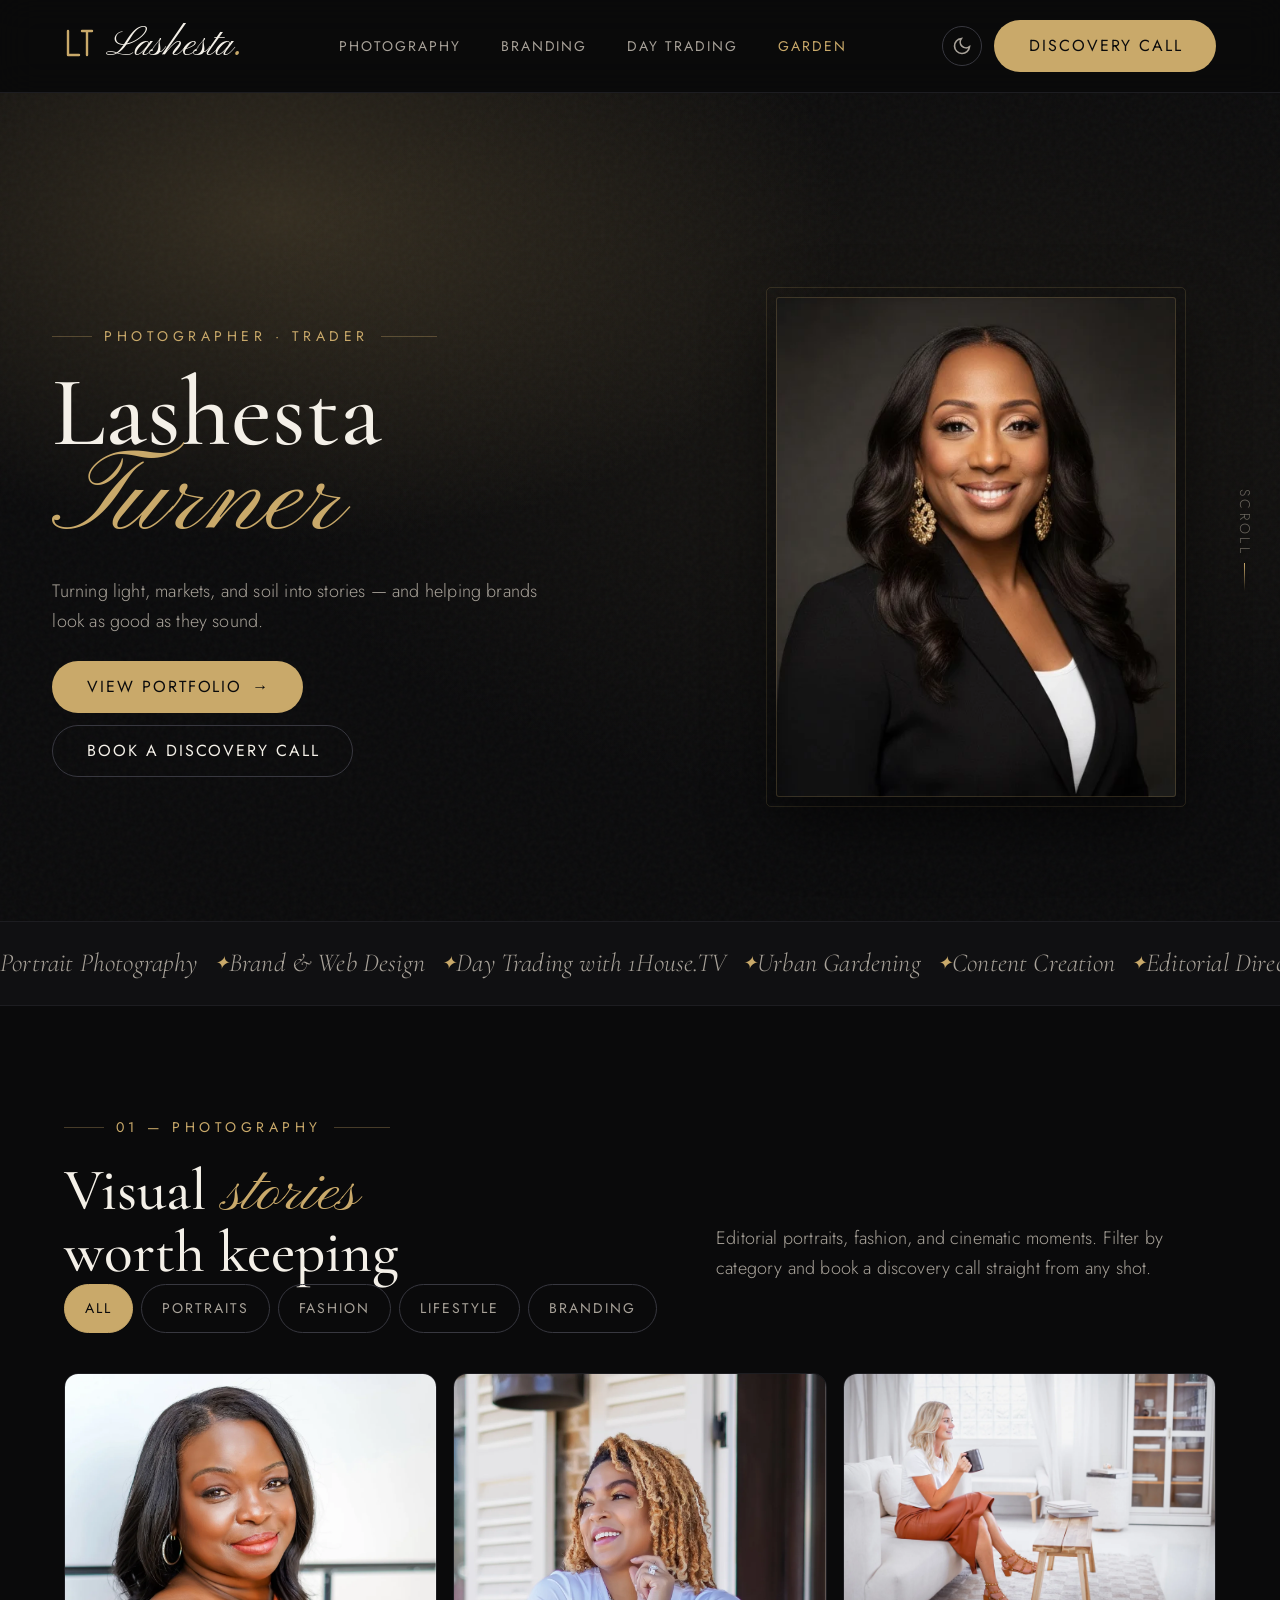
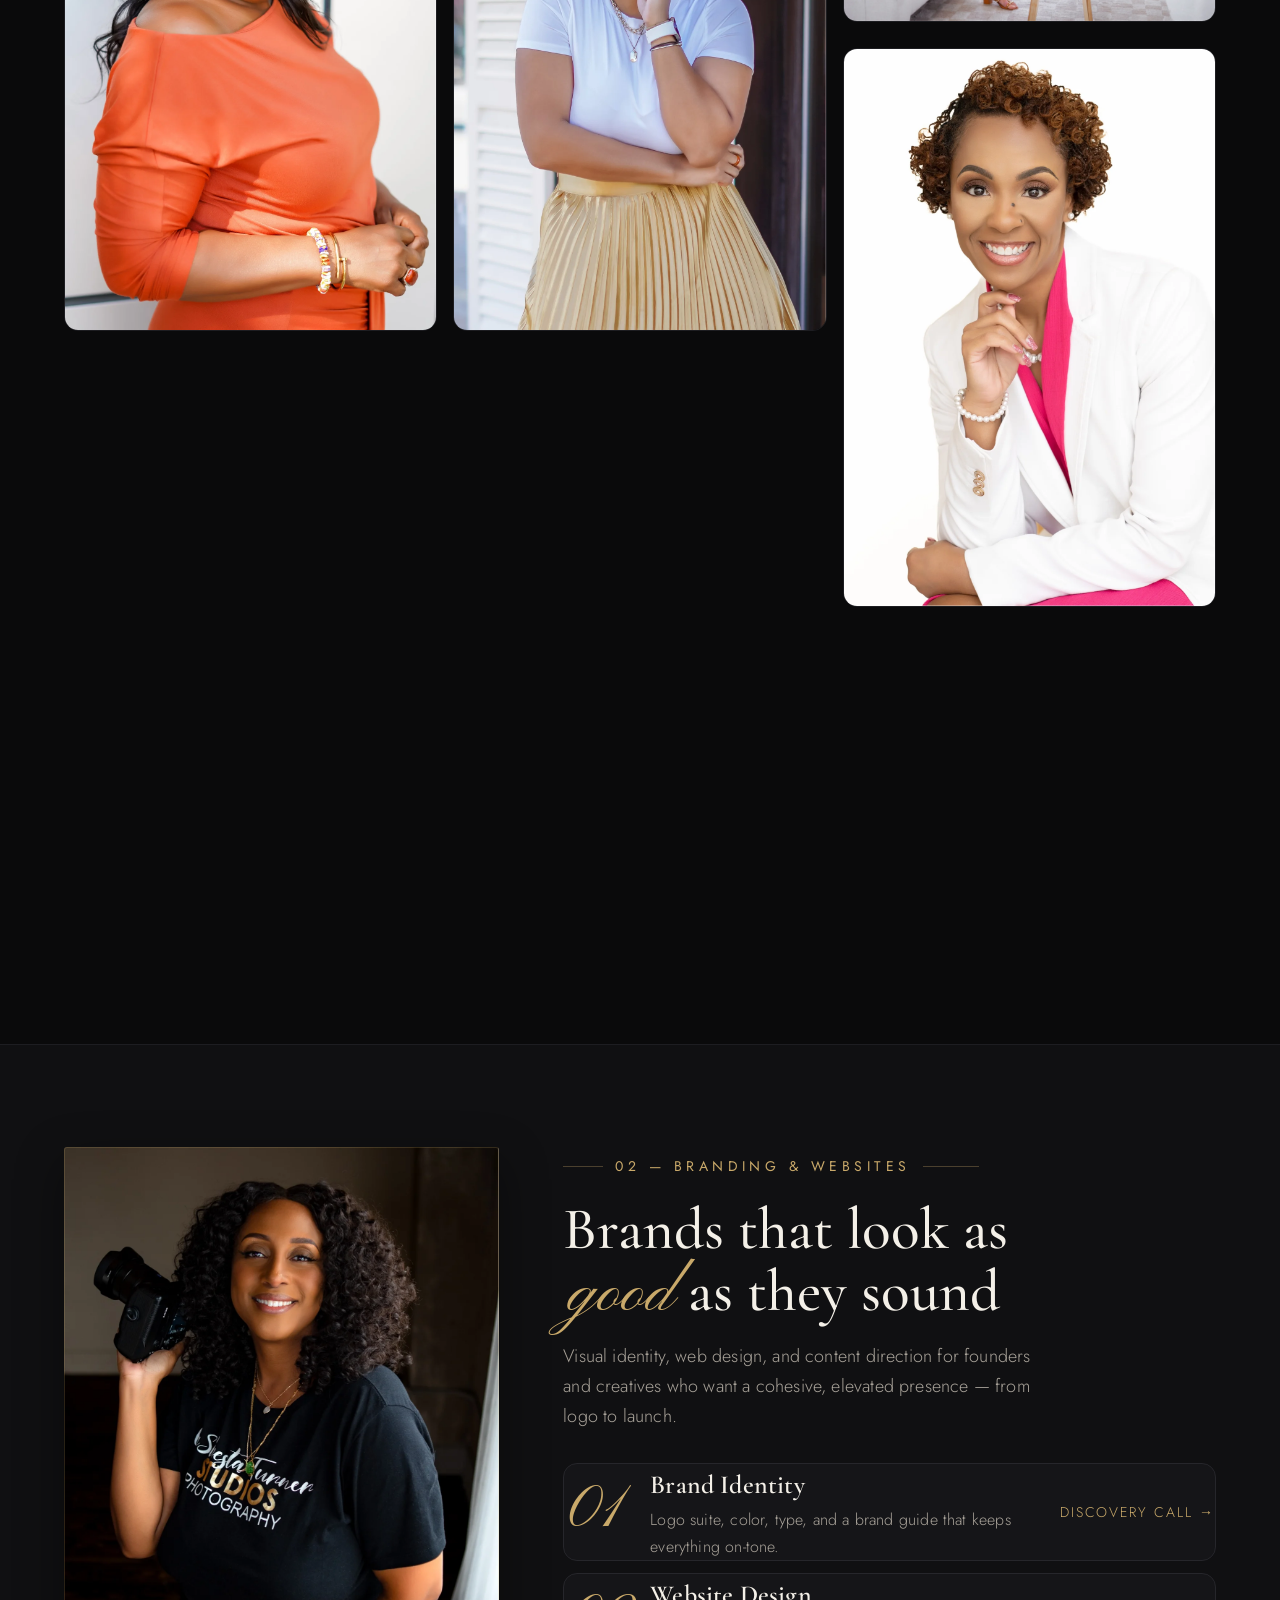
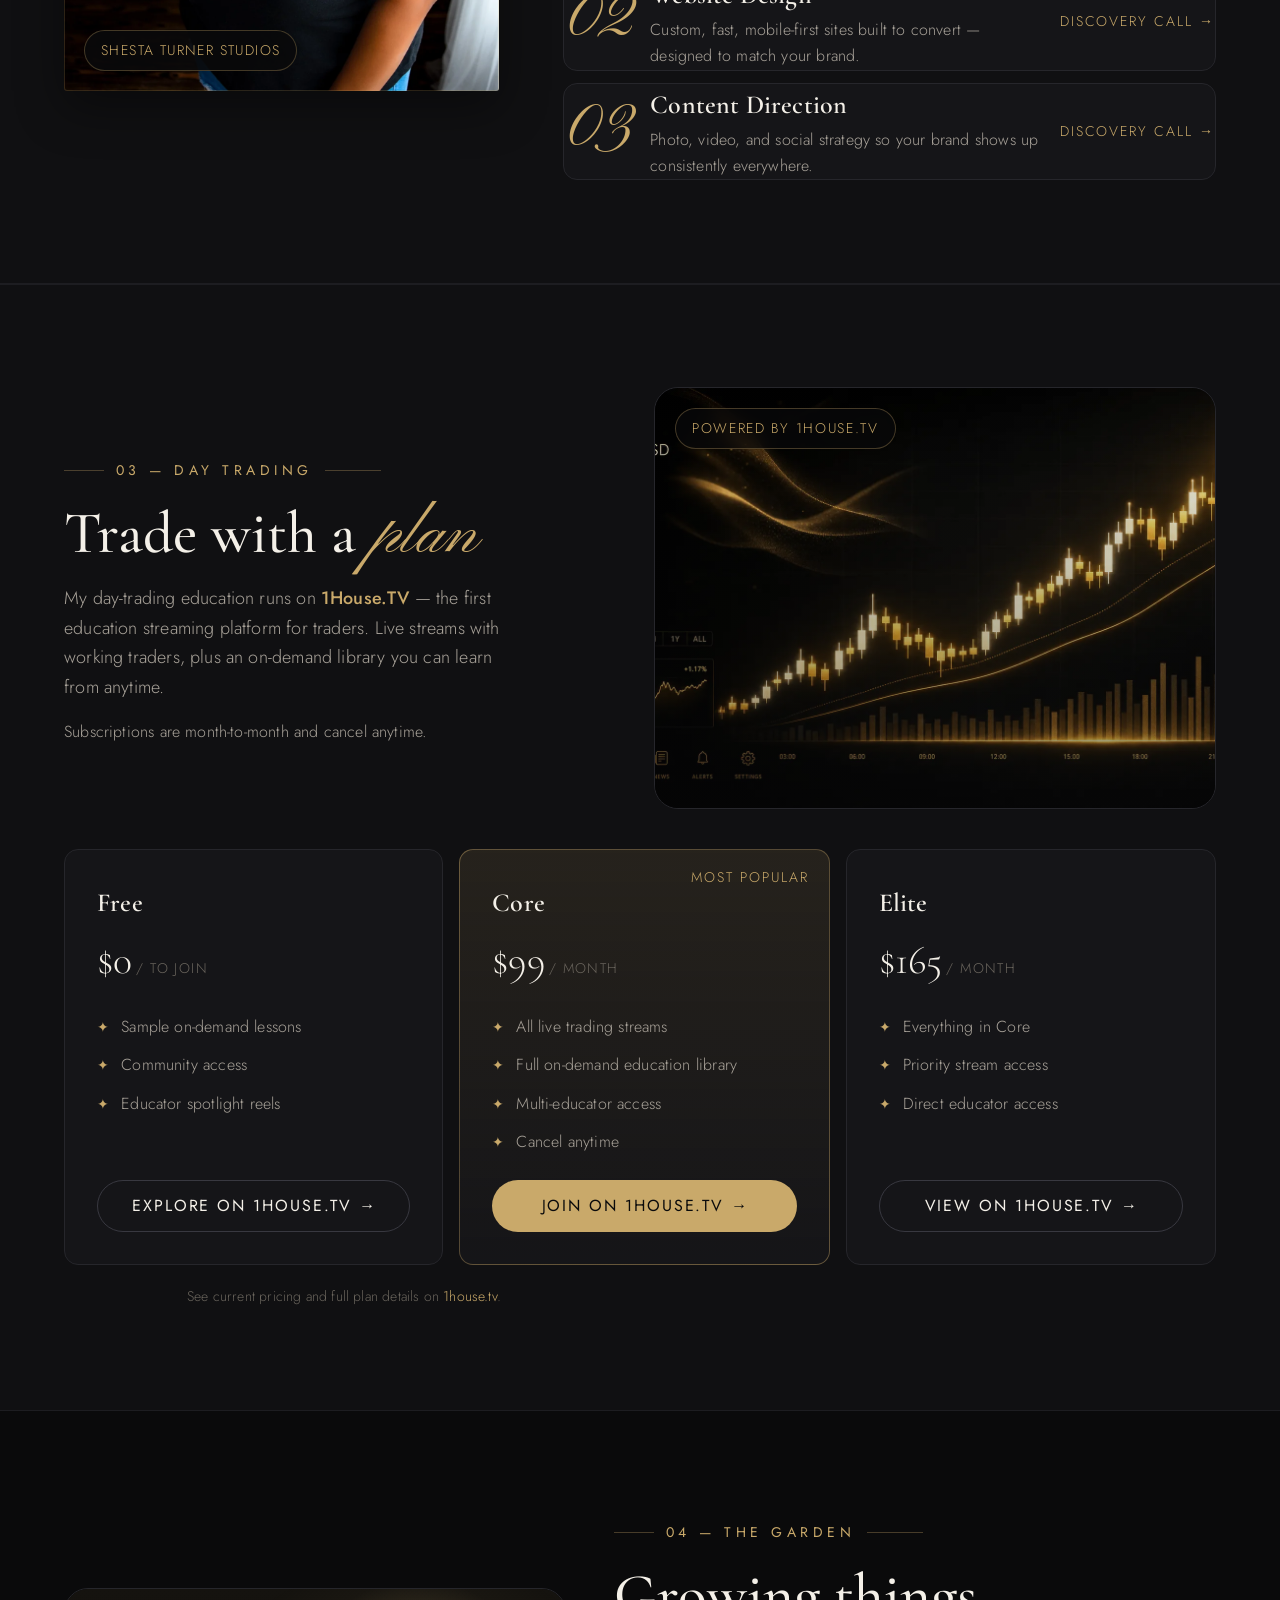
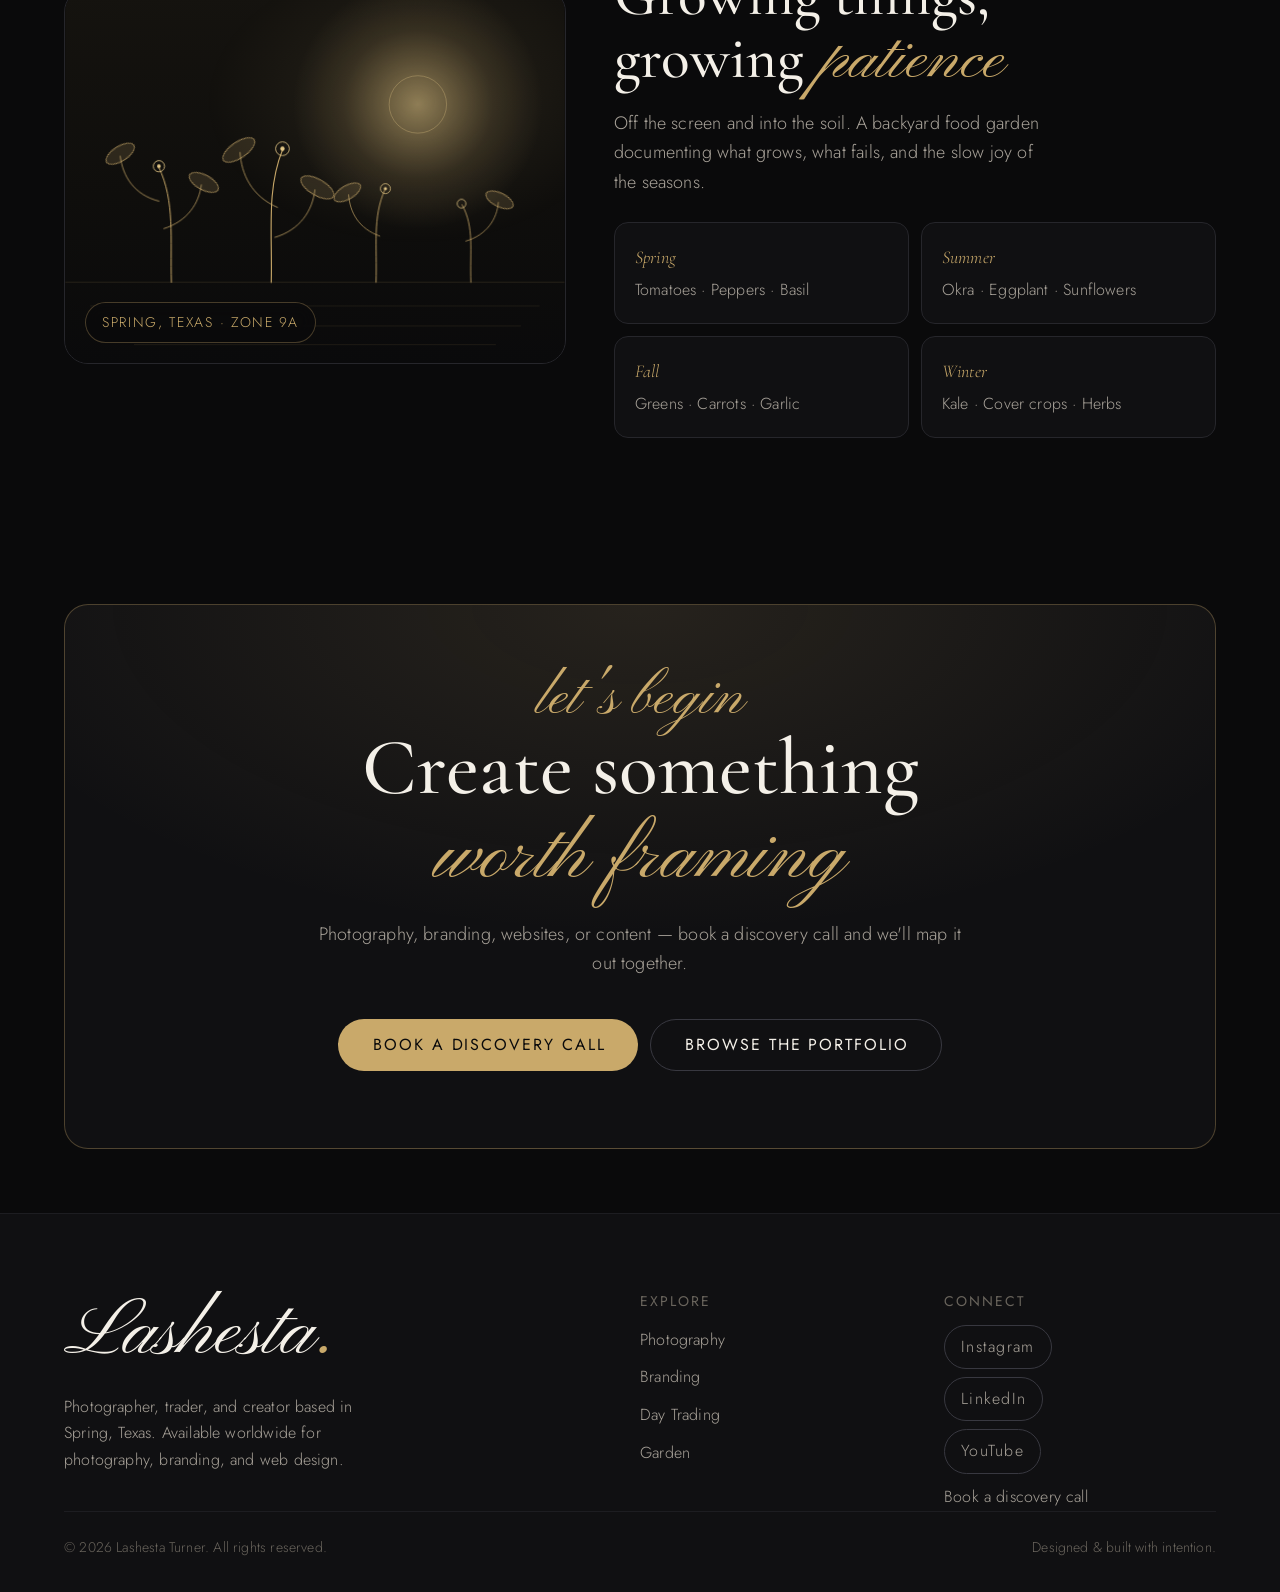
==== index.html @ ed40bcc2 "Add files via upload" ====
<!DOCTYPE html>
<html lang="en" data-theme="dark">
<head>
  <meta charset="UTF-8" />
  <meta name="viewport" content="width=device-width, initial-scale=1.0" />
  <title>Lashesta Turner — Photographer · Trader</title>
  <meta name="description" content="Lashesta Turner's personal brand — photography, branding & web design, day trading with 1House.TV, gardening, and content creation. Book a discovery call from any creative service." />

  <!-- Fonts: Pinyon Script (cursive) · Cormorant Garamond (serif) · Jost (sans) -->
  <link rel="preconnect" href="https://fonts.googleapis.com" />
  <link rel="preconnect" href="https://fonts.gstatic.com" crossorigin />
  <link href="https://fonts.googleapis.com/css2?family=Pinyon+Script&family=Cormorant+Garamond:ital,wght@0,400;0,500;0,600;0,700;1,400;1,500&family=Jost:wght@300;400;500&display=swap" rel="stylesheet" />

  <meta property="og:title" content="Lashesta Turner — Photographer · Trader" />
  <meta property="og:description" content="Photography, branding & web design, day trading with 1House.TV, gardening, and content creation." />
  <meta property="og:type" content="website" />
  <meta property="og:image" content="assets/img/hero.webp" />

  <link rel="icon" href="data:image/svg+xml,%3Csvg xmlns='http://www.w3.org/2000/svg' viewBox='0 0 32 32'%3E%3Crect width='32' height='32' rx='7' fill='%230a0a0b'/%3E%3Ctext x='16' y='24' font-family='Georgia,serif' font-size='20' fill='%23c9a96a' text-anchor='middle'%3ELT%3C/text%3E%3C/svg%3E" />
  <link rel="stylesheet" href="css/style.css" />
</head>
<body>

  <!-- ============ HEADER ============ -->
  <header class="header" id="header">
    <div class="container">
      <nav class="nav" aria-label="Primary">
        <a href="#top" class="brand" aria-label="Lashesta Turner home">
          <svg class="brand__mark" viewBox="0 0 30 38" fill="none" aria-hidden="true">
            <path d="M4 4 V28 H15" stroke="currentColor" stroke-width="2.4" stroke-linecap="round" stroke-linejoin="round"/>
            <path d="M18 4 H28 M23 4 V28" stroke="currentColor" stroke-width="2.4" stroke-linecap="round" stroke-linejoin="round"/>
          </svg>
          <span class="brand__name">Lashesta<span class="dot">.</span></span>
        </a>

        <ul class="nav__links" role="list">
          <li><a class="nav__link" href="#photography">Photography</a></li>
          <li><a class="nav__link" href="#branding">Branding</a></li>
          <li><a class="nav__link" href="#trading">Day Trading</a></li>
          <li><a class="nav__link" href="#garden">Garden</a></li>
        </ul>

        <div class="nav__actions">
          <button class="theme-toggle" data-theme-toggle aria-label="Switch to light mode">
            <svg width="18" height="18" viewBox="0 0 24 24" fill="none" stroke="currentColor" stroke-width="2"><path d="M21 12.79A9 9 0 1 1 11.21 3 7 7 0 0 0 21 12.79z"/></svg>
          </button>
          <button class="btn btn--primary nav__cta" data-book-trigger>Discovery Call</button>
        </div>

        <button class="nav__burger" data-menu-open aria-label="Open menu">
          <svg width="20" height="20" viewBox="0 0 24 24" fill="none" stroke="currentColor" stroke-width="2"><path d="M3 6h18M3 12h18M3 18h18"/></svg>
        </button>
      </nav>
    </div>
  </header>

  <!-- Mobile menu -->
  <div class="mobile-menu" data-mobile-menu>
    <button class="mobile-menu__close" data-menu-close aria-label="Close menu">
      <svg width="20" height="20" viewBox="0 0 24 24" fill="none" stroke="currentColor" stroke-width="2"><path d="M18 6 6 18M6 6l12 12"/></svg>
    </button>
    <nav class="mobile-menu__links" aria-label="Mobile">
      <a href="#photography" data-menu-close>Photography</a>
      <a href="#branding" data-menu-close>Branding</a>
      <a href="#trading" data-menu-close>Day Trading</a>
      <a href="#garden" data-menu-close>Garden</a>
      <a href="#" data-book-trigger data-menu-close style="color:var(--color-gold)">Book a Discovery Call</a>
    </nav>
  </div>

  <main id="top">

    <!-- ============ HERO ============ -->
    <section class="hero">
      <div class="hero__bg"></div>
      <div class="hero__grain"></div>
      <div class="container hero__inner">
        <div class="hero__text">
          <p class="eyebrow">Photographer · Trader</p>
          <h1 class="hero__title">Lashesta <span class="script">Turner</span></h1>
          <div class="hero__meta">
            <p>Turning light, markets, and soil into stories — and helping brands look as good as they sound.</p>
            <div class="hero__actions">
              <a href="#photography" class="btn btn--primary">View Portfolio <span class="arrow">→</span></a>
              <button class="btn btn--ghost" data-book-trigger>Book a Discovery Call</button>
            </div>
          </div>
        </div>
        <div class="hero__portrait">
          <img src="assets/img/hero.webp" alt="Lashesta Turner — professional portrait" />
        </div>
      </div>
      <div class="hero__scroll" aria-hidden="true">Scroll</div>
    </section>

    <!-- Marquee -->
    <div class="marquee" aria-hidden="true">
      <div class="marquee__track">
        <span class="marquee__item">Portrait Photography <span class="star">✦</span></span>
        <span class="marquee__item">Brand & Web Design <span class="star">✦</span></span>
        <span class="marquee__item">Day Trading with 1House.TV <span class="star">✦</span></span>
        <span class="marquee__item">Urban Gardening <span class="star">✦</span></span>
        <span class="marquee__item">Content Creation <span class="star">✦</span></span>
        <span class="marquee__item">Editorial Direction <span class="star">✦</span></span>
        <span class="marquee__item">Portrait Photography <span class="star">✦</span></span>
        <span class="marquee__item">Brand & Web Design <span class="star">✦</span></span>
        <span class="marquee__item">Day Trading with 1House.TV <span class="star">✦</span></span>
        <span class="marquee__item">Urban Gardening <span class="star">✦</span></span>
        <span class="marquee__item">Content Creation <span class="star">✦</span></span>
        <span class="marquee__item">Editorial Direction <span class="star">✦</span></span>
      </div>
    </div>

    <!-- ============ PHOTOGRAPHY PORTFOLIO ============ -->
    <section class="section gallery" id="photography">
      <div class="container">
        <div class="section-head section-head--row reveal">
          <div>
            <p class="eyebrow">01 — Photography</p>
            <h2 class="section-title">Visual <span class="script">stories</span> worth keeping</h2>
          </div>
          <p class="section-lede">Editorial portraits, fashion, and cinematic moments. Filter by category and book a discovery call straight from any shot.</p>
        </div>

        <div class="filters reveal" role="tablist" aria-label="Filter gallery">
          <button class="filter-btn is-active" data-filter="all">All</button>
          <button class="filter-btn" data-filter="portrait">Portraits</button>
          <button class="filter-btn" data-filter="fashion">Fashion</button>
          <button class="filter-btn" data-filter="lifestyle">Lifestyle</button>
          <button class="filter-btn" data-filter="branding">Branding</button>
        </div>

        <div class="gallery__grid">
          <article class="shot shot--lg reveal" data-category="portrait" tabindex="0">
            <img src="assets/img/gallery-1.webp" alt="Elegant portrait of a woman in a burnt orange dress" loading="lazy" />
            <div class="shot__overlay">
              <span class="shot__cat">Portrait</span>
              <h3 class="shot__title">Confidence</h3>
              <button class="shot__book" data-book-trigger data-service="Photography">Book a discovery call →</button>
            </div>
          </article>

          <article class="shot shot--md reveal" data-category="portrait" tabindex="0">
            <img src="assets/img/gallery-2.webp" alt="Professional studio portrait of a woman in a white blazer" loading="lazy" />
            <div class="shot__overlay">
              <span class="shot__cat">Portrait</span>
              <h3 class="shot__title">Executive</h3>
              <button class="shot__book" data-book-trigger data-service="Photography">Book a discovery call →</button>
            </div>
          </article>

          <article class="shot shot--tall reveal" data-category="fashion" tabindex="0">
            <img src="assets/img/gallery-3.webp" alt="Fashion portrait of a woman in a gold pleated skirt" loading="lazy" />
            <div class="shot__overlay">
              <span class="shot__cat">Fashion</span>
              <h3 class="shot__title">Golden Hour</h3>
              <button class="shot__book" data-book-trigger data-service="Photography">Book a discovery call →</button>
            </div>
          </article>

          <article class="shot shot--wide reveal" data-category="lifestyle" tabindex="0">
            <img src="assets/img/gallery-4.webp" alt="Lifestyle portrait of a woman in a modern kitchen" loading="lazy" />
            <div class="shot__overlay">
              <span class="shot__cat">Lifestyle</span>
              <h3 class="shot__title">Modern Living</h3>
              <button class="shot__book" data-book-trigger data-service="Photography">Book a discovery call →</button>
            </div>
          </article>

          <article class="shot shot--tall reveal" data-category="lifestyle" tabindex="0">
            <img src="assets/img/gallery-5.webp" alt="Cozy lifestyle portrait of a woman on a white sofa" loading="lazy" />
            <div class="shot__overlay">
              <span class="shot__cat">Lifestyle</span>
              <h3 class="shot__title">Quiet Moments</h3>
              <button class="shot__book" data-book-trigger data-service="Photography">Book a discovery call →</button>
            </div>
          </article>

          <article class="shot shot--sm reveal" data-category="branding" tabindex="0">
            <img src="assets/img/gallery-6.webp" alt="Branding portrait of a woman on a kitchen counter" loading="lazy" />
            <div class="shot__overlay">
              <span class="shot__cat">Branding</span>
              <h3 class="shot__title">Brand Story</h3>
              <button class="shot__book" data-book-trigger data-service="Photography">Book a discovery call →</button>
            </div>
          </article>
        </div>
      </div>
    </section>

    <!-- ============ BRANDING & WEBSITES ============ -->
    <section class="section branding" id="branding">
      <div class="container">
        <div class="branding__layout">
          <div class="branding__visual reveal">
            <img src="assets/img/branding-portrait.webp" alt="Lashesta Turner behind the camera with her DSLR" loading="lazy" />
            <span class="branding__chip">Shesta Turner Studios</span>
          </div>
          <div class="branding__content">
            <div class="section-head reveal" style="max-width:60ch">
              <p class="eyebrow">02 — Branding & Websites</p>
              <h2 class="section-title">Brands that look as <span class="script">good</span> as they sound</h2>
              <p class="section-lede">Visual identity, web design, and content direction for founders and creatives who want a cohesive, elevated presence — from logo to launch.</p>
            </div>

            <div class="brand-list">
              <div class="brand-service reveal">
                <span class="brand-service__num">01</span>
                <div>
                  <div class="brand-service__title">Brand Identity</div>
                  <div class="brand-service__desc">Logo suite, color, type, and a brand guide that keeps everything on-tone.</div>
                </div>
                <a class="brand-service__cta" href="#" data-book-trigger data-service="Branding">Discovery call →</a>
              </div>
              <div class="brand-service reveal">
                <span class="brand-service__num">02</span>
                <div>
                  <div class="brand-service__title">Website Design</div>
                  <div class="brand-service__desc">Custom, fast, mobile-first sites built to convert — designed to match your brand.</div>
                </div>
                <a class="brand-service__cta" href="#" data-book-trigger data-service="Website Design">Discovery call →</a>
              </div>
              <div class="brand-service reveal">
                <span class="brand-service__num">03</span>
                <div>
                  <div class="brand-service__title">Content Direction</div>
                  <div class="brand-service__desc">Photo, video, and social strategy so your brand shows up consistently everywhere.</div>
                </div>
                <a class="brand-service__cta" href="#" data-book-trigger data-service="Content Creation">Discovery call →</a>
              </div>
            </div>
          </div>
        </div>
      </div>
    </section>

    <!-- ============ DAY TRADING — 1House.TV ============ -->
    <section class="section trading" id="trading">
      <div class="container">
        <div class="trading__layout">
          <div class="reveal">
            <p class="eyebrow">03 — Day Trading</p>
            <h2 class="section-title">Trade with a <span class="script">plan</span></h2>
            <p class="section-lede">My day-trading education runs on <strong style="color:var(--color-gold);font-weight:500">1House.TV</strong> — the first education streaming platform for traders. Live streams with working traders, plus an on-demand library you can learn from anytime.</p>
            <p style="color:var(--color-text-muted);font-size:var(--text-sm);margin-top:var(--space-4)">Subscriptions are month-to-month and cancel anytime.</p>
          </div>

          <div class="reveal">
            <div class="trading__visual">
              <span class="trading__badge">Powered by 1House.TV</span>
              <img src="assets/img/trading.webp" alt="Elegant candlestick trading chart in gold tones" loading="lazy" />
            </div>
          </div>
        </div>

        <div class="pkg-grid">
          <div class="pkg reveal">
            <span class="pkg__name">Free</span>
            <div class="pkg__price">$0<span class="per">/ to join</span></div>
            <ul class="pkg__features">
              <li>Sample on-demand lessons</li>
              <li>Community access</li>
              <li>Educator spotlight reels</li>
            </ul>
            <a class="btn btn--ghost pkg__btn" href="https://subscribe.1house.tv/lashestaturner" target="_blank" rel="noopener">Explore on 1House.TV →</a>
          </div>

          <div class="pkg pkg--featured reveal">
            <span class="pkg__tag">Most popular</span>
            <span class="pkg__name">Core</span>
            <div class="pkg__price">$99<span class="per">/ month</span></div>
            <ul class="pkg__features">
              <li>All live trading streams</li>
              <li>Full on-demand education library</li>
              <li>Multi-educator access</li>
              <li>Cancel anytime</li>
            </ul>
            <a class="btn btn--primary pkg__btn" href="https://subscribe.1house.tv/lashestaturner" target="_blank" rel="noopener">Join on 1House.TV →</a>
          </div>

          <div class="pkg reveal">
            <span class="pkg__name">Elite</span>
            <div class="pkg__price">$165<span class="per">/ month</span></div>
            <ul class="pkg__features">
              <li>Everything in Core</li>
              <li>Priority stream access</li>
              <li>Direct educator access</li>
            </ul>
            <a class="btn btn--ghost pkg__btn" href="https://subscribe.1house.tv/lashestaturner" target="_blank" rel="noopener">View on 1House.TV →</a>
          </div>
        </div>
        <p class="trading__note">See current pricing and full plan details on <a href="https://subscribe.1house.tv/lashestaturner" target="_blank" rel="noopener" style="color:var(--color-gold)">1house.tv</a>.</p>
      </div>
    </section>

    <!-- ============ GARDENING ============ -->
    <section class="section garden" id="garden">
      <div class="container">
        <div class="garden__layout">
          <div class="garden__media garden__media--art reveal">
            <svg class="garden__art" viewBox="0 0 800 600" role="img" aria-label="Botanical line illustration of growing stems and leaves">
              <defs>
                <linearGradient id="gardenSky" x1="0" y1="0" x2="0" y2="1">
                  <stop offset="0%" stop-color="#15130f"/>
                  <stop offset="55%" stop-color="#0f0e0c"/>
                  <stop offset="100%" stop-color="#0a0a0b"/>
                </linearGradient>
                <radialGradient id="gardenSun" cx="0.5" cy="0.5" r="0.5">
                  <stop offset="0%" stop-color="rgba(228,200,135,0.55)"/>
                  <stop offset="60%" stop-color="rgba(201,169,106,0.14)"/>
                  <stop offset="100%" stop-color="rgba(201,169,106,0)"/>
                </radialGradient>
              </defs>

              <rect width="800" height="600" fill="url(#gardenSky)"/>
              <circle cx="565" cy="185" r="200" fill="url(#gardenSun)"/>
              <circle cx="565" cy="185" r="46" fill="none" stroke="rgba(228,200,135,0.5)" stroke-width="1"/>

              <!-- horizon -->
              <path d="M0 470 H800" stroke="rgba(201,169,106,0.22)" stroke-width="1"/>

              <!-- stems -->
              <g fill="none" stroke="#c9a96a" stroke-linecap="round" stroke-linejoin="round" class="garden__art-grow">
                <path d="M170 470 C168 400 176 340 150 286" stroke-width="1.6"/>
                <path d="M150 340 C110 330 92 300 88 268" stroke-width="1.2"/>
                <path d="M158 384 C196 372 214 344 218 314" stroke-width="1.2"/>

                <path d="M330 470 C332 392 322 322 348 258" stroke-width="1.8"/>
                <path d="M340 350 C298 332 282 296 280 262" stroke-width="1.2"/>
                <path d="M336 398 C376 386 396 356 400 322" stroke-width="1.2"/>

                <path d="M498 470 C500 412 492 366 512 322" stroke-width="1.4"/>
                <path d="M504 396 C470 384 456 358 454 330" stroke-width="1.1"/>

                <path d="M650 470 C648 420 656 382 636 346" stroke-width="1.3"/>
                <path d="M642 404 C676 394 692 368 694 342" stroke-width="1.1"/>
              </g>

              <!-- leaves -->
              <g fill="rgba(201,169,106,0.16)" stroke="#c9a96a" stroke-width="1.1" class="garden__art-grow">
                <ellipse cx="88"  cy="264" rx="26" ry="12" transform="rotate(-32 88 264)"/>
                <ellipse cx="222" cy="310" rx="26" ry="12" transform="rotate(28 222 310)"/>
                <ellipse cx="278" cy="258" rx="30" ry="13" transform="rotate(-34 278 258)"/>
                <ellipse cx="404" cy="318" rx="30" ry="13" transform="rotate(30 404 318)"/>
                <ellipse cx="452" cy="326" rx="24" ry="11" transform="rotate(-30 452 326)"/>
                <ellipse cx="696" cy="338" rx="24" ry="11" transform="rotate(26 696 338)"/>
              </g>

              <!-- blooms -->
              <g class="garden__art-bloom">
                <circle cx="150" cy="284" r="9"  fill="none" stroke="#e4c887" stroke-width="1.3"/>
                <circle cx="150" cy="284" r="3"  fill="#e4c887" opacity="0.75"/>
                <circle cx="348" cy="256" r="11" fill="none" stroke="#e4c887" stroke-width="1.3"/>
                <circle cx="348" cy="256" r="3.5" fill="#e4c887" opacity="0.8"/>
                <circle cx="513" cy="320" r="8"  fill="none" stroke="#e4c887" stroke-width="1.2"/>
                <circle cx="513" cy="320" r="2.5" fill="#e4c887" opacity="0.7"/>
                <circle cx="635" cy="344" r="7"  fill="none" stroke="#e4c887" stroke-width="1.2"/>
              </g>

              <!-- soil rows -->
              <g stroke="rgba(201,169,106,0.16)" stroke-width="1" fill="none">
                <path d="M40 508 H760"/>
                <path d="M70 540 H730"/>
                <path d="M110 570 H690"/>
              </g>
            </svg>
            <span class="garden__chip">Spring, Texas · Zone 9a</span>
          </div>
          <div class="reveal">
            <p class="eyebrow">04 — The Garden</p>
            <h2 class="section-title">Growing things, growing <span class="script">patience</span></h2>
            <p class="section-lede">Off the screen and into the soil. A backyard food garden documenting what grows, what fails, and the slow joy of the seasons.</p>

            <div class="season-grid">
              <div class="season reveal"><div class="season__name">Spring</div><div class="season__crop">Tomatoes · Peppers · Basil</div></div>
              <div class="season reveal"><div class="season__name">Summer</div><div class="season__crop">Okra · Eggplant · Sunflowers</div></div>
              <div class="season reveal"><div class="season__name">Fall</div><div class="season__crop">Greens · Carrots · Garlic</div></div>
              <div class="season reveal"><div class="season__name">Winter</div><div class="season__crop">Kale · Cover crops · Herbs</div></div>
            </div>
          </div>
        </div>
      </div>
    </section>

    <!-- ============ CONTENT CREATOR (Blog + Social) ============ -->
    <!-- ============ BOOKING CTA ============ -->
    <section class="section section--tight">
      <div class="container">
        <div class="book-cta reveal">
          <span class="book-cta__script">let's begin</span>
          <h2 class="book-cta__title">Create something <span class="script">worth framing</span></h2>
          <p>Photography, branding, websites, or content — book a discovery call and we'll map it out together.</p>
          <div class="book-cta__actions">
            <button class="btn btn--primary" data-book-trigger>Book a Discovery Call</button>
            <a href="#photography" class="btn btn--ghost">Browse the portfolio</a>
          </div>
        </div>
      </div>
    </section>
  </main>

  <!-- ============ FOOTER ============ -->
  <footer class="footer">
    <div class="container">
      <div class="footer__top">
        <div>
          <div class="footer__brand">Lashesta<span class="dot">.</span></div>
          <p class="footer__tag">Photographer, trader, and creator based in Spring, Texas. Available worldwide for photography, branding, and web design.</p>
        </div>
        <div class="footer__col">
          <h4>Explore</h4>
          <ul role="list">
            <li><a href="#photography">Photography</a></li>
            <li><a href="#branding">Branding</a></li>
            <li><a href="#trading">Day Trading</a></li>
            <li><a href="#garden">Garden</a></li>
          </ul>
        </div>
        <div class="footer__col">
          <h4>Connect</h4>
          <ul role="list">
            <li><a href="#" class="social-handle">Instagram</a></li>
            <li><a href="#" class="social-handle">LinkedIn</a></li>
            <li><a href="#" class="social-handle">YouTube</a></li>
            <li><a href="#" data-book-trigger>Book a discovery call</a></li>
          </ul>
        </div>
      </div>
      <div class="footer__bottom">
        <span>© <span data-year></span> Lashesta Turner. All rights reserved.</span>
        <span>Designed & built with intention.</span>
      </div>
    </div>
  </footer>

  <!-- ============ BOOKING MODAL ============ -->
  <div class="booking-overlay" data-booking-overlay aria-hidden="true">
    <div class="booking" role="dialog" aria-modal="true" aria-labelledby="booking-title">
      <div class="booking__head">
        <div>
          <span class="script" style="font-size:var(--text-xl)">discovery call</span>
          <h3 id="booking-title">Book a discovery call</h3>
          <p data-booking-subtitle>Tell me what you're dreaming up and I'll reach out within 24 hours.</p>
        </div>
        <button class="booking__close" data-book-close aria-label="Close form">
          <svg width="18" height="18" viewBox="0 0 24 24" fill="none" stroke="currentColor" stroke-width="2"><path d="M18 6 6 18M6 6l12 12"/></svg>
        </button>
      </div>

      <form class="booking__body" data-booking-form>
        <input type="hidden" name="service" data-service-field value="Photography" />

        <div class="field">
          <span class="field__label">What can I help with?</span>
          <div class="session-types" data-session-types>
            <button type="button" class="session-type is-selected" data-service-name="Photography" data-service-price="Discovery call — free">
              <span class="session-type__name">Photography</span>
              <span class="session-type__price">Discovery call — free</span>
            </button>
            <button type="button" class="session-type" data-service-name="Content Creation" data-service-price="Discovery call — free">
              <span class="session-type__name">Content Creation</span>
              <span class="session-type__price">Discovery call — free</span>
            </button>
            <button type="button" class="session-type" data-service-name="Website Design" data-service-price="Discovery call — free">
              <span class="session-type__name">Website Design</span>
              <span class="session-type__price">Discovery call — free</span>
            </button>
            <button type="button" class="session-type" data-service-name="Branding" data-service-price="Discovery call — free">
              <span class="session-type__name">Branding</span>
              <span class="session-type__price">Discovery call — free</span>
            </button>
          </div>
        </div>

        <div class="field__row">
          <div class="field">
            <label class="field__label" for="bk-name">Name</label>
            <input class="field__input" id="bk-name" name="name" type="text" placeholder="Your name" required />
          </div>
          <div class="field">
            <label class="field__label" for="bk-email">Email</label>
            <input class="field__input" id="bk-email" name="email" type="email" placeholder="you@email.com" required />
          </div>
        </div>

        <div class="field__row">
          <div class="field">
            <label class="field__label" for="bk-phone">Phone (optional)</label>
            <input class="field__input" id="bk-phone" name="phone" type="tel" placeholder="(555) 000-0000" />
          </div>
          <div class="field">
            <label class="field__label" for="bk-date">Preferred date</label>
            <input class="field__input" id="bk-date" name="date" type="date" required />
          </div>
        </div>

        <div class="field">
          <label class="field__label" for="bk-time">Preferred time</label>
          <select class="field__select" id="bk-time" name="time" required>
            <option value="" disabled selected>Select a window</option>
            <option>Morning (9–12)</option>
            <option>Afternoon (12–4)</option>
            <option>Evening (4–7)</option>
            <option>Flexible</option>
          </select>
        </div>

        <div class="field">
          <label class="field__label" for="bk-notes">Project details</label>
          <textarea class="field__textarea" id="bk-notes" name="notes" placeholder="Tell me about the vibe, timeline, and what you're hoping to create..."></textarea>
        </div>

        <button type="submit" class="btn btn--primary btn--block">Request discovery call →</button>
        <p style="font-size:var(--text-xs);color:var(--color-text-faint);text-align:center;margin-top:var(--space-3)">No payment required — this just books your discovery call.</p>
      </form>

      <div class="booking__success" data-booking-success hidden>
        <svg viewBox="0 0 24 24" fill="none" stroke="currentColor" stroke-width="1.6"><path d="M22 11.08V12a10 10 0 1 1-5.93-9.14"/><path d="M22 4 12 14.01l-3-3"/></svg>
        <span class="script">thank you</span>
        <h3>Discovery call requested</h3>
        <p data-success-summary></p>
        <button class="btn btn--ghost" style="margin-top:var(--space-6)" data-book-close>Done</button>
      </div>
    </div>
  </div>

  <script src="js/main.js"></script>
<script data-pplx-inline-edit>
(function () {
  if (window === window.top) return;

  const allowedParentOrigins = ["https://www.perplexity.ai","https://perplexity.ai","https://testing.perplexity.ai","https://staging.perplexity.ai","https://*.preview.i.perplexity.ai","http://perplexity.localhost","http://localhost:1420","http://127.0.0.1:1420","http://localhost:3000","http://127.0.0.1:3000","http://localhost:5173","http://127.0.0.1:5173"];
  const MAX_FONT_BYTES = 500 * 1024;
  const MAX_TOTAL_FONT_BYTES = 2 * 1024 * 1024;
  let scrollForwarding = false;
  let scrollRaf = 0;
  let trustedTopOrigin = null;

  // Allow entries like "https://*.preview.i.perplexity.ai" — the wildcard
  // matches a single DNS label (no dots), so "https://*.foo" cannot stretch
  // across multiple labels.
  function matchesAllowedOrigin(origin) {
    if (!origin) return false;
    for (const entry of allowedParentOrigins) {
      if (!entry.includes("*")) {
        if (entry === origin) return true;
        continue;
      }
      const pattern = new RegExp(
        "^" +
          entry.replace(/[.+?^${}()|[\]\\]/g, "\\$&").replace(/\*/g, "[^.]+") +
          "$",
      );
      if (pattern.test(origin)) return true;
    }
    return false;
  }

  // Trust decision: when the sender is same-origin-visible (event.origin is a
  // real origin like https://www.perplexity.ai) we trust event.origin directly.
  // When event.origin is "null" (opaque broker srcdoc), we fall back to the
  // broker's stamped `parentOrigin` to identify the top window. The fallback
  // is claim-only — we rely on the browser's native `targetOrigin` enforcement
  // on the response path (see postToTrustedTop) to ensure replies can't be
  // delivered to anyone but the actual top window of that claimed origin.
  function getTrustedParentOrigin(event) {
    const forwardedParentOrigin =
      typeof event.data.parentOrigin === "string" ? event.data.parentOrigin : null;
    const parentOrigin = event.origin === "null" ? forwardedParentOrigin : event.origin;
    return matchesAllowedOrigin(parentOrigin) ? parentOrigin : null;
  }

  // All responses go to window.top with targetOrigin = the allowlisted origin.
  // An attacker that iframes us inside their own null-origin broker can claim
  // any parentOrigin they like, but the browser will drop the reply whenever
  // the real top's origin doesn't match — so the screenshot never leaves.
  function postToTrustedTop(message) {
    if (!trustedTopOrigin) return;
    try {
      window.top.postMessage(message, trustedTopOrigin);
    } catch (_error) {}
  }

  function inlineAll(original, clone) {
    if (original.nodeType !== 1 || clone.nodeType !== 1) return;

    try {
      const computedStyle = getComputedStyle(original);
      // cssText on a computed style is the serialized declaration in modern
      // Chromium/Safari — a single read beats enumerating ~400 longhand
      // properties. Firefox returns "" here, so we fall back on empty.
      const serialized = computedStyle.cssText;
      if (serialized) {
        clone.style.cssText = serialized;
      } else {
        const parts = new Array(computedStyle.length);
        for (let index = 0; index < computedStyle.length; index += 1) {
          const property = computedStyle[index];
          parts[index] = `${property}:${computedStyle.getPropertyValue(property)};`;
        }
        clone.style.cssText = parts.join("");
      }
    } catch (_error) {}

    const originalChildren = original.children;
    const clonedChildren = clone.children;
    for (
      let index = 0;
      index < originalChildren.length && index < clonedChildren.length;
      index += 1
    ) {
      inlineAll(originalChildren[index], clonedChildren[index]);
    }
  }

  function extractFontUrl(srcValue) {
    const matches = [
      ...srcValue.matchAll(
        /url\(["']?([^"')]+)["']?\)(?:\s*format\(["']?([^"')]+)["']?\))?/gi,
      ),
    ];
    if (matches.length === 0) return null;
    const woff2 = matches.find((m) => m[2] && m[2].toLowerCase().includes("woff2"));
    if (woff2) return woff2[1];
    const woff = matches.find((m) => m[2] && m[2].toLowerCase().includes("woff"));
    if (woff) return woff[1];
    return matches[0][1];
  }

  // Cache resolved font URL -> data URI across captures. Fonts on a page
  // essentially never change, and a batch run emits multiple captures back to
  // back — without this we'd refetch + re-base64 every time.
  const fontDataUriCache = new Map();
  const SRC_DECLARATION_RE = /src\s*:\s*[^;}]+/i;

  async function fetchAsDataUri(url) {
    if (fontDataUriCache.has(url)) return fontDataUriCache.get(url);
    let dataUri = null;
    try {
      const response = await fetch(url, { mode: "cors", credentials: "omit" });
      if (response.ok) {
        const blob = await response.blob();
        if (blob.size <= MAX_FONT_BYTES) {
          dataUri = await new Promise((resolve) => {
            const reader = new FileReader();
            reader.onloadend = () =>
              resolve(typeof reader.result === "string" ? reader.result : null);
            reader.onerror = () => resolve(null);
            reader.readAsDataURL(blob);
          });
        }
      }
    } catch (_error) {
      dataUri = null;
    }
    fontDataUriCache.set(url, dataUri);
    return dataUri;
  }

  function collectFontFaceRuleTexts() {
    const rules = [];
    for (const sheet of document.styleSheets) {
      let cssRules;
      try {
        cssRules = sheet.cssRules;
      } catch (_error) {
        continue;
      }
      if (!cssRules) continue;
      for (const rule of cssRules) {
        const cssText = rule.cssText || "";
        if (cssText.startsWith("@font-face")) rules.push(cssText);
      }
    }
    return rules;
  }

  async function buildInlinedFontCss() {
    const ruleTexts = collectFontFaceRuleTexts();
    if (ruleTexts.length === 0) return null;

    const resolved = ruleTexts.map((cssText) => {
      if (!SRC_DECLARATION_RE.test(cssText)) return null;
      const srcMatch = cssText.match(/src\s*:\s*([^;}]+)[;}]/i);
      if (!srcMatch) return null;
      const url = extractFontUrl(srcMatch[1]);
      if (!url) return null;
      try {
        return { cssText, url: new URL(url, document.baseURI).href };
      } catch (_error) {
        return null;
      }
    });

    const dataUris = await Promise.all(
      resolved.map((entry) => (entry ? fetchAsDataUri(entry.url) : Promise.resolve(null))),
    );

    const inlined = [];
    let totalBytes = 0;
    for (let index = 0; index < resolved.length; index += 1) {
      const entry = resolved[index];
      const dataUri = dataUris[index];
      if (!entry || !dataUri) continue;
      const approxBytes = dataUri.length * 0.75;
      if (totalBytes + approxBytes > MAX_TOTAL_FONT_BYTES) break;
      totalBytes += approxBytes;
      inlined.push(entry.cssText.replace(SRC_DECLARATION_RE, `src: url("${dataUri}")`));
    }
    return inlined.length > 0 ? inlined.join("\n") : null;
  }

  function stripExternal(clone) {
    const images = clone.querySelectorAll("img");
    for (let index = 0; index < images.length; index += 1) {
      const src = images[index].getAttribute("src");
      if (src && !src.startsWith("data:")) images[index].removeAttribute("src");
    }

    const elements = clone.querySelectorAll("*");
    for (let index = 0; index < elements.length; index += 1) {
      const style = elements[index].style.cssText;
      if (style && style.includes("url(")) {
        elements[index].style.cssText = style.replace(
          /url\(["']?(?!data:)[^)"']*["']?\)/gi,
          "none",
        );
      }
    }
  }

  function emitScroll() {
    scrollRaf = 0;
    if (!scrollForwarding) return;
    postToTrustedTop({
      type: "INLINE_EDIT_SCROLL",
      scrollX: window.scrollX,
      scrollY: window.scrollY,
    });
  }

  window.addEventListener(
    "scroll",
    function () {
      if (!scrollForwarding || scrollRaf) return;
      scrollRaf = requestAnimationFrame(emitScroll);
    },
    { passive: true, capture: true },
  );

  async function handleCaptureRequest(event) {
    const requestId = event.data.requestId;
    const scrollX = window.scrollX;
    const scrollY = window.scrollY;
    const width = window.innerWidth;
    const height = window.innerHeight;

    function postResult(dataUrl) {
      postToTrustedTop({
        type: "INLINE_EDIT_SCREENSHOT_RESULT",
        requestId,
        dataUrl,
        scrollX,
        scrollY,
      });
    }

    try {
      // Wait for any pending web fonts to resolve so both inline metrics and
      // the @font-face inlining below see the same loaded faces.
      if (document.fonts && document.fonts.ready) {
        try {
          await document.fonts.ready;
        } catch (_error) {}
      }

      const clone = document.documentElement.cloneNode(true);
      inlineAll(document.documentElement, clone);

      const removedNodes = clone.querySelectorAll("script,link[rel=\"stylesheet\"],style");
      for (let index = 0; index < removedNodes.length; index += 1) {
        removedNodes[index].remove();
      }

      stripExternal(clone);

      // Re-embed web fonts as data-URI @font-face rules so the SVG rasterizer
      // can resolve them — external font URLs aren't fetched during
      // foreignObject rendering, which would otherwise force a fallback face
      // and change text metrics.
      const inlinedFontCss = await buildInlinedFontCss();
      if (inlinedFontCss) {
        const styleEl = document.createElement("style");
        styleEl.textContent = inlinedFontCss;
        const head = clone.querySelector("head");
        if (head) head.appendChild(styleEl);
        else clone.insertBefore(styleEl, clone.firstChild);
      }

      const html = new XMLSerializer().serializeToString(clone);
      const svg =
        `<svg xmlns="http://www.w3.org/2000/svg" width="${width}" height="${height}">` +
        '<foreignObject width="100%" height="100%">' +
        `<div xmlns="http://www.w3.org/1999/xhtml" style="width:${width}px;height:${height}px;overflow:hidden">` +
        `<div style="position:relative;left:-${scrollX}px;top:-${scrollY}px">` +
        html +
        "</div></div></foreignObject></svg>";
      const svgUrl = `data:image/svg+xml;charset=utf-8,${encodeURIComponent(svg)}`;
      const image = new Image();
      image.onload = function () {
        const canvas = document.createElement("canvas");
        canvas.width = width;
        canvas.height = height;
        canvas.getContext("2d").drawImage(image, 0, 0);
        postResult(canvas.toDataURL("image/png"));
      };
      image.onerror = function () {
        postResult(null);
      };
      image.src = svgUrl;
    } catch (_error) {
      postResult(null);
    }
  }

  window.addEventListener("message", function (event) {
    if (!event.data) return;
    // Only accept messages from the direct parent frame. Blocks sibling /
    // unrelated-window postMessage senders that could otherwise reach us.
    if (event.source !== window.parent) return;

    const trustedParentOrigin = getTrustedParentOrigin(event);
    if (!trustedParentOrigin) return;
    trustedTopOrigin = trustedParentOrigin;

    if (event.data.type === "INLINE_EDIT_SCROLL_START") {
      scrollForwarding = true;
      emitScroll();
      return;
    }

    if (event.data.type === "INLINE_EDIT_SCROLL_STOP") {
      scrollForwarding = false;
      if (scrollRaf) cancelAnimationFrame(scrollRaf);
      scrollRaf = 0;
      return;
    }

    if (event.data.type !== "INLINE_EDIT_CAPTURE_REQUEST") return;

    handleCaptureRequest(event);
  });
})();


</script></body>
</html>
---- css/style.css ----
/* =========================================================
   LASHESTA TURNER — Black · Champagne Gold · Soft White
   Feminine editorial: Pinyon Script (cursive) · Cormorant (serif) · Jost (sans)
   ========================================================= */

:root {
  /* Type scale */
  --text-xs: clamp(0.75rem, 0.7rem + 0.25vw, 0.875rem);
  --text-sm: clamp(0.875rem, 0.8rem + 0.35vw, 1rem);
  --text-base: clamp(1rem, 0.95rem + 0.25vw, 1.125rem);
  --text-lg: clamp(1.25rem, 1rem + 0.9vw, 1.625rem);
  --text-xl: clamp(1.6rem, 1.2rem + 1.6vw, 2.5rem);
  --text-2xl: clamp(2.2rem, 1.3rem + 3vw, 4rem);
  --text-3xl: clamp(2.8rem, 1rem + 5vw, 6rem);
  --text-hero: clamp(3rem, 0.6rem + 7vw, 7.5rem);

  /* 4px spacing */
  --space-1: 0.25rem;
  --space-2: 0.5rem;
  --space-3: 0.75rem;
  --space-4: 1rem;
  --space-5: 1.25rem;
  --space-6: 1.5rem;
  --space-8: 2rem;
  --space-10: 2.5rem;
  --space-12: 3rem;
  --space-16: 4rem;
  --space-20: 5rem;
  --space-24: 6rem;
  --space-32: 8rem;

  /* Fonts */
  --font-script: 'Pinyon Script', 'Brush Script MT', cursive;
  --font-display: 'Cormorant Garamond', Georgia, serif;
  --font-body: 'Jost', 'Helvetica Neue', sans-serif;

  /* Radius */
  --radius-sm: 0.25rem;
  --radius-md: 0.5rem;
  --radius-lg: 0.875rem;
  --radius-xl: 1.5rem;
  --radius-full: 9999px;

  --transition-interactive: 240ms cubic-bezier(0.16, 1, 0.3, 1);
  --content-default: 1200px;
  --content-narrow: 760px;
}

/* ---- DARK (default) ---- */
:root,
[data-theme='dark'] {
  --color-bg: #0a0a0b;
  --color-surface: #101012;
  --color-surface-2: #151518;
  --color-surface-offset: #1b1b1f;
  --color-surface-offset-2: #222227;
  --color-divider: #1d1d21;
  --color-border: #26262b;
  --color-border-strong: #383840;

  --color-text: #f4f0e8;
  --color-text-muted: #a8a299;
  --color-text-faint: #6a655d;
  --color-text-inverse: #0a0a0b;

  --color-gold: #c9a96a;
  --color-gold-bright: #e4c887;
  --color-gold-hover: #d6b878;
  --color-gold-soft: rgba(201, 169, 106, 0.12);
  --color-gold-line: rgba(201, 169, 106, 0.32);
  --color-gold-glow: rgba(201, 169, 106, 0.22);

  --shadow-sm: 0 1px 2px rgba(0, 0, 0, 0.5);
  --shadow-md: 0 10px 30px rgba(0, 0, 0, 0.45);
  --shadow-lg: 0 30px 70px rgba(0, 0, 0, 0.6);
}

/* ---- LIGHT (toggle) ---- */
[data-theme='light'] {
  --color-bg: #f6f2ea;
  --color-surface: #fffdf8;
  --color-surface-2: #f2ede2;
  --color-surface-offset: #ece6da;
  --color-surface-offset-2: #e3dccb;
  --color-divider: #e6e0d3;
  --color-border: #ddd5c4;
  --color-border-strong: #c4baa3;

  --color-text: #1b1813;
  --color-text-muted: #5d564c;
  --color-text-faint: #8a8275;
  --color-text-inverse: #fffdf8;

  --color-gold: #9a7b3e;
  --color-gold-bright: #ab8a47;
  --color-gold-hover: #856a30;
  --color-gold-soft: rgba(154, 123, 62, 0.1);
  --color-gold-line: rgba(154, 123, 62, 0.35);
  --color-gold-glow: rgba(154, 123, 62, 0.18);

  --shadow-sm: 0 1px 2px rgba(27, 24, 19, 0.08);
  --shadow-md: 0 10px 30px rgba(27, 24, 19, 0.1);
  --shadow-lg: 0 30px 70px rgba(27, 24, 19, 0.14);
}

/* =========================================================
   Base
   ========================================================= */
*,
*::before,
*::after { box-sizing: border-box; margin: 0; padding: 0; }

html {
  -webkit-text-size-adjust: none;
  text-size-adjust: none;
  -webkit-font-smoothing: antialiased;
  -moz-osx-font-smoothing: grayscale;
  text-rendering: optimizeLegibility;
  scroll-behavior: smooth;
  scroll-padding-top: var(--space-20);
  hanging-punctuation: first last;
}

body {
  min-height: 100dvh;
  line-height: 1.65;
  font-family: var(--font-body);
  font-size: var(--text-base);
  font-weight: 300;
  color: var(--color-text);
  background-color: var(--color-bg);
  overflow-x: hidden;
  letter-spacing: 0.01em;
}

img, picture, video, canvas, svg { display: block; max-width: 100%; height: auto; }
ul[role='list'], ol[role='list'] { list-style: none; }
input, button, textarea, select { font: inherit; color: inherit; }

h1, h2, h3, h4 {
  text-wrap: balance;
  line-height: 1.05;
  font-family: var(--font-display);
  font-weight: 500;
  letter-spacing: 0;
}
p, li, figcaption { text-wrap: pretty; max-width: 70ch; }

::selection { background: var(--color-gold); color: var(--color-text-inverse); }
:focus-visible { outline: 2px solid var(--color-gold); outline-offset: 3px; border-radius: var(--radius-sm); }
button { cursor: pointer; background: none; border: none; }
a { color: inherit; text-decoration: none; transition: color var(--transition-interactive); }

@media (prefers-reduced-motion: reduce) {
  *, *::before, *::after { animation-duration: 0.01ms !important; transition-duration: 0.01ms !important; scroll-behavior: auto !important; }
}

.sr-only { position: absolute; width: 1px; height: 1px; padding: 0; margin: -1px; overflow: hidden; clip: rect(0,0,0,0); white-space: nowrap; border: 0; }

/* Cursive accent utility */
.script { font-family: var(--font-script); font-weight: 400; letter-spacing: 0; color: var(--color-gold); }

/* =========================================================
   Layout helpers
   ========================================================= */
.container { width: 100%; max-width: var(--content-default); margin-inline: auto; padding-inline: var(--space-6); }
.section { padding-block: clamp(var(--space-16), 8vw, var(--space-32)); position: relative; }
.section--tight { padding-block: clamp(var(--space-12), 5vw, var(--space-24)); }

.eyebrow {
  display: inline-flex; align-items: center; gap: var(--space-3);
  font-family: var(--font-body); font-size: var(--text-xs); font-weight: 400;
  letter-spacing: 0.32em; text-transform: uppercase; color: var(--color-gold);
  margin-bottom: var(--space-5);
}
.eyebrow::before { content: ''; width: 2.5rem; height: 1px; background: var(--color-gold-line); }

.section-title {
  font-size: var(--text-2xl);
  max-width: 20ch;
  font-weight: 500;
}
.section-title .script { display: inline; font-size: 1.12em; line-height: 0.8; margin-left: 0.06em; }

.section-lede { color: var(--color-text-muted); font-size: var(--text-base); max-width: 50ch; margin-top: var(--space-5); font-weight: 300; }
.section-head { margin-bottom: var(--space-14); }
.section-head--row { display: flex; align-items: flex-end; justify-content: space-between; gap: var(--space-8); flex-wrap: wrap; }
.section-head--row .section-lede { margin-top: 0; }

/* =========================================================
   Buttons
   ========================================================= */
.btn {
  display: inline-flex; align-items: center; justify-content: center; gap: var(--space-2);
  font-family: var(--font-body); font-size: var(--text-sm); font-weight: 400;
  letter-spacing: 0.12em; text-transform: uppercase;
  line-height: 1; min-height: 3.25rem;
  padding: var(--space-4) var(--space-8); border-radius: var(--radius-full);
  border: 1px solid transparent;
  position: relative; overflow: hidden; isolation: isolate;
  text-indent: 0.12em; /* optically re-centre against trailing letter-spacing */
  transition: background var(--transition-interactive), color var(--transition-interactive), border-color var(--transition-interactive), transform var(--transition-interactive), box-shadow var(--transition-interactive);
  white-space: nowrap; flex-shrink: 0;
}
.btn > * { position: relative; z-index: 1; }
/* cinematic shine sweep */
.btn::after {
  content: ''; position: absolute; top: 0; bottom: 0; left: -60%; width: 40%;
  background: linear-gradient(100deg, transparent, rgba(255,255,255,0.28), transparent);
  transform: skewX(-18deg); opacity: 0; pointer-events: none; z-index: 0;
}
.btn:hover::after { animation: btn-sheen 900ms cubic-bezier(0.16,1,0.3,1) forwards; }
@keyframes btn-sheen {
  0%   { left: -60%; opacity: 0; }
  18%  { opacity: 1; }
  100% { left: 130%; opacity: 0; }
}
.btn:active { transform: translateY(1px); }

.btn--primary { background: var(--color-gold); color: var(--color-text-inverse); }
.btn--primary:hover { background: var(--color-gold-hover); transform: translateY(-2px); box-shadow: 0 12px 32px -8px rgba(201,169,106,0.55); }

.btn--ghost { background: transparent; color: var(--color-text); border-color: var(--color-border-strong); }
.btn--ghost:hover { border-color: var(--color-gold); color: var(--color-gold); transform: translateY(-2px); box-shadow: 0 12px 28px -10px rgba(201,169,106,0.35); }

.btn--block { width: 100%; }
.btn .arrow { transition: transform var(--transition-interactive); }
.btn:hover .arrow { transform: translateX(4px); }

/* =========================================================
   Header / Nav
   ========================================================= */
.header {
  position: sticky; top: 0; z-index: 100;
  background: color-mix(in oklab, var(--color-bg) 80%, transparent);
  backdrop-filter: blur(18px) saturate(140%);
  -webkit-backdrop-filter: blur(18px) saturate(140%);
  border-bottom: 1px solid var(--color-divider);
  transition: transform 0.4s cubic-bezier(0.16,1,0.3,1), box-shadow 0.4s;
}
.header--hidden { transform: translateY(-100%); }
.header--scrolled { box-shadow: var(--shadow-sm); }

.nav { display: flex; align-items: center; justify-content: space-between; gap: var(--space-6); padding-block: var(--space-5); }

.brand { display: flex; align-items: center; gap: var(--space-3); }
.brand__mark { width: 30px; height: 38px; flex-shrink: 0; color: var(--color-gold); }
.brand__name { font-family: var(--font-script); font-size: var(--text-xl); line-height: 1; color: var(--color-text); }
.brand__name .dot { color: var(--color-gold); }

.nav__links { display: flex; align-items: center; gap: var(--space-2); }
.nav__link {
  font-size: var(--text-xs); font-weight: 400; letter-spacing: 0.14em; text-transform: uppercase;
  color: var(--color-text-muted); padding: var(--space-2) var(--space-4);
  transition: color var(--transition-interactive);
}
.nav__link:hover { color: var(--color-text); }
.nav__link.is-active { color: var(--color-gold); }

.nav__actions { display: flex; align-items: center; gap: var(--space-3); flex-shrink: 0; }

.theme-toggle {
  display: grid; place-items: center; width: 40px; height: 40px;
  border-radius: var(--radius-full); border: 1px solid var(--color-border-strong); color: var(--color-text-muted);
  transition: color var(--transition-interactive), border-color var(--transition-interactive);
}
.theme-toggle:hover { color: var(--color-gold); border-color: var(--color-gold); }

.nav__cta { display: inline-flex; }
.nav__burger { display: none; width: 44px; height: 44px; place-items: center; border: 1px solid var(--color-border-strong); border-radius: var(--radius-full); color: var(--color-text); }

.mobile-menu {
  position: fixed; inset: 0; z-index: 200; background: var(--color-bg);
  display: flex; flex-direction: column; padding: var(--space-12) var(--space-6);
  transform: translateY(-100%); transition: transform 0.45s cubic-bezier(0.16,1,0.3,1);
}
.mobile-menu.is-open { transform: translateY(0); }
.mobile-menu__close { align-self: flex-end; width: 44px; height: 44px; place-items: center; border: 1px solid var(--color-border-strong); border-radius: var(--radius-full); }
.mobile-menu__links { display: flex; flex-direction: column; gap: var(--space-1); margin-top: var(--space-8); }
.mobile-menu__links a {
  font-family: var(--font-display); font-size: var(--text-2xl); font-weight: 500;
  padding: var(--space-3) 0; border-bottom: 1px solid var(--color-divider); color: var(--color-text);
}
.mobile-menu__links a:hover { color: var(--color-gold); }

@media (max-width: 920px) {
  .nav__links, .nav__cta { display: none; }
  .nav__burger { display: grid; }
}

/* =========================================================
   HERO — split layout with real headshot
   ========================================================= */
.hero { position: relative; min-height: 92dvh; display: flex; align-items: center; overflow: hidden; isolation: isolate; padding-top: var(--space-20); }
.hero__bg { position: absolute; inset: 0; z-index: -2; background: radial-gradient(ellipse at 72% 38%, rgba(201,169,106,0.07) 0%, transparent 55%), var(--color-bg); }
.hero__grain {
  position: absolute; inset: 0; z-index: -1; opacity: 0.04; pointer-events: none;
  background-image: url("data:image/svg+xml,%3Csvg viewBox='0 0 200 200' xmlns='http://www.w3.org/2000/svg'%3E%3Cfilter id='n'%3E%3CfeTurbulence type='fractalNoise' baseFrequency='0.9' numOctaves='3'/%3E%3C/filter%3E%3Crect width='100%25' height='100%25' filter='url(%23n)'/%3E%3C/svg%3E");
}
.hero__inner { display: grid; grid-template-columns: 1.15fr 0.85fr; gap: clamp(var(--space-10), 6vw, var(--space-20)); align-items: center; width: 100%; padding-block: var(--space-20); }
.hero__text { max-width: 34rem; }
.hero__title { font-size: var(--text-hero); line-height: 0.9; max-width: 13ch; }
.hero__title .script { font-size: 1.18em; line-height: 0.75; display: block; }
.hero__meta { display: flex; flex-wrap: wrap; gap: var(--space-6) var(--space-10); margin-top: var(--space-8); align-items: center; }
.hero__meta p { color: var(--color-text-muted); font-size: var(--text-base); max-width: 50ch; font-weight: 300; }
.hero__actions { display: flex; gap: var(--space-3); flex-wrap: wrap; }
.hero__portrait { position: relative; justify-self: center; }
.hero__portrait img { width: 100%; max-width: 400px; aspect-ratio: 4/5; object-fit: cover; object-position: center 20%; border-radius: 3px; box-shadow: 0 24px 64px rgba(0,0,0,0.55); }
.hero__portrait::before { content: ''; position: absolute; top: -10px; left: -10px; right: -10px; bottom: -10px; border: 1px solid rgba(201,169,106,0.18); border-radius: 5px; pointer-events: none; }
.hero__portrait::after { content: ''; position: absolute; inset: 0; border-radius: 3px; box-shadow: inset 0 0 0 1px rgba(201,169,106,0.22); pointer-events: none; }
.hero__scroll {
  position: absolute; bottom: var(--space-6); right: var(--space-6);
  display: flex; flex-direction: column; align-items: center; gap: var(--space-2);
  font-size: var(--text-xs); letter-spacing: 0.24em; text-transform: uppercase; color: var(--color-text-faint);
  writing-mode: vertical-rl;
}
.hero__scroll::after { content: ''; width: 1px; height: 48px; background: linear-gradient(var(--color-gold), transparent); }
@media (max-width: 860px) {
  .hero__inner { grid-template-columns: 1fr; gap: var(--space-10); }
  .hero__portrait { order: -1; max-width: 260px; }
  .hero__portrait img { max-width: 260px; }
  .hero__scroll { display: none; }
}

/* Marquee */
.marquee { border-block: 1px solid var(--color-divider); background: var(--color-surface); overflow: hidden; padding-block: var(--space-5); }
.marquee__track { display: flex; gap: var(--space-14); white-space: nowrap; width: max-content; animation: marquee 32s linear infinite; }
.marquee:hover .marquee__track { animation-play-state: paused; }
.marquee__item { display: inline-flex; align-items: center; gap: var(--space-4); font-family: var(--font-display); font-style: italic; font-size: var(--text-lg); color: var(--color-text-muted); }
.marquee__item .star { color: var(--color-gold); font-size: 0.7em; }
@keyframes marquee { to { transform: translateX(-50%); } }

/* =========================================================
   PHOTOGRAPHY GALLERY
   ========================================================= */
.gallery { background: var(--color-bg); }

.filters { display: flex; flex-wrap: wrap; gap: var(--space-2); margin-bottom: var(--space-10); }
.filter-btn {
  font-size: var(--text-xs); font-weight: 400; letter-spacing: 0.14em; text-transform: uppercase;
  padding: var(--space-3) var(--space-5); border-radius: var(--radius-full);
  border: 1px solid var(--color-border-strong); color: var(--color-text-muted);
  transition: all var(--transition-interactive);
}
.filter-btn:hover { color: var(--color-text); border-color: var(--color-text-faint); }
.filter-btn.is-active { background: var(--color-gold); color: var(--color-text-inverse); border-color: var(--color-gold); }

.gallery__grid { columns: 3 320px; column-gap: var(--space-4); }
.shot { position: relative; overflow: hidden; border-radius: var(--radius-lg); background: var(--color-surface); cursor: pointer; border: 1px solid var(--color-divider); display: inline-block; width: 100%; break-inside: avoid; margin-bottom: var(--space-4); }
.shot img { width: 100%; height: auto; display: block; transition: transform 0.7s cubic-bezier(0.16,1,0.3,1); }
.shot:hover img { transform: scale(1.04); }

.shot__overlay {
  position: absolute; inset: 0; display: flex; flex-direction: column; justify-content: flex-end;
  padding: var(--space-6); background: linear-gradient(180deg, transparent 38%, rgba(10,10,11,0.9) 100%);
  opacity: 0; transition: opacity var(--transition-interactive);
}
.shot:hover .shot__overlay, .shot:focus-within .shot__overlay { opacity: 1; }
.shot__cat { font-size: var(--text-xs); letter-spacing: 0.18em; text-transform: uppercase; color: var(--color-gold); }
.shot__title { font-family: var(--font-display); font-size: var(--text-lg); color: #fff; margin-top: var(--space-1); font-weight: 500; }
.shot__book { margin-top: var(--space-4); align-self: flex-start; font-size: var(--text-xs); letter-spacing: 0.14em; text-transform: uppercase; color: var(--color-gold); display: inline-flex; align-items: center; gap: var(--space-2); border-bottom: 1px solid var(--color-gold-line); padding-bottom: 2px; }

@media (max-width: 820px) {
  .gallery__grid { columns: 2 260px; }
}
@media (max-width: 520px) {
  .gallery__grid { columns: 1; }
}

/* =========================================================
   DAY TRADING — 1House.TV packages
   ========================================================= */
.trading { background: var(--color-surface); border-block: 1px solid var(--color-divider); }
.trading__layout { display: grid; grid-template-columns: 1.05fr 1fr; gap: var(--space-14); align-items: center; }
@media (max-width: 880px) { .trading__layout { grid-template-columns: 1fr; gap: var(--space-10); } }

.trading__visual { position: relative; border-radius: var(--radius-xl); overflow: hidden; border: 1px solid var(--color-border); aspect-ratio: 4 / 3; }
.trading__visual img { width: 100%; height: 100%; object-fit: cover; }
.trading__visual::after { content: ''; position: absolute; inset: 0; background: linear-gradient(180deg, rgba(10,10,11,0.05), rgba(10,10,11,0.45)); }
.trading__badge {
  position: absolute; top: var(--space-5); left: var(--space-5); z-index: 2;
  display: inline-flex; align-items: center; gap: var(--space-2);
  background: rgba(10,10,11,0.65); backdrop-filter: blur(8px); border: 1px solid var(--color-gold-line);
  border-radius: var(--radius-full); padding: var(--space-2) var(--space-4);
  font-size: var(--text-xs); letter-spacing: 0.12em; text-transform: uppercase; color: var(--color-gold);
}

.pkg-grid { display: grid; grid-template-columns: repeat(3, 1fr); gap: var(--space-4); margin-top: var(--space-10); }
@media (max-width: 880px) { .pkg-grid { grid-template-columns: 1fr; } }
.pkg {
  position: relative; display: flex; flex-direction: column; padding: var(--space-8);
  border: 1px solid var(--color-border); border-radius: var(--radius-lg); background: var(--color-surface-2);
  transition: border-color var(--transition-interactive), transform var(--transition-interactive);
}
.pkg:hover { border-color: var(--color-gold); transform: translateY(-4px); }
.pkg--featured { border-color: var(--color-gold-line); background: linear-gradient(180deg, var(--color-gold-soft), var(--color-surface-2)); }
.pkg__tag { position: absolute; top: var(--space-4); right: var(--space-5); font-size: var(--text-xs); letter-spacing: 0.14em; text-transform: uppercase; color: var(--color-gold); }
.pkg__name { font-family: var(--font-display); font-size: var(--text-lg); font-weight: 600; }
.pkg__price { font-family: var(--font-display); font-size: var(--text-xl); color: var(--color-text); margin-top: var(--space-1); }
.pkg__price .per { font-family: var(--font-body); font-size: var(--text-xs); letter-spacing: 0.1em; text-transform: uppercase; color: var(--color-text-faint); margin-left: var(--space-1); }
.pkg__features { list-style: none; margin: var(--space-5) 0 var(--space-6); display: flex; flex-direction: column; gap: var(--space-3); }
.pkg__features li { font-size: var(--text-sm); color: var(--color-text-muted); display: flex; gap: var(--space-3); align-items: flex-start; }
.pkg__features li::before { content: '✦'; color: var(--color-gold); font-size: 0.85em; margin-top: 0.15em; flex-shrink: 0; }
.pkg__btn { margin-top: auto; }

.trading__note { font-size: var(--text-xs); color: var(--color-text-faint); margin-top: var(--space-5); text-align: center; }

/* =========================================================
   GARDENING
   ========================================================= */
.garden { background: var(--color-bg); }
.garden__layout { display: grid; grid-template-columns: 5fr 6fr; gap: var(--space-12); align-items: center; }
@media (max-width: 880px) { .garden__layout { grid-template-columns: 1fr; gap: var(--space-10); } }
.garden__media { position: relative; border-radius: var(--radius-xl); overflow: hidden; aspect-ratio: 4 / 3; border: 1px solid var(--color-border); }
.garden__media img { width: 100%; height: 100%; object-fit: cover; }
.garden__chip {
  position: absolute; bottom: var(--space-5); left: var(--space-5);
  background: rgba(10,10,11,0.65); backdrop-filter: blur(8px); border: 1px solid var(--color-gold-line);
  border-radius: var(--radius-full); padding: var(--space-2) var(--space-4);
  font-size: var(--text-xs); letter-spacing: 0.12em; text-transform: uppercase; color: var(--color-gold);
}
.season-grid { display: grid; grid-template-columns: repeat(2, 1fr); gap: var(--space-3); margin-top: var(--space-6); }
.season { padding: var(--space-5); border: 1px solid var(--color-border); border-radius: var(--radius-lg); background: var(--color-surface); }
.season__name { font-family: var(--font-display); font-style: italic; font-size: var(--text-base); color: var(--color-gold); }
.season__crop { font-size: var(--text-sm); color: var(--color-text-muted); margin-top: var(--space-1); }

/* =========================================================
   BRANDING / WEBSITES
   ========================================================= */
.branding { background: var(--color-surface); border-block: 1px solid var(--color-divider); }
.branding__layout { display: grid; grid-template-columns: 0.8fr 1.2fr; gap: clamp(var(--space-10), 5vw, var(--space-16)); align-items: start; }
.branding__visual { position: relative; }
.branding__visual img { width: 100%; aspect-ratio: 4/5; object-fit: cover; object-position: center 30%; border-radius: 3px; box-shadow: 0 16px 48px rgba(0,0,0,0.4); }
.branding__visual::after { content: ''; position: absolute; inset: 0; border-radius: 3px; box-shadow: inset 0 0 0 1px rgba(201,169,106,0.2); pointer-events: none; }
.branding__chip { position: absolute; bottom: var(--space-5); left: var(--space-5); background: rgba(10,10,11,0.85); border: 1px solid rgba(201,169,106,0.3); padding: var(--space-2) var(--space-4); border-radius: var(--radius-full); font-size: var(--text-xs); letter-spacing: 0.1em; text-transform: uppercase; color: var(--color-gold); }
@media (max-width: 860px) { .branding__layout { grid-template-columns: 1fr; } .branding__visual { max-width: 340px; } }
.brand-list { display: flex; flex-direction: column; gap: var(--space-3); margin-top: var(--space-8); }
.brand-service {
  display: flex; align-items: center; gap: var(--space-5); padding: var(--space-6) var(--space-7);
  border: 1px solid var(--color-border); border-radius: var(--radius-lg); background: var(--color-surface-2);
  transition: border-color var(--transition-interactive), transform var(--transition-interactive);
}
.brand-service:hover { border-color: var(--color-gold); transform: translateX(6px); }
.brand-service__num { font-family: var(--font-script); font-size: var(--text-2xl); color: var(--color-gold); line-height: 1; min-width: 2ch; }
.brand-service__title { font-family: var(--font-display); font-size: var(--text-lg); font-weight: 600; }
.brand-service__desc { font-size: var(--text-sm); color: var(--color-text-muted); }
.brand-service__cta { margin-left: auto; font-size: var(--text-xs); letter-spacing: 0.14em; text-transform: uppercase; color: var(--color-gold); white-space: nowrap; }

@media (max-width: 640px) {
  .brand-service { flex-wrap: wrap; }
  .brand-service__cta { margin-left: 0; margin-top: var(--space-2); }
}

/* =========================================================
   CONTENT CREATOR (Blog + Social combined)
   ========================================================= */
.creator { background: var(--color-bg); }
.creator__grid { display: grid; grid-template-columns: 2fr 1fr; gap: var(--space-12); align-items: start; }
@media (max-width: 920px) { .creator__grid { grid-template-columns: 1fr; gap: var(--space-10); } }

.blog__grid { display: grid; grid-template-columns: repeat(2, 1fr); gap: var(--space-5); }
@media (max-width: 640px) { .blog__grid { grid-template-columns: 1fr; } }

.post-card { display: flex; flex-direction: column; border: 1px solid var(--color-border); border-radius: var(--radius-lg); overflow: hidden; background: var(--color-surface); transition: border-color var(--transition-interactive), transform var(--transition-interactive); }
.post-card:hover { border-color: var(--color-gold); transform: translateY(-4px); }
.post-card__media { aspect-ratio: 16 / 10; overflow: hidden; }
.post-card__media img { width: 100%; height: 100%; object-fit: cover; object-position: center 15%; transition: transform 0.7s cubic-bezier(0.16,1,0.3,1); }
.post-card:hover .post-card__media img { transform: scale(1.04); }
.post-card__body { padding: var(--space-6); display: flex; flex-direction: column; gap: var(--space-2); flex: 1; }
.post-card__meta { display: flex; gap: var(--space-3); font-size: var(--text-xs); letter-spacing: 0.1em; text-transform: uppercase; color: var(--color-text-faint); }
.post-card__meta .cat { color: var(--color-gold); }
.post-card__title { font-family: var(--font-display); font-size: var(--text-lg); font-weight: 600; line-height: 1.2; }
.post-card__excerpt { font-size: var(--text-sm); color: var(--color-text-muted); flex: 1; }
.post-card__read { margin-top: var(--space-2); font-size: var(--text-xs); letter-spacing: 0.14em; text-transform: uppercase; color: var(--color-gold); display: inline-flex; align-items: center; gap: var(--space-2); }

/* Social rail */
.social-rail { position: sticky; top: 7rem; display: flex; flex-direction: column; gap: var(--space-4); }
.social-card { border: 1px solid var(--color-border); border-radius: var(--radius-lg); overflow: hidden; background: var(--color-surface); transition: border-color var(--transition-interactive); }
.social-card:hover { border-color: var(--color-gold); }
.social-card__media { aspect-ratio: 4 / 3; overflow: hidden; }
.social-card__media img { width: 100%; height: 100%; object-fit: cover; }
.social-card__body { padding: var(--space-4) var(--space-5); }
.social-card__head { display: flex; align-items: center; gap: var(--space-3); margin-bottom: var(--space-2); }
.social-card__avatar { width: 34px; height: 34px; border-radius: 50%; background: var(--color-gold-soft); border: 1px solid var(--color-gold-line); display: grid; place-items: center; color: var(--color-gold); font-family: var(--font-script); font-size: var(--text-base); }
.social-card__handle { font-size: var(--text-sm); font-weight: 500; }
.social-card__platform { font-size: var(--text-xs); color: var(--color-text-faint); }
.social-card__caption { font-size: var(--text-sm); color: var(--color-text-muted); }
.social-card__stats { display: flex; gap: var(--space-4); font-size: var(--text-xs); color: var(--color-text-faint); margin-top: var(--space-2); }

.social__handles { display: flex; flex-wrap: wrap; gap: var(--space-2); margin-top: var(--space-6); }
.social-handle { display: inline-flex; align-items: center; gap: var(--space-2); padding: var(--space-2) var(--space-4); border: 1px solid var(--color-border-strong); border-radius: var(--radius-full); font-size: var(--text-xs); letter-spacing: 0.08em; transition: all var(--transition-interactive); }
.social-handle:hover { border-color: var(--color-gold); color: var(--color-gold); }

/* =========================================================
   BOOKING CTA BANNER
   ========================================================= */
.book-cta {
  position: relative; overflow: hidden; text-align: center;
  background:
    radial-gradient(110% 110% at 50% 0%, var(--color-gold-soft), transparent 55%),
    var(--color-surface);
  border: 1px solid var(--color-gold-line); border-radius: var(--radius-xl);
  padding: clamp(var(--space-12), 6vw, var(--space-24));
}
.book-cta__script { font-family: var(--font-script); font-size: var(--text-2xl); color: var(--color-gold); display: block; line-height: 0.6; margin-bottom: var(--space-2); }
.book-cta__title { font-size: var(--text-3xl); max-width: 18ch; margin-inline: auto; }
.book-cta p { color: var(--color-text-muted); margin-inline: auto; margin-top: var(--space-5); }
.book-cta__actions { display: flex; gap: var(--space-3); justify-content: center; margin-top: var(--space-10); flex-wrap: wrap; }

/* =========================================================
   BOOKING MODAL
   ========================================================= */
.booking-overlay {
  position: fixed; inset: 0; z-index: 300; background: rgba(6,6,7,0.72); backdrop-filter: blur(10px);
  display: flex; align-items: center; justify-content: center; padding: var(--space-4);
  opacity: 0; visibility: hidden; transition: opacity var(--transition-interactive), visibility var(--transition-interactive);
}
.booking-overlay.is-open { opacity: 1; visibility: visible; }
.booking {
  width: 100%; max-width: 560px; max-height: 92dvh; overflow-y: auto;
  background: var(--color-surface); border: 1px solid var(--color-border-strong); border-radius: var(--radius-xl);
  box-shadow: var(--shadow-lg); transform: translateY(18px) scale(0.98); transition: transform var(--transition-interactive);
}
.booking-overlay.is-open .booking { transform: translateY(0) scale(1); }
.booking__head { display: flex; align-items: flex-start; justify-content: space-between; gap: var(--space-4); padding: var(--space-8) var(--space-8) var(--space-5); border-bottom: 1px solid var(--color-divider); }
.booking__head h3 { font-size: var(--text-xl); }
.booking__head .script { color: var(--color-gold); }
.booking__head p { font-size: var(--text-sm); color: var(--color-text-muted); margin-top: var(--space-1); }
.booking__close { width: 40px; height: 40px; flex-shrink: 0; display: grid; place-items: center; border: 1px solid var(--color-border-strong); border-radius: var(--radius-full); color: var(--color-text-muted); }
.booking__close:hover { color: var(--color-gold); border-color: var(--color-gold); }
.booking__body { padding: var(--space-8); }

.field { margin-bottom: var(--space-4); }
.field__label { display: block; font-size: var(--text-xs); letter-spacing: 0.14em; text-transform: uppercase; color: var(--color-text-muted); margin-bottom: var(--space-2); }
.field__input, .field__select, .field__textarea {
  width: 100%; padding: var(--space-3) var(--space-4); background: var(--color-surface-2);
  border: 1px solid var(--color-border-strong); border-radius: var(--radius-md); color: var(--color-text);
  font-size: var(--text-sm); font-family: var(--font-body); transition: border-color var(--transition-interactive);
}
.field__input:focus, .field__select:focus, .field__textarea:focus { outline: none; border-color: var(--color-gold); box-shadow: 0 0 0 3px var(--color-gold-soft); }
.field__textarea { min-height: 84px; resize: vertical; }
.field__row { display: grid; grid-template-columns: 1fr 1fr; gap: var(--space-4); }
@media (max-width: 480px) { .field__row { grid-template-columns: 1fr; } }

.session-types { display: grid; grid-template-columns: repeat(2, 1fr); gap: var(--space-2); }
.session-type { text-align: left; padding: var(--space-4) var(--space-5); border: 1px solid var(--color-border-strong); border-radius: var(--radius-md); background: var(--color-surface-2); transition: all var(--transition-interactive); }
.session-type:hover { border-color: var(--color-text-faint); }
.session-type.is-selected { border-color: var(--color-gold); background: var(--color-gold-soft); }
.session-type__name { font-family: var(--font-display); font-weight: 600; font-size: var(--text-base); }
.session-type__price { font-size: var(--text-xs); color: var(--color-gold); margin-top: var(--space-1); letter-spacing: 0.05em; }

.booking__success { text-align: center; padding: var(--space-14) var(--space-8); }
.booking__success svg { width: 60px; height: 60px; color: var(--color-gold); margin-inline: auto; }
.booking__success h3 { font-size: var(--text-xl); margin-top: var(--space-5); }
.booking__success .script { color: var(--color-gold); display: block; font-size: var(--text-2xl); line-height: 0.6; margin-bottom: var(--space-3); }
.booking__success p { color: var(--color-text-muted); margin-top: var(--space-3); }

/* =========================================================
   FOOTER
   ========================================================= */
.footer { border-top: 1px solid var(--color-divider); background: var(--color-surface); padding-block: var(--space-20) var(--space-8); }
.footer__top { display: grid; grid-template-columns: 2fr 1fr 1fr; gap: var(--space-8); margin-bottom: var(--space-14); }
@media (max-width: 700px) { .footer__top { grid-template-columns: 1fr; } }
.footer__brand { font-family: var(--font-script); font-size: var(--text-3xl); line-height: 1; }
.footer__brand .dot { color: var(--color-gold); }
.footer__tag { color: var(--color-text-muted); font-size: var(--text-sm); margin-top: var(--space-5); max-width: 36ch; font-weight: 300; }
.footer__col h4 { font-family: var(--font-body); font-size: var(--text-xs); letter-spacing: 0.14em; text-transform: uppercase; color: var(--color-text-faint); margin-bottom: var(--space-4); font-weight: 400; }
.footer__col ul { display: flex; flex-direction: column; gap: var(--space-2); }
.footer__col a { font-size: var(--text-sm); color: var(--color-text-muted); }
.footer__col a:hover { color: var(--color-gold); }
.footer__bottom { display: flex; justify-content: space-between; gap: var(--space-4); padding-top: var(--space-6); border-top: 1px solid var(--color-divider); font-size: var(--text-xs); color: var(--color-text-faint); flex-wrap: wrap; }

/* =========================================================
   Reveal-on-scroll
   ========================================================= */
.reveal { opacity: 0; transform: translateY(28px); transition: opacity 0.8s cubic-bezier(0.16,1,0.3,1), transform 0.8s cubic-bezier(0.16,1,0.3,1); }
.reveal.is-visible { opacity: 1; transform: none; }

.gallery__grid .reveal:nth-child(1) { transition-delay: 0ms; }
.gallery__grid .reveal:nth-child(2) { transition-delay: 80ms; }
.gallery__grid .reveal:nth-child(3) { transition-delay: 160ms; }
.gallery__grid .reveal:nth-child(4) { transition-delay: 240ms; }
.gallery__grid .reveal:nth-child(5) { transition-delay: 320ms; }
.gallery__grid .reveal:nth-child(6) { transition-delay: 400ms; }

.pkg-grid .reveal:nth-child(1) { transition-delay: 0ms; }
.pkg-grid .reveal:nth-child(2) { transition-delay: 100ms; }
.pkg-grid .reveal:nth-child(3) { transition-delay: 200ms; }

.brand-list .reveal:nth-child(1) { transition-delay: 0ms; }
.brand-list .reveal:nth-child(2) { transition-delay: 100ms; }
.brand-list .reveal:nth-child(3) { transition-delay: 200ms; }

.season-grid .season:nth-child(1) { transition-delay: 0ms; }
.season-grid .season:nth-child(2) { transition-delay: 80ms; }
.season-grid .season:nth-child(3) { transition-delay: 160ms; }
.season-grid .season:nth-child(4) { transition-delay: 240ms; }

/* =========================================================
   CINEMATIC LAYER — motion, depth, and editorial polish
   Colours & type all inherit from the tokens above.
   ========================================================= */

/* ---- Garden art panel ---- */
.garden__media--art { aspect-ratio: 4 / 3; background: var(--color-bg); }
.garden__art { width: 100%; height: 100%; display: block; }
.garden__art-grow path,
.garden__art-grow ellipse {
  opacity: 0;
  animation: garden-grow 1400ms cubic-bezier(0.16,1,0.3,1) forwards;
}
.garden__art-grow path { stroke-dasharray: 320; stroke-dashoffset: 320; }
.garden__art-grow path:nth-child(1) { animation-delay: 60ms; }
.garden__art-grow path:nth-child(2) { animation-delay: 180ms; }
.garden__art-grow path:nth-child(3) { animation-delay: 260ms; }
.garden__art-grow path:nth-child(4) { animation-delay: 140ms; }
.garden__art-grow path:nth-child(5) { animation-delay: 300ms; }
.garden__art-grow path:nth-child(6) { animation-delay: 360ms; }
.garden__art-grow path:nth-child(7) { animation-delay: 220ms; }
.garden__art-grow path:nth-child(8) { animation-delay: 400ms; }
.garden__art-grow path:nth-child(9) { animation-delay: 320ms; }
.garden__art-grow path:nth-child(10){ animation-delay: 460ms; }
.garden__art-grow ellipse { animation: garden-leaf 900ms cubic-bezier(0.16,1,0.3,1) forwards; animation-delay: 620ms; }
@keyframes garden-grow { to { opacity: 1; stroke-dashoffset: 0; } }
@keyframes garden-leaf { from { opacity: 0; } to { opacity: 1; } }
.garden__art-bloom circle { opacity: 0; animation: garden-leaf 900ms ease forwards; animation-delay: 820ms; }
/* slow breathing glow on the sun disc */
.garden__media--art::after {
  content: ''; position: absolute; inset: 0; pointer-events: none;
  background: radial-gradient(60% 55% at 70% 30%, rgba(228,200,135,0.10), transparent 70%);
  animation: garden-breathe 9s ease-in-out infinite;
}
@keyframes garden-breathe { 0%,100% { opacity: 0.55; } 50% { opacity: 1; } }

/* ---- Cinematic scroll reveal (upgrades the base .reveal) ---- */
.reveal { transition: opacity 900ms cubic-bezier(0.16,1,0.3,1), transform 900ms cubic-bezier(0.16,1,0.3,1), filter 900ms ease; }
.reveal:not(.is-visible) { filter: blur(6px); }
.reveal.is-visible { filter: blur(0); }

/* ---- Header: blur + shrink once scrolled ---- */
.header { transition: background 400ms ease, backdrop-filter 400ms ease, border-color 400ms ease, padding 400ms ease; }
.header.is-scrolled {
  background: rgba(10,10,11,0.72);
  backdrop-filter: blur(18px) saturate(140%);
  border-bottom: 1px solid var(--color-gold-line);
  box-shadow: 0 12px 40px -20px rgba(0,0,0,0.9);
}
[data-theme='light'] .header.is-scrolled { background: rgba(246,242,234,0.78); }

/* thin gold scroll-progress bar */
.scroll-progress {
  position: fixed; top: 0; left: 0; height: 2px; width: 0;
  background: linear-gradient(90deg, var(--color-gold), var(--color-gold-bright));
  z-index: 999; pointer-events: none;
  box-shadow: 0 0 14px var(--color-gold-glow);
}

/* ---- Hero: staged entrance + slow drift ---- */
.hero__text > *,
.hero__portrait { opacity: 0; animation: hero-rise 1200ms cubic-bezier(0.16,1,0.3,1) forwards; }
.hero__text .eyebrow    { animation-delay: 120ms; }
.hero__text .hero__title{ animation-delay: 260ms; }
.hero__text .hero__meta { animation-delay: 420ms; }
.hero__portrait         { animation-delay: 340ms; }
@keyframes hero-rise { from { opacity: 0; transform: translateY(26px); } to { opacity: 1; transform: translateY(0); } }

/* very slow ken-burns on the hero portrait */
.hero__portrait img { animation: kenburns 22s ease-in-out infinite alternate; will-change: transform; }
@keyframes kenburns { from { transform: scale(1); } to { transform: scale(1.07); } }

/* drifting gold wash behind the hero */
.hero__bg::after {
  content: ''; position: absolute; inset: -20%;
  background: radial-gradient(45% 40% at 30% 25%, var(--color-gold-glow), transparent 70%);
  animation: hero-drift 18s ease-in-out infinite alternate;
  pointer-events: none;
}
@keyframes hero-drift {
  from { transform: translate3d(-3%, -2%, 0) scale(1); }
  to   { transform: translate3d(4%, 3%, 0) scale(1.12); }
}

/* animated 'Scroll' cue */
.hero__scroll { position: relative; }
.hero__scroll::after {
  content: ''; position: absolute; left: 50%; bottom: -34px; width: 1px; height: 28px;
  background: linear-gradient(180deg, var(--color-gold), transparent);
  animation: scroll-cue 2.2s ease-in-out infinite;
}
@keyframes scroll-cue { 0%,100% { opacity: 0.2; transform: scaleY(0.5); } 50% { opacity: 1; transform: scaleY(1); } }

/* ---- Section headings: gold rule that draws in ---- */
.eyebrow { display: inline-flex; align-items: center; gap: var(--space-3); }
.eyebrow::after {
  content: ''; height: 1px; width: 0; background: var(--color-gold-line);
  transition: width 900ms cubic-bezier(0.16,1,0.3,1) 200ms;
}
.reveal.is-visible .eyebrow::after,
.is-visible .eyebrow::after { width: 56px; }

/* ---- Gallery: cinematic hover + click affordance ---- */
.shot { transition: border-color 400ms ease, box-shadow 500ms ease, transform 500ms cubic-bezier(0.16,1,0.3,1); }
.shot:hover {
  border-color: var(--color-gold-line);
  box-shadow: 0 28px 70px -30px rgba(0,0,0,0.9), 0 0 0 1px var(--color-gold-soft);
  transform: translateY(-4px);
}
.shot__overlay { transition: opacity 420ms ease; }
.shot__cat, .shot__title, .shot__book {
  transform: translateY(12px); opacity: 0;
  transition: transform 520ms cubic-bezier(0.16,1,0.3,1), opacity 420ms ease;
}
.shot:hover .shot__cat,    .shot:focus-within .shot__cat    { transform: none; opacity: 1; transition-delay: 60ms; }
.shot:hover .shot__title,  .shot:focus-within .shot__title  { transform: none; opacity: 1; transition-delay: 120ms; }
.shot:hover .shot__book,   .shot:focus-within .shot__book   { transform: none; opacity: 1; transition-delay: 180ms; }

/* 'expand' glyph so people know a photo opens full-size */
.shot__expand {
  position: absolute; top: var(--space-4); right: var(--space-4);
  width: 38px; height: 38px; display: grid; place-items: center;
  border-radius: var(--radius-full); border: 1px solid var(--color-gold-line);
  background: rgba(10,10,11,0.6); backdrop-filter: blur(8px); color: var(--color-gold);
  opacity: 0; transform: scale(0.85); pointer-events: none;
  transition: opacity 380ms ease, transform 380ms cubic-bezier(0.16,1,0.3,1);
  z-index: 2;
}
.shot:hover .shot__expand, .shot:focus-within .shot__expand { opacity: 1; transform: scale(1); }

/* ---- Lightbox ---- */
.lightbox {
  position: fixed; inset: 0; z-index: 1000; display: none;
  align-items: center; justify-content: center; padding: var(--space-8);
  background: rgba(6,6,7,0.94); backdrop-filter: blur(10px);
  opacity: 0; transition: opacity 320ms ease;
}
.lightbox.is-open { display: flex; }
.lightbox.is-visible { opacity: 1; }
.lightbox__figure { max-width: min(1100px, 92vw); max-height: 86vh; display: flex; flex-direction: column; align-items: center; gap: var(--space-4); }
.lightbox__img {
  max-width: 100%; max-height: 76vh; width: auto; height: auto; display: block;
  border-radius: var(--radius-md); box-shadow: 0 40px 120px -30px rgba(0,0,0,0.95);
  transform: scale(0.94); opacity: 0;
  transition: transform 520ms cubic-bezier(0.16,1,0.3,1), opacity 420ms ease;
}
.lightbox.is-visible .lightbox__img { transform: scale(1); opacity: 1; }
.lightbox__caption {
  font-family: var(--font-display); font-size: var(--text-lg); color: var(--color-text);
  text-align: center;
}
.lightbox__caption span {
  display: block; font-family: var(--font-body); font-size: var(--text-xs);
  letter-spacing: 0.18em; text-transform: uppercase; color: var(--color-gold); margin-bottom: var(--space-1);
}
.lightbox__close, .lightbox__nav {
  position: absolute; display: grid; place-items: center;
  width: 48px; height: 48px; border-radius: var(--radius-full);
  border: 1px solid var(--color-border-strong); background: rgba(10,10,11,0.7);
  color: var(--color-text); transition: all var(--transition-interactive);
}
.lightbox__close:hover, .lightbox__nav:hover { border-color: var(--color-gold); color: var(--color-gold); }
.lightbox__close { top: var(--space-6); right: var(--space-6); }
.lightbox__nav--prev { left: var(--space-6); top: 50%; transform: translateY(-50%); }
.lightbox__nav--next { right: var(--space-6); top: 50%; transform: translateY(-50%); }
@media (max-width: 640px) {
  .lightbox__nav--prev { left: var(--space-3); }
  .lightbox__nav--next { right: var(--space-3); }
}

/* ---- Pricing cards: lift the featured tier ---- */
.pkg { transition: transform 500ms cubic-bezier(0.16,1,0.3,1), border-color 400ms ease, box-shadow 500ms ease; }
.pkg:hover { transform: translateY(-6px); border-color: var(--color-gold-line); box-shadow: 0 30px 70px -34px rgba(0,0,0,0.9); }
.pkg--featured { position: relative; }
.pkg--featured::before {
  content: ''; position: absolute; inset: -1px; border-radius: inherit; pointer-events: none;
  background: linear-gradient(150deg, var(--color-gold-line), transparent 45%, var(--color-gold-line));
  opacity: 0.5; mask: linear-gradient(#000 0 0) content-box, linear-gradient(#000 0 0);
  mask-composite: exclude; -webkit-mask-composite: xor; padding: 1px;
}
.pkg__price { transition: color 400ms ease; }
.pkg:hover .pkg__price { color: var(--color-gold-bright); }

/* ---- Marquee: pause on hover so it feels considered ---- */
.marquee:hover .marquee__track { animation-play-state: paused; }

/* ---- Booking modal: smoother cinematic entrance ---- */
.booking { transition: transform 520ms cubic-bezier(0.16,1,0.3,1), opacity 360ms ease; }
.booking-overlay:not(.is-open) .booking { transform: translateY(18px) scale(0.97); opacity: 0; }

/* ---- Nav links: gold underline draw ---- */
.nav__link { position: relative; }
.nav__link::after {
  content: ''; position: absolute; left: 0; bottom: -6px; height: 1px; width: 0;
  background: var(--color-gold); transition: width 380ms cubic-bezier(0.16,1,0.3,1);
}
.nav__link:hover::after { width: 100%; }

/* ---- Respect reduced-motion preferences ---- */
@media (prefers-reduced-motion: reduce) {
  *, *::before, *::after { animation-duration: 0.01ms !important; animation-iteration-count: 1 !important; transition-duration: 0.01ms !important; }
  .reveal:not(.is-visible) { filter: none; opacity: 1; transform: none; }
  .hero__text > *, .hero__portrait { opacity: 1; }
}

/* hero eyebrow sits outside a .reveal wrapper — draw its rule on load */
.hero .eyebrow::after { width: 56px; transition-delay: 500ms; }
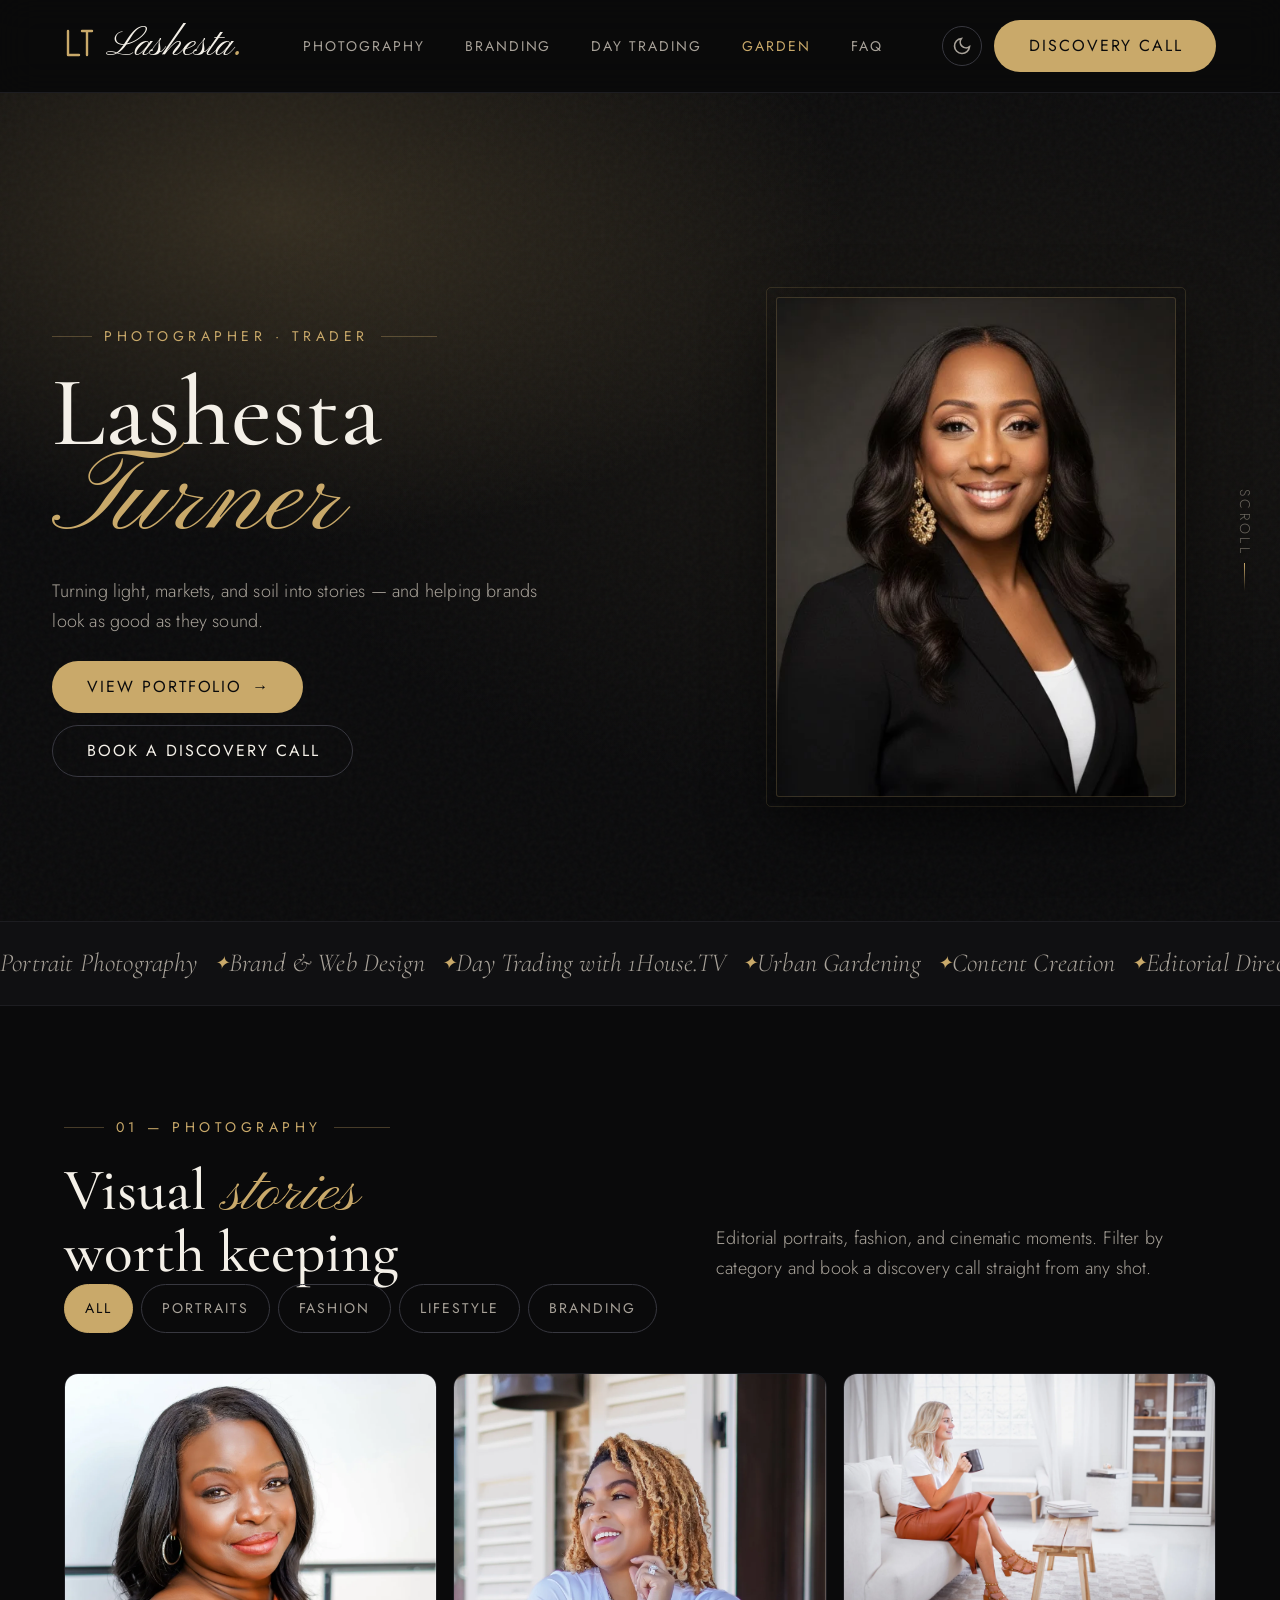
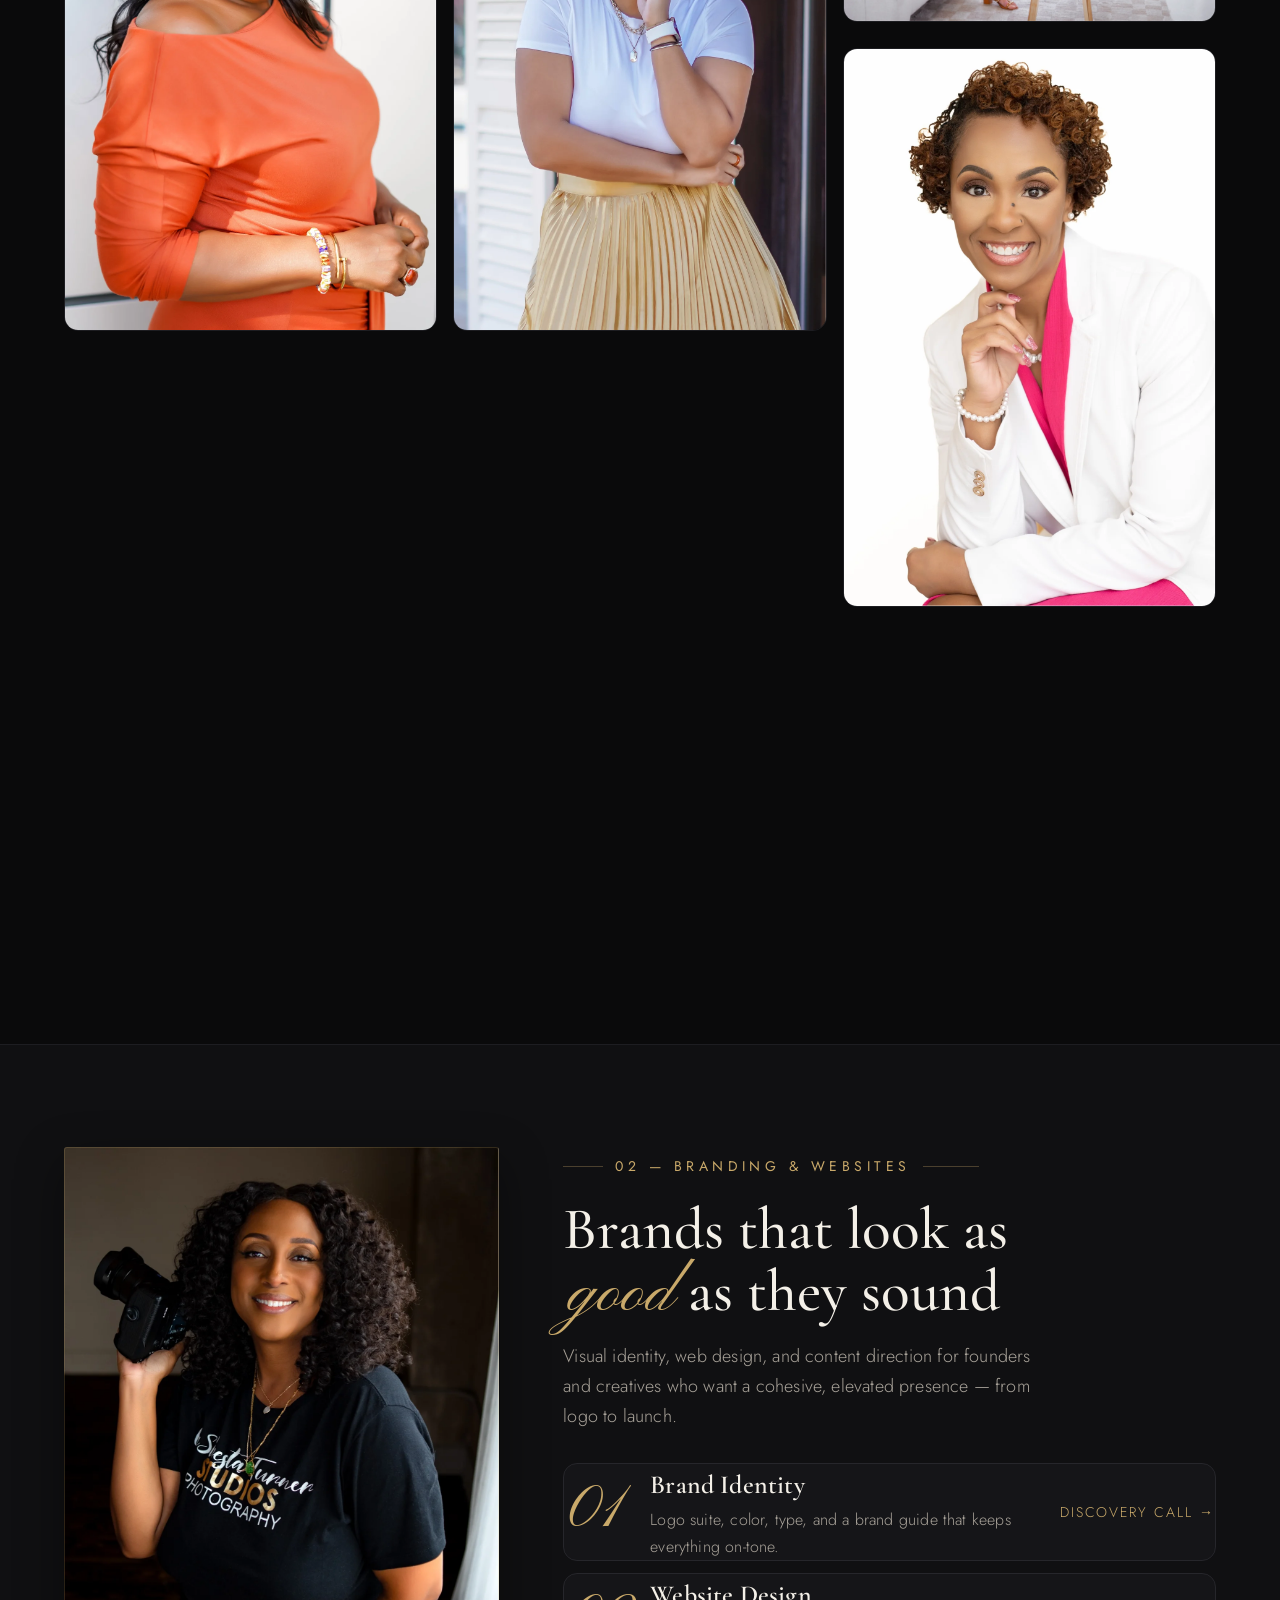
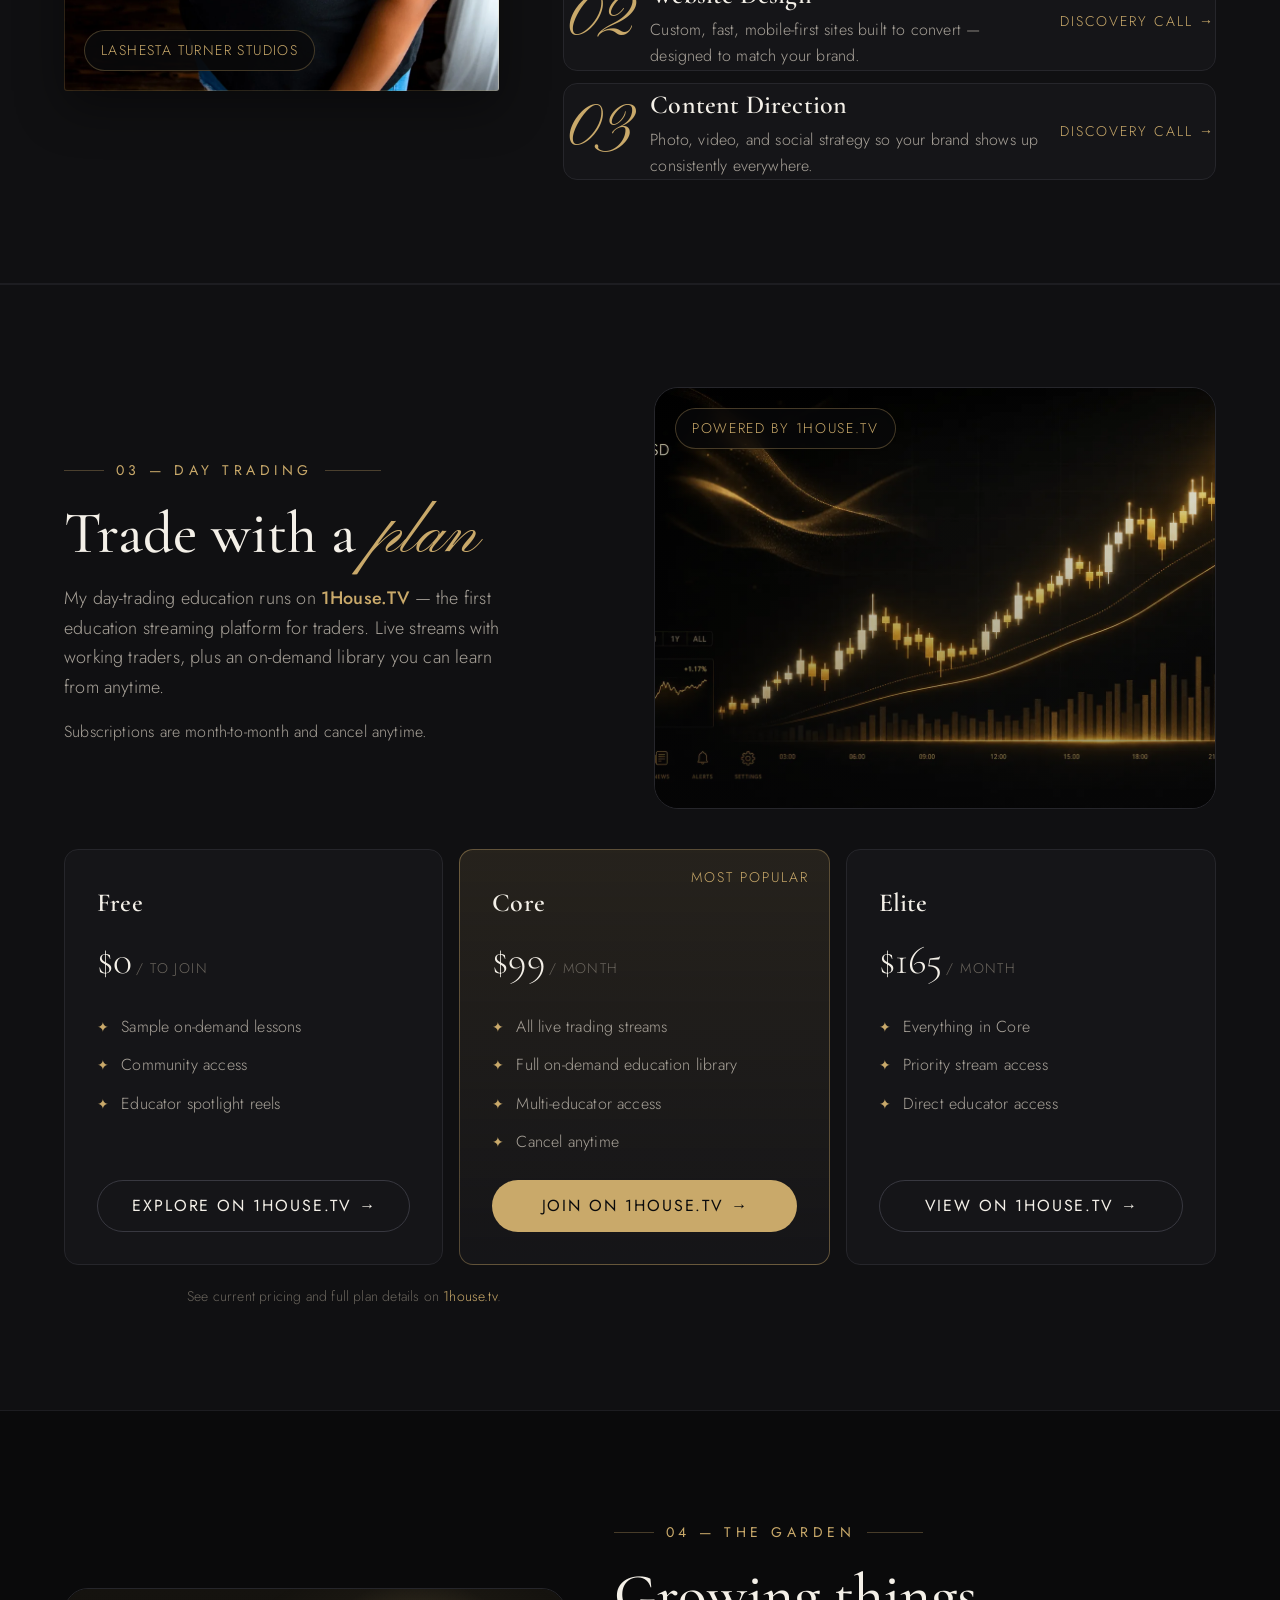
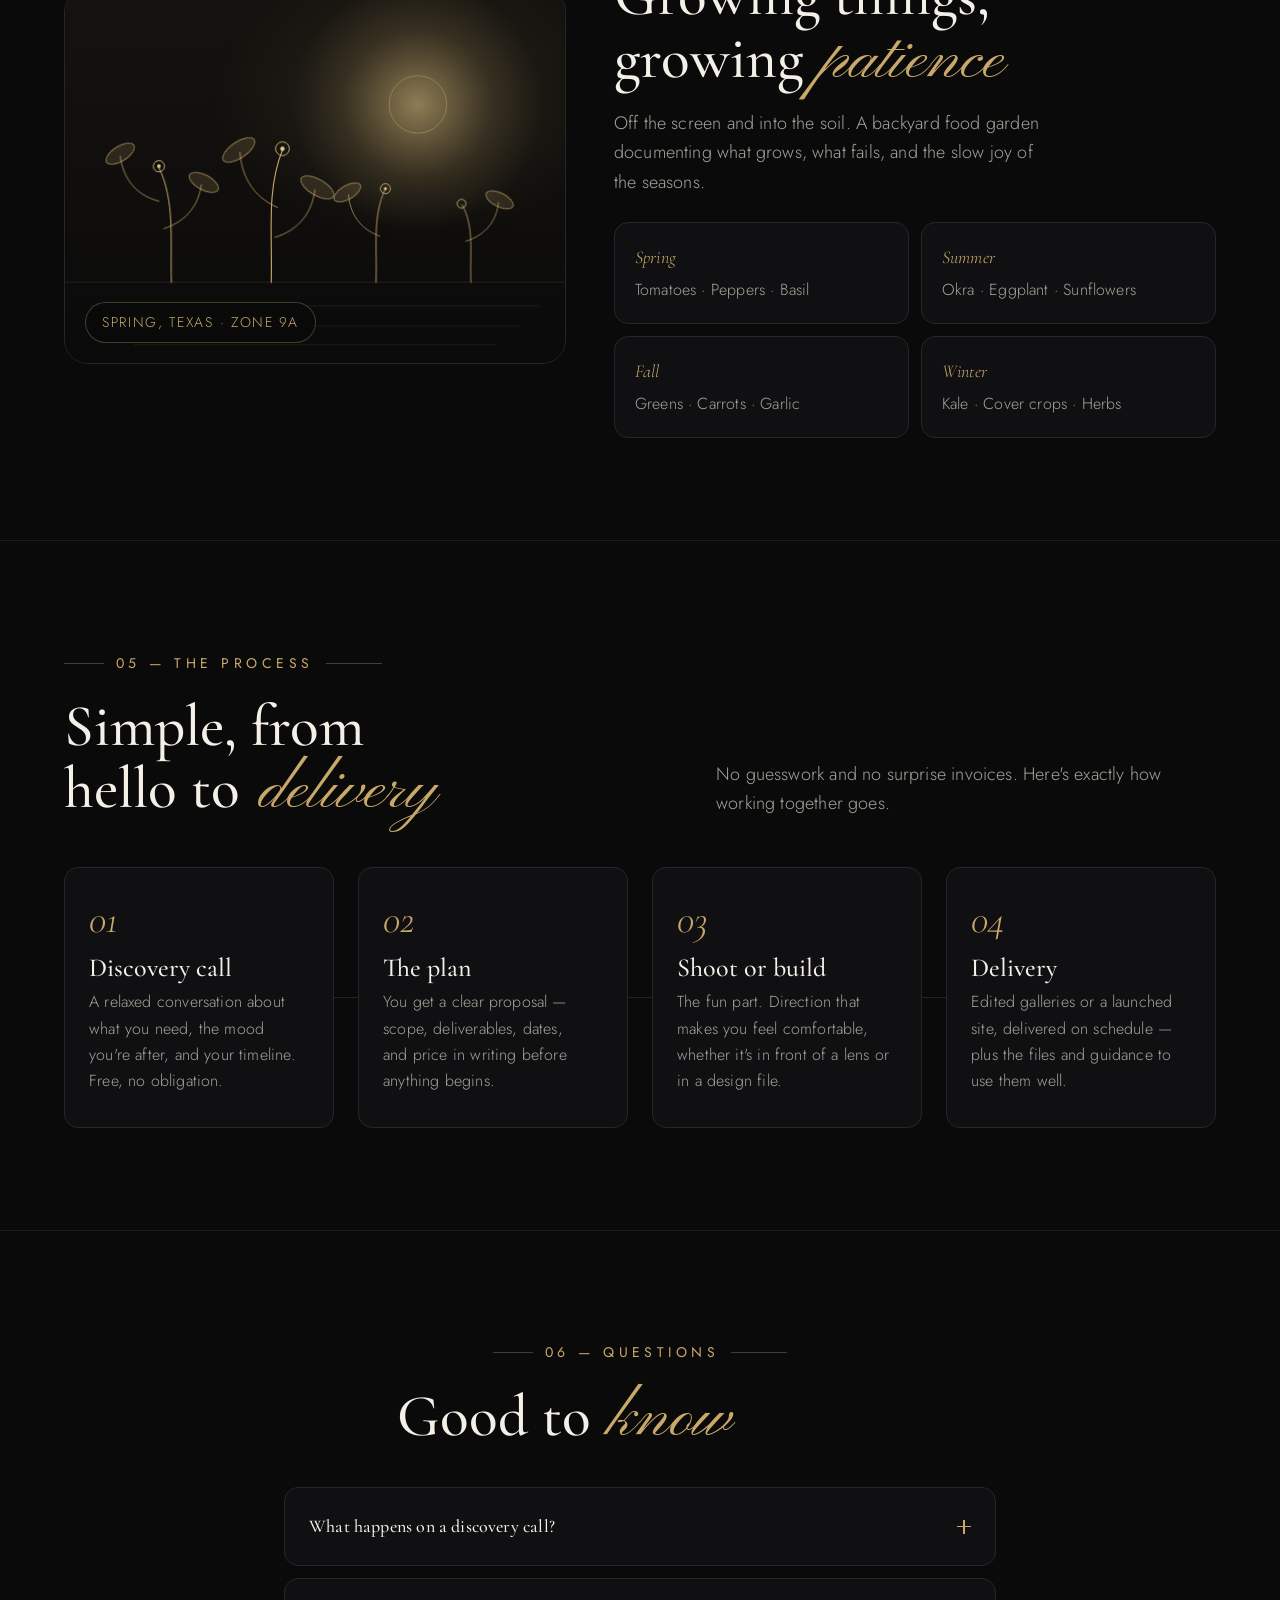
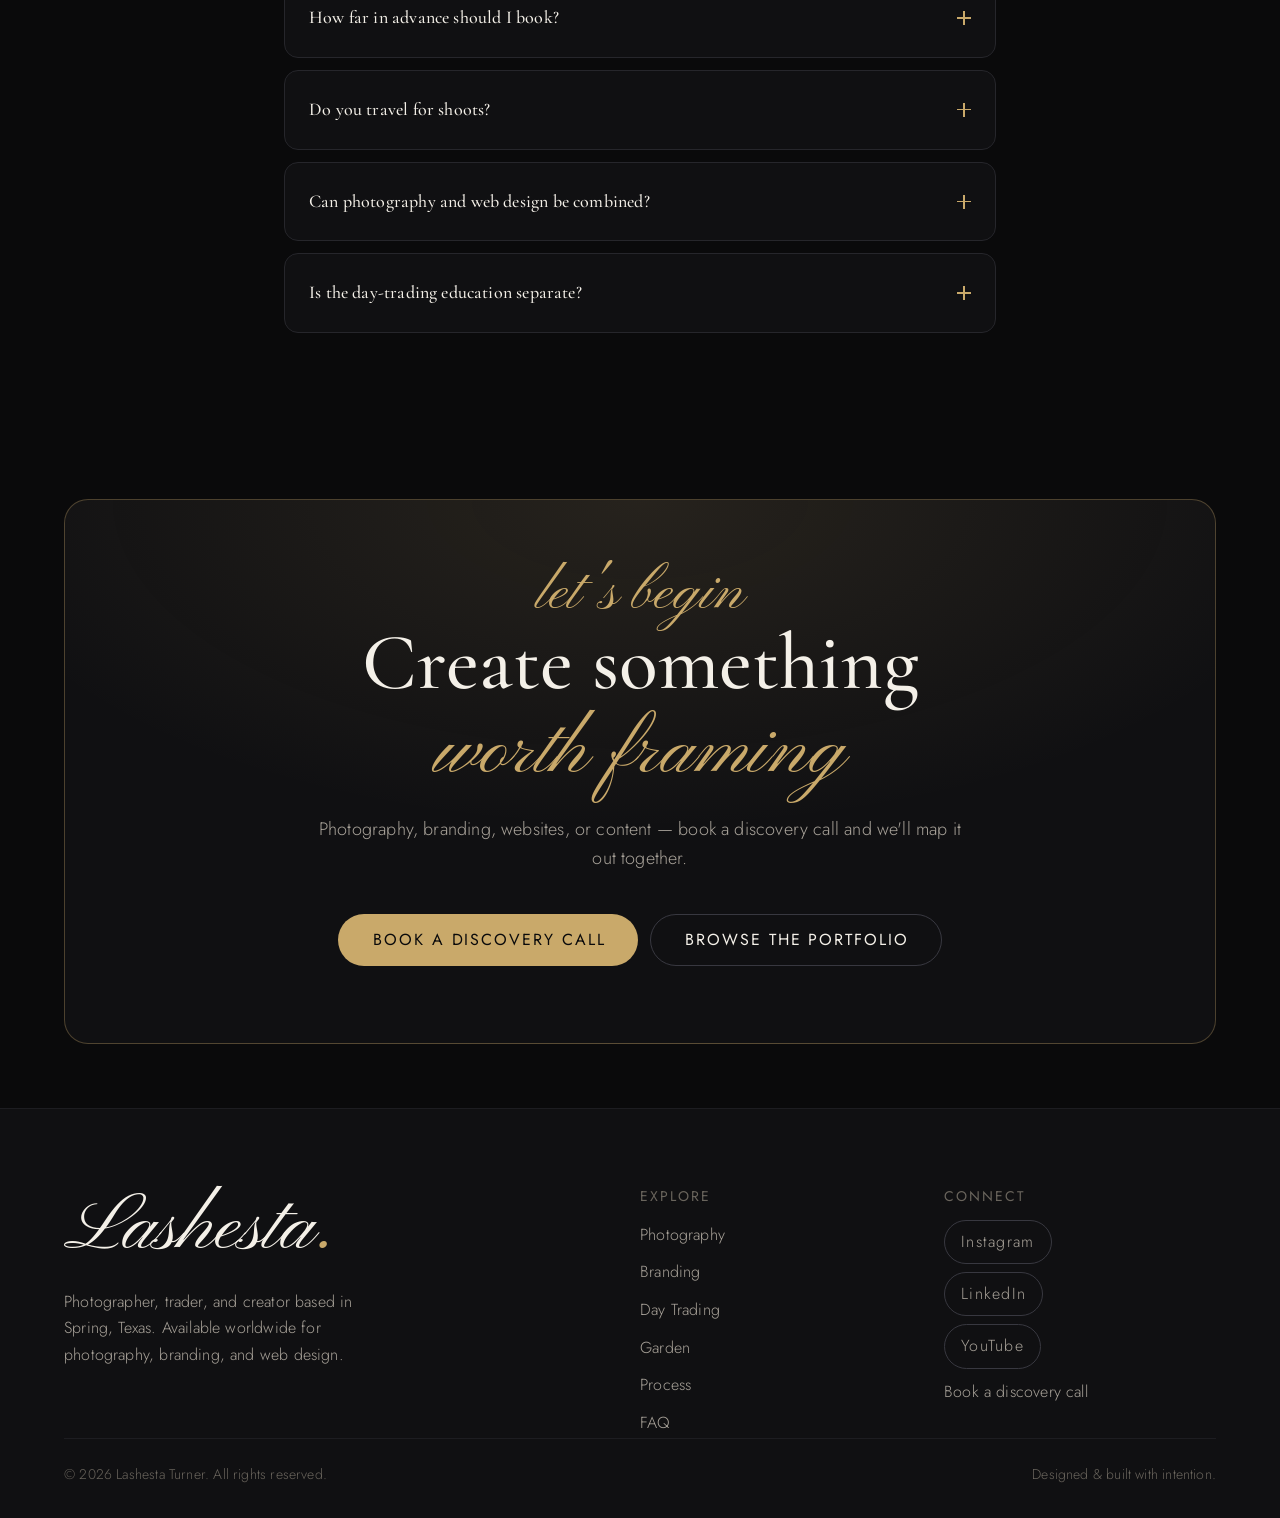
==== commit 53749358: "Add files via upload" ====
--- a/index.html
+++ b/index.html
@@ -38,6 +38,7 @@
           <li><a class="nav__link" href="#branding">Branding</a></li>
           <li><a class="nav__link" href="#trading">Day Trading</a></li>
           <li><a class="nav__link" href="#garden">Garden</a></li>
+          <li><a class="nav__link" href="#faq">FAQ</a></li>
         </ul>
 
         <div class="nav__actions">
@@ -64,6 +65,7 @@
       <a href="#branding" data-menu-close>Branding</a>
       <a href="#trading" data-menu-close>Day Trading</a>
       <a href="#garden" data-menu-close>Garden</a>
+      <a href="#faq" data-menu-close>FAQ</a>
       <a href="#" data-book-trigger data-menu-close style="color:var(--color-gold)">Book a Discovery Call</a>
     </nav>
   </div>
@@ -194,7 +196,7 @@
         <div class="branding__layout">
           <div class="branding__visual reveal">
             <img src="assets/img/branding-portrait.webp" alt="Lashesta Turner behind the camera with her DSLR" loading="lazy" />
-            <span class="branding__chip">Shesta Turner Studios</span>
+            <span class="branding__chip">Lashesta Turner Studios</span>
           </div>
           <div class="branding__content">
             <div class="section-head reveal" style="max-width:60ch">
@@ -383,6 +385,75 @@
     </section>
 
     <!-- ============ CONTENT CREATOR (Blog + Social) ============ -->
+    <!-- ============ PROCESS ============ -->
+    <section class="section process" id="process">
+      <div class="container">
+        <div class="section-head section-head--row reveal">
+          <div>
+            <p class="eyebrow">05 — The Process</p>
+            <h2 class="section-title">Simple, from hello to <span class="script">delivery</span></h2>
+          </div>
+          <p class="section-lede">No guesswork and no surprise invoices. Here's exactly how working together goes.</p>
+        </div>
+
+        <ol class="process__grid" role="list">
+          <li class="process__step reveal">
+            <span class="process__num">01</span>
+            <h3 class="process__title">Discovery call</h3>
+            <p class="process__desc">A relaxed conversation about what you need, the mood you're after, and your timeline. Free, no obligation.</p>
+          </li>
+          <li class="process__step reveal">
+            <span class="process__num">02</span>
+            <h3 class="process__title">The plan</h3>
+            <p class="process__desc">You get a clear proposal — scope, deliverables, dates, and price in writing before anything begins.</p>
+          </li>
+          <li class="process__step reveal">
+            <span class="process__num">03</span>
+            <h3 class="process__title">Shoot or build</h3>
+            <p class="process__desc">The fun part. Direction that makes you feel comfortable, whether it's in front of a lens or in a design file.</p>
+          </li>
+          <li class="process__step reveal">
+            <span class="process__num">04</span>
+            <h3 class="process__title">Delivery</h3>
+            <p class="process__desc">Edited galleries or a launched site, delivered on schedule — plus the files and guidance to use them well.</p>
+          </li>
+        </ol>
+      </div>
+    </section>
+
+    <!-- ============ FAQ ============ -->
+    <section class="section faq" id="faq">
+      <div class="container container--narrow">
+        <div class="section-head reveal" style="text-align:center">
+          <p class="eyebrow" style="justify-content:center">06 — Questions</p>
+          <h2 class="section-title">Good to <span class="script">know</span></h2>
+        </div>
+
+        <div class="faq__list">
+          <details class="faq__item reveal">
+            <summary class="faq__q">What happens on a discovery call?<span class="faq__icon" aria-hidden="true"></span></summary>
+            <div class="faq__a"><p>We talk through what you're creating, what it's for, and what success looks like. You'll leave with a clear sense of scope and cost — whether or not you book.</p></div>
+          </details>
+          <details class="faq__item reveal">
+            <summary class="faq__q">How far in advance should I book?<span class="faq__icon" aria-hidden="true"></span></summary>
+            <div class="faq__a"><p>Two to four weeks is comfortable for most sessions. Larger brand or web projects benefit from more lead time, and rush availability can sometimes be arranged.</p></div>
+          </details>
+          <details class="faq__item reveal">
+            <summary class="faq__q">Do you travel for shoots?<span class="faq__icon" aria-hidden="true"></span></summary>
+            <div class="faq__a"><p>Yes. Sessions are based in the Spring and greater Houston area, with travel available worldwide for brand and editorial work.</p></div>
+          </details>
+          <details class="faq__item reveal">
+            <summary class="faq__q">Can photography and web design be combined?<span class="faq__icon" aria-hidden="true"></span></summary>
+            <div class="faq__a"><p>That's often the best value. Shooting imagery specifically for a site means the visuals and the design are built for each other instead of being forced together later.</p></div>
+          </details>
+          <details class="faq__item reveal">
+            <summary class="faq__q">Is the day-trading education separate?<span class="faq__icon" aria-hidden="true"></span></summary>
+            <div class="faq__a"><p>Yes. Trading education is hosted on 1House.TV as its own membership and is unrelated to creative bookings. It's education only — not financial advice, and not a promise of results.</p></div>
+          </details>
+        </div>
+      </div>
+    </section>
+
     <!-- ============ BOOKING CTA ============ -->
     <section class="section section--tight">
       <div class="container">
@@ -414,6 +485,8 @@
             <li><a href="#branding">Branding</a></li>
             <li><a href="#trading">Day Trading</a></li>
             <li><a href="#garden">Garden</a></li>
+            <li><a href="#process">Process</a></li>
+            <li><a href="#faq">FAQ</a></li>
           </ul>
         </div>
         <div class="footer__col">
--- a/css/style.css
+++ b/css/style.css
@@ -803,3 +803,74 @@
 
 /* hero eyebrow sits outside a .reveal wrapper — draw its rule on load */
 .hero .eyebrow::after { width: 56px; transition-delay: 500ms; }
+
+/* =========================================================
+   PROCESS + FAQ
+   ========================================================= */
+.container--narrow { max-width: var(--content-narrow); }
+
+/* ---- Process ---- */
+.process { border-block: 1px solid var(--color-divider); }
+.process__grid {
+  display: grid; grid-template-columns: repeat(4, 1fr); gap: var(--space-6);
+  margin-top: var(--space-12); list-style: none; padding: 0; counter-reset: none;
+}
+@media (max-width: 900px) { .process__grid { grid-template-columns: repeat(2, 1fr); } }
+@media (max-width: 520px) { .process__grid { grid-template-columns: 1fr; } }
+.process__step {
+  position: relative; padding: var(--space-8) var(--space-6) var(--space-8);
+  border: 1px solid var(--color-border); border-radius: var(--radius-lg);
+  background: var(--color-surface);
+  transition: transform 500ms cubic-bezier(0.16,1,0.3,1), border-color 400ms ease, box-shadow 500ms ease;
+}
+.process__step:hover {
+  transform: translateY(-6px); border-color: var(--color-gold-line);
+  box-shadow: 0 28px 60px -34px rgba(0,0,0,0.9);
+}
+/* connecting hairline between steps */
+.process__step::after {
+  content: ''; position: absolute; top: 50%; right: calc(var(--space-6) * -1 - 1px);
+  width: var(--space-6); height: 1px; background: var(--color-gold-line); opacity: 0.5;
+}
+.process__step:last-child::after { display: none; }
+@media (max-width: 900px) { .process__step::after { display: none; } }
+.process__num {
+  display: inline-block; font-family: var(--font-display); font-style: italic;
+  font-size: var(--text-xl); color: var(--color-gold); line-height: 1;
+}
+.process__title {
+  font-family: var(--font-display); font-size: var(--text-lg); font-weight: 500;
+  color: var(--color-text); margin-top: var(--space-3);
+}
+.process__desc { font-size: var(--text-sm); color: var(--color-text-muted); margin-top: var(--space-2); line-height: 1.65; }
+
+/* ---- FAQ accordion ---- */
+.faq__list { margin-top: var(--space-10); display: flex; flex-direction: column; gap: var(--space-3); }
+.faq__item {
+  border: 1px solid var(--color-border); border-radius: var(--radius-lg);
+  background: var(--color-surface); overflow: hidden;
+  transition: border-color 400ms ease, background 400ms ease;
+}
+.faq__item[open] { border-color: var(--color-gold-line); background: var(--color-surface-2); }
+.faq__q {
+  display: flex; align-items: center; justify-content: space-between; gap: var(--space-4);
+  padding: var(--space-6); cursor: pointer; list-style: none;
+  font-family: var(--font-display); font-size: var(--text-base); font-weight: 500;
+  color: var(--color-text); transition: color var(--transition-interactive);
+}
+.faq__q::-webkit-details-marker { display: none; }
+.faq__q:hover { color: var(--color-gold); }
+.faq__icon { position: relative; width: 14px; height: 14px; flex-shrink: 0; }
+.faq__icon::before, .faq__icon::after {
+  content: ''; position: absolute; background: var(--color-gold);
+  transition: transform 320ms cubic-bezier(0.16,1,0.3,1), opacity 320ms ease;
+}
+.faq__icon::before { top: 6px; left: 0; width: 14px; height: 1.5px; }
+.faq__icon::after  { left: 6px; top: 0; width: 1.5px; height: 14px; }
+.faq__item[open] .faq__icon::after { transform: rotate(90deg); opacity: 0; }
+.faq__a {
+  padding: 0 var(--space-6) var(--space-6);
+  font-size: var(--text-sm); color: var(--color-text-muted); line-height: 1.75;
+  animation: faq-open 420ms cubic-bezier(0.16,1,0.3,1);
+}
+@keyframes faq-open { from { opacity: 0; transform: translateY(-8px); } to { opacity: 1; transform: none; } }
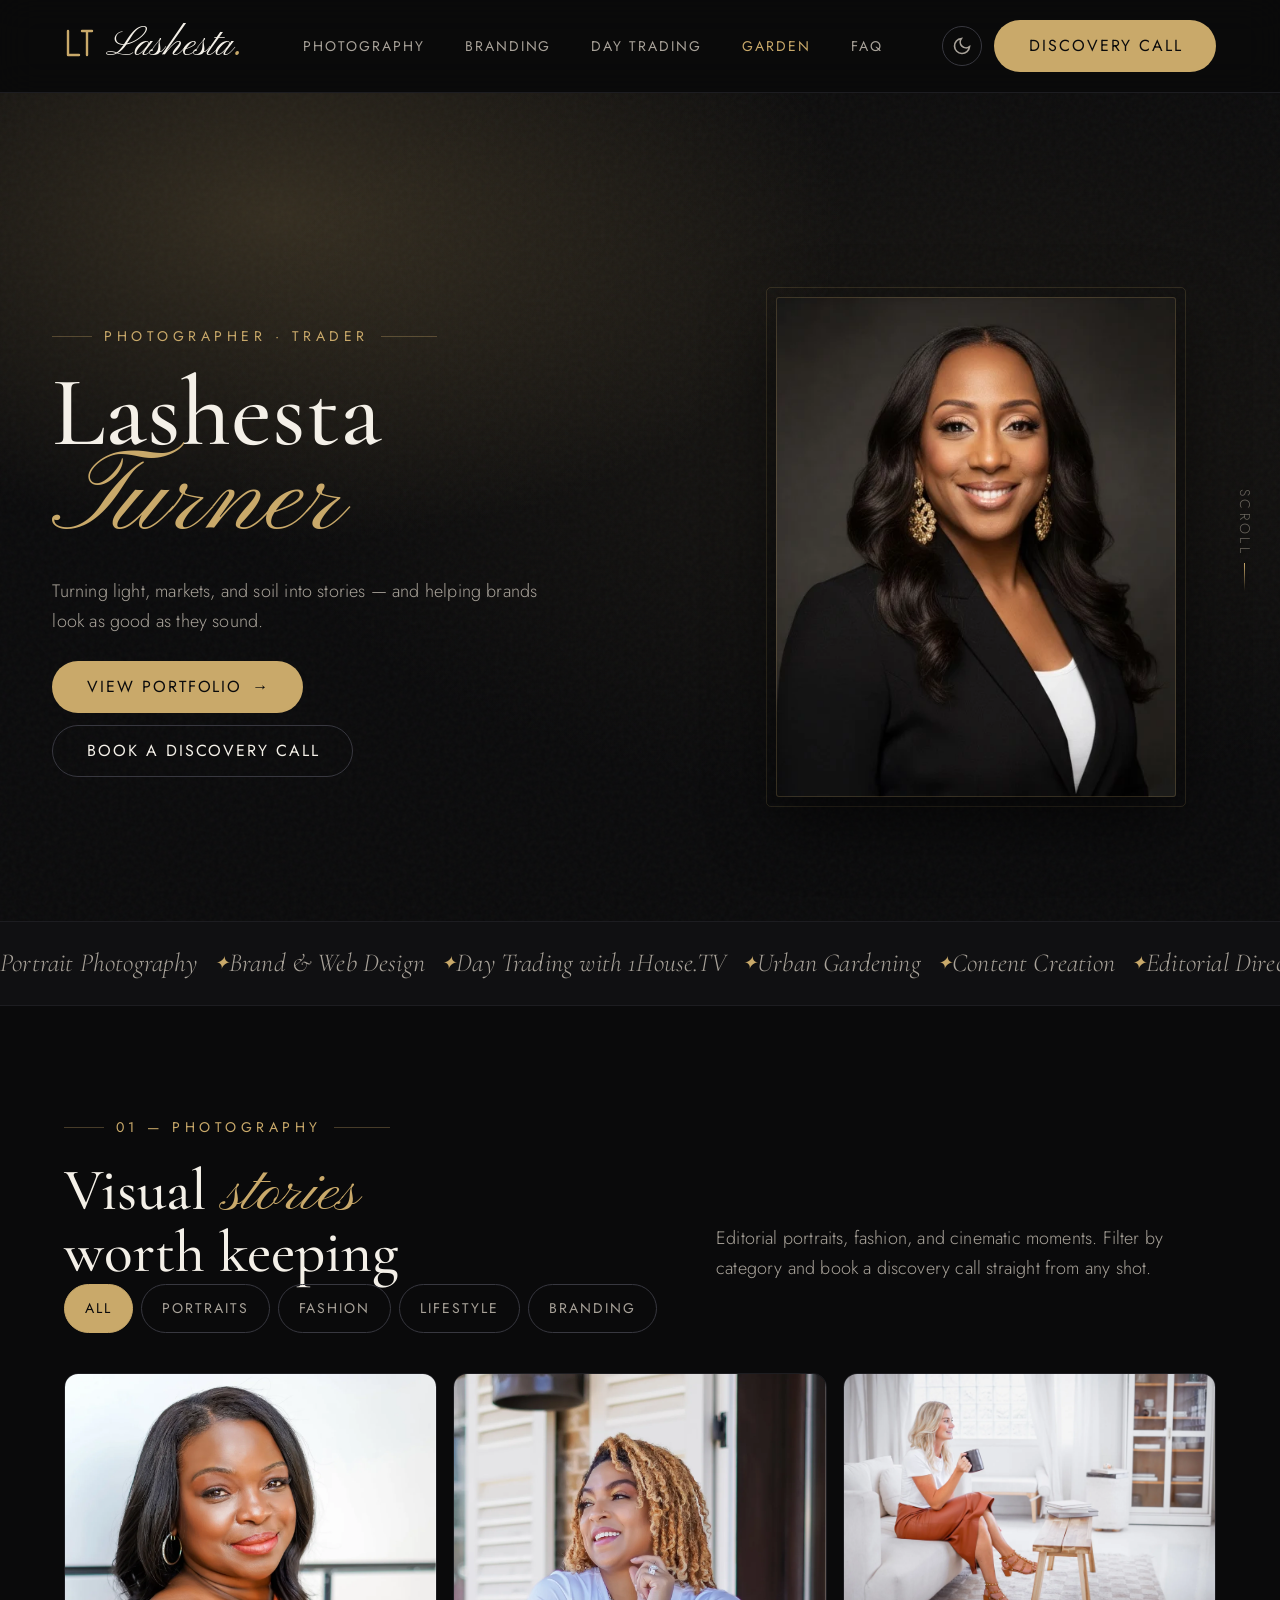
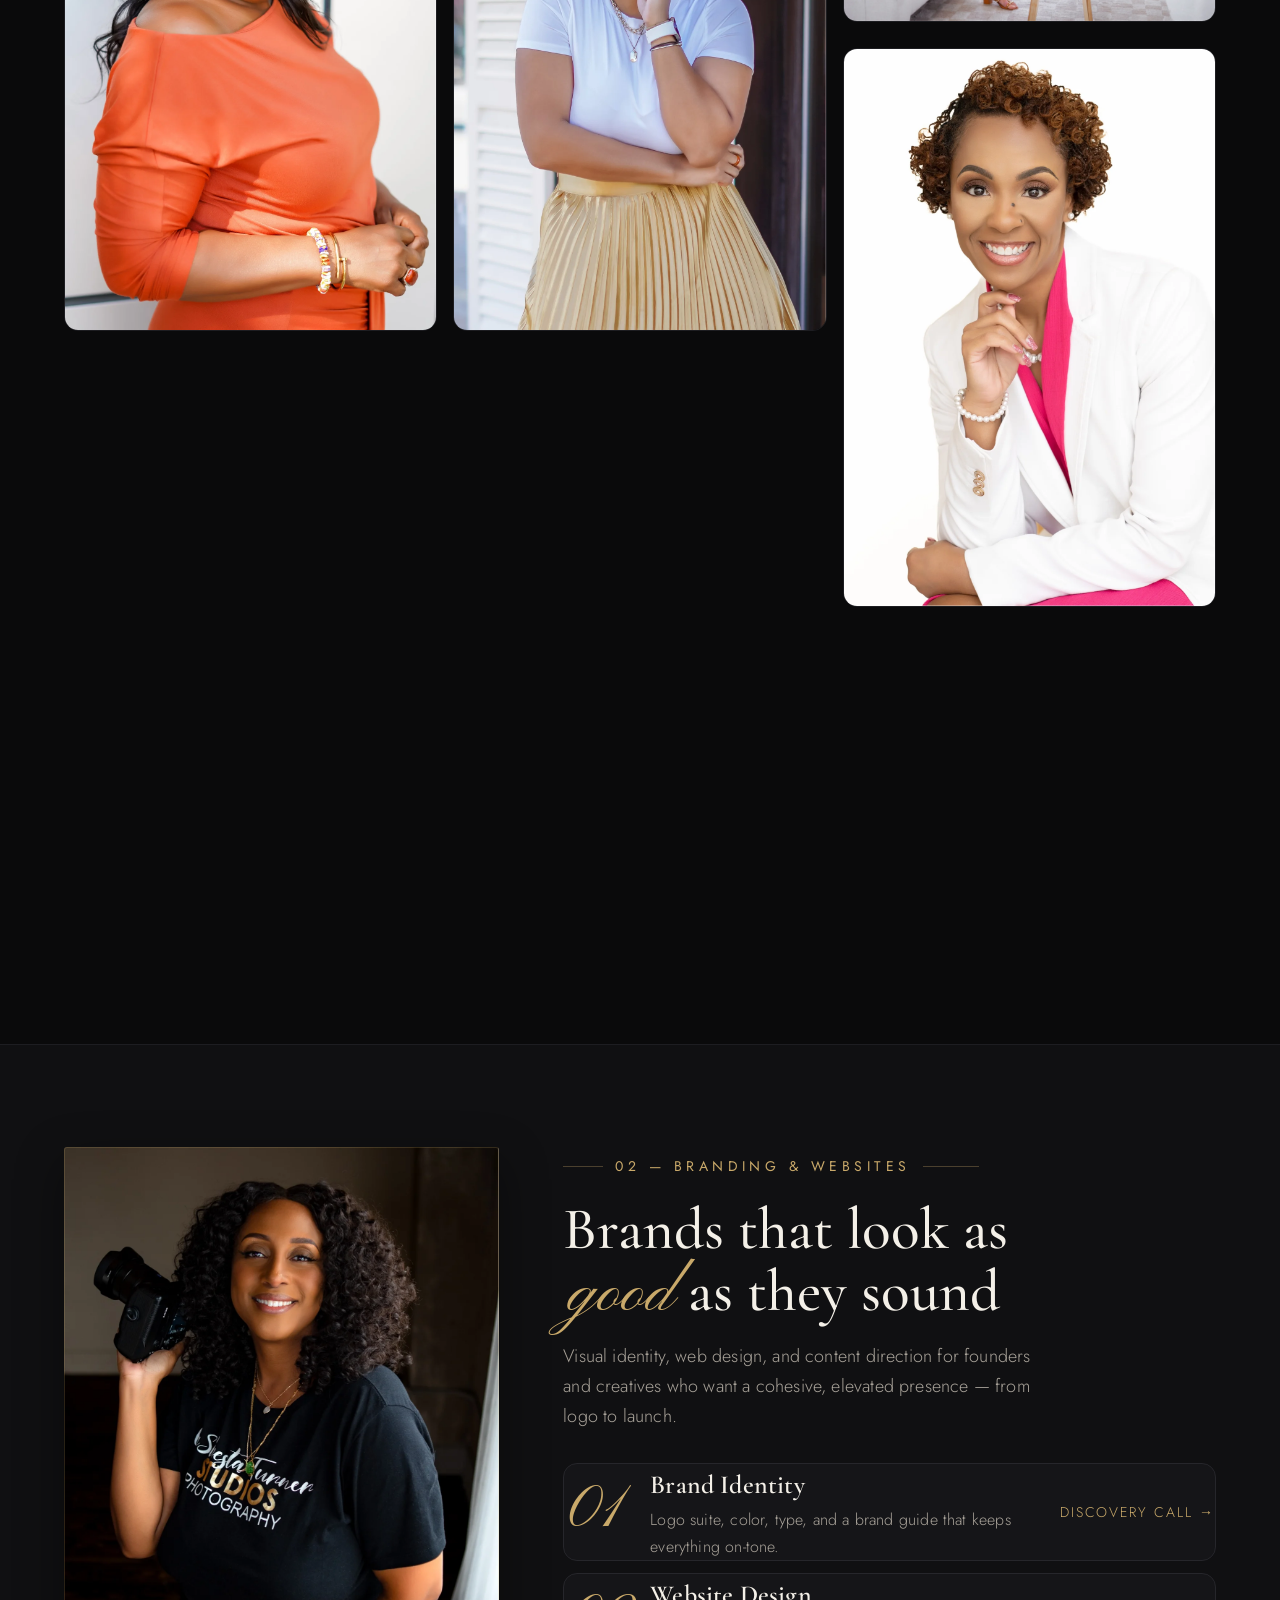
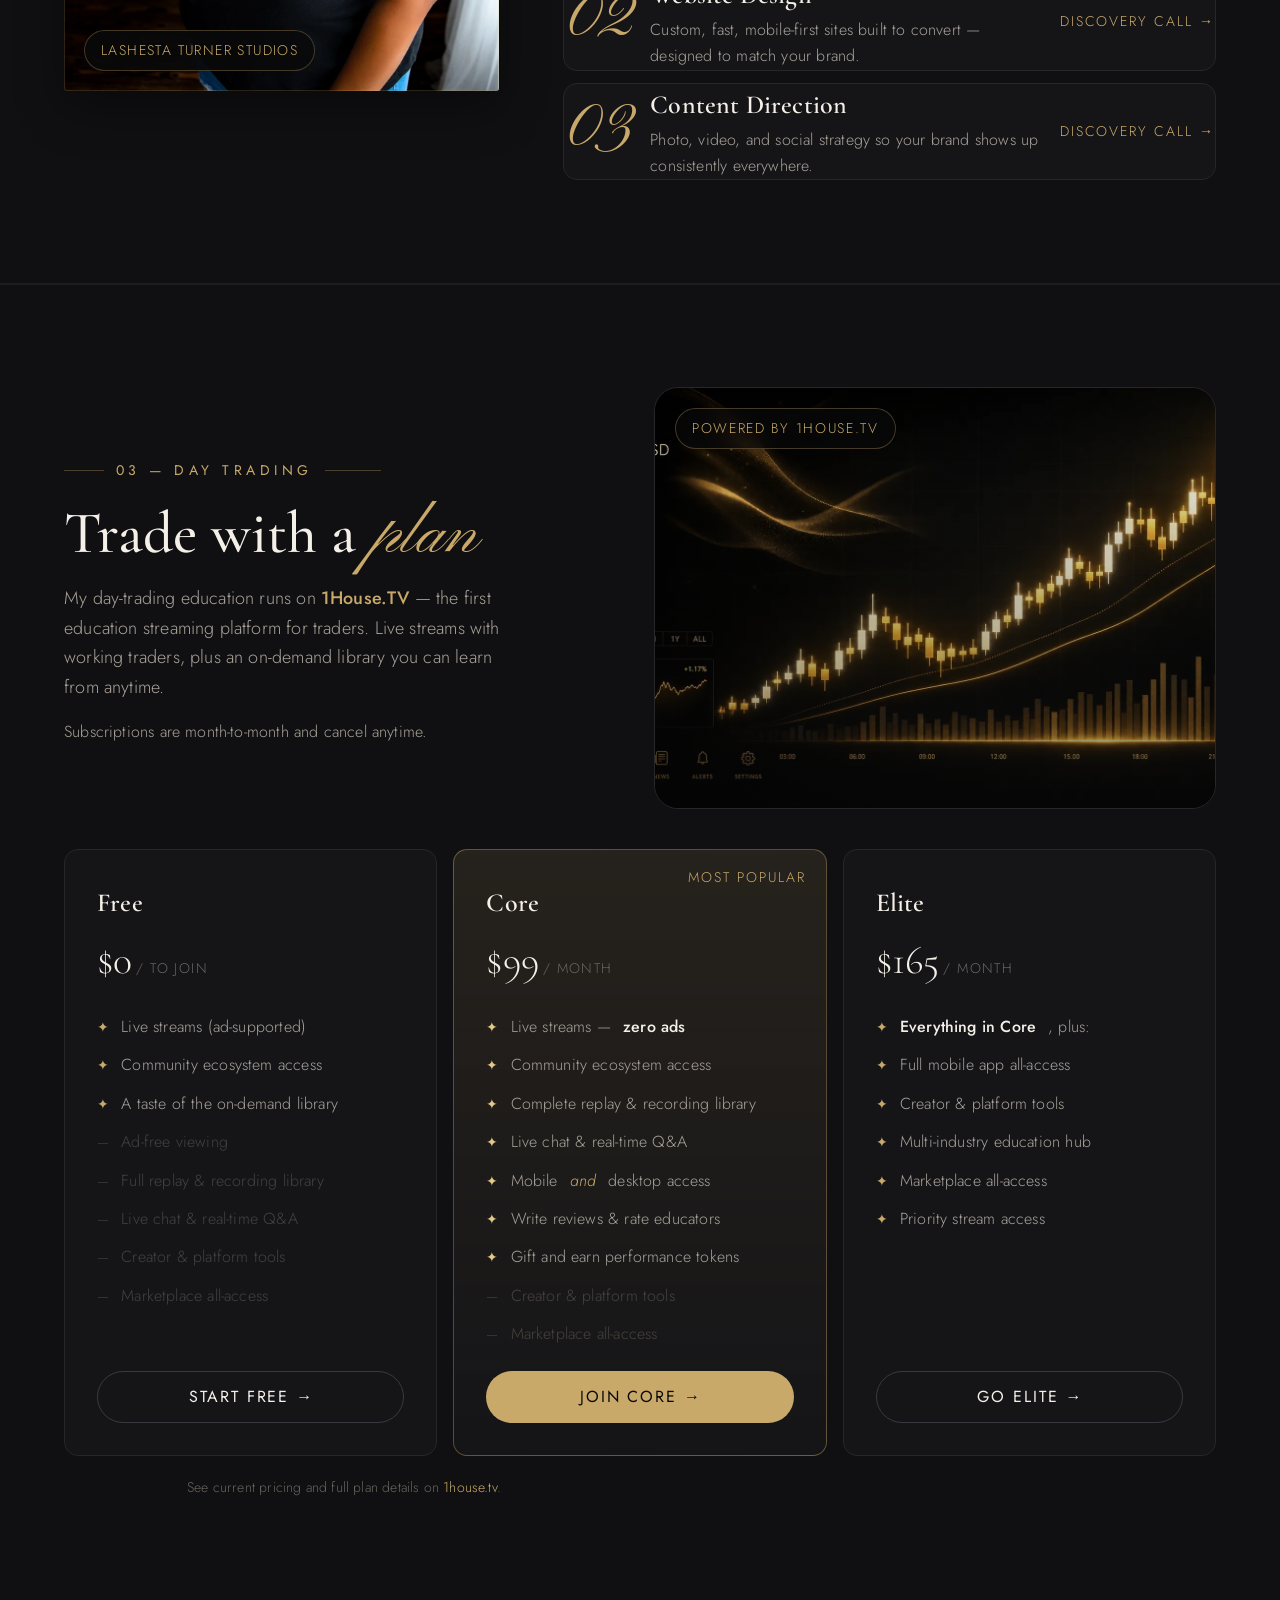
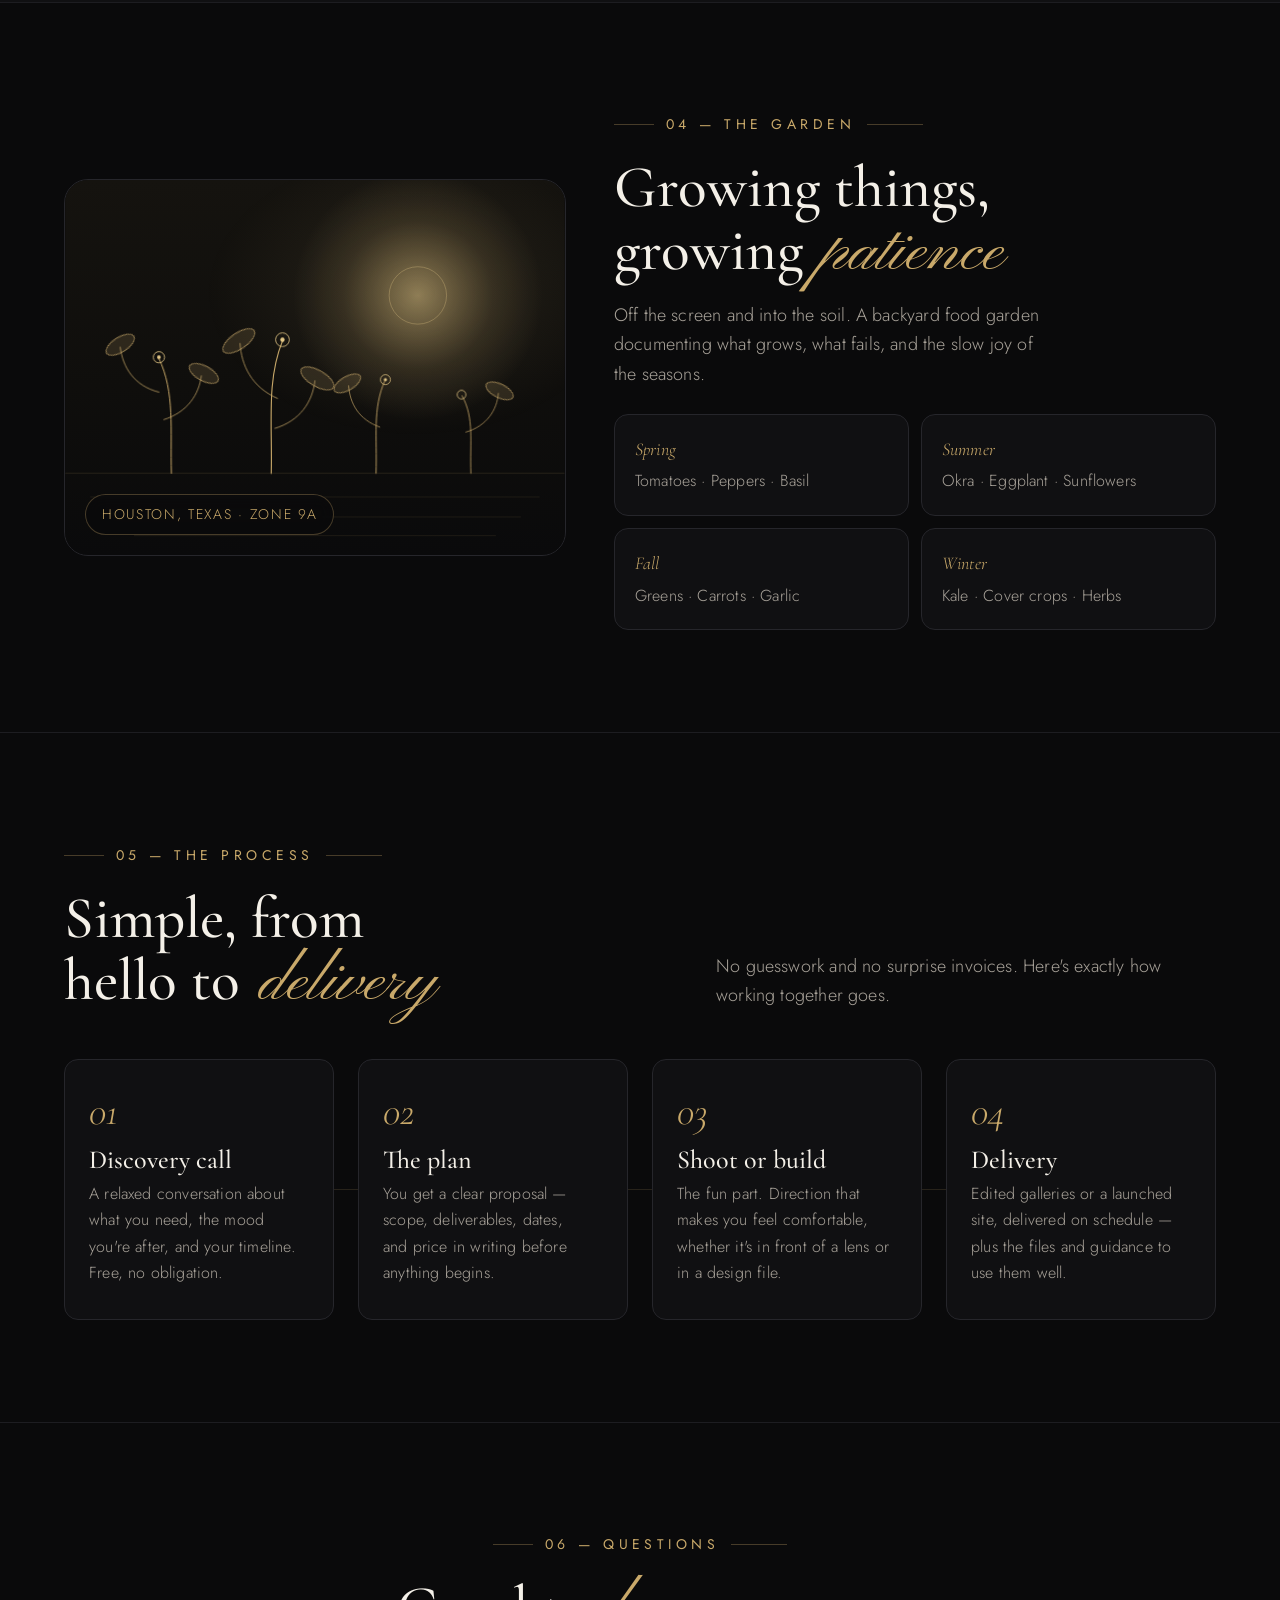
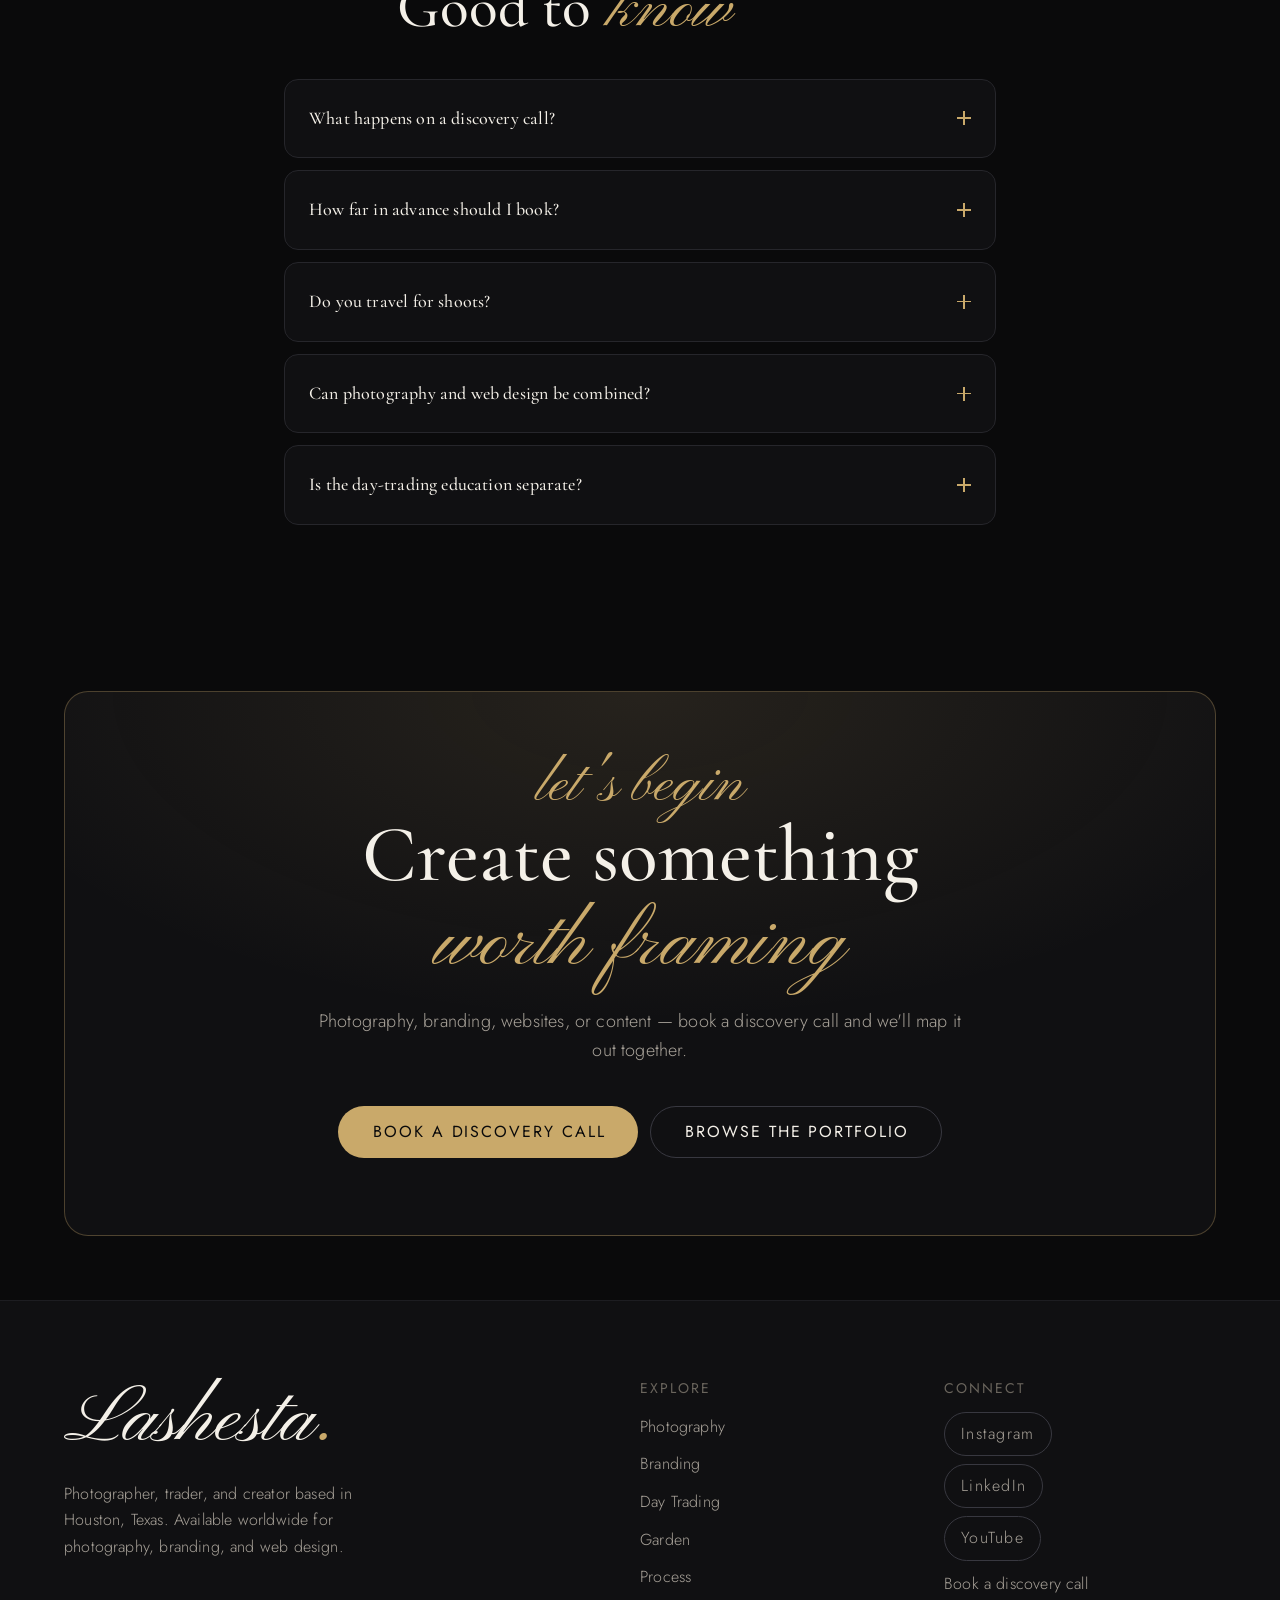
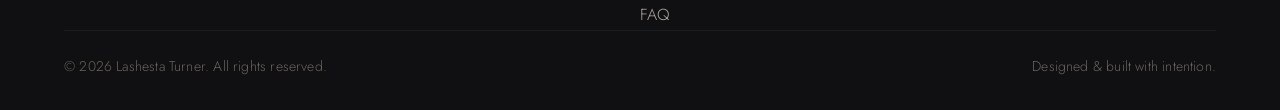
==== commit da84fead: "Add files via upload" ====
--- a/index.html
+++ b/index.html
@@ -260,11 +260,16 @@
             <span class="pkg__name">Free</span>
             <div class="pkg__price">$0<span class="per">/ to join</span></div>
             <ul class="pkg__features">
-              <li>Sample on-demand lessons</li>
-              <li>Community access</li>
-              <li>Educator spotlight reels</li>
+              <li>Live streams (ad-supported)</li>
+              <li>Community ecosystem access</li>
+              <li>A taste of the on-demand library</li>
+              <li class="is-off">Ad-free viewing</li>
+              <li class="is-off">Full replay &amp; recording library</li>
+              <li class="is-off">Live chat &amp; real-time Q&amp;A</li>
+              <li class="is-off">Creator &amp; platform tools</li>
+              <li class="is-off">Marketplace all-access</li>
             </ul>
-            <a class="btn btn--ghost pkg__btn" href="https://subscribe.1house.tv/lashestaturner" target="_blank" rel="noopener">Explore on 1House.TV →</a>
+            <a class="btn btn--ghost pkg__btn" href="https://subscribe.1house.tv/lashestaturner" target="_blank" rel="noopener">Start free →</a>
           </div>
 
           <div class="pkg pkg--featured reveal">
@@ -272,23 +277,31 @@
             <span class="pkg__name">Core</span>
             <div class="pkg__price">$99<span class="per">/ month</span></div>
             <ul class="pkg__features">
-              <li>All live trading streams</li>
-              <li>Full on-demand education library</li>
-              <li>Multi-educator access</li>
-              <li>Cancel anytime</li>
+              <li>Live streams — <strong>zero ads</strong></li>
+              <li>Community ecosystem access</li>
+              <li>Complete replay &amp; recording library</li>
+              <li>Live chat &amp; real-time Q&amp;A</li>
+              <li>Mobile <em>and</em> desktop access</li>
+              <li>Write reviews &amp; rate educators</li>
+              <li>Gift and earn performance tokens</li>
+              <li class="is-off">Creator &amp; platform tools</li>
+              <li class="is-off">Marketplace all-access</li>
             </ul>
-            <a class="btn btn--primary pkg__btn" href="https://subscribe.1house.tv/lashestaturner" target="_blank" rel="noopener">Join on 1House.TV →</a>
+            <a class="btn btn--primary pkg__btn" href="https://subscribe.1house.tv/lashestaturner" target="_blank" rel="noopener">Join Core →</a>
           </div>
 
           <div class="pkg reveal">
             <span class="pkg__name">Elite</span>
             <div class="pkg__price">$165<span class="per">/ month</span></div>
             <ul class="pkg__features">
-              <li>Everything in Core</li>
+              <li><strong>Everything in Core</strong>, plus:</li>
+              <li>Full mobile app all-access</li>
+              <li>Creator &amp; platform tools</li>
+              <li>Multi-industry education hub</li>
+              <li>Marketplace all-access</li>
               <li>Priority stream access</li>
-              <li>Direct educator access</li>
             </ul>
-            <a class="btn btn--ghost pkg__btn" href="https://subscribe.1house.tv/lashestaturner" target="_blank" rel="noopener">View on 1House.TV →</a>
+            <a class="btn btn--ghost pkg__btn" href="https://subscribe.1house.tv/lashestaturner" target="_blank" rel="noopener">Go Elite →</a>
           </div>
         </div>
         <p class="trading__note">See current pricing and full plan details on <a href="https://subscribe.1house.tv/lashestaturner" target="_blank" rel="noopener" style="color:var(--color-gold)">1house.tv</a>.</p>
@@ -366,7 +379,7 @@
                 <path d="M110 570 H690"/>
               </g>
             </svg>
-            <span class="garden__chip">Spring, Texas · Zone 9a</span>
+            <span class="garden__chip">Houston, Texas · Zone 9a</span>
           </div>
           <div class="reveal">
             <p class="eyebrow">04 — The Garden</p>
@@ -440,7 +453,7 @@
           </details>
           <details class="faq__item reveal">
             <summary class="faq__q">Do you travel for shoots?<span class="faq__icon" aria-hidden="true"></span></summary>
-            <div class="faq__a"><p>Yes. Sessions are based in the Spring and greater Houston area, with travel available worldwide for brand and editorial work.</p></div>
+            <div class="faq__a"><p>Yes. Sessions are based in Houston, with travel available worldwide for brand and editorial work.</p></div>
           </details>
           <details class="faq__item reveal">
             <summary class="faq__q">Can photography and web design be combined?<span class="faq__icon" aria-hidden="true"></span></summary>
@@ -476,7 +489,7 @@
       <div class="footer__top">
         <div>
           <div class="footer__brand">Lashesta<span class="dot">.</span></div>
-          <p class="footer__tag">Photographer, trader, and creator based in Spring, Texas. Available worldwide for photography, branding, and web design.</p>
+          <p class="footer__tag">Photographer, trader, and creator based in Houston, Texas. Available worldwide for photography, branding, and web design.</p>
         </div>
         <div class="footer__col">
           <h4>Explore</h4>
--- a/css/style.css
+++ b/css/style.css
@@ -874,3 +874,16 @@
   animation: faq-open 420ms cubic-bezier(0.16,1,0.3,1);
 }
 @keyframes faq-open { from { opacity: 0; transform: translateY(-8px); } to { opacity: 1; transform: none; } }
+
+/* ---- Pricing: "not included" rows so the upgrade is obvious ---- */
+.pkg__features li.is-off { color: var(--color-text-faint); opacity: 0.55; }
+.pkg__features li.is-off::before { content: '—'; color: var(--color-text-faint); }
+.pkg__features li strong { color: var(--color-text); font-weight: 500; }
+.pkg__features li em { font-style: italic; color: var(--color-gold); }
+.pkg--featured .pkg__features li:not(.is-off)::before { color: var(--color-gold-bright); }
+
+/* form error state */
+.form-error {
+  margin-top: var(--space-3); text-align: center;
+  font-size: var(--text-xs); color: #e58b7b;
+}
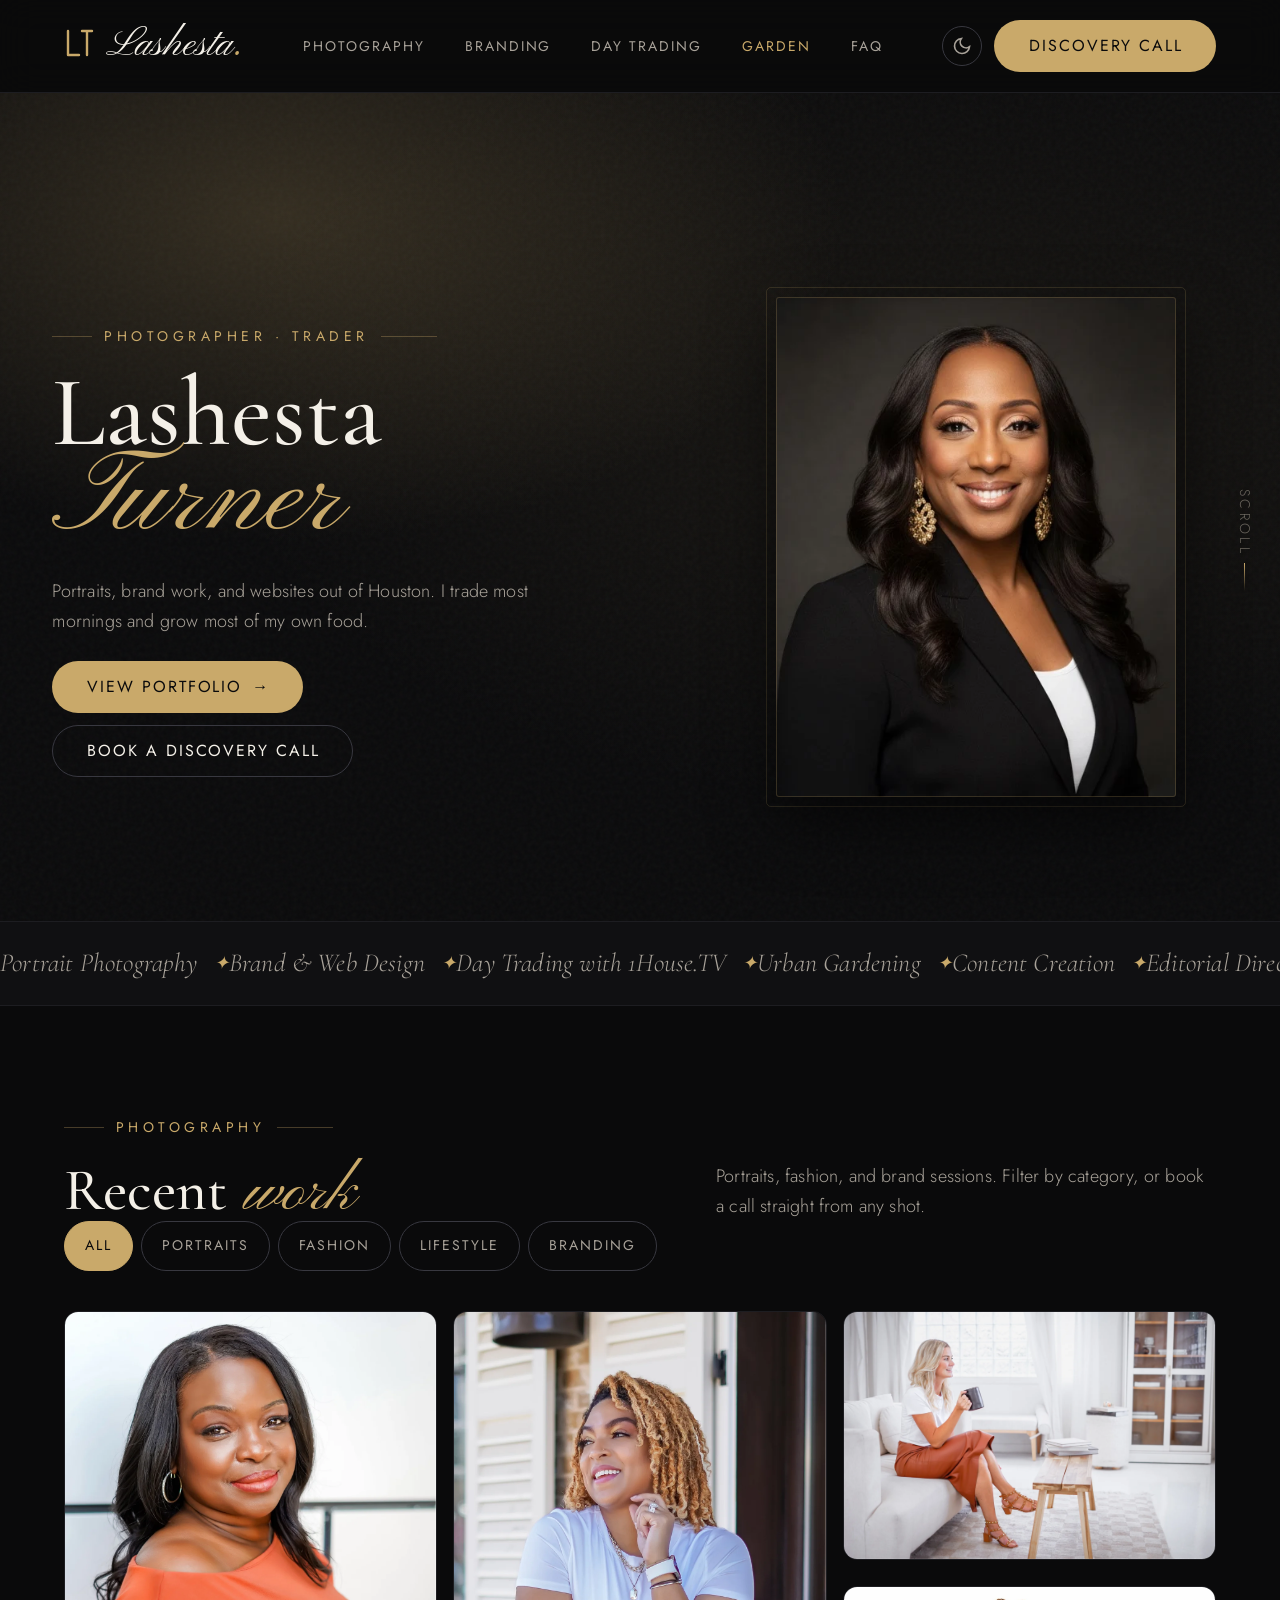
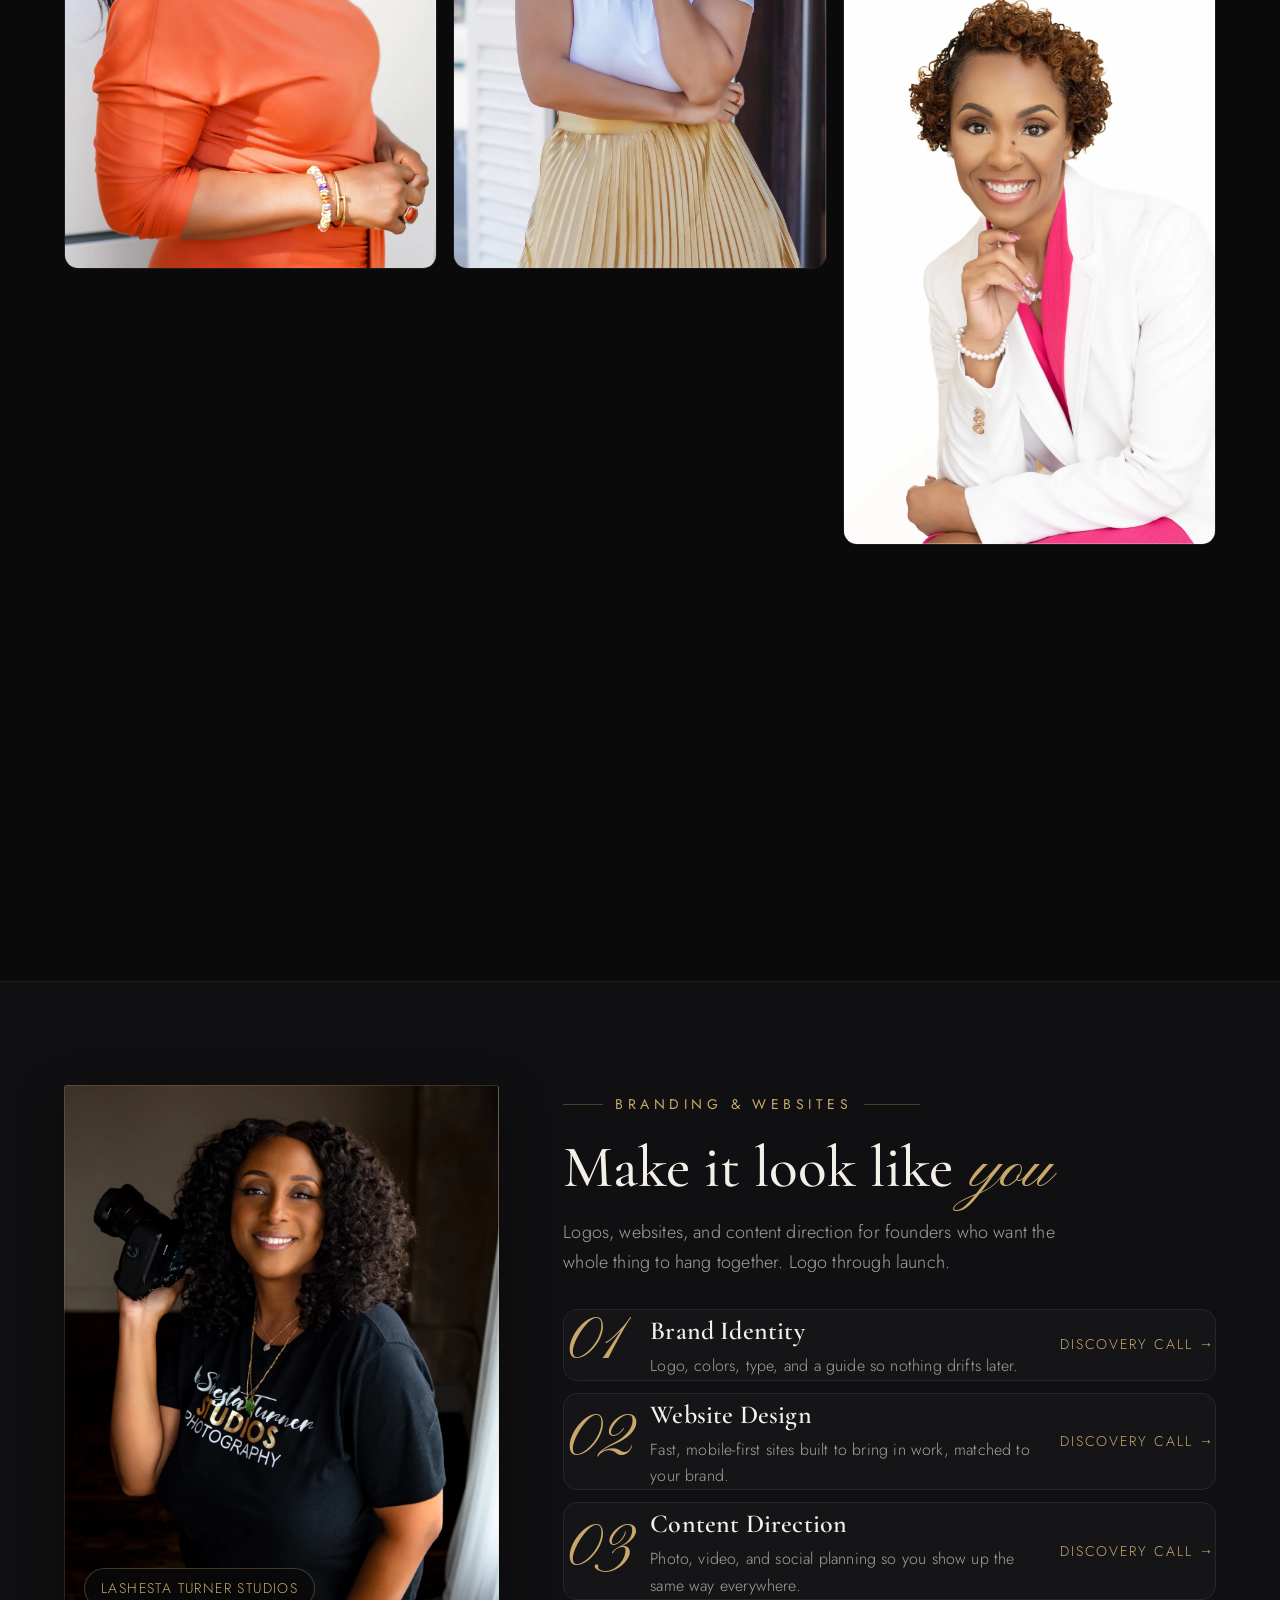
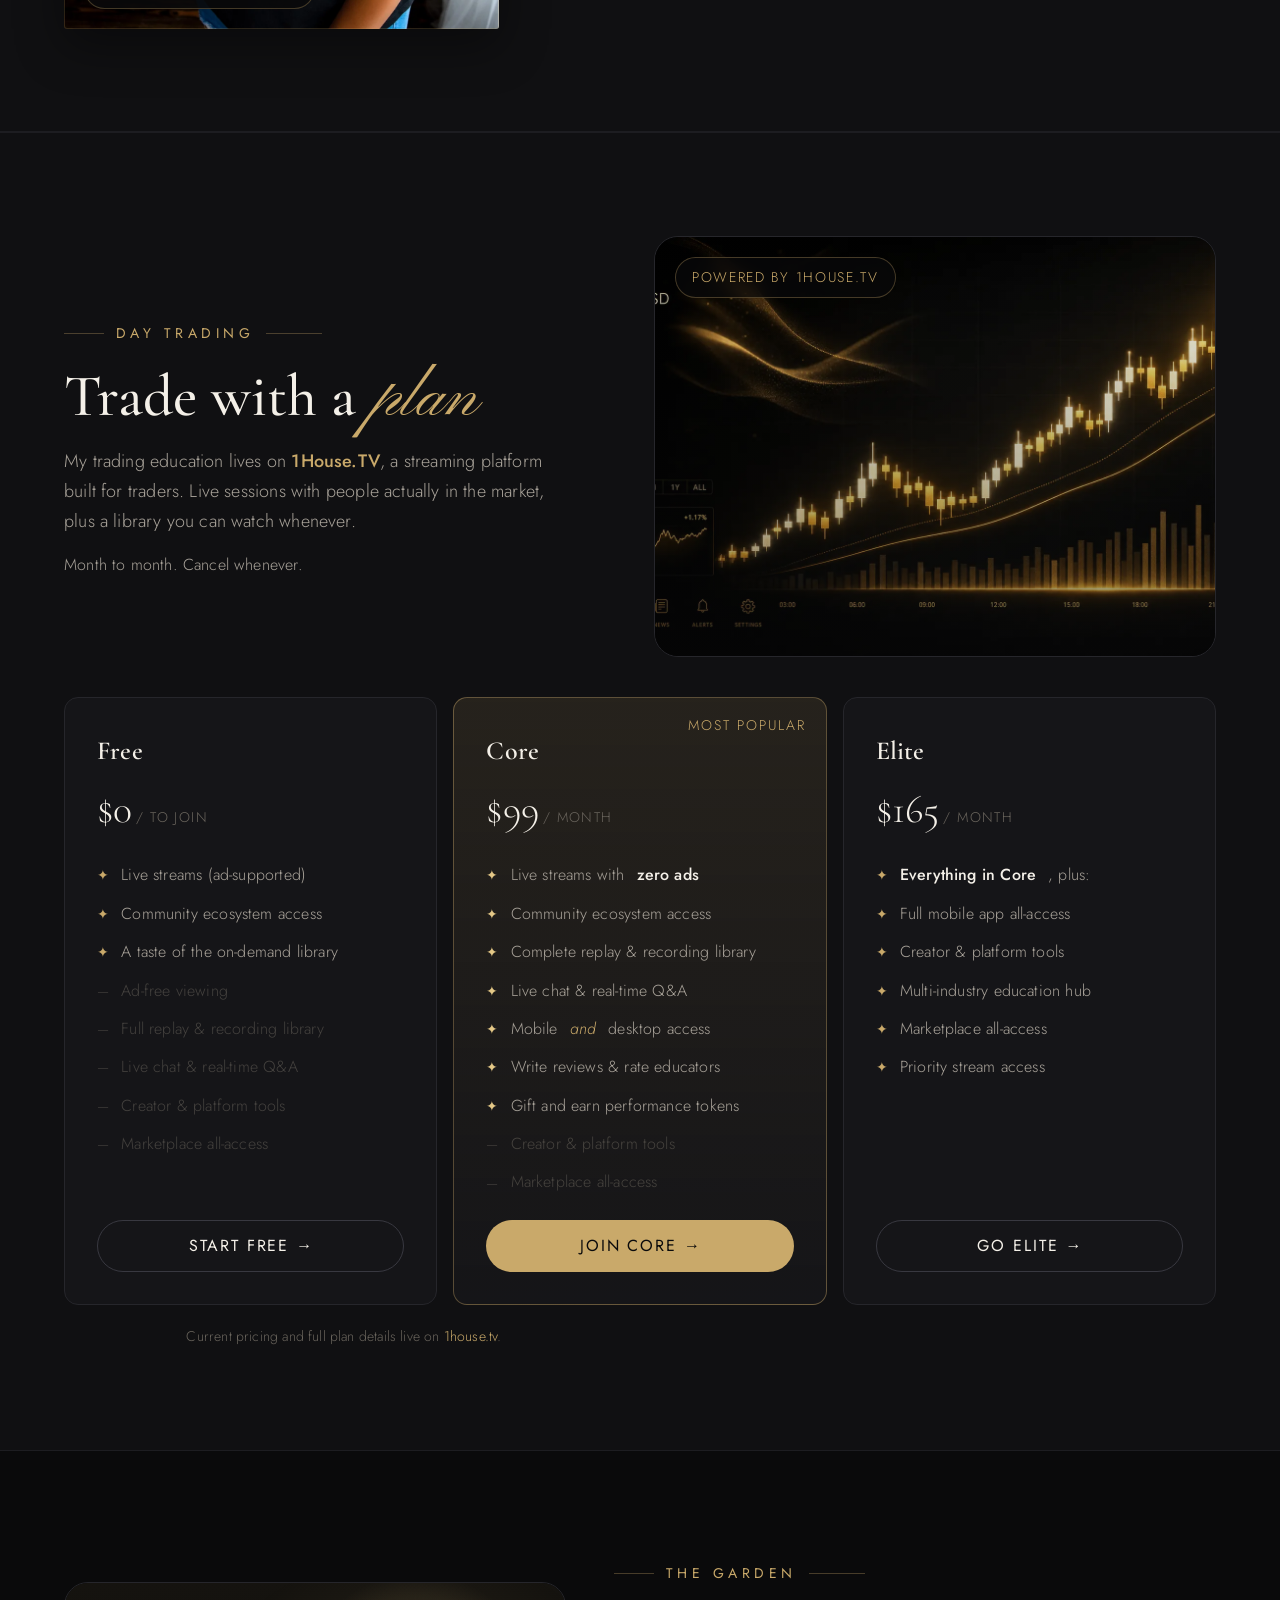
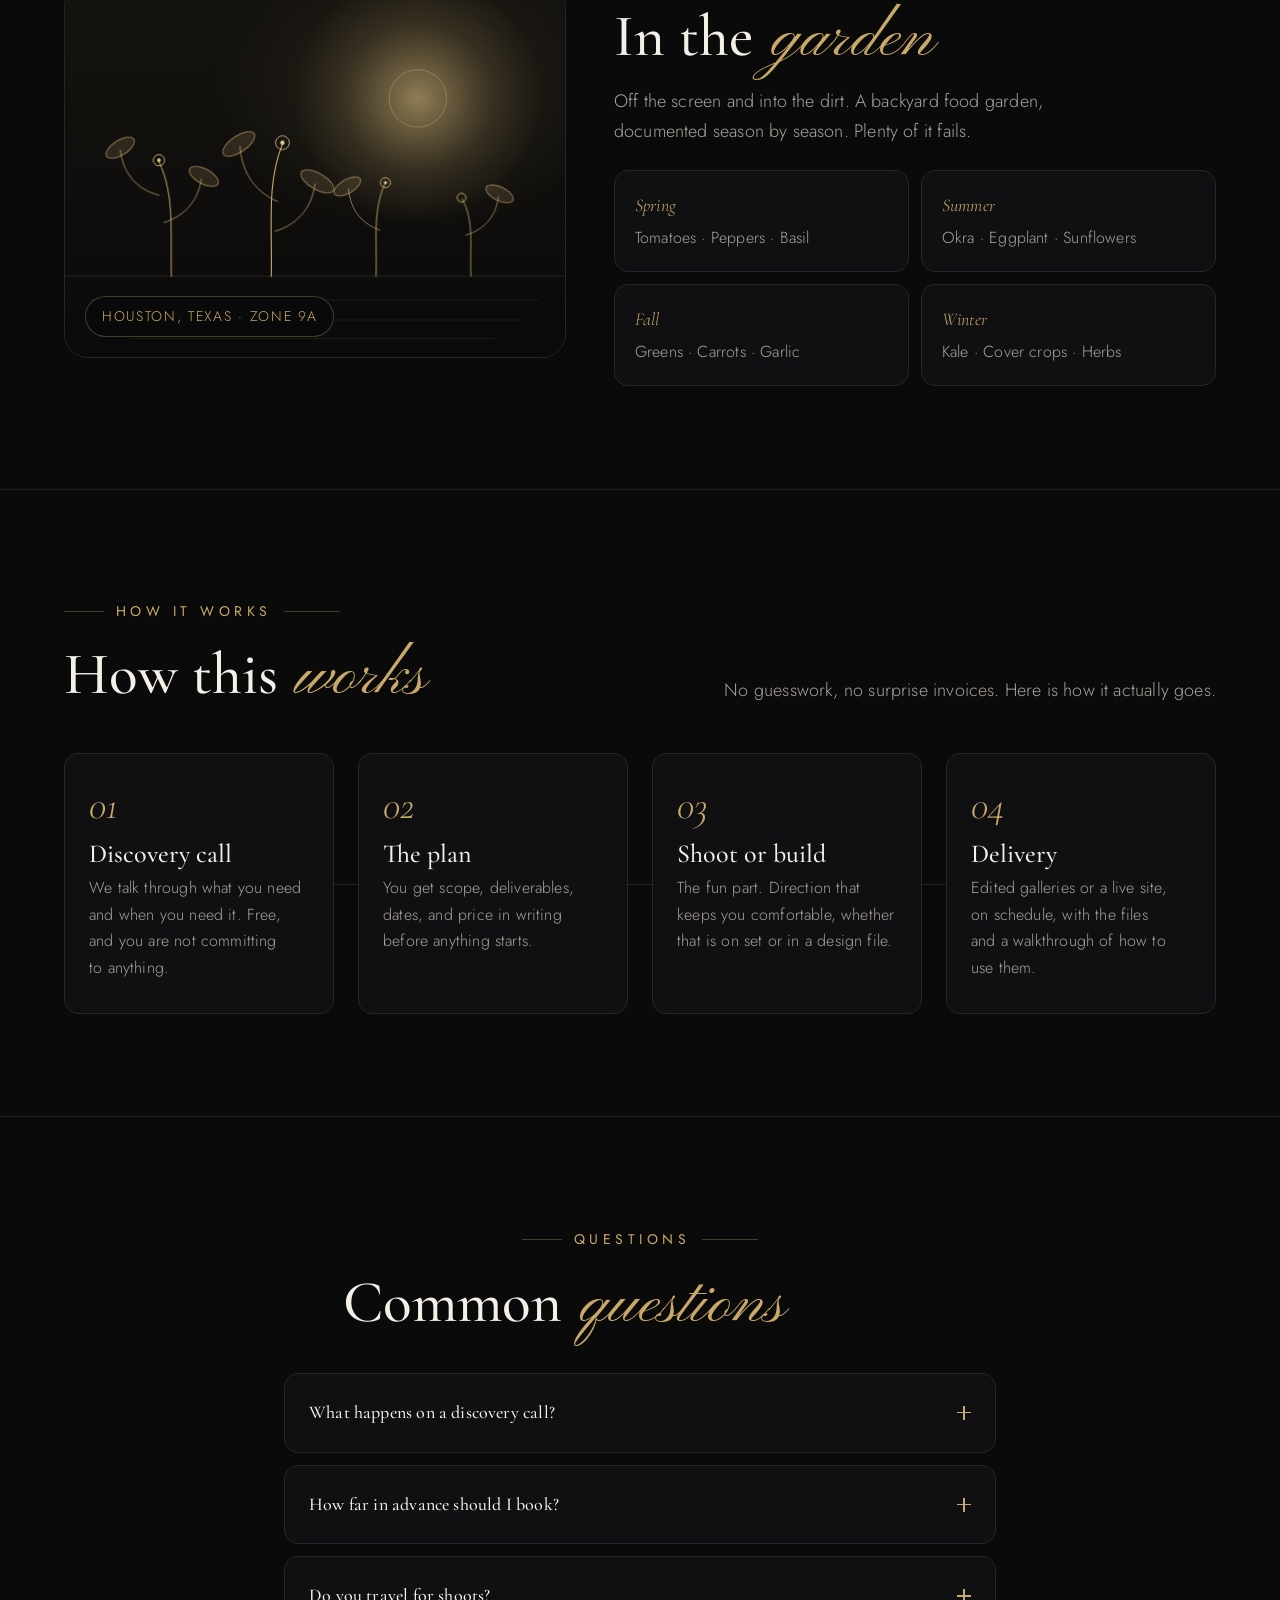
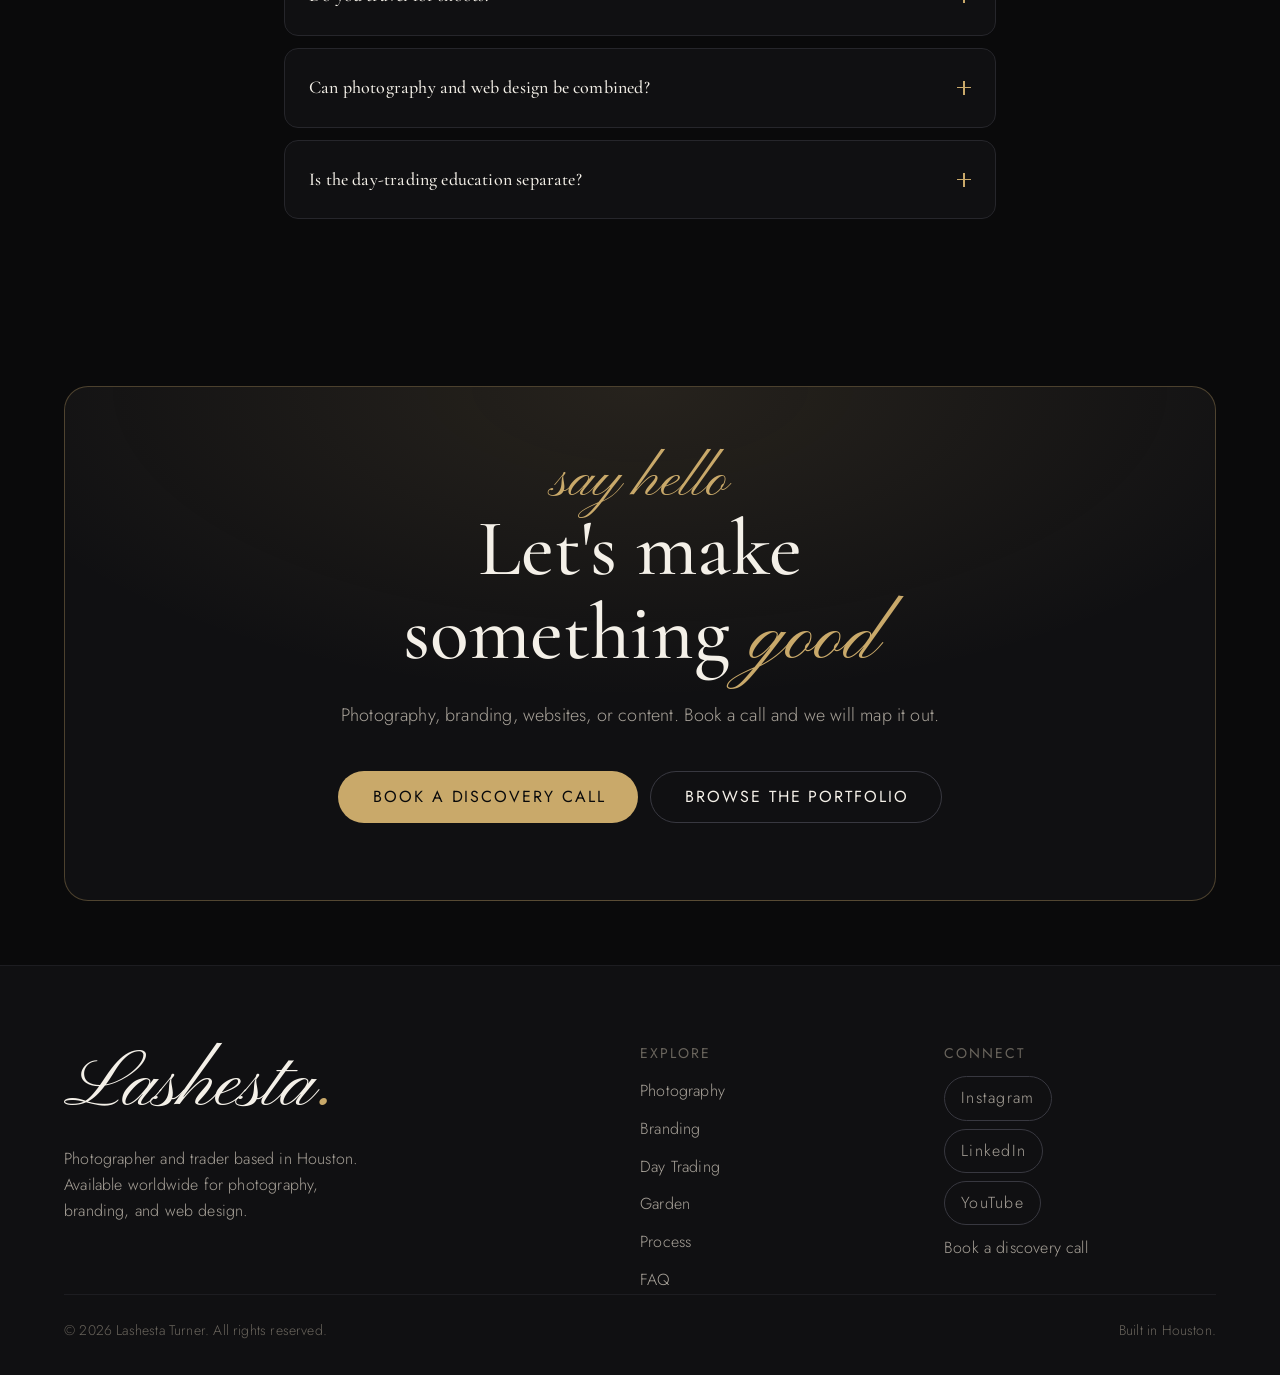
==== commit 060f5195: "Add files via upload" ====
--- a/index.html
+++ b/index.html
@@ -4,7 +4,7 @@
   <meta charset="UTF-8" />
   <meta name="viewport" content="width=device-width, initial-scale=1.0" />
   <title>Lashesta Turner — Photographer · Trader</title>
-  <meta name="description" content="Lashesta Turner's personal brand — photography, branding & web design, day trading with 1House.TV, gardening, and content creation. Book a discovery call from any creative service." />
+  <meta name="description" content="Lashesta Turner. Portrait and brand photography, web design, and day trading education. Based in Houston, available worldwide. Book a discovery call." />
 
   <!-- Fonts: Pinyon Script (cursive) · Cormorant Garamond (serif) · Jost (sans) -->
   <link rel="preconnect" href="https://fonts.googleapis.com" />
@@ -12,7 +12,7 @@
   <link href="https://fonts.googleapis.com/css2?family=Pinyon+Script&family=Cormorant+Garamond:ital,wght@0,400;0,500;0,600;0,700;1,400;1,500&family=Jost:wght@300;400;500&display=swap" rel="stylesheet" />
 
   <meta property="og:title" content="Lashesta Turner — Photographer · Trader" />
-  <meta property="og:description" content="Photography, branding & web design, day trading with 1House.TV, gardening, and content creation." />
+  <meta property="og:description" content="Portrait and brand photography, web design, and trading education. Based in Houston." />
   <meta property="og:type" content="website" />
   <meta property="og:image" content="assets/img/hero.webp" />
 
@@ -81,7 +81,7 @@
           <p class="eyebrow">Photographer · Trader</p>
           <h1 class="hero__title">Lashesta <span class="script">Turner</span></h1>
           <div class="hero__meta">
-            <p>Turning light, markets, and soil into stories — and helping brands look as good as they sound.</p>
+            <p>Portraits, brand work, and websites out of Houston. I trade most mornings and grow most of my own food.</p>
             <div class="hero__actions">
               <a href="#photography" class="btn btn--primary">View Portfolio <span class="arrow">→</span></a>
               <button class="btn btn--ghost" data-book-trigger>Book a Discovery Call</button>
@@ -89,7 +89,7 @@
           </div>
         </div>
         <div class="hero__portrait">
-          <img src="assets/img/hero.webp" alt="Lashesta Turner — professional portrait" />
+          <img src="assets/img/hero.webp" alt="Lashesta Turner" />
         </div>
       </div>
       <div class="hero__scroll" aria-hidden="true">Scroll</div>
@@ -118,10 +118,10 @@
       <div class="container">
         <div class="section-head section-head--row reveal">
           <div>
-            <p class="eyebrow">01 — Photography</p>
-            <h2 class="section-title">Visual <span class="script">stories</span> worth keeping</h2>
-          </div>
-          <p class="section-lede">Editorial portraits, fashion, and cinematic moments. Filter by category and book a discovery call straight from any shot.</p>
+            <p class="eyebrow">Photography</p>
+            <h2 class="section-title">Recent <span class="script">work</span></h2>
+          </div>
+          <p class="section-lede">Portraits, fashion, and brand sessions. Filter by category, or book a call straight from any shot.</p>
         </div>
 
         <div class="filters reveal" role="tablist" aria-label="Filter gallery">
@@ -134,7 +134,7 @@
 
         <div class="gallery__grid">
           <article class="shot shot--lg reveal" data-category="portrait" tabindex="0">
-            <img src="assets/img/gallery-1.webp" alt="Elegant portrait of a woman in a burnt orange dress" loading="lazy" />
+            <img src="assets/img/gallery-1.webp" alt="Portrait session, orange dress" loading="lazy" />
             <div class="shot__overlay">
               <span class="shot__cat">Portrait</span>
               <h3 class="shot__title">Confidence</h3>
@@ -143,7 +143,7 @@
           </article>
 
           <article class="shot shot--md reveal" data-category="portrait" tabindex="0">
-            <img src="assets/img/gallery-2.webp" alt="Professional studio portrait of a woman in a white blazer" loading="lazy" />
+            <img src="assets/img/gallery-2.webp" alt="Studio headshot, white blazer" loading="lazy" />
             <div class="shot__overlay">
               <span class="shot__cat">Portrait</span>
               <h3 class="shot__title">Executive</h3>
@@ -152,7 +152,7 @@
           </article>
 
           <article class="shot shot--tall reveal" data-category="fashion" tabindex="0">
-            <img src="assets/img/gallery-3.webp" alt="Fashion portrait of a woman in a gold pleated skirt" loading="lazy" />
+            <img src="assets/img/gallery-3.webp" alt="Fashion shoot, gold pleated skirt" loading="lazy" />
             <div class="shot__overlay">
               <span class="shot__cat">Fashion</span>
               <h3 class="shot__title">Golden Hour</h3>
@@ -161,7 +161,7 @@
           </article>
 
           <article class="shot shot--wide reveal" data-category="lifestyle" tabindex="0">
-            <img src="assets/img/gallery-4.webp" alt="Lifestyle portrait of a woman in a modern kitchen" loading="lazy" />
+            <img src="assets/img/gallery-4.webp" alt="Lifestyle session in a kitchen" loading="lazy" />
             <div class="shot__overlay">
               <span class="shot__cat">Lifestyle</span>
               <h3 class="shot__title">Modern Living</h3>
@@ -170,7 +170,7 @@
           </article>
 
           <article class="shot shot--tall reveal" data-category="lifestyle" tabindex="0">
-            <img src="assets/img/gallery-5.webp" alt="Cozy lifestyle portrait of a woman on a white sofa" loading="lazy" />
+            <img src="assets/img/gallery-5.webp" alt="Lifestyle session on a white sofa" loading="lazy" />
             <div class="shot__overlay">
               <span class="shot__cat">Lifestyle</span>
               <h3 class="shot__title">Quiet Moments</h3>
@@ -179,7 +179,7 @@
           </article>
 
           <article class="shot shot--sm reveal" data-category="branding" tabindex="0">
-            <img src="assets/img/gallery-6.webp" alt="Branding portrait of a woman on a kitchen counter" loading="lazy" />
+            <img src="assets/img/gallery-6.webp" alt="Branding session, kitchen counter" loading="lazy" />
             <div class="shot__overlay">
               <span class="shot__cat">Branding</span>
               <h3 class="shot__title">Brand Story</h3>
@@ -195,14 +195,14 @@
       <div class="container">
         <div class="branding__layout">
           <div class="branding__visual reveal">
-            <img src="assets/img/branding-portrait.webp" alt="Lashesta Turner behind the camera with her DSLR" loading="lazy" />
+            <img src="assets/img/branding-portrait.webp" alt="Lashesta behind the camera" loading="lazy" />
             <span class="branding__chip">Lashesta Turner Studios</span>
           </div>
           <div class="branding__content">
             <div class="section-head reveal" style="max-width:60ch">
-              <p class="eyebrow">02 — Branding & Websites</p>
-              <h2 class="section-title">Brands that look as <span class="script">good</span> as they sound</h2>
-              <p class="section-lede">Visual identity, web design, and content direction for founders and creatives who want a cohesive, elevated presence — from logo to launch.</p>
+              <p class="eyebrow">Branding &amp; Websites</p>
+              <h2 class="section-title">Make it look like <span class="script">you</span></h2>
+              <p class="section-lede">Logos, websites, and content direction for founders who want the whole thing to hang together. Logo through launch.</p>
             </div>
 
             <div class="brand-list">
@@ -210,7 +210,7 @@
                 <span class="brand-service__num">01</span>
                 <div>
                   <div class="brand-service__title">Brand Identity</div>
-                  <div class="brand-service__desc">Logo suite, color, type, and a brand guide that keeps everything on-tone.</div>
+                  <div class="brand-service__desc">Logo, colors, type, and a guide so nothing drifts later.</div>
                 </div>
                 <a class="brand-service__cta" href="#" data-book-trigger data-service="Branding">Discovery call →</a>
               </div>
@@ -218,7 +218,7 @@
                 <span class="brand-service__num">02</span>
                 <div>
                   <div class="brand-service__title">Website Design</div>
-                  <div class="brand-service__desc">Custom, fast, mobile-first sites built to convert — designed to match your brand.</div>
+                  <div class="brand-service__desc">Fast, mobile-first sites built to bring in work, matched to your brand.</div>
                 </div>
                 <a class="brand-service__cta" href="#" data-book-trigger data-service="Website Design">Discovery call →</a>
               </div>
@@ -226,7 +226,7 @@
                 <span class="brand-service__num">03</span>
                 <div>
                   <div class="brand-service__title">Content Direction</div>
-                  <div class="brand-service__desc">Photo, video, and social strategy so your brand shows up consistently everywhere.</div>
+                  <div class="brand-service__desc">Photo, video, and social planning so you show up the same way everywhere.</div>
                 </div>
                 <a class="brand-service__cta" href="#" data-book-trigger data-service="Content Creation">Discovery call →</a>
               </div>
@@ -236,21 +236,21 @@
       </div>
     </section>
 
-    <!-- ============ DAY TRADING — 1House.TV ============ -->
+    <!-- ============ DAY TRADING ============ -->
     <section class="section trading" id="trading">
       <div class="container">
         <div class="trading__layout">
           <div class="reveal">
-            <p class="eyebrow">03 — Day Trading</p>
+            <p class="eyebrow">Day Trading</p>
             <h2 class="section-title">Trade with a <span class="script">plan</span></h2>
-            <p class="section-lede">My day-trading education runs on <strong style="color:var(--color-gold);font-weight:500">1House.TV</strong> — the first education streaming platform for traders. Live streams with working traders, plus an on-demand library you can learn from anytime.</p>
-            <p style="color:var(--color-text-muted);font-size:var(--text-sm);margin-top:var(--space-4)">Subscriptions are month-to-month and cancel anytime.</p>
+            <p class="section-lede">My trading education lives on <strong style="color:var(--color-gold);font-weight:500">1House.TV</strong>, a streaming platform built for traders. Live sessions with people actually in the market, plus a library you can watch whenever.</p>
+            <p style="color:var(--color-text-muted);font-size:var(--text-sm);margin-top:var(--space-4)">Month to month. Cancel whenever.</p>
           </div>
 
           <div class="reveal">
             <div class="trading__visual">
               <span class="trading__badge">Powered by 1House.TV</span>
-              <img src="assets/img/trading.webp" alt="Elegant candlestick trading chart in gold tones" loading="lazy" />
+              <img src="assets/img/trading.webp" alt="Candlestick chart" loading="lazy" />
             </div>
           </div>
         </div>
@@ -277,7 +277,7 @@
             <span class="pkg__name">Core</span>
             <div class="pkg__price">$99<span class="per">/ month</span></div>
             <ul class="pkg__features">
-              <li>Live streams — <strong>zero ads</strong></li>
+              <li>Live streams with <strong>zero ads</strong></li>
               <li>Community ecosystem access</li>
               <li>Complete replay &amp; recording library</li>
               <li>Live chat &amp; real-time Q&amp;A</li>
@@ -304,7 +304,7 @@
             <a class="btn btn--ghost pkg__btn" href="https://subscribe.1house.tv/lashestaturner" target="_blank" rel="noopener">Go Elite →</a>
           </div>
         </div>
-        <p class="trading__note">See current pricing and full plan details on <a href="https://subscribe.1house.tv/lashestaturner" target="_blank" rel="noopener" style="color:var(--color-gold)">1house.tv</a>.</p>
+        <p class="trading__note">Current pricing and full plan details live on <a href="https://subscribe.1house.tv/lashestaturner" target="_blank" rel="noopener" style="color:var(--color-gold)">1house.tv</a>.</p>
       </div>
     </section>
 
@@ -382,9 +382,9 @@
             <span class="garden__chip">Houston, Texas · Zone 9a</span>
           </div>
           <div class="reveal">
-            <p class="eyebrow">04 — The Garden</p>
-            <h2 class="section-title">Growing things, growing <span class="script">patience</span></h2>
-            <p class="section-lede">Off the screen and into the soil. A backyard food garden documenting what grows, what fails, and the slow joy of the seasons.</p>
+            <p class="eyebrow">The Garden</p>
+            <h2 class="section-title">In the <span class="script">garden</span></h2>
+            <p class="section-lede">Off the screen and into the dirt. A backyard food garden, documented season by season. Plenty of it fails.</p>
 
             <div class="season-grid">
               <div class="season reveal"><div class="season__name">Spring</div><div class="season__crop">Tomatoes · Peppers · Basil</div></div>
@@ -403,32 +403,32 @@
       <div class="container">
         <div class="section-head section-head--row reveal">
           <div>
-            <p class="eyebrow">05 — The Process</p>
-            <h2 class="section-title">Simple, from hello to <span class="script">delivery</span></h2>
-          </div>
-          <p class="section-lede">No guesswork and no surprise invoices. Here's exactly how working together goes.</p>
+            <p class="eyebrow">How It Works</p>
+            <h2 class="section-title">How this <span class="script">works</span></h2>
+          </div>
+          <p class="section-lede">No guesswork, no surprise invoices. Here is how it actually goes.</p>
         </div>
 
         <ol class="process__grid" role="list">
           <li class="process__step reveal">
             <span class="process__num">01</span>
             <h3 class="process__title">Discovery call</h3>
-            <p class="process__desc">A relaxed conversation about what you need, the mood you're after, and your timeline. Free, no obligation.</p>
+            <p class="process__desc">We talk through what you need and when you need it. Free, and you are not committing to anything.</p>
           </li>
           <li class="process__step reveal">
             <span class="process__num">02</span>
             <h3 class="process__title">The plan</h3>
-            <p class="process__desc">You get a clear proposal — scope, deliverables, dates, and price in writing before anything begins.</p>
+            <p class="process__desc">You get scope, deliverables, dates, and price in writing before anything starts.</p>
           </li>
           <li class="process__step reveal">
             <span class="process__num">03</span>
             <h3 class="process__title">Shoot or build</h3>
-            <p class="process__desc">The fun part. Direction that makes you feel comfortable, whether it's in front of a lens or in a design file.</p>
+            <p class="process__desc">The fun part. Direction that keeps you comfortable, whether that is on set or in a design file.</p>
           </li>
           <li class="process__step reveal">
             <span class="process__num">04</span>
             <h3 class="process__title">Delivery</h3>
-            <p class="process__desc">Edited galleries or a launched site, delivered on schedule — plus the files and guidance to use them well.</p>
+            <p class="process__desc">Edited galleries or a live site, on schedule, with the files and a walkthrough of how to use them.</p>
           </li>
         </ol>
       </div>
@@ -438,18 +438,18 @@
     <section class="section faq" id="faq">
       <div class="container container--narrow">
         <div class="section-head reveal" style="text-align:center">
-          <p class="eyebrow" style="justify-content:center">06 — Questions</p>
-          <h2 class="section-title">Good to <span class="script">know</span></h2>
+          <p class="eyebrow" style="justify-content:center">Questions</p>
+          <h2 class="section-title">Common <span class="script">questions</span></h2>
         </div>
 
         <div class="faq__list">
           <details class="faq__item reveal">
             <summary class="faq__q">What happens on a discovery call?<span class="faq__icon" aria-hidden="true"></span></summary>
-            <div class="faq__a"><p>We talk through what you're creating, what it's for, and what success looks like. You'll leave with a clear sense of scope and cost — whether or not you book.</p></div>
+            <div class="faq__a"><p>We talk through what you are making and what it is for. You will leave knowing the scope and the cost, whether or not you book.</p></div>
           </details>
           <details class="faq__item reveal">
             <summary class="faq__q">How far in advance should I book?<span class="faq__icon" aria-hidden="true"></span></summary>
-            <div class="faq__a"><p>Two to four weeks is comfortable for most sessions. Larger brand or web projects benefit from more lead time, and rush availability can sometimes be arranged.</p></div>
+            <div class="faq__a"><p>Two to four weeks is comfortable for most sessions. Bigger brand or web projects need more runway. Rush dates are sometimes possible, so just ask.</p></div>
           </details>
           <details class="faq__item reveal">
             <summary class="faq__q">Do you travel for shoots?<span class="faq__icon" aria-hidden="true"></span></summary>
@@ -457,11 +457,11 @@
           </details>
           <details class="faq__item reveal">
             <summary class="faq__q">Can photography and web design be combined?<span class="faq__icon" aria-hidden="true"></span></summary>
-            <div class="faq__a"><p>That's often the best value. Shooting imagery specifically for a site means the visuals and the design are built for each other instead of being forced together later.</p></div>
+            <div class="faq__a"><p>Often the better buy. Shooting for a specific site means the photos and the layout are made for each other instead of forced together after the fact.</p></div>
           </details>
           <details class="faq__item reveal">
             <summary class="faq__q">Is the day-trading education separate?<span class="faq__icon" aria-hidden="true"></span></summary>
-            <div class="faq__a"><p>Yes. Trading education is hosted on 1House.TV as its own membership and is unrelated to creative bookings. It's education only — not financial advice, and not a promise of results.</p></div>
+            <div class="faq__a"><p>Yes. Trading education sits on 1House.TV as its own membership and has nothing to do with creative bookings. It is education only. Not financial advice, and not a promise of results.</p></div>
           </details>
         </div>
       </div>
@@ -471,9 +471,9 @@
     <section class="section section--tight">
       <div class="container">
         <div class="book-cta reveal">
-          <span class="book-cta__script">let's begin</span>
-          <h2 class="book-cta__title">Create something <span class="script">worth framing</span></h2>
-          <p>Photography, branding, websites, or content — book a discovery call and we'll map it out together.</p>
+          <span class="book-cta__script">say hello</span>
+          <h2 class="book-cta__title">Let's make something <span class="script">good</span></h2>
+          <p>Photography, branding, websites, or content. Book a call and we will map it out.</p>
           <div class="book-cta__actions">
             <button class="btn btn--primary" data-book-trigger>Book a Discovery Call</button>
             <a href="#photography" class="btn btn--ghost">Browse the portfolio</a>
@@ -489,7 +489,7 @@
       <div class="footer__top">
         <div>
           <div class="footer__brand">Lashesta<span class="dot">.</span></div>
-          <p class="footer__tag">Photographer, trader, and creator based in Houston, Texas. Available worldwide for photography, branding, and web design.</p>
+          <p class="footer__tag">Photographer and trader based in Houston. Available worldwide for photography, branding, and web design.</p>
         </div>
         <div class="footer__col">
           <h4>Explore</h4>
@@ -514,7 +514,7 @@
       </div>
       <div class="footer__bottom">
         <span>© <span data-year></span> Lashesta Turner. All rights reserved.</span>
-        <span>Designed & built with intention.</span>
+        <span>Built in Houston.</span>
       </div>
     </div>
   </footer>
@@ -526,7 +526,7 @@
         <div>
           <span class="script" style="font-size:var(--text-xl)">discovery call</span>
           <h3 id="booking-title">Book a discovery call</h3>
-          <p data-booking-subtitle>Tell me what you're dreaming up and I'll reach out within 24 hours.</p>
+          <p data-booking-subtitle>Tell me what you have in mind and I will get back to you within a day.</p>
         </div>
         <button class="booking__close" data-book-close aria-label="Close form">
           <svg width="18" height="18" viewBox="0 0 24 24" fill="none" stroke="currentColor" stroke-width="2"><path d="M18 6 6 18M6 6l12 12"/></svg>
@@ -539,21 +539,21 @@
         <div class="field">
           <span class="field__label">What can I help with?</span>
           <div class="session-types" data-session-types>
-            <button type="button" class="session-type is-selected" data-service-name="Photography" data-service-price="Discovery call — free">
+            <button type="button" class="session-type is-selected" data-service-name="Photography" data-service-price="Free">
               <span class="session-type__name">Photography</span>
-              <span class="session-type__price">Discovery call — free</span>
+              <span class="session-type__price">Free</span>
             </button>
-            <button type="button" class="session-type" data-service-name="Content Creation" data-service-price="Discovery call — free">
+            <button type="button" class="session-type" data-service-name="Content Creation" data-service-price="Free">
               <span class="session-type__name">Content Creation</span>
-              <span class="session-type__price">Discovery call — free</span>
+              <span class="session-type__price">Free</span>
             </button>
-            <button type="button" class="session-type" data-service-name="Website Design" data-service-price="Discovery call — free">
+            <button type="button" class="session-type" data-service-name="Website Design" data-service-price="Free">
               <span class="session-type__name">Website Design</span>
-              <span class="session-type__price">Discovery call — free</span>
+              <span class="session-type__price">Free</span>
             </button>
-            <button type="button" class="session-type" data-service-name="Branding" data-service-price="Discovery call — free">
+            <button type="button" class="session-type" data-service-name="Branding" data-service-price="Free">
               <span class="session-type__name">Branding</span>
-              <span class="session-type__price">Discovery call — free</span>
+              <span class="session-type__price">Free</span>
             </button>
           </div>
         </div>
@@ -593,11 +593,11 @@
 
         <div class="field">
           <label class="field__label" for="bk-notes">Project details</label>
-          <textarea class="field__textarea" id="bk-notes" name="notes" placeholder="Tell me about the vibe, timeline, and what you're hoping to create..."></textarea>
+          <textarea class="field__textarea" id="bk-notes" name="notes" placeholder="What you have in mind, your timeline, anything else worth knowing"></textarea>
         </div>
 
         <button type="submit" class="btn btn--primary btn--block">Request discovery call →</button>
-        <p style="font-size:var(--text-xs);color:var(--color-text-faint);text-align:center;margin-top:var(--space-3)">No payment required — this just books your discovery call.</p>
+        <p style="font-size:var(--text-xs);color:var(--color-text-faint);text-align:center;margin-top:var(--space-3)">No payment required. This just requests the call.</p>
       </form>
 
       <div class="booking__success" data-booking-success hidden>
@@ -611,333 +611,5 @@
   </div>
 
   <script src="js/main.js"></script>
-<script data-pplx-inline-edit>
-(function () {
-  if (window === window.top) return;
-
-  const allowedParentOrigins = ["https://www.perplexity.ai","https://perplexity.ai","https://testing.perplexity.ai","https://staging.perplexity.ai","https://*.preview.i.perplexity.ai","http://perplexity.localhost","http://localhost:1420","http://127.0.0.1:1420","http://localhost:3000","http://127.0.0.1:3000","http://localhost:5173","http://127.0.0.1:5173"];
-  const MAX_FONT_BYTES = 500 * 1024;
-  const MAX_TOTAL_FONT_BYTES = 2 * 1024 * 1024;
-  let scrollForwarding = false;
-  let scrollRaf = 0;
-  let trustedTopOrigin = null;
-
-  // Allow entries like "https://*.preview.i.perplexity.ai" — the wildcard
-  // matches a single DNS label (no dots), so "https://*.foo" cannot stretch
-  // across multiple labels.
-  function matchesAllowedOrigin(origin) {
-    if (!origin) return false;
-    for (const entry of allowedParentOrigins) {
-      if (!entry.includes("*")) {
-        if (entry === origin) return true;
-        continue;
-      }
-      const pattern = new RegExp(
-        "^" +
-          entry.replace(/[.+?^${}()|[\]\\]/g, "\\$&").replace(/\*/g, "[^.]+") +
-          "$",
-      );
-      if (pattern.test(origin)) return true;
-    }
-    return false;
-  }
-
-  // Trust decision: when the sender is same-origin-visible (event.origin is a
-  // real origin like https://www.perplexity.ai) we trust event.origin directly.
-  // When event.origin is "null" (opaque broker srcdoc), we fall back to the
-  // broker's stamped `parentOrigin` to identify the top window. The fallback
-  // is claim-only — we rely on the browser's native `targetOrigin` enforcement
-  // on the response path (see postToTrustedTop) to ensure replies can't be
-  // delivered to anyone but the actual top window of that claimed origin.
-  function getTrustedParentOrigin(event) {
-    const forwardedParentOrigin =
-      typeof event.data.parentOrigin === "string" ? event.data.parentOrigin : null;
-    const parentOrigin = event.origin === "null" ? forwardedParentOrigin : event.origin;
-    return matchesAllowedOrigin(parentOrigin) ? parentOrigin : null;
-  }
-
-  // All responses go to window.top with targetOrigin = the allowlisted origin.
-  // An attacker that iframes us inside their own null-origin broker can claim
-  // any parentOrigin they like, but the browser will drop the reply whenever
-  // the real top's origin doesn't match — so the screenshot never leaves.
-  function postToTrustedTop(message) {
-    if (!trustedTopOrigin) return;
-    try {
-      window.top.postMessage(message, trustedTopOrigin);
-    } catch (_error) {}
-  }
-
-  function inlineAll(original, clone) {
-    if (original.nodeType !== 1 || clone.nodeType !== 1) return;
-
-    try {
-      const computedStyle = getComputedStyle(original);
-      // cssText on a computed style is the serialized declaration in modern
-      // Chromium/Safari — a single read beats enumerating ~400 longhand
-      // properties. Firefox returns "" here, so we fall back on empty.
-      const serialized = computedStyle.cssText;
-      if (serialized) {
-        clone.style.cssText = serialized;
-      } else {
-        const parts = new Array(computedStyle.length);
-        for (let index = 0; index < computedStyle.length; index += 1) {
-          const property = computedStyle[index];
-          parts[index] = `${property}:${computedStyle.getPropertyValue(property)};`;
-        }
-        clone.style.cssText = parts.join("");
-      }
-    } catch (_error) {}
-
-    const originalChildren = original.children;
-    const clonedChildren = clone.children;
-    for (
-      let index = 0;
-      index < originalChildren.length && index < clonedChildren.length;
-      index += 1
-    ) {
-      inlineAll(originalChildren[index], clonedChildren[index]);
-    }
-  }
-
-  function extractFontUrl(srcValue) {
-    const matches = [
-      ...srcValue.matchAll(
-        /url\(["']?([^"')]+)["']?\)(?:\s*format\(["']?([^"')]+)["']?\))?/gi,
-      ),
-    ];
-    if (matches.length === 0) return null;
-    const woff2 = matches.find((m) => m[2] && m[2].toLowerCase().includes("woff2"));
-    if (woff2) return woff2[1];
-    const woff = matches.find((m) => m[2] && m[2].toLowerCase().includes("woff"));
-    if (woff) return woff[1];
-    return matches[0][1];
-  }
-
-  // Cache resolved font URL -> data URI across captures. Fonts on a page
-  // essentially never change, and a batch run emits multiple captures back to
-  // back — without this we'd refetch + re-base64 every time.
-  const fontDataUriCache = new Map();
-  const SRC_DECLARATION_RE = /src\s*:\s*[^;}]+/i;
-
-  async function fetchAsDataUri(url) {
-    if (fontDataUriCache.has(url)) return fontDataUriCache.get(url);
-    let dataUri = null;
-    try {
-      const response = await fetch(url, { mode: "cors", credentials: "omit" });
-      if (response.ok) {
-        const blob = await response.blob();
-        if (blob.size <= MAX_FONT_BYTES) {
-          dataUri = await new Promise((resolve) => {
-            const reader = new FileReader();
-            reader.onloadend = () =>
-              resolve(typeof reader.result === "string" ? reader.result : null);
-            reader.onerror = () => resolve(null);
-            reader.readAsDataURL(blob);
-          });
-        }
-      }
-    } catch (_error) {
-      dataUri = null;
-    }
-    fontDataUriCache.set(url, dataUri);
-    return dataUri;
-  }
-
-  function collectFontFaceRuleTexts() {
-    const rules = [];
-    for (const sheet of document.styleSheets) {
-      let cssRules;
-      try {
-        cssRules = sheet.cssRules;
-      } catch (_error) {
-        continue;
-      }
-      if (!cssRules) continue;
-      for (const rule of cssRules) {
-        const cssText = rule.cssText || "";
-        if (cssText.startsWith("@font-face")) rules.push(cssText);
-      }
-    }
-    return rules;
-  }
-
-  async function buildInlinedFontCss() {
-    const ruleTexts = collectFontFaceRuleTexts();
-    if (ruleTexts.length === 0) return null;
-
-    const resolved = ruleTexts.map((cssText) => {
-      if (!SRC_DECLARATION_RE.test(cssText)) return null;
-      const srcMatch = cssText.match(/src\s*:\s*([^;}]+)[;}]/i);
-      if (!srcMatch) return null;
-      const url = extractFontUrl(srcMatch[1]);
-      if (!url) return null;
-      try {
-        return { cssText, url: new URL(url, document.baseURI).href };
-      } catch (_error) {
-        return null;
-      }
-    });
-
-    const dataUris = await Promise.all(
-      resolved.map((entry) => (entry ? fetchAsDataUri(entry.url) : Promise.resolve(null))),
-    );
-
-    const inlined = [];
-    let totalBytes = 0;
-    for (let index = 0; index < resolved.length; index += 1) {
-      const entry = resolved[index];
-      const dataUri = dataUris[index];
-      if (!entry || !dataUri) continue;
-      const approxBytes = dataUri.length * 0.75;
-      if (totalBytes + approxBytes > MAX_TOTAL_FONT_BYTES) break;
-      totalBytes += approxBytes;
-      inlined.push(entry.cssText.replace(SRC_DECLARATION_RE, `src: url("${dataUri}")`));
-    }
-    return inlined.length > 0 ? inlined.join("\n") : null;
-  }
-
-  function stripExternal(clone) {
-    const images = clone.querySelectorAll("img");
-    for (let index = 0; index < images.length; index += 1) {
-      const src = images[index].getAttribute("src");
-      if (src && !src.startsWith("data:")) images[index].removeAttribute("src");
-    }
-
-    const elements = clone.querySelectorAll("*");
-    for (let index = 0; index < elements.length; index += 1) {
-      const style = elements[index].style.cssText;
-      if (style && style.includes("url(")) {
-        elements[index].style.cssText = style.replace(
-          /url\(["']?(?!data:)[^)"']*["']?\)/gi,
-          "none",
-        );
-      }
-    }
-  }
-
-  function emitScroll() {
-    scrollRaf = 0;
-    if (!scrollForwarding) return;
-    postToTrustedTop({
-      type: "INLINE_EDIT_SCROLL",
-      scrollX: window.scrollX,
-      scrollY: window.scrollY,
-    });
-  }
-
-  window.addEventListener(
-    "scroll",
-    function () {
-      if (!scrollForwarding || scrollRaf) return;
-      scrollRaf = requestAnimationFrame(emitScroll);
-    },
-    { passive: true, capture: true },
-  );
-
-  async function handleCaptureRequest(event) {
-    const requestId = event.data.requestId;
-    const scrollX = window.scrollX;
-    const scrollY = window.scrollY;
-    const width = window.innerWidth;
-    const height = window.innerHeight;
-
-    function postResult(dataUrl) {
-      postToTrustedTop({
-        type: "INLINE_EDIT_SCREENSHOT_RESULT",
-        requestId,
-        dataUrl,
-        scrollX,
-        scrollY,
-      });
-    }
-
-    try {
-      // Wait for any pending web fonts to resolve so both inline metrics and
-      // the @font-face inlining below see the same loaded faces.
-      if (document.fonts && document.fonts.ready) {
-        try {
-          await document.fonts.ready;
-        } catch (_error) {}
-      }
-
-      const clone = document.documentElement.cloneNode(true);
-      inlineAll(document.documentElement, clone);
-
-      const removedNodes = clone.querySelectorAll("script,link[rel=\"stylesheet\"],style");
-      for (let index = 0; index < removedNodes.length; index += 1) {
-        removedNodes[index].remove();
-      }
-
-      stripExternal(clone);
-
-      // Re-embed web fonts as data-URI @font-face rules so the SVG rasterizer
-      // can resolve them — external font URLs aren't fetched during
-      // foreignObject rendering, which would otherwise force a fallback face
-      // and change text metrics.
-      const inlinedFontCss = await buildInlinedFontCss();
-      if (inlinedFontCss) {
-        const styleEl = document.createElement("style");
-        styleEl.textContent = inlinedFontCss;
-        const head = clone.querySelector("head");
-        if (head) head.appendChild(styleEl);
-        else clone.insertBefore(styleEl, clone.firstChild);
-      }
-
-      const html = new XMLSerializer().serializeToString(clone);
-      const svg =
-        `<svg xmlns="http://www.w3.org/2000/svg" width="${width}" height="${height}">` +
-        '<foreignObject width="100%" height="100%">' +
-        `<div xmlns="http://www.w3.org/1999/xhtml" style="width:${width}px;height:${height}px;overflow:hidden">` +
-        `<div style="position:relative;left:-${scrollX}px;top:-${scrollY}px">` +
-        html +
-        "</div></div></foreignObject></svg>";
-      const svgUrl = `data:image/svg+xml;charset=utf-8,${encodeURIComponent(svg)}`;
-      const image = new Image();
-      image.onload = function () {
-        const canvas = document.createElement("canvas");
-        canvas.width = width;
-        canvas.height = height;
-        canvas.getContext("2d").drawImage(image, 0, 0);
-        postResult(canvas.toDataURL("image/png"));
-      };
-      image.onerror = function () {
-        postResult(null);
-      };
-      image.src = svgUrl;
-    } catch (_error) {
-      postResult(null);
-    }
-  }
-
-  window.addEventListener("message", function (event) {
-    if (!event.data) return;
-    // Only accept messages from the direct parent frame. Blocks sibling /
-    // unrelated-window postMessage senders that could otherwise reach us.
-    if (event.source !== window.parent) return;
-
-    const trustedParentOrigin = getTrustedParentOrigin(event);
-    if (!trustedParentOrigin) return;
-    trustedTopOrigin = trustedParentOrigin;
-
-    if (event.data.type === "INLINE_EDIT_SCROLL_START") {
-      scrollForwarding = true;
-      emitScroll();
-      return;
-    }
-
-    if (event.data.type === "INLINE_EDIT_SCROLL_STOP") {
-      scrollForwarding = false;
-      if (scrollRaf) cancelAnimationFrame(scrollRaf);
-      scrollRaf = 0;
-      return;
-    }
-
-    if (event.data.type !== "INLINE_EDIT_CAPTURE_REQUEST") return;
-
-    handleCaptureRequest(event);
-  });
-})();
-
-
-</script></body>
+</body>
 </html>
--- a/css/style.css
+++ b/css/style.css
@@ -1,7 +1,5 @@
-/* =========================================================
-   LASHESTA TURNER — Black · Champagne Gold · Soft White
-   Feminine editorial: Pinyon Script (cursive) · Cormorant (serif) · Jost (sans)
-   ========================================================= */
+/* Lashesta Turner
+   Fonts: Pinyon Script, Cormorant Garamond, Jost */
 
 :root {
   /* Type scale */
@@ -198,12 +196,12 @@
   padding: var(--space-4) var(--space-8); border-radius: var(--radius-full);
   border: 1px solid transparent;
   position: relative; overflow: hidden; isolation: isolate;
-  text-indent: 0.12em; /* optically re-centre against trailing letter-spacing */
+  text-indent: 0.12em; /* re-centre against trailing letter-spacing */
   transition: background var(--transition-interactive), color var(--transition-interactive), border-color var(--transition-interactive), transform var(--transition-interactive), box-shadow var(--transition-interactive);
   white-space: nowrap; flex-shrink: 0;
 }
 .btn > * { position: relative; z-index: 1; }
-/* cinematic shine sweep */
+/* shine sweep */
 .btn::after {
   content: ''; position: absolute; top: 0; bottom: 0; left: -60%; width: 40%;
   background: linear-gradient(100deg, transparent, rgba(255,255,255,0.28), transparent);
@@ -596,10 +594,7 @@
 .season-grid .season:nth-child(3) { transition-delay: 160ms; }
 .season-grid .season:nth-child(4) { transition-delay: 240ms; }
 
-/* =========================================================
-   CINEMATIC LAYER — motion, depth, and editorial polish
-   Colours & type all inherit from the tokens above.
-   ========================================================= */
+/* Motion and hover states */
 
 /* ---- Garden art panel ---- */
 .garden__media--art { aspect-ratio: 4 / 3; background: var(--color-bg); }
@@ -624,7 +619,7 @@
 @keyframes garden-grow { to { opacity: 1; stroke-dashoffset: 0; } }
 @keyframes garden-leaf { from { opacity: 0; } to { opacity: 1; } }
 .garden__art-bloom circle { opacity: 0; animation: garden-leaf 900ms ease forwards; animation-delay: 820ms; }
-/* slow breathing glow on the sun disc */
+/* glow on the sun disc */
 .garden__media--art::after {
   content: ''; position: absolute; inset: 0; pointer-events: none;
   background: radial-gradient(60% 55% at 70% 30%, rgba(228,200,135,0.10), transparent 70%);
@@ -632,12 +627,12 @@
 }
 @keyframes garden-breathe { 0%,100% { opacity: 0.55; } 50% { opacity: 1; } }
 
-/* ---- Cinematic scroll reveal (upgrades the base .reveal) ---- */
+/* ---- Scroll reveal ---- */
 .reveal { transition: opacity 900ms cubic-bezier(0.16,1,0.3,1), transform 900ms cubic-bezier(0.16,1,0.3,1), filter 900ms ease; }
 .reveal:not(.is-visible) { filter: blur(6px); }
 .reveal.is-visible { filter: blur(0); }
 
-/* ---- Header: blur + shrink once scrolled ---- */
+/* ---- Header ---- */
 .header { transition: background 400ms ease, backdrop-filter 400ms ease, border-color 400ms ease, padding 400ms ease; }
 .header.is-scrolled {
   background: rgba(10,10,11,0.72);
@@ -647,7 +642,7 @@
 }
 [data-theme='light'] .header.is-scrolled { background: rgba(246,242,234,0.78); }
 
-/* thin gold scroll-progress bar */
+/* scroll progress bar */
 .scroll-progress {
   position: fixed; top: 0; left: 0; height: 2px; width: 0;
   background: linear-gradient(90deg, var(--color-gold), var(--color-gold-bright));
@@ -655,7 +650,7 @@
   box-shadow: 0 0 14px var(--color-gold-glow);
 }
 
-/* ---- Hero: staged entrance + slow drift ---- */
+/* ---- Hero ---- */
 .hero__text > *,
 .hero__portrait { opacity: 0; animation: hero-rise 1200ms cubic-bezier(0.16,1,0.3,1) forwards; }
 .hero__text .eyebrow    { animation-delay: 120ms; }
@@ -664,11 +659,11 @@
 .hero__portrait         { animation-delay: 340ms; }
 @keyframes hero-rise { from { opacity: 0; transform: translateY(26px); } to { opacity: 1; transform: translateY(0); } }
 
-/* very slow ken-burns on the hero portrait */
+/* slow zoom on the portrait */
 .hero__portrait img { animation: kenburns 22s ease-in-out infinite alternate; will-change: transform; }
 @keyframes kenburns { from { transform: scale(1); } to { transform: scale(1.07); } }
 
-/* drifting gold wash behind the hero */
+/* gold wash behind the hero */
 .hero__bg::after {
   content: ''; position: absolute; inset: -20%;
   background: radial-gradient(45% 40% at 30% 25%, var(--color-gold-glow), transparent 70%);
@@ -680,7 +675,7 @@
   to   { transform: translate3d(4%, 3%, 0) scale(1.12); }
 }
 
-/* animated 'Scroll' cue */
+/* scroll cue */
 .hero__scroll { position: relative; }
 .hero__scroll::after {
   content: ''; position: absolute; left: 50%; bottom: -34px; width: 1px; height: 28px;
@@ -689,7 +684,7 @@
 }
 @keyframes scroll-cue { 0%,100% { opacity: 0.2; transform: scaleY(0.5); } 50% { opacity: 1; transform: scaleY(1); } }
 
-/* ---- Section headings: gold rule that draws in ---- */
+/* ---- Section headings ---- */
 .eyebrow { display: inline-flex; align-items: center; gap: var(--space-3); }
 .eyebrow::after {
   content: ''; height: 1px; width: 0; background: var(--color-gold-line);
@@ -698,7 +693,7 @@
 .reveal.is-visible .eyebrow::after,
 .is-visible .eyebrow::after { width: 56px; }
 
-/* ---- Gallery: cinematic hover + click affordance ---- */
+/* ---- Gallery ---- */
 .shot { transition: border-color 400ms ease, box-shadow 500ms ease, transform 500ms cubic-bezier(0.16,1,0.3,1); }
 .shot:hover {
   border-color: var(--color-gold-line);
@@ -714,7 +709,7 @@
 .shot:hover .shot__title,  .shot:focus-within .shot__title  { transform: none; opacity: 1; transition-delay: 120ms; }
 .shot:hover .shot__book,   .shot:focus-within .shot__book   { transform: none; opacity: 1; transition-delay: 180ms; }
 
-/* 'expand' glyph so people know a photo opens full-size */
+/* expand glyph */
 .shot__expand {
   position: absolute; top: var(--space-4); right: var(--space-4);
   width: 38px; height: 38px; display: grid; place-items: center;
@@ -779,14 +774,14 @@
 .pkg__price { transition: color 400ms ease; }
 .pkg:hover .pkg__price { color: var(--color-gold-bright); }
 
-/* ---- Marquee: pause on hover so it feels considered ---- */
+/* ---- Marquee ---- */
 .marquee:hover .marquee__track { animation-play-state: paused; }
 
-/* ---- Booking modal: smoother cinematic entrance ---- */
+/* ---- Booking modal ---- */
 .booking { transition: transform 520ms cubic-bezier(0.16,1,0.3,1), opacity 360ms ease; }
 .booking-overlay:not(.is-open) .booking { transform: translateY(18px) scale(0.97); opacity: 0; }
 
-/* ---- Nav links: gold underline draw ---- */
+/* ---- Nav links ---- */
 .nav__link { position: relative; }
 .nav__link::after {
   content: ''; position: absolute; left: 0; bottom: -6px; height: 1px; width: 0;
@@ -794,7 +789,7 @@
 }
 .nav__link:hover::after { width: 100%; }
 
-/* ---- Respect reduced-motion preferences ---- */
+/* ---- Reduced motion ---- */
 @media (prefers-reduced-motion: reduce) {
   *, *::before, *::after { animation-duration: 0.01ms !important; animation-iteration-count: 1 !important; transition-duration: 0.01ms !important; }
   .reveal:not(.is-visible) { filter: none; opacity: 1; transform: none; }
@@ -804,9 +799,7 @@
 /* hero eyebrow sits outside a .reveal wrapper — draw its rule on load */
 .hero .eyebrow::after { width: 56px; transition-delay: 500ms; }
 
-/* =========================================================
-   PROCESS + FAQ
-   ========================================================= */
+/* Process + FAQ */
 .container--narrow { max-width: var(--content-narrow); }
 
 /* ---- Process ---- */
@@ -827,7 +820,7 @@
   transform: translateY(-6px); border-color: var(--color-gold-line);
   box-shadow: 0 28px 60px -34px rgba(0,0,0,0.9);
 }
-/* connecting hairline between steps */
+/* hairline between steps */
 .process__step::after {
   content: ''; position: absolute; top: 50%; right: calc(var(--space-6) * -1 - 1px);
   width: var(--space-6); height: 1px; background: var(--color-gold-line); opacity: 0.5;
@@ -844,7 +837,7 @@
 }
 .process__desc { font-size: var(--text-sm); color: var(--color-text-muted); margin-top: var(--space-2); line-height: 1.65; }
 
-/* ---- FAQ accordion ---- */
+/* ---- FAQ ---- */
 .faq__list { margin-top: var(--space-10); display: flex; flex-direction: column; gap: var(--space-3); }
 .faq__item {
   border: 1px solid var(--color-border); border-radius: var(--radius-lg);
@@ -875,7 +868,7 @@
 }
 @keyframes faq-open { from { opacity: 0; transform: translateY(-8px); } to { opacity: 1; transform: none; } }
 
-/* ---- Pricing: "not included" rows so the upgrade is obvious ---- */
+/* ---- Pricing ---- */
 .pkg__features li.is-off { color: var(--color-text-faint); opacity: 0.55; }
 .pkg__features li.is-off::before { content: '—'; color: var(--color-text-faint); }
 .pkg__features li strong { color: var(--color-text); font-weight: 500; }
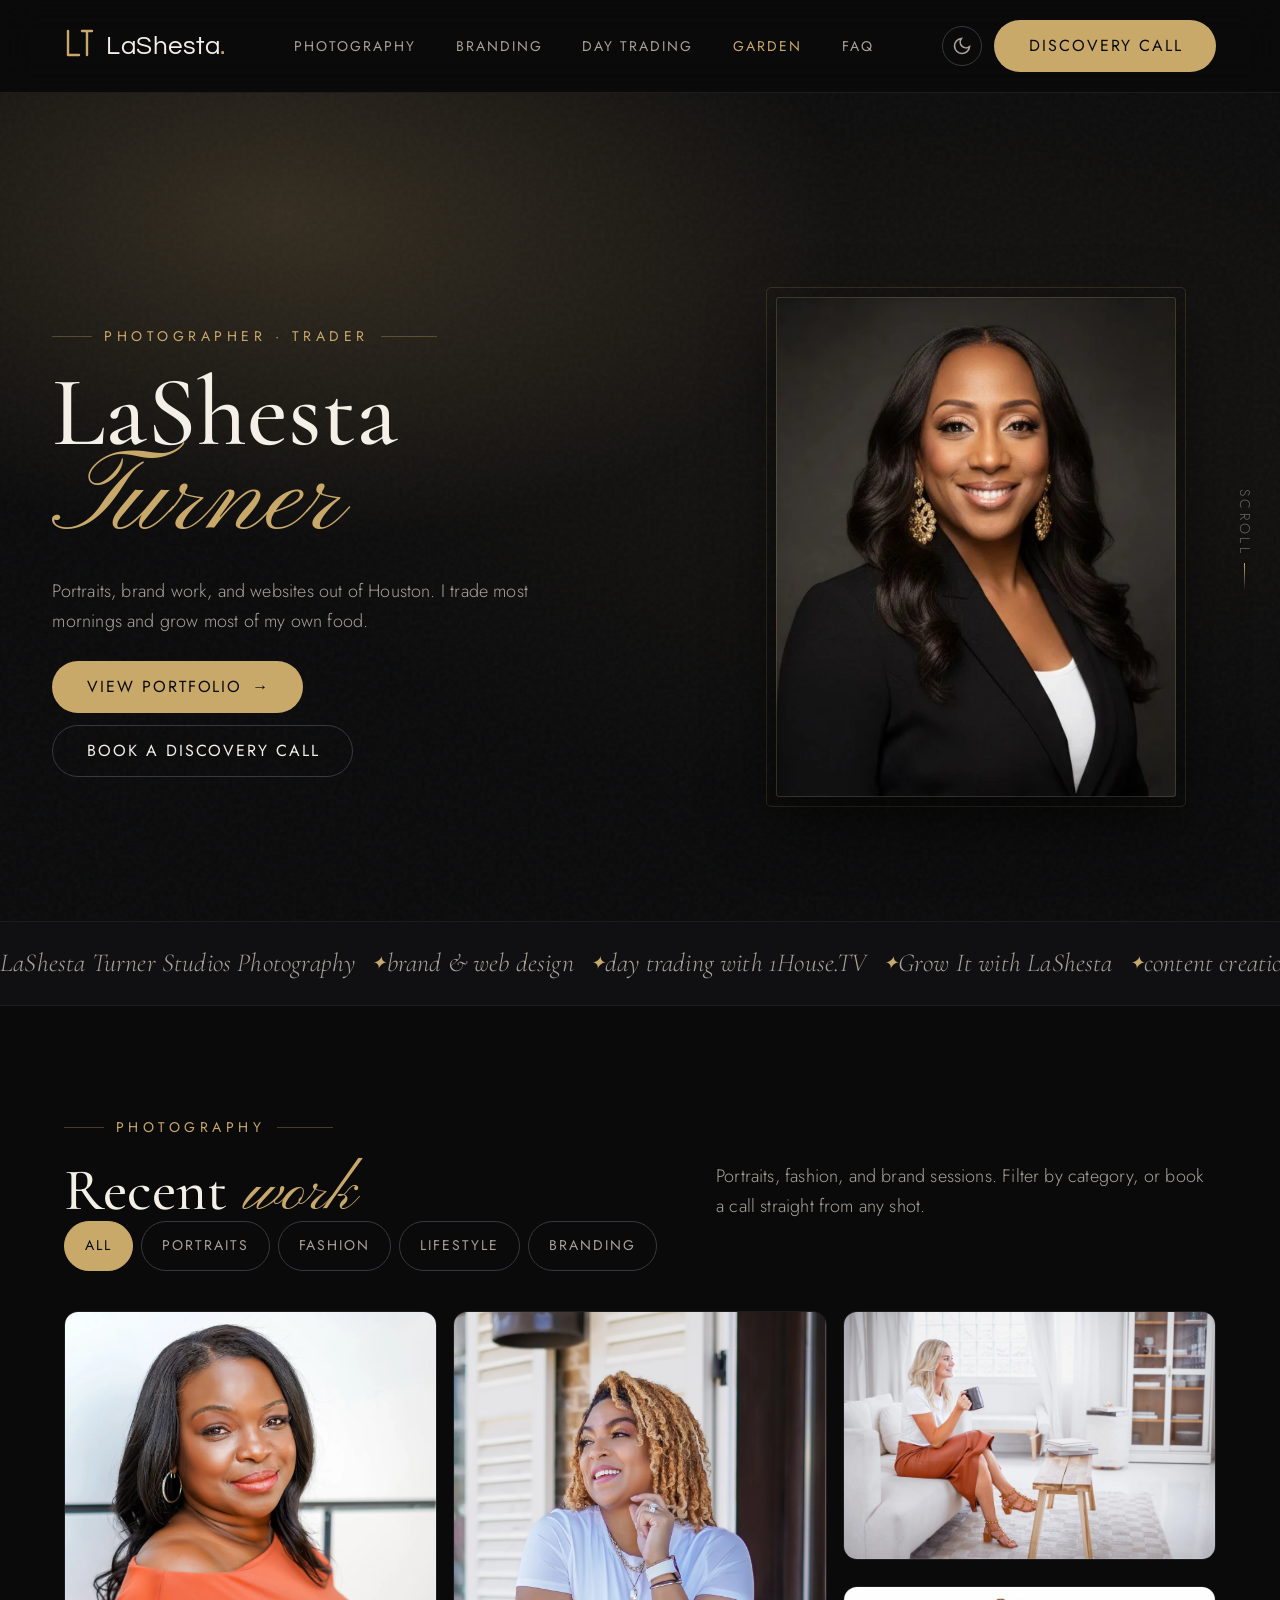
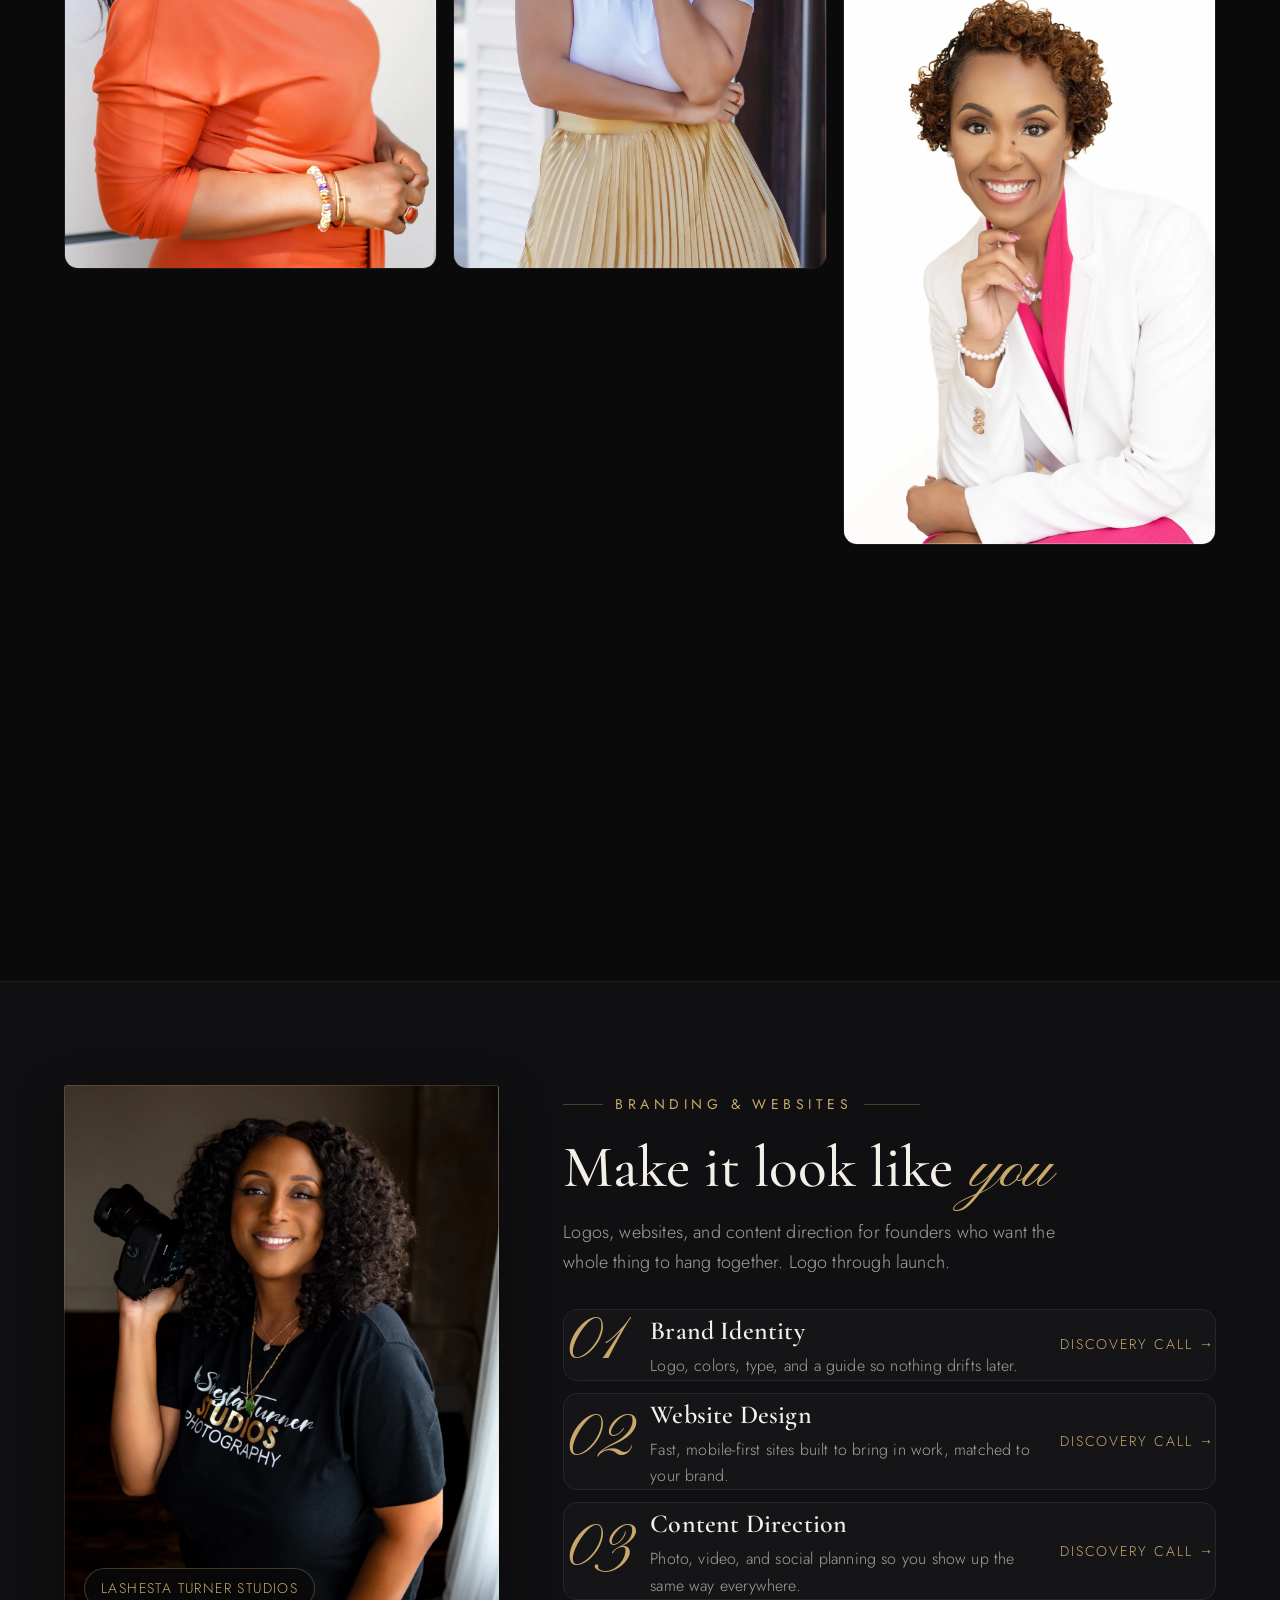
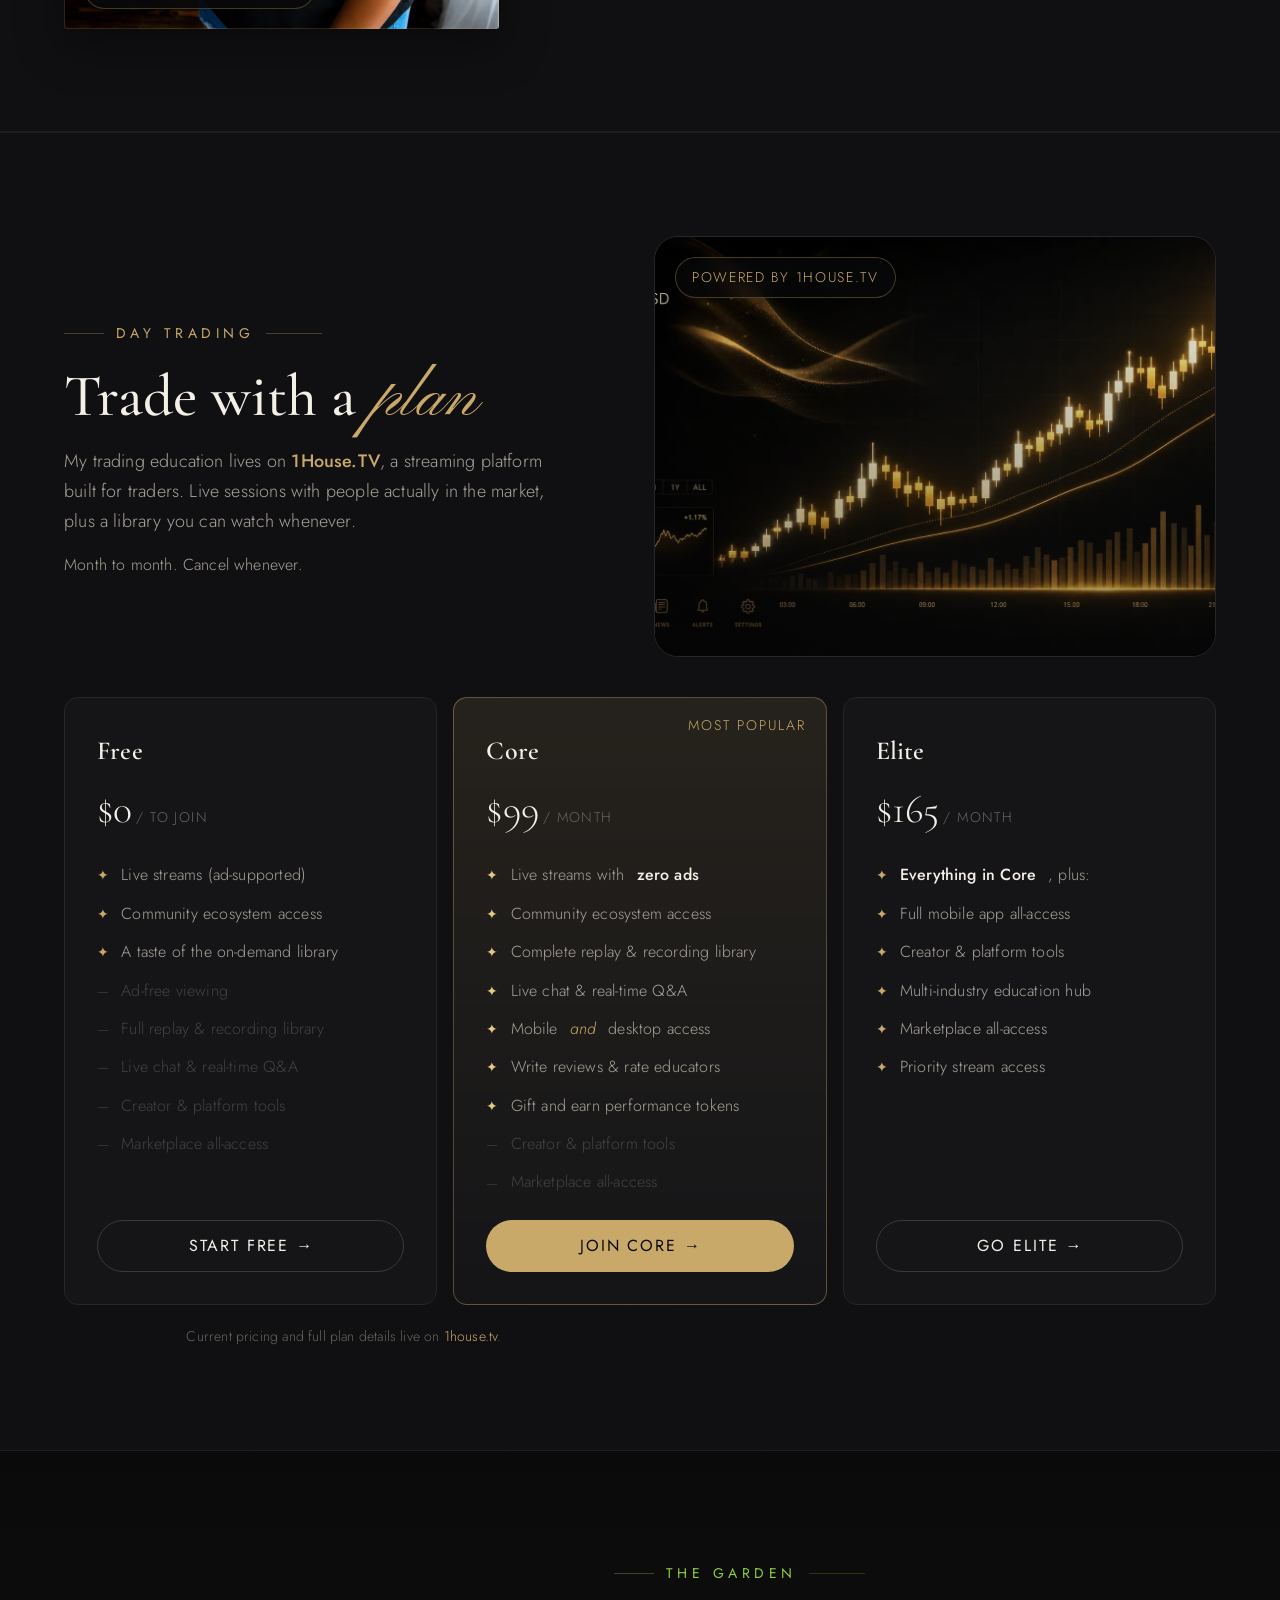
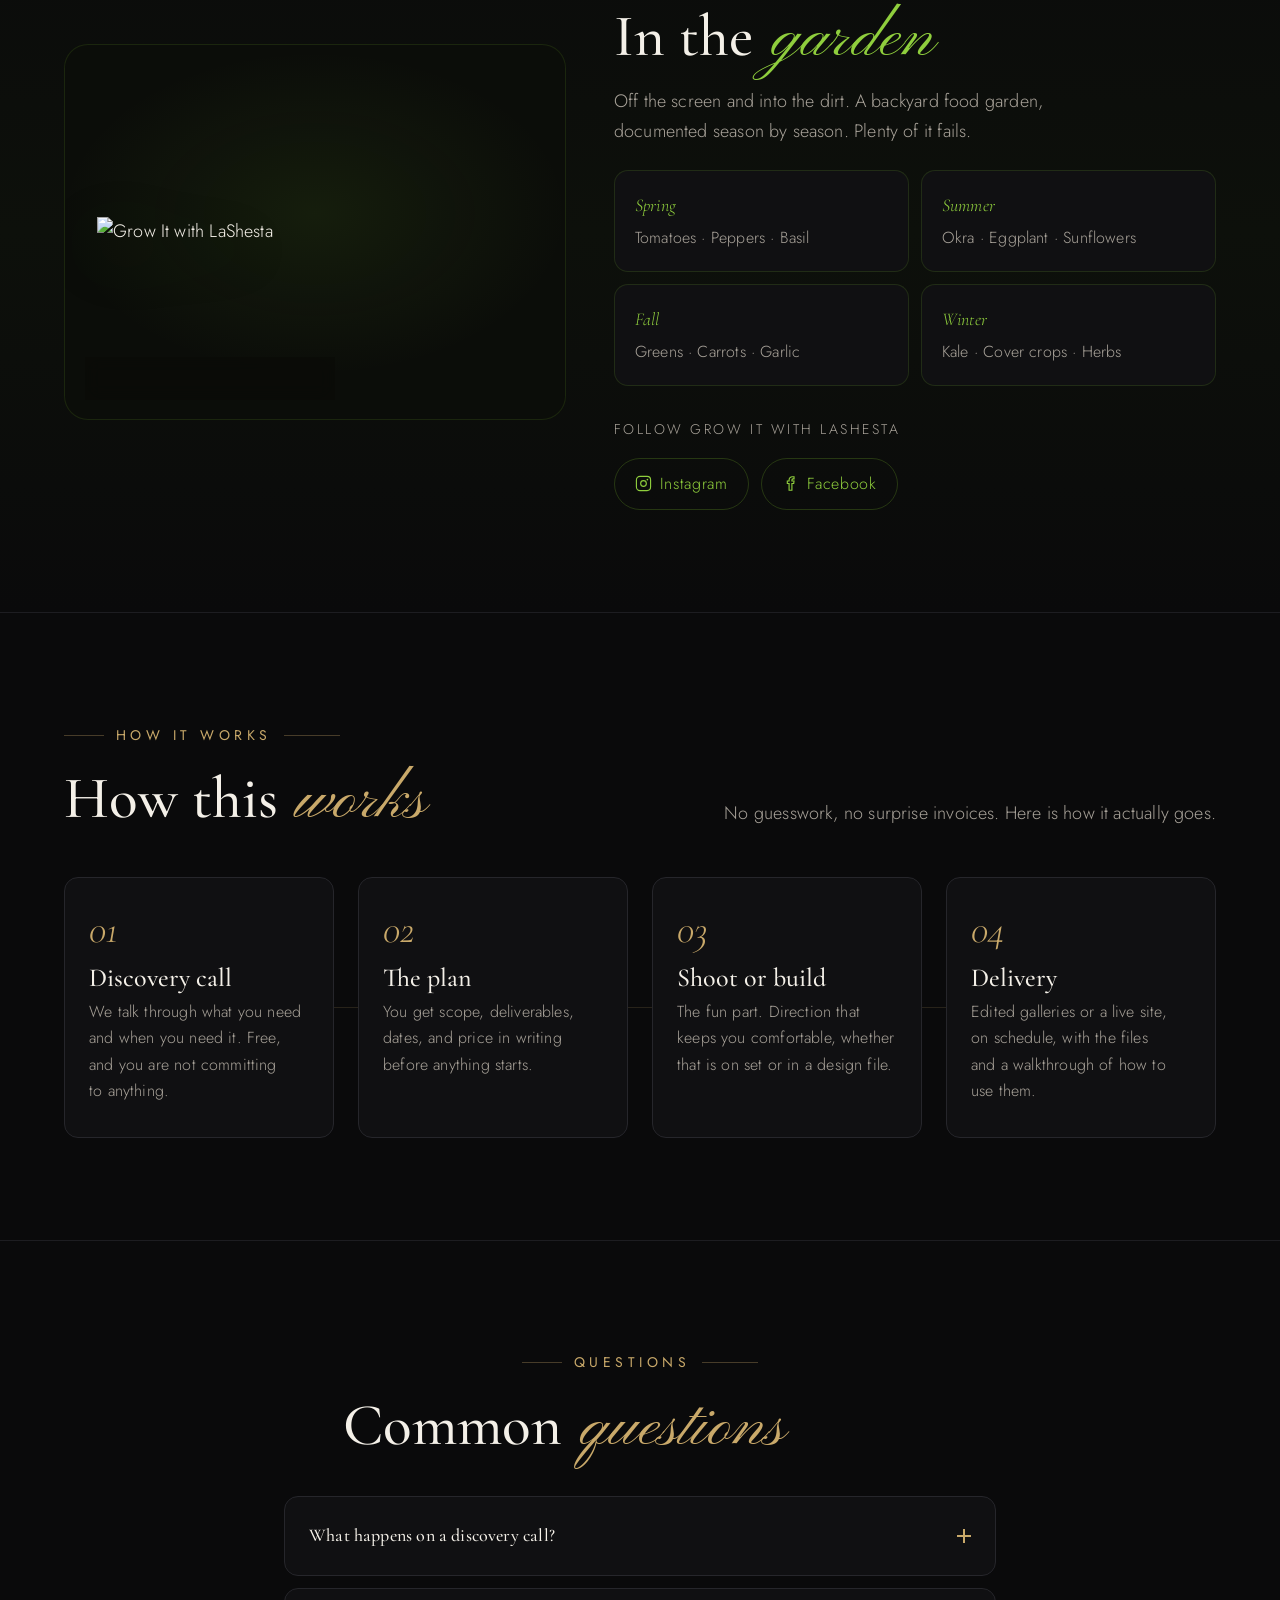
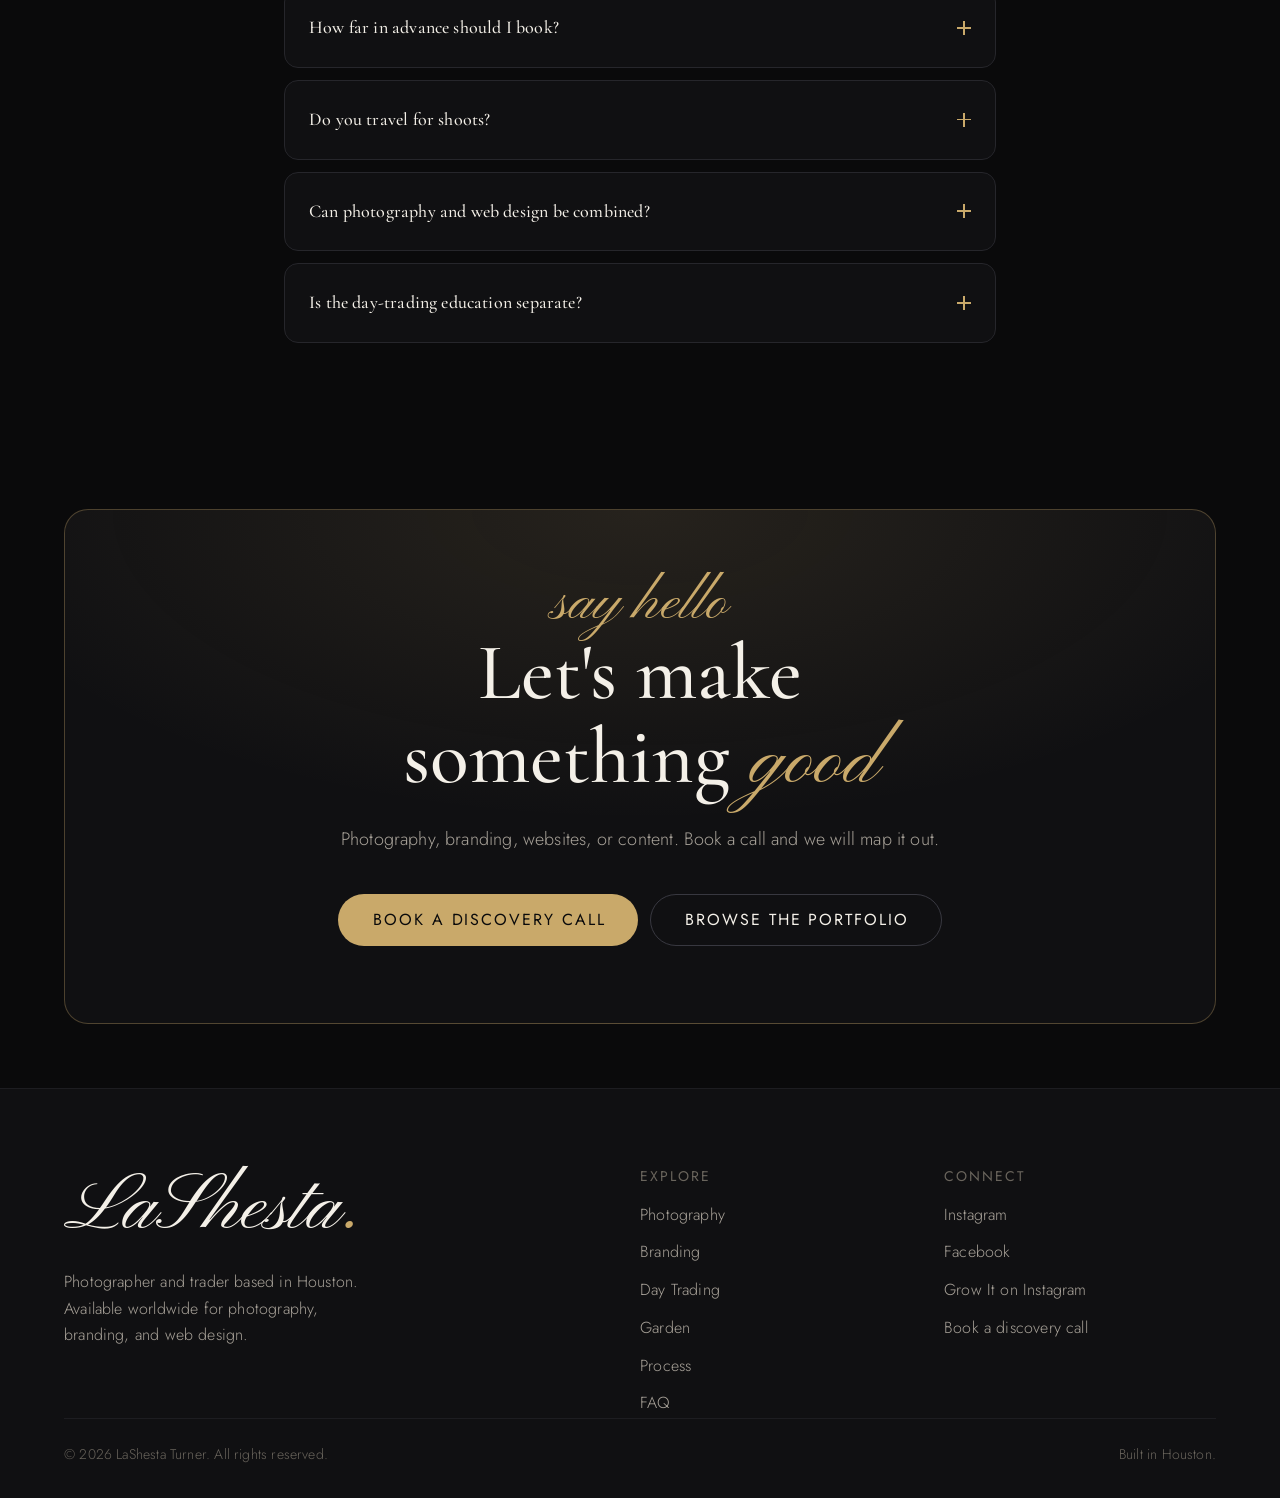
==== commit a19ab0c4: "Add files via upload" ====
--- a/index.html
+++ b/index.html
@@ -3,15 +3,15 @@
 <head>
   <meta charset="UTF-8" />
   <meta name="viewport" content="width=device-width, initial-scale=1.0" />
-  <title>Lashesta Turner — Photographer · Trader</title>
-  <meta name="description" content="Lashesta Turner. Portrait and brand photography, web design, and day trading education. Based in Houston, available worldwide. Book a discovery call." />
+  <title>LaShesta Turner — Photographer · Trader</title>
+  <meta name="description" content="LaShesta Turner. Portrait and brand photography, web design, and day trading education. Based in Houston, available worldwide. Book a discovery call." />
 
   <!-- Fonts: Pinyon Script (cursive) · Cormorant Garamond (serif) · Jost (sans) -->
   <link rel="preconnect" href="https://fonts.googleapis.com" />
   <link rel="preconnect" href="https://fonts.gstatic.com" crossorigin />
-  <link href="https://fonts.googleapis.com/css2?family=Pinyon+Script&family=Cormorant+Garamond:ital,wght@0,400;0,500;0,600;0,700;1,400;1,500&family=Jost:wght@300;400;500&display=swap" rel="stylesheet" />
-
-  <meta property="og:title" content="Lashesta Turner — Photographer · Trader" />
+  <link href="https://fonts.googleapis.com/css2?family=Pinyon+Script&family=Questrial&family=Cormorant+Garamond:ital,wght@0,400;0,500;0,600;0,700;1,400;1,500&family=Jost:wght@300;400;500&display=swap" rel="stylesheet" />
+
+  <meta property="og:title" content="LaShesta Turner — Photographer · Trader" />
   <meta property="og:description" content="Portrait and brand photography, web design, and trading education. Based in Houston." />
   <meta property="og:type" content="website" />
   <meta property="og:image" content="assets/img/hero.webp" />
@@ -25,12 +25,12 @@
   <header class="header" id="header">
     <div class="container">
       <nav class="nav" aria-label="Primary">
-        <a href="#top" class="brand" aria-label="Lashesta Turner home">
+        <a href="#top" class="brand" aria-label="LaShesta Turner home">
           <svg class="brand__mark" viewBox="0 0 30 38" fill="none" aria-hidden="true">
             <path d="M4 4 V28 H15" stroke="currentColor" stroke-width="2.4" stroke-linecap="round" stroke-linejoin="round"/>
             <path d="M18 4 H28 M23 4 V28" stroke="currentColor" stroke-width="2.4" stroke-linecap="round" stroke-linejoin="round"/>
           </svg>
-          <span class="brand__name">Lashesta<span class="dot">.</span></span>
+          <span class="brand__name">LaShesta<span class="dot">.</span></span>
         </a>
 
         <ul class="nav__links" role="list">
@@ -79,7 +79,7 @@
       <div class="container hero__inner">
         <div class="hero__text">
           <p class="eyebrow">Photographer · Trader</p>
-          <h1 class="hero__title">Lashesta <span class="script">Turner</span></h1>
+          <h1 class="hero__title">LaShesta <span class="script">Turner</span></h1>
           <div class="hero__meta">
             <p>Portraits, brand work, and websites out of Houston. I trade most mornings and grow most of my own food.</p>
             <div class="hero__actions">
@@ -89,7 +89,7 @@
           </div>
         </div>
         <div class="hero__portrait">
-          <img src="assets/img/hero.webp" alt="Lashesta Turner" />
+          <img src="assets/img/hero.webp" alt="LaShesta Turner" />
         </div>
       </div>
       <div class="hero__scroll" aria-hidden="true">Scroll</div>
@@ -98,18 +98,18 @@
     <!-- Marquee -->
     <div class="marquee" aria-hidden="true">
       <div class="marquee__track">
-        <span class="marquee__item">Portrait Photography <span class="star">✦</span></span>
-        <span class="marquee__item">Brand & Web Design <span class="star">✦</span></span>
-        <span class="marquee__item">Day Trading with 1House.TV <span class="star">✦</span></span>
-        <span class="marquee__item">Urban Gardening <span class="star">✦</span></span>
-        <span class="marquee__item">Content Creation <span class="star">✦</span></span>
-        <span class="marquee__item">Editorial Direction <span class="star">✦</span></span>
-        <span class="marquee__item">Portrait Photography <span class="star">✦</span></span>
-        <span class="marquee__item">Brand & Web Design <span class="star">✦</span></span>
-        <span class="marquee__item">Day Trading with 1House.TV <span class="star">✦</span></span>
-        <span class="marquee__item">Urban Gardening <span class="star">✦</span></span>
-        <span class="marquee__item">Content Creation <span class="star">✦</span></span>
-        <span class="marquee__item">Editorial Direction <span class="star">✦</span></span>
+        <span class="marquee__item">LaShesta Turner Studios Photography <span class="star">✦</span></span>
+        <span class="marquee__item">brand &amp; web design <span class="star">✦</span></span>
+        <span class="marquee__item">day trading with 1House.TV <span class="star">✦</span></span>
+        <span class="marquee__item">Grow It with LaShesta <span class="star">✦</span></span>
+        <span class="marquee__item">content creation <span class="star">✦</span></span>
+        <span class="marquee__item">editorial direction <span class="star">✦</span></span>
+        <span class="marquee__item">LaShesta Turner Studios Photography <span class="star">✦</span></span>
+        <span class="marquee__item">brand &amp; web design <span class="star">✦</span></span>
+        <span class="marquee__item">day trading with 1House.TV <span class="star">✦</span></span>
+        <span class="marquee__item">Grow It with LaShesta <span class="star">✦</span></span>
+        <span class="marquee__item">content creation <span class="star">✦</span></span>
+        <span class="marquee__item">editorial direction <span class="star">✦</span></span>
       </div>
     </div>
 
@@ -195,8 +195,8 @@
       <div class="container">
         <div class="branding__layout">
           <div class="branding__visual reveal">
-            <img src="assets/img/branding-portrait.webp" alt="Lashesta behind the camera" loading="lazy" />
-            <span class="branding__chip">Lashesta Turner Studios</span>
+            <img src="assets/img/branding-portrait.webp" alt="LaShesta behind the camera" loading="lazy" />
+            <span class="branding__chip">LaShesta Turner Studios</span>
           </div>
           <div class="branding__content">
             <div class="section-head reveal" style="max-width:60ch">
@@ -312,73 +312,8 @@
     <section class="section garden" id="garden">
       <div class="container">
         <div class="garden__layout">
-          <div class="garden__media garden__media--art reveal">
-            <svg class="garden__art" viewBox="0 0 800 600" role="img" aria-label="Botanical line illustration of growing stems and leaves">
-              <defs>
-                <linearGradient id="gardenSky" x1="0" y1="0" x2="0" y2="1">
-                  <stop offset="0%" stop-color="#15130f"/>
-                  <stop offset="55%" stop-color="#0f0e0c"/>
-                  <stop offset="100%" stop-color="#0a0a0b"/>
-                </linearGradient>
-                <radialGradient id="gardenSun" cx="0.5" cy="0.5" r="0.5">
-                  <stop offset="0%" stop-color="rgba(228,200,135,0.55)"/>
-                  <stop offset="60%" stop-color="rgba(201,169,106,0.14)"/>
-                  <stop offset="100%" stop-color="rgba(201,169,106,0)"/>
-                </radialGradient>
-              </defs>
-
-              <rect width="800" height="600" fill="url(#gardenSky)"/>
-              <circle cx="565" cy="185" r="200" fill="url(#gardenSun)"/>
-              <circle cx="565" cy="185" r="46" fill="none" stroke="rgba(228,200,135,0.5)" stroke-width="1"/>
-
-              <!-- horizon -->
-              <path d="M0 470 H800" stroke="rgba(201,169,106,0.22)" stroke-width="1"/>
-
-              <!-- stems -->
-              <g fill="none" stroke="#c9a96a" stroke-linecap="round" stroke-linejoin="round" class="garden__art-grow">
-                <path d="M170 470 C168 400 176 340 150 286" stroke-width="1.6"/>
-                <path d="M150 340 C110 330 92 300 88 268" stroke-width="1.2"/>
-                <path d="M158 384 C196 372 214 344 218 314" stroke-width="1.2"/>
-
-                <path d="M330 470 C332 392 322 322 348 258" stroke-width="1.8"/>
-                <path d="M340 350 C298 332 282 296 280 262" stroke-width="1.2"/>
-                <path d="M336 398 C376 386 396 356 400 322" stroke-width="1.2"/>
-
-                <path d="M498 470 C500 412 492 366 512 322" stroke-width="1.4"/>
-                <path d="M504 396 C470 384 456 358 454 330" stroke-width="1.1"/>
-
-                <path d="M650 470 C648 420 656 382 636 346" stroke-width="1.3"/>
-                <path d="M642 404 C676 394 692 368 694 342" stroke-width="1.1"/>
-              </g>
-
-              <!-- leaves -->
-              <g fill="rgba(201,169,106,0.16)" stroke="#c9a96a" stroke-width="1.1" class="garden__art-grow">
-                <ellipse cx="88"  cy="264" rx="26" ry="12" transform="rotate(-32 88 264)"/>
-                <ellipse cx="222" cy="310" rx="26" ry="12" transform="rotate(28 222 310)"/>
-                <ellipse cx="278" cy="258" rx="30" ry="13" transform="rotate(-34 278 258)"/>
-                <ellipse cx="404" cy="318" rx="30" ry="13" transform="rotate(30 404 318)"/>
-                <ellipse cx="452" cy="326" rx="24" ry="11" transform="rotate(-30 452 326)"/>
-                <ellipse cx="696" cy="338" rx="24" ry="11" transform="rotate(26 696 338)"/>
-              </g>
-
-              <!-- blooms -->
-              <g class="garden__art-bloom">
-                <circle cx="150" cy="284" r="9"  fill="none" stroke="#e4c887" stroke-width="1.3"/>
-                <circle cx="150" cy="284" r="3"  fill="#e4c887" opacity="0.75"/>
-                <circle cx="348" cy="256" r="11" fill="none" stroke="#e4c887" stroke-width="1.3"/>
-                <circle cx="348" cy="256" r="3.5" fill="#e4c887" opacity="0.8"/>
-                <circle cx="513" cy="320" r="8"  fill="none" stroke="#e4c887" stroke-width="1.2"/>
-                <circle cx="513" cy="320" r="2.5" fill="#e4c887" opacity="0.7"/>
-                <circle cx="635" cy="344" r="7"  fill="none" stroke="#e4c887" stroke-width="1.2"/>
-              </g>
-
-              <!-- soil rows -->
-              <g stroke="rgba(201,169,106,0.16)" stroke-width="1" fill="none">
-                <path d="M40 508 H760"/>
-                <path d="M70 540 H730"/>
-                <path d="M110 570 H690"/>
-              </g>
-            </svg>
+          <div class="garden__media garden__media--logo reveal">
+            <img src="assets/img/grow-it-logo.png" alt="Grow It with LaShesta" loading="lazy" />
             <span class="garden__chip">Houston, Texas · Zone 9a</span>
           </div>
           <div class="reveal">
@@ -391,6 +326,20 @@
               <div class="season reveal"><div class="season__name">Summer</div><div class="season__crop">Okra · Eggplant · Sunflowers</div></div>
               <div class="season reveal"><div class="season__name">Fall</div><div class="season__crop">Greens · Carrots · Garlic</div></div>
               <div class="season reveal"><div class="season__name">Winter</div><div class="season__crop">Kale · Cover crops · Herbs</div></div>
+            </div>
+
+            <div class="garden__follow reveal">
+              <p class="garden__follow-label">Follow Grow It with LaShesta</p>
+              <div class="garden__social">
+                <a class="garden__social-link" href="https://instagram.com/growitwithlashesta" target="_blank" rel="noopener">
+                  <svg viewBox="0 0 24 24" fill="none" stroke="currentColor" stroke-width="1.6" aria-hidden="true"><rect x="2" y="2" width="20" height="20" rx="5"/><circle cx="12" cy="12" r="4"/><circle cx="17.5" cy="6.5" r="1.2" fill="currentColor" stroke="none"/></svg>
+                  Instagram
+                </a>
+                <a class="garden__social-link" href="https://facebook.com/growitwithlashesta" target="_blank" rel="noopener">
+                  <svg viewBox="0 0 24 24" fill="none" stroke="currentColor" stroke-width="1.6" aria-hidden="true"><path d="M14 8.5V7a1.5 1.5 0 0 1 1.5-1.5H17V2.5h-2.5A4.5 4.5 0 0 0 10 7v1.5H7.5V12H10v9.5h4V12h2.5l.5-3.5H14z"/></svg>
+                  Facebook
+                </a>
+              </div>
             </div>
           </div>
         </div>
@@ -488,7 +437,7 @@
     <div class="container">
       <div class="footer__top">
         <div>
-          <div class="footer__brand">Lashesta<span class="dot">.</span></div>
+          <div class="footer__brand">LaShesta<span class="dot">.</span></div>
           <p class="footer__tag">Photographer and trader based in Houston. Available worldwide for photography, branding, and web design.</p>
         </div>
         <div class="footer__col">
@@ -505,15 +454,15 @@
         <div class="footer__col">
           <h4>Connect</h4>
           <ul role="list">
-            <li><a href="#" class="social-handle">Instagram</a></li>
-            <li><a href="#" class="social-handle">LinkedIn</a></li>
-            <li><a href="#" class="social-handle">YouTube</a></li>
+            <li><a href="https://instagram.com/lashestaturner" target="_blank" rel="noopener">Instagram</a></li>
+            <li><a href="https://facebook.com/lashesta.turner" target="_blank" rel="noopener">Facebook</a></li>
+            <li><a href="https://instagram.com/growitwithlashesta" target="_blank" rel="noopener">Grow It on Instagram</a></li>
             <li><a href="#" data-book-trigger>Book a discovery call</a></li>
           </ul>
         </div>
       </div>
       <div class="footer__bottom">
-        <span>© <span data-year></span> Lashesta Turner. All rights reserved.</span>
+        <span>© <span data-year></span> LaShesta Turner. All rights reserved.</span>
         <span>Built in Houston.</span>
       </div>
     </div>
--- a/css/style.css
+++ b/css/style.css
@@ -1,4 +1,4 @@
-/* Lashesta Turner
+/* LaShesta Turner
    Fonts: Pinyon Script, Cormorant Garamond, Jost */
 
 :root {
@@ -31,6 +31,7 @@
   --font-script: 'Pinyon Script', 'Brush Script MT', cursive;
   --font-display: 'Cormorant Garamond', Georgia, serif;
   --font-body: 'Jost', 'Helvetica Neue', sans-serif;
+  --font-logo: 'Century Gothic', 'Questrial', 'URW Gothic', 'Futura', 'Avant Garde', 'Jost', sans-serif;
 
   /* Radius */
   --radius-sm: 0.25rem;
@@ -243,7 +244,7 @@
 
 .brand { display: flex; align-items: center; gap: var(--space-3); }
 .brand__mark { width: 30px; height: 38px; flex-shrink: 0; color: var(--color-gold); }
-.brand__name { font-family: var(--font-script); font-size: var(--text-xl); line-height: 1; color: var(--color-text); }
+.brand__name { font-family: var(--font-logo); font-size: var(--text-lg); font-weight: 400; letter-spacing: 0.02em; line-height: 1; color: var(--color-text); }
 .brand__name .dot { color: var(--color-gold); }
 
 .nav__links { display: flex; align-items: center; gap: var(--space-2); }
@@ -880,3 +881,58 @@
   margin-top: var(--space-3); text-align: center;
   font-size: var(--text-xs); color: #e58b7b;
 }
+
+/* ---- Garden section: charcoal, gold, lime green ---- */
+#garden {
+  --garden-lime: #6faa2a;
+  --garden-lime-bright: #8fce3d;
+  --garden-line: rgba(111,170,42,0.28);
+  --garden-glow: rgba(111,170,42,0.14);
+  background: linear-gradient(180deg, var(--color-bg) 0%, #0d100b 50%, var(--color-bg) 100%);
+}
+#garden .eyebrow { color: var(--garden-lime-bright); }
+#garden .eyebrow::after { background: var(--garden-line); }
+#garden .section-title .script { color: var(--garden-lime-bright); }
+#garden .season { border-color: rgba(111,170,42,0.18); }
+#garden .season:hover { border-color: var(--garden-line); }
+#garden .season__name { color: var(--garden-lime-bright); }
+#garden .garden__chip {
+  border-color: var(--garden-line);
+  color: var(--garden-lime-bright);
+  background: rgba(10,12,8,0.72);
+}
+
+.garden__media--logo {
+  aspect-ratio: 4 / 3;
+  display: grid; place-items: center;
+  background: radial-gradient(70% 60% at 50% 45%, rgba(111,170,42,0.10), transparent 72%), #0b0d09;
+  border: 1px solid rgba(111,170,42,0.16);
+  padding: var(--space-8);
+}
+.garden__media--logo img {
+  width: 100%; max-width: 460px; height: auto; object-fit: contain;
+  filter: drop-shadow(0 18px 44px rgba(111,170,42,0.18));
+}
+
+/* follow block */
+.garden__follow { margin-top: var(--space-8); }
+.garden__follow-label {
+  font-size: var(--text-xs); letter-spacing: 0.18em; text-transform: uppercase;
+  color: var(--color-text-muted); margin-bottom: var(--space-4);
+}
+.garden__social { display: flex; flex-wrap: wrap; gap: var(--space-3); }
+.garden__social-link {
+  display: inline-flex; align-items: center; gap: var(--space-2);
+  padding: var(--space-3) var(--space-5); border-radius: var(--radius-full);
+  border: 1px solid var(--garden-line); color: var(--garden-lime-bright);
+  font-size: var(--text-sm); letter-spacing: 0.04em;
+  transition: all var(--transition-interactive);
+}
+.garden__social-link svg { width: 17px; height: 17px; flex-shrink: 0; }
+.garden__social-link:hover {
+  background: var(--garden-glow);
+  border-color: var(--garden-lime-bright);
+  color: #a8e055;
+  transform: translateY(-2px);
+  box-shadow: 0 12px 28px -12px rgba(111,170,42,0.45);
+}
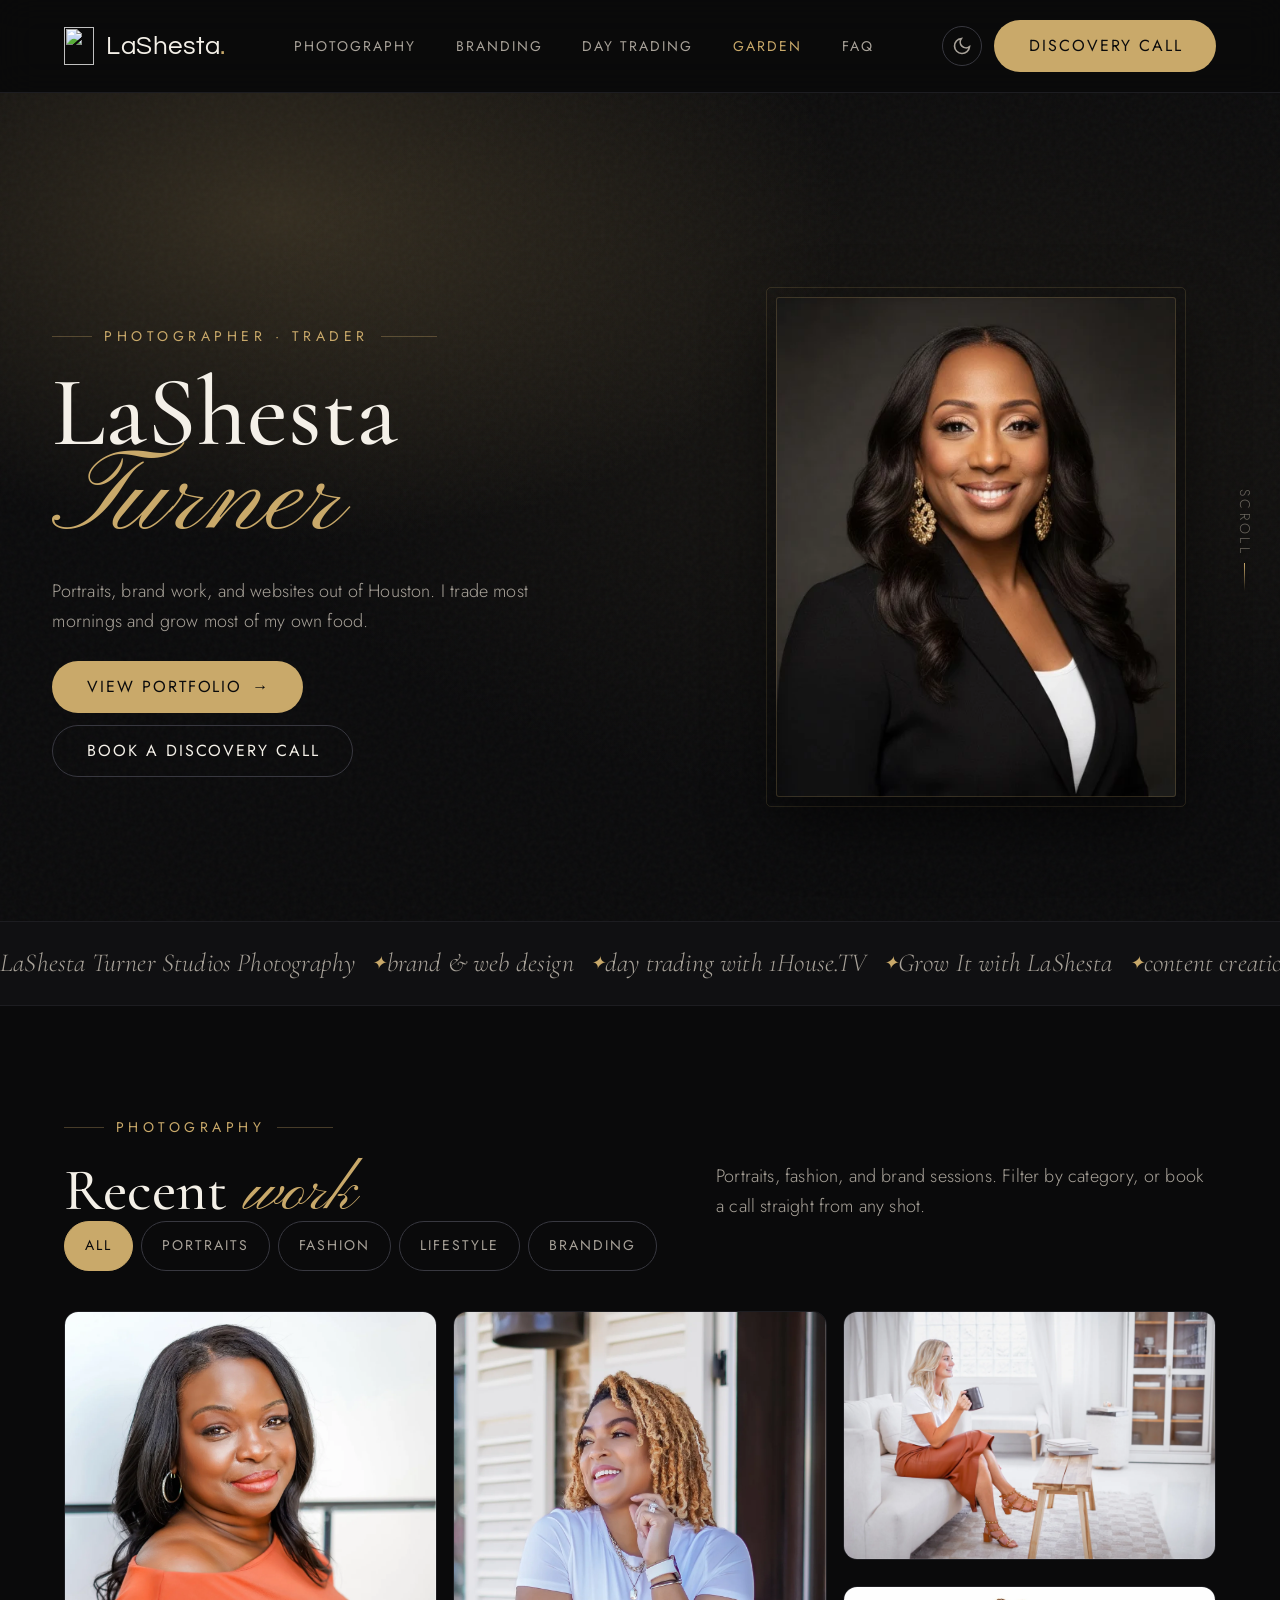
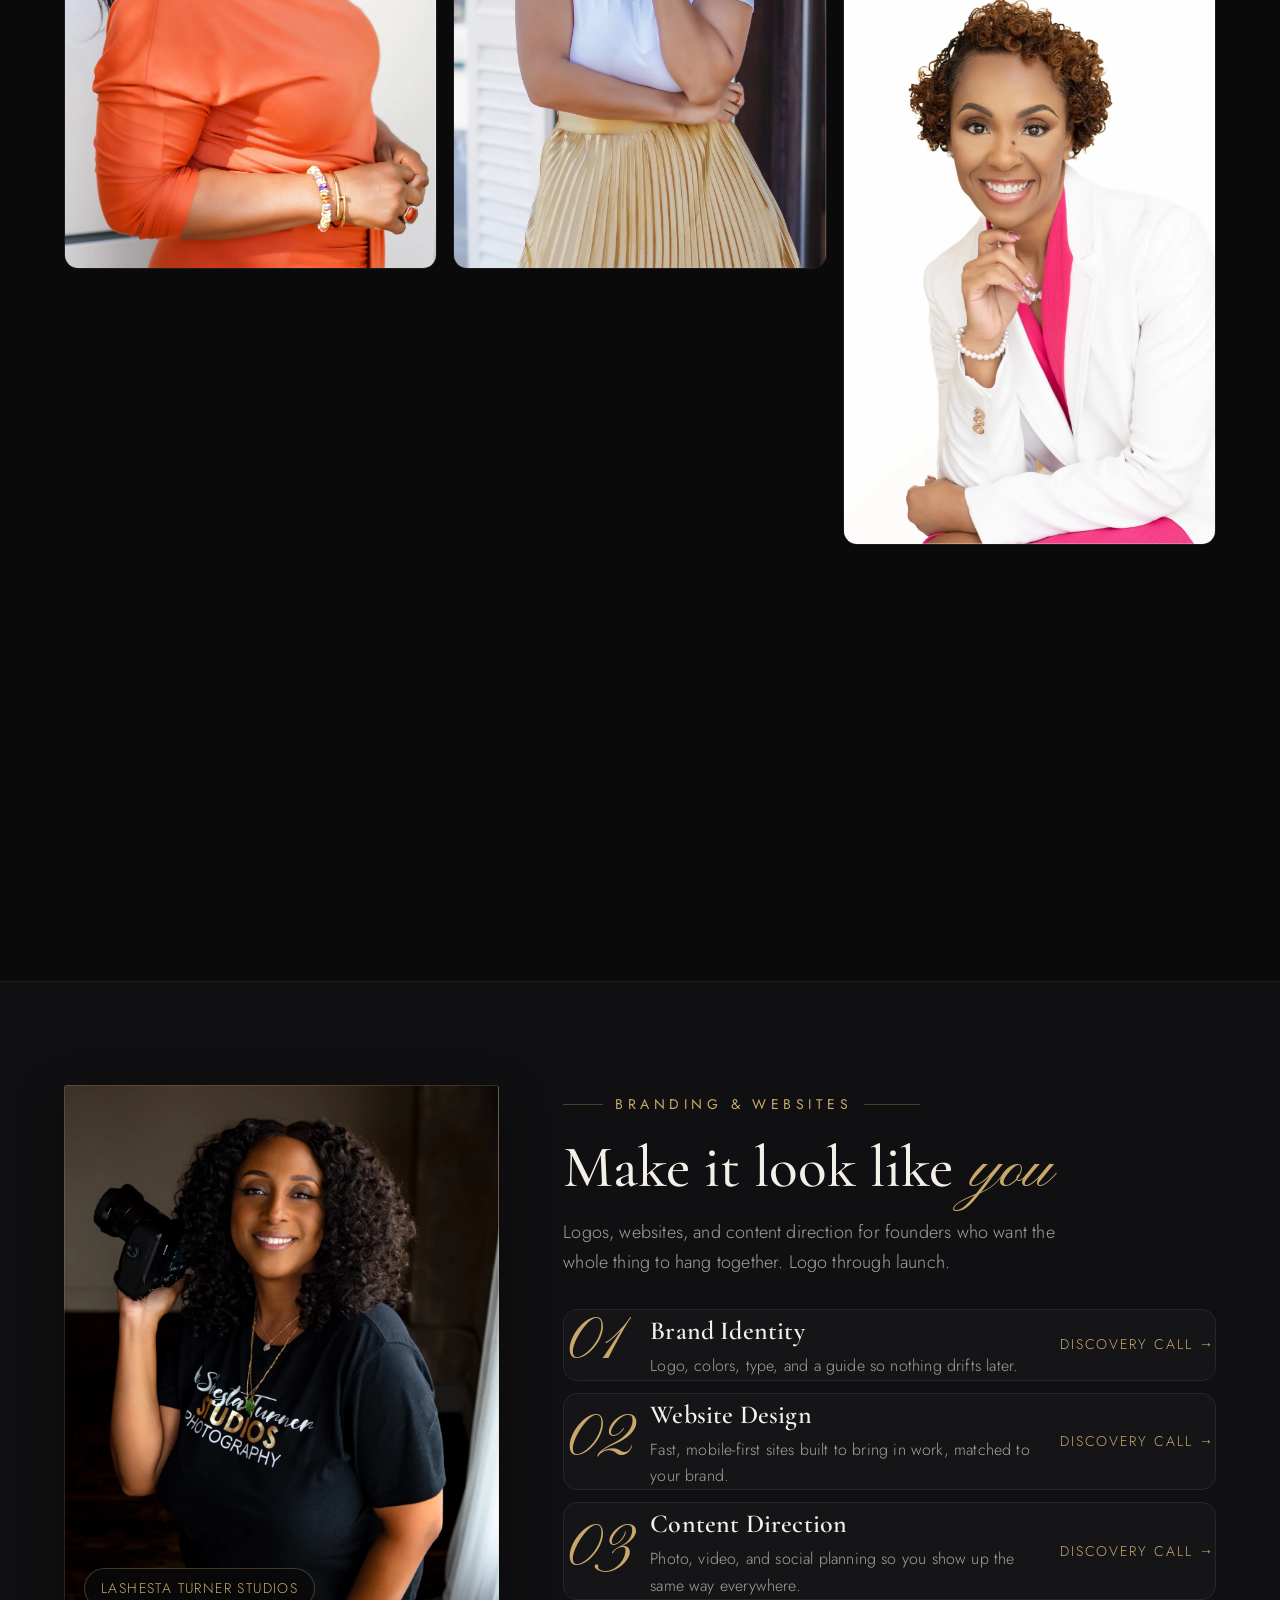
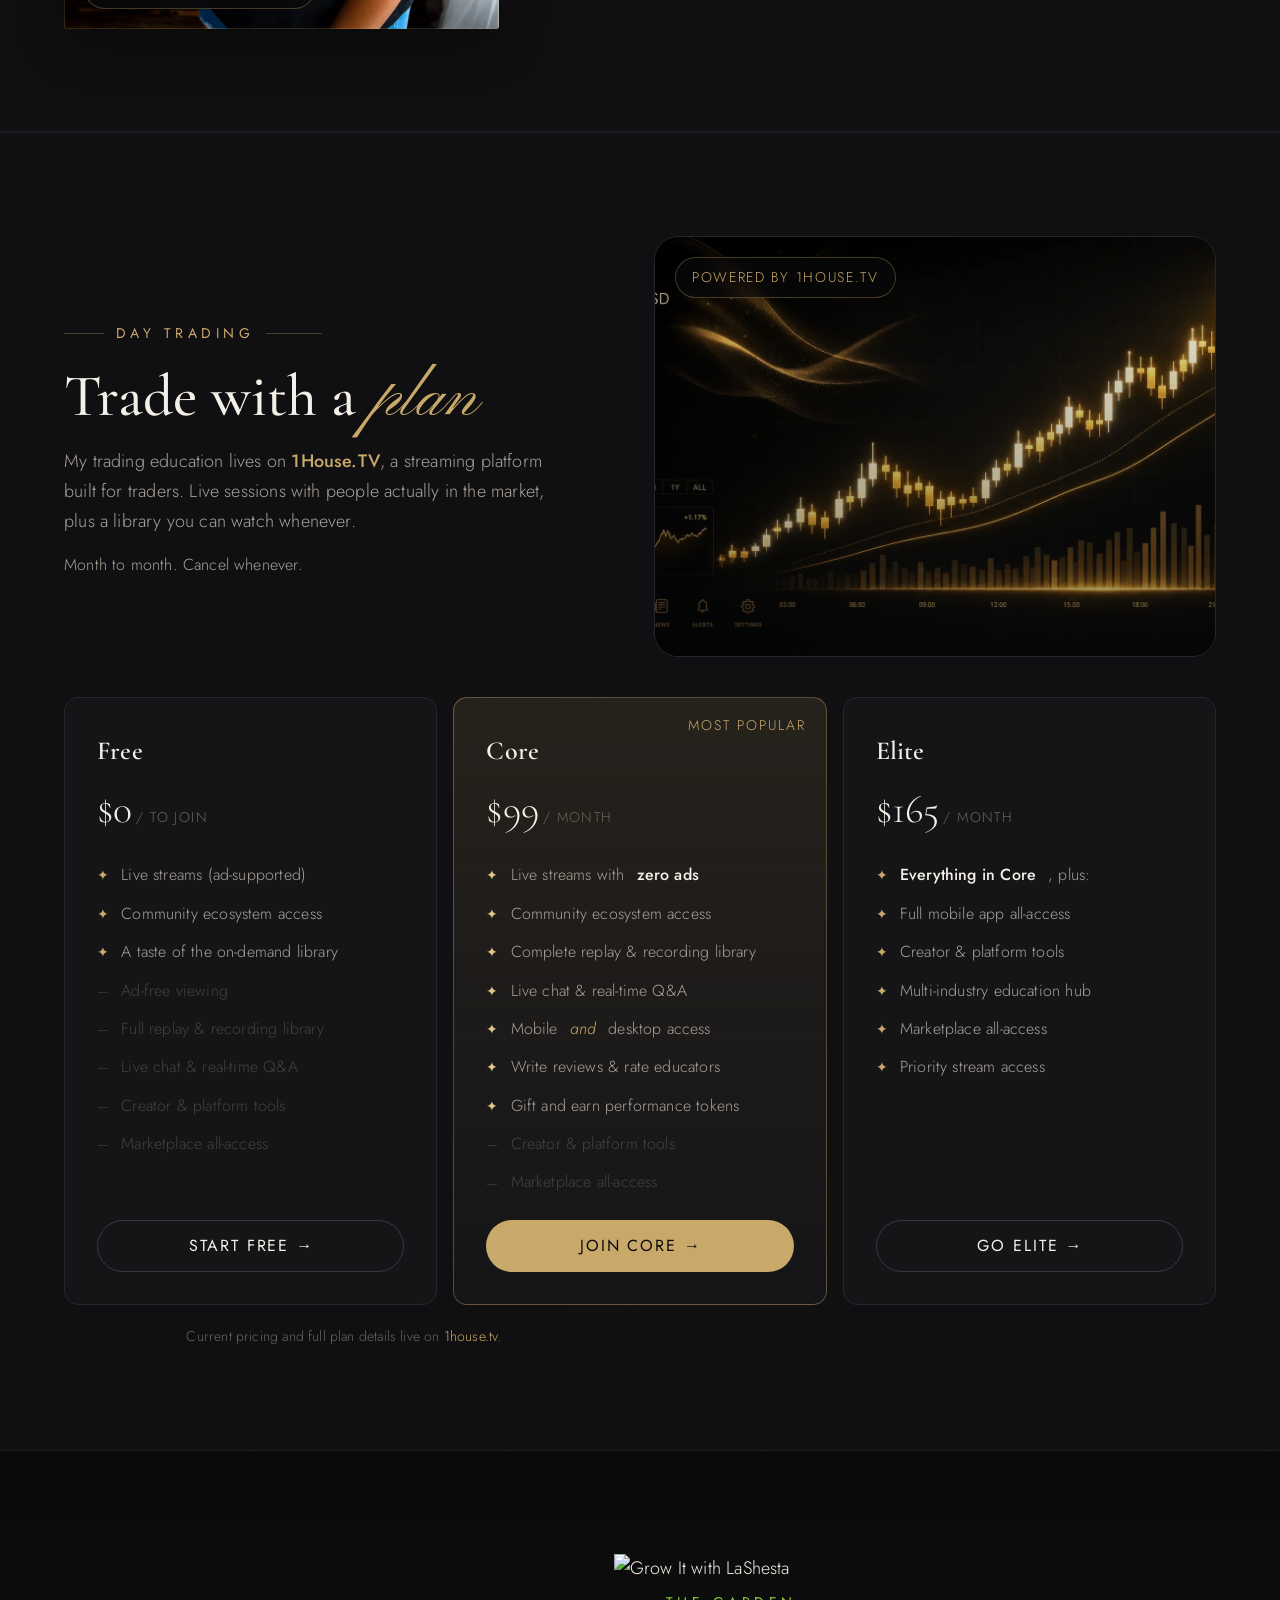
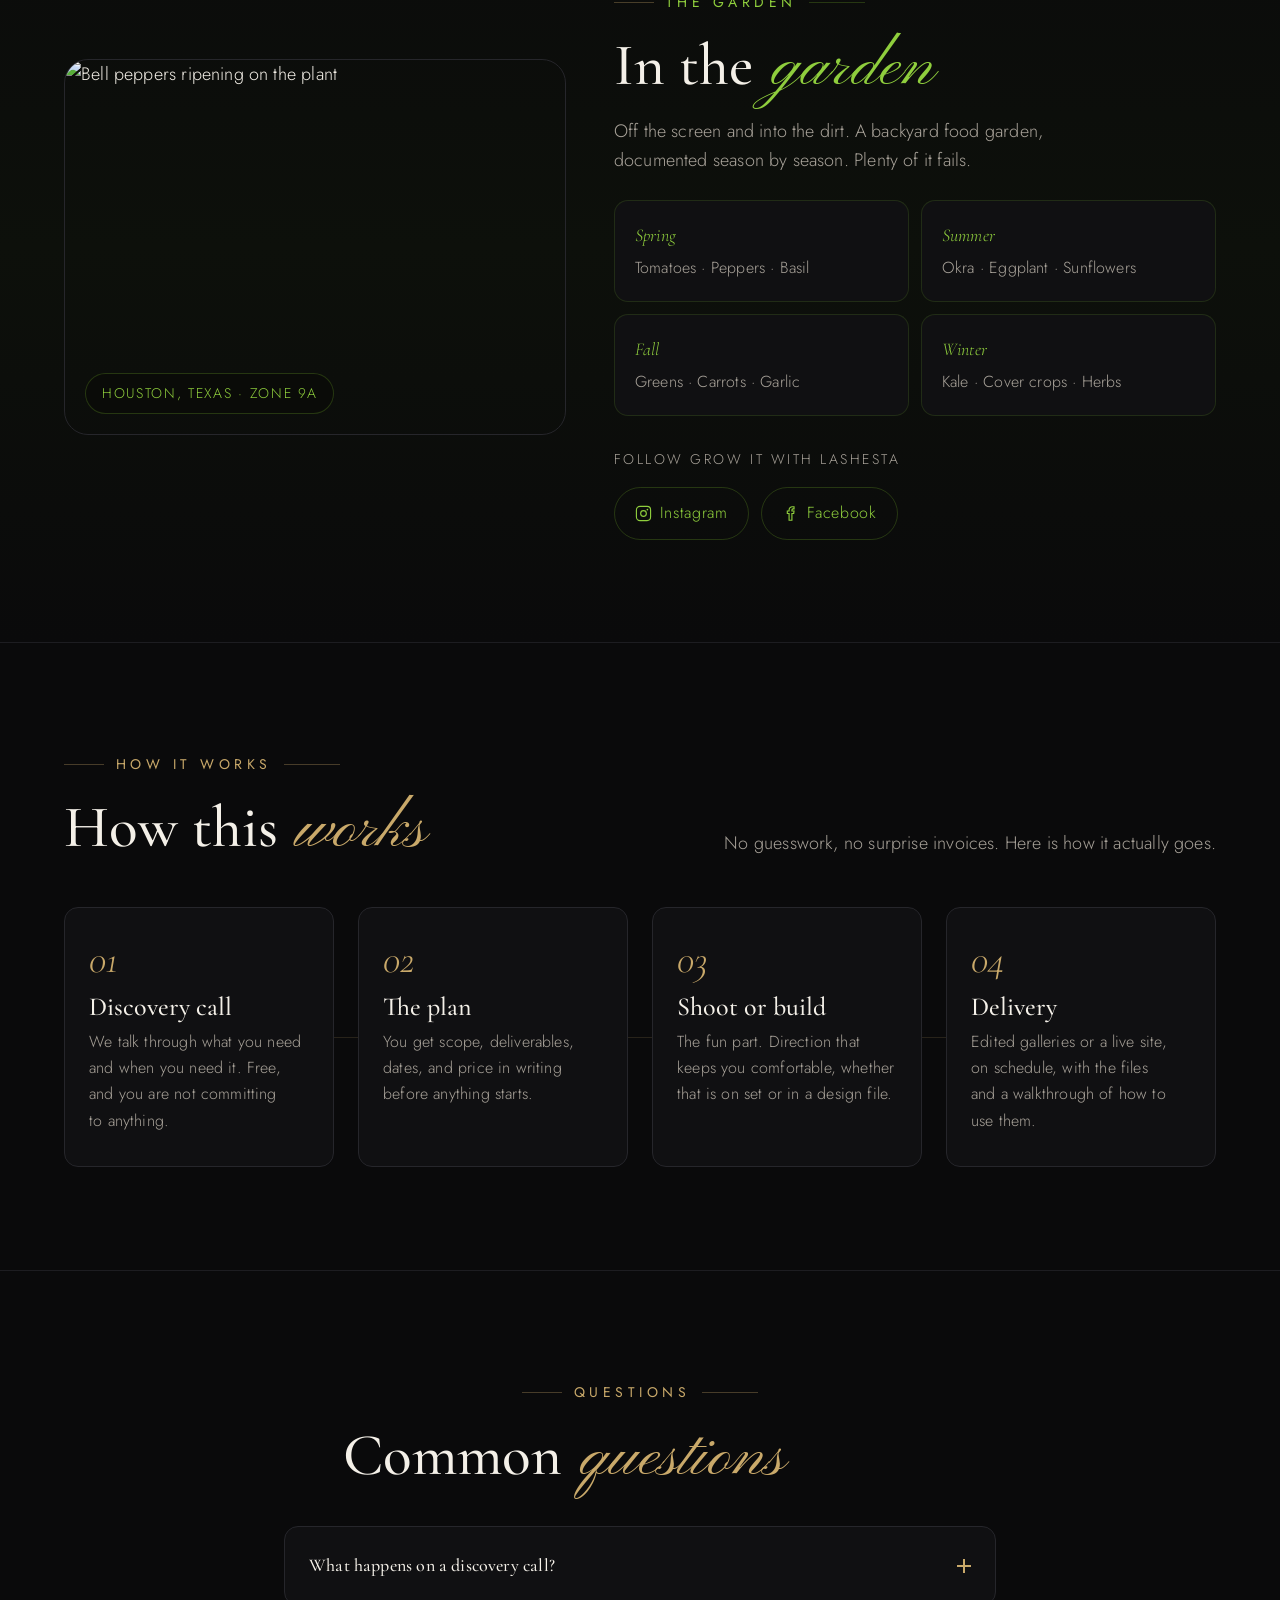
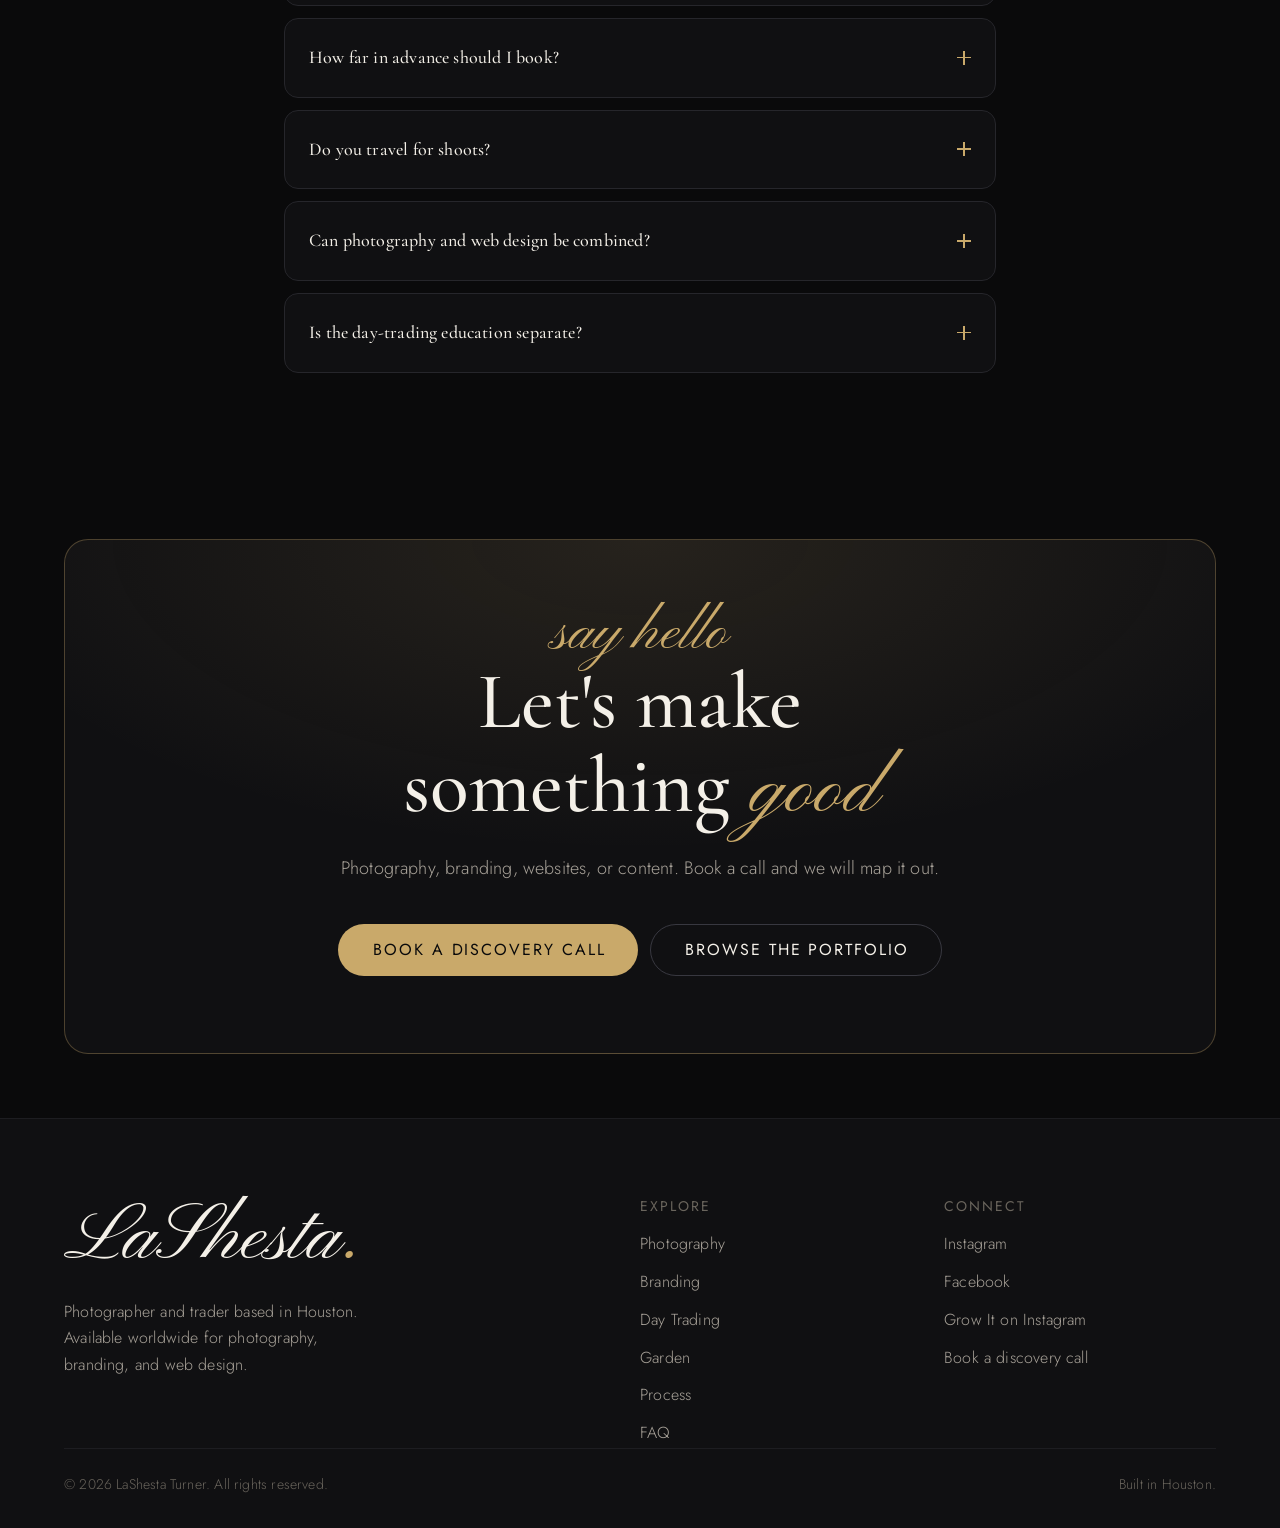
==== commit b7568bde: "Add files via upload" ====
--- a/index.html
+++ b/index.html
@@ -26,10 +26,7 @@
     <div class="container">
       <nav class="nav" aria-label="Primary">
         <a href="#top" class="brand" aria-label="LaShesta Turner home">
-          <svg class="brand__mark" viewBox="0 0 30 38" fill="none" aria-hidden="true">
-            <path d="M4 4 V28 H15" stroke="currentColor" stroke-width="2.4" stroke-linecap="round" stroke-linejoin="round"/>
-            <path d="M18 4 H28 M23 4 V28" stroke="currentColor" stroke-width="2.4" stroke-linecap="round" stroke-linejoin="round"/>
-          </svg>
+          <img class="brand__mark" src="assets/img/lt-monogram.png" alt="" aria-hidden="true" />
           <span class="brand__name">LaShesta<span class="dot">.</span></span>
         </a>
 
@@ -183,6 +180,33 @@
             <div class="shot__overlay">
               <span class="shot__cat">Branding</span>
               <h3 class="shot__title">Brand Story</h3>
+              <button class="shot__book" data-book-trigger data-service="Photography">Book a discovery call →</button>
+            </div>
+          </article>
+
+          <article class="shot reveal" data-category="branding" tabindex="0">
+            <img src="assets/img/gallery-7.webp" alt="Brand session at a desk" loading="lazy" />
+            <div class="shot__overlay">
+              <span class="shot__cat">Branding</span>
+              <h3 class="shot__title">At the Desk</h3>
+              <button class="shot__book" data-book-trigger data-service="Photography">Book a discovery call →</button>
+            </div>
+          </article>
+
+          <article class="shot reveal" data-category="lifestyle" tabindex="0">
+            <img src="assets/img/gallery-8.webp" alt="Outdoor portrait, white blazer and hat" loading="lazy" />
+            <div class="shot__overlay">
+              <span class="shot__cat">Lifestyle</span>
+              <h3 class="shot__title">Golden Hour</h3>
+              <button class="shot__book" data-book-trigger data-service="Photography">Book a discovery call →</button>
+            </div>
+          </article>
+
+          <article class="shot reveal" data-category="portrait" tabindex="0">
+            <img src="assets/img/gallery-9.webp" alt="Close-up beauty portrait" loading="lazy" />
+            <div class="shot__overlay">
+              <span class="shot__cat">Portrait</span>
+              <h3 class="shot__title">Close Up</h3>
               <button class="shot__book" data-book-trigger data-service="Photography">Book a discovery call →</button>
             </div>
           </article>
@@ -312,11 +336,12 @@
     <section class="section garden" id="garden">
       <div class="container">
         <div class="garden__layout">
-          <div class="garden__media garden__media--logo reveal">
-            <img src="assets/img/grow-it-logo.png" alt="Grow It with LaShesta" loading="lazy" />
+          <div class="garden__media garden__media--photo reveal">
+            <img src="assets/img/garden-peppers.webp" alt="Bell peppers ripening on the plant" loading="lazy" />
             <span class="garden__chip">Houston, Texas · Zone 9a</span>
           </div>
           <div class="reveal">
+            <img class="garden__brand reveal" src="assets/img/grow-it-logo.png" alt="Grow It with LaShesta" loading="lazy" />
             <p class="eyebrow">The Garden</p>
             <h2 class="section-title">In the <span class="script">garden</span></h2>
             <p class="section-lede">Off the screen and into the dirt. A backyard food garden, documented season by season. Plenty of it fails.</p>
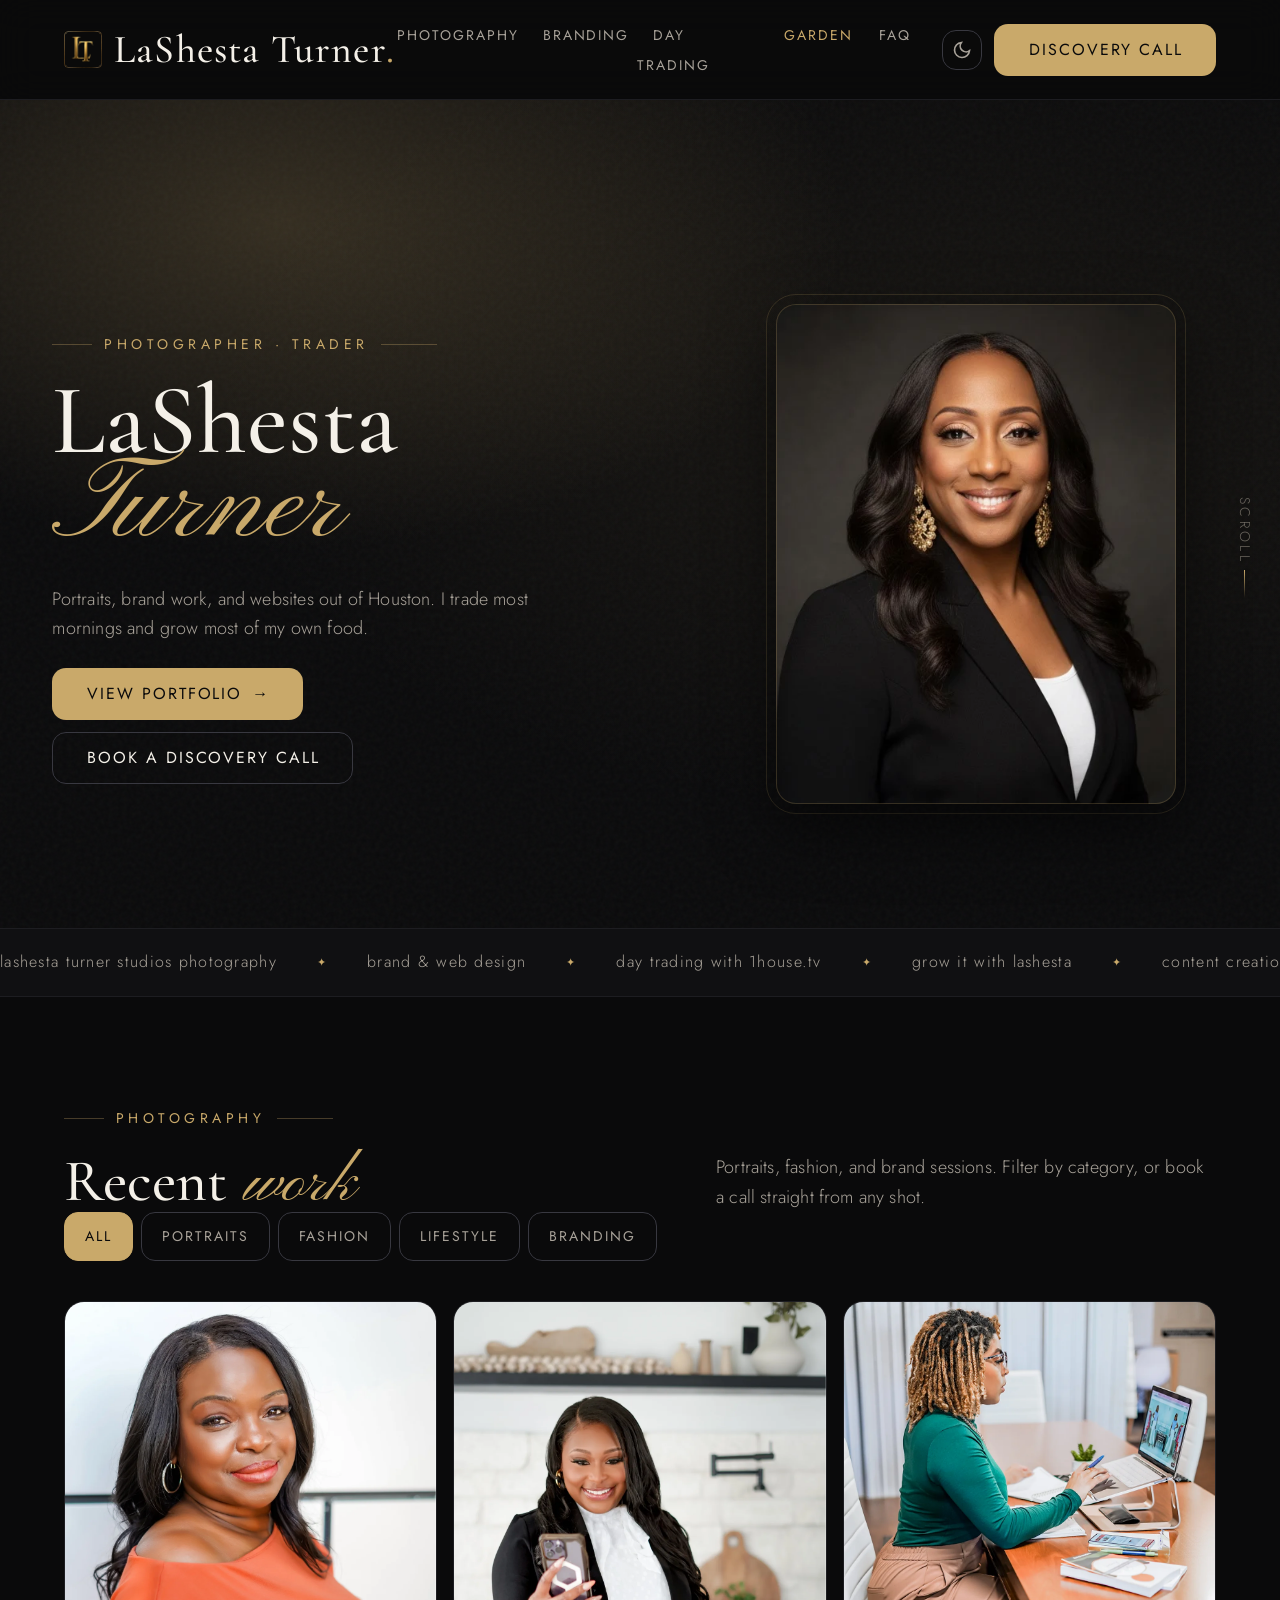
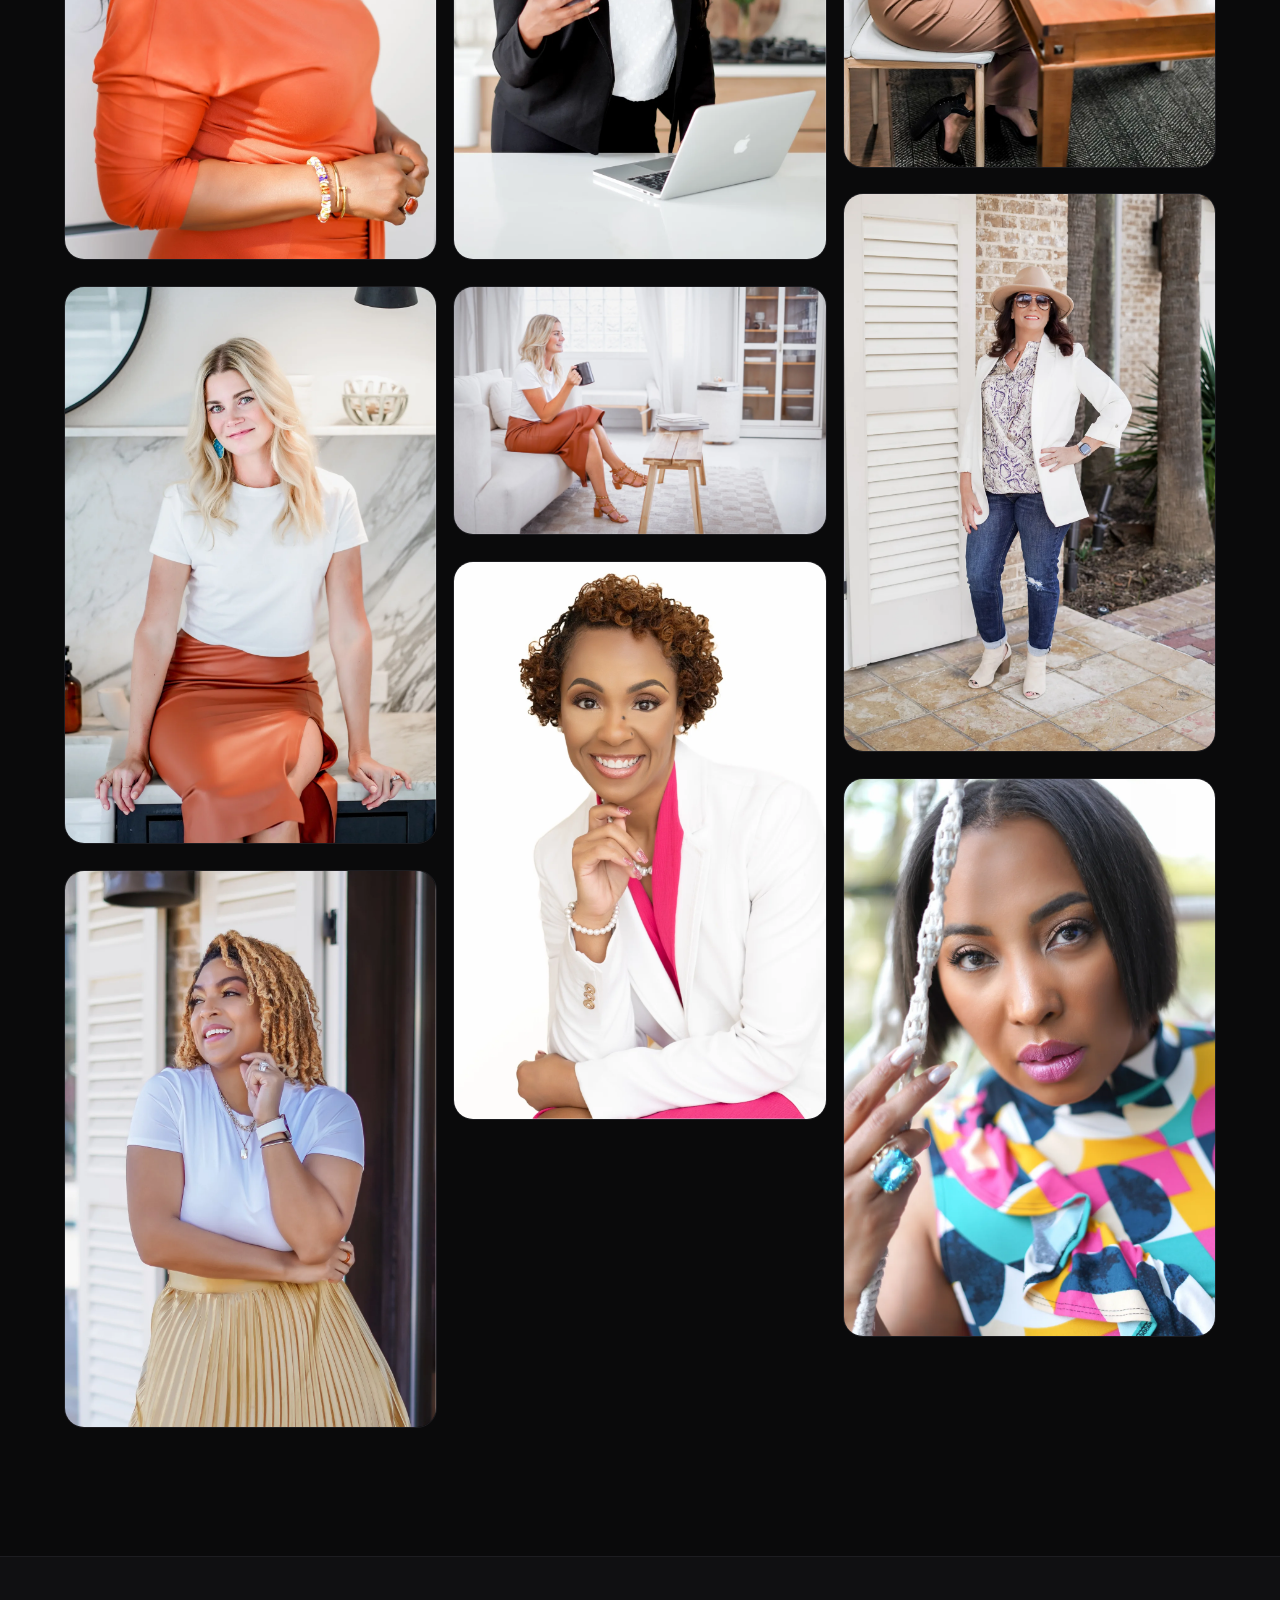
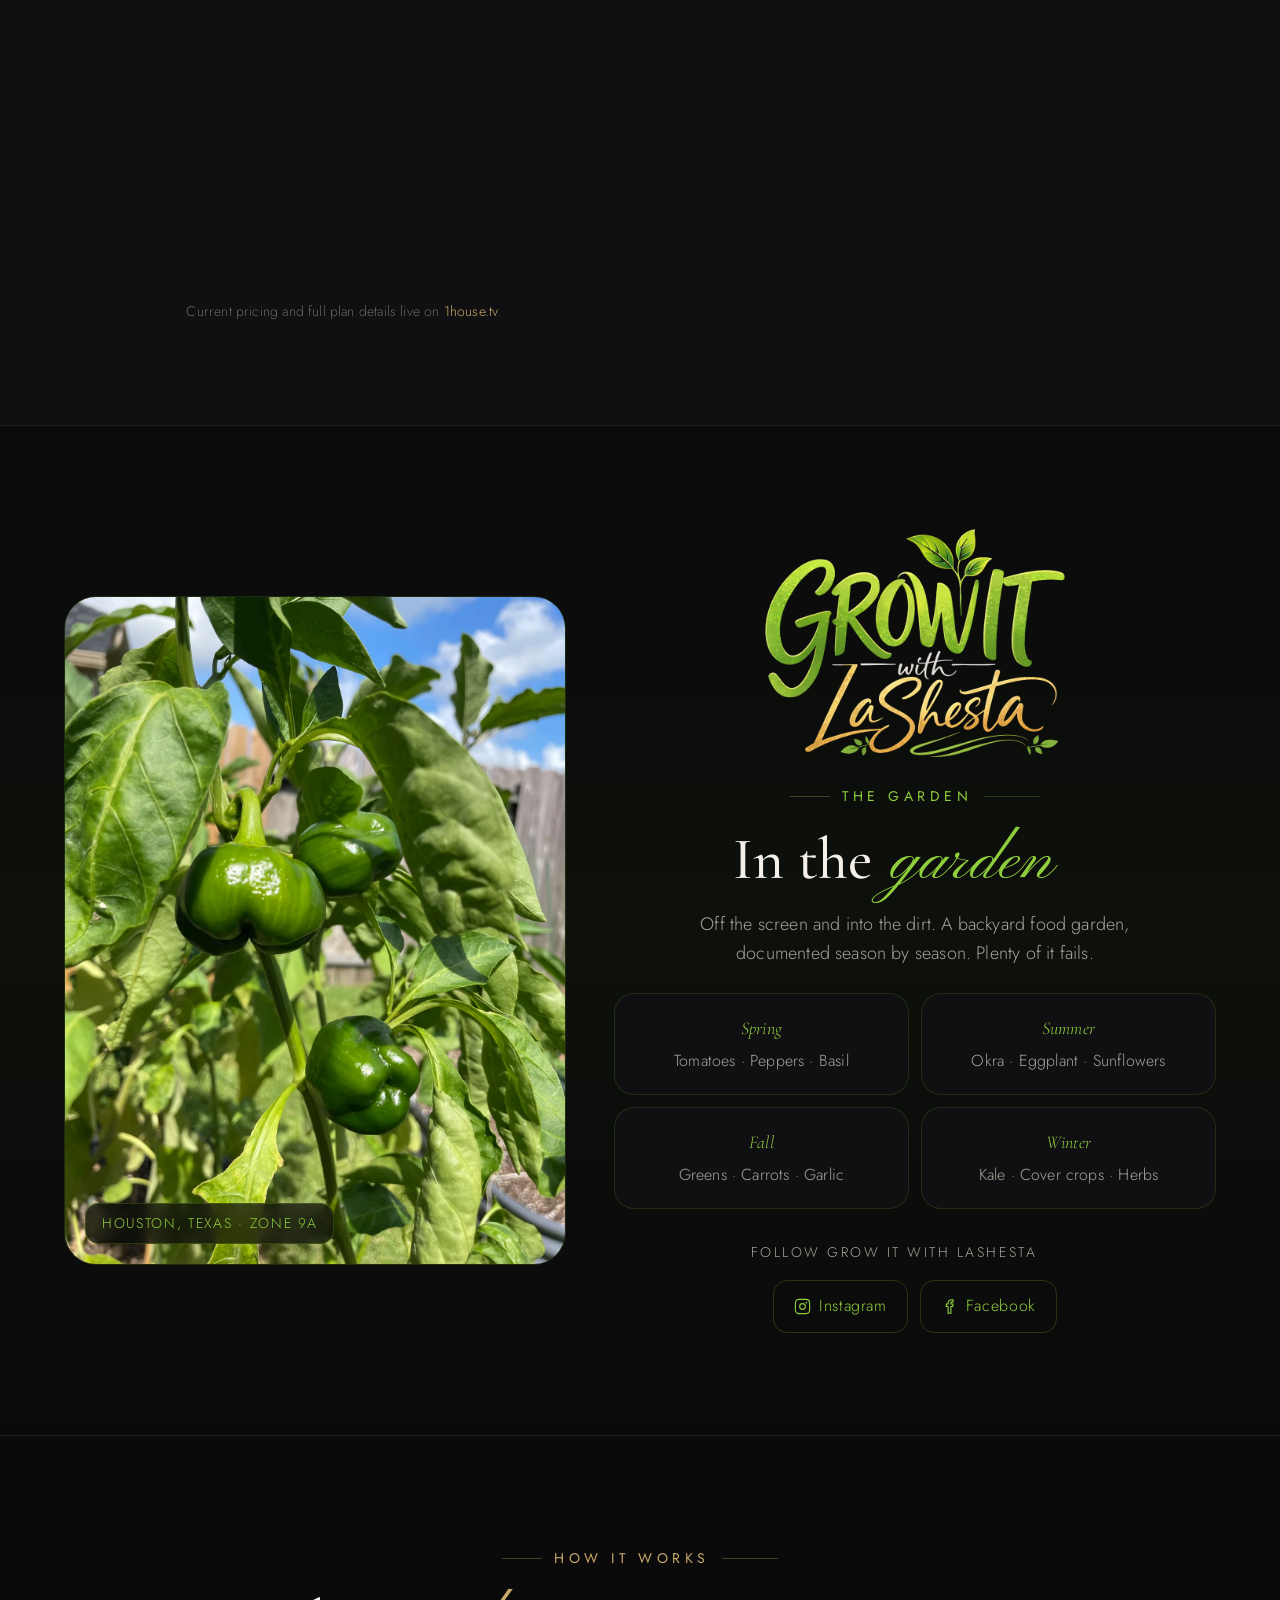
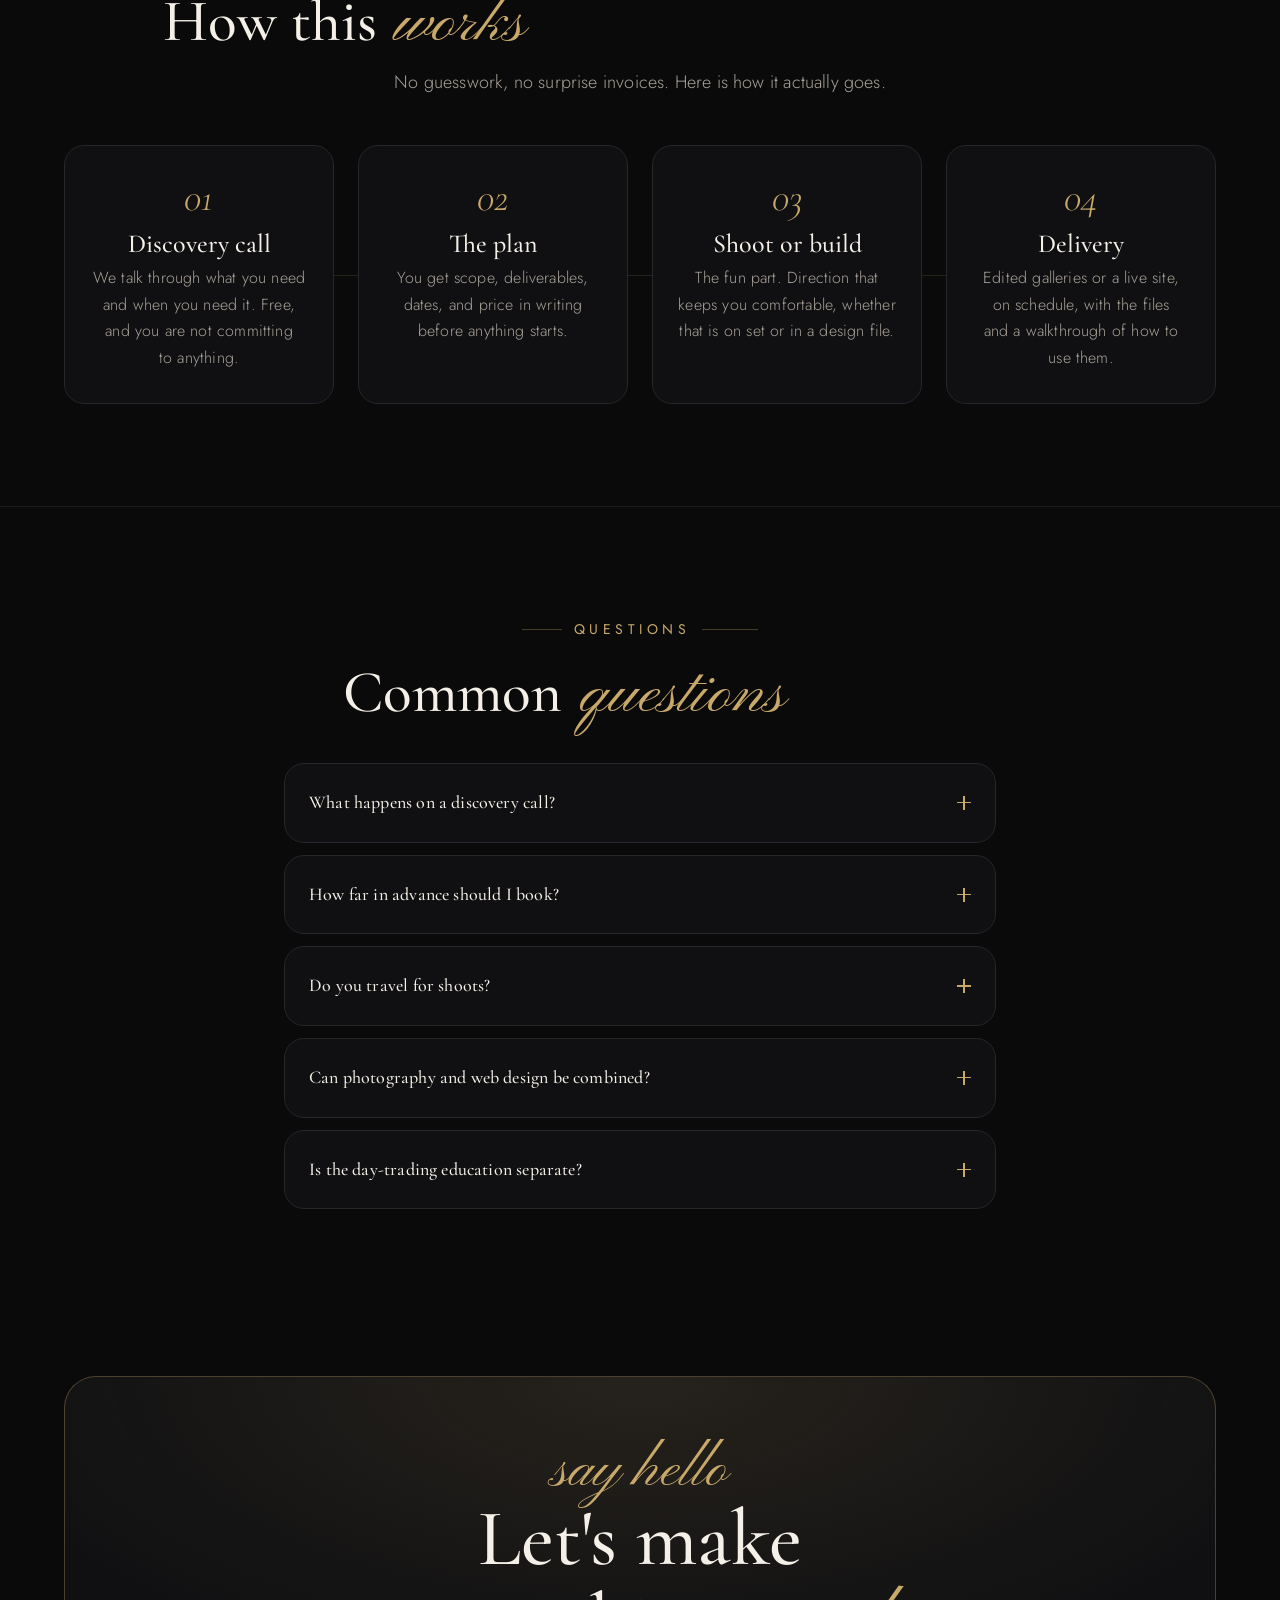
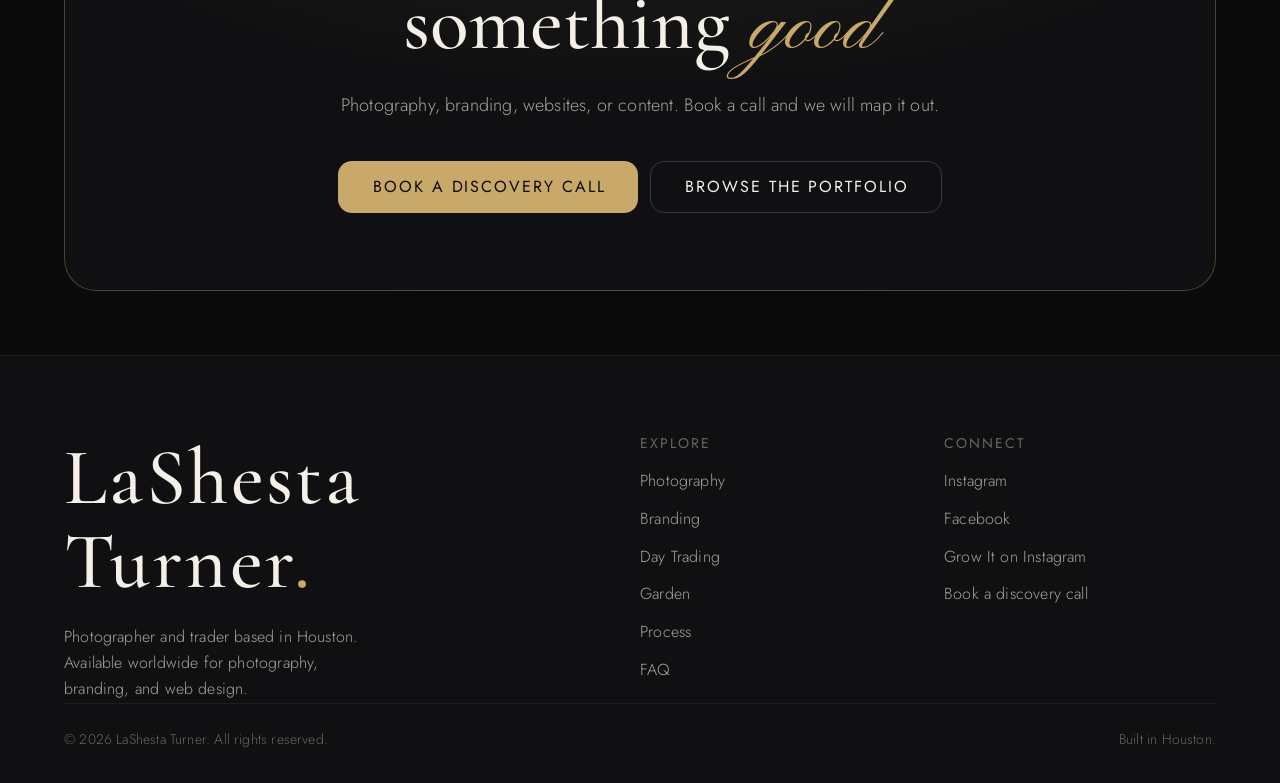
==== commit b3fe029f: "Add files via upload" ====
--- a/index.html
+++ b/index.html
@@ -27,7 +27,7 @@
       <nav class="nav" aria-label="Primary">
         <a href="#top" class="brand" aria-label="LaShesta Turner home">
           <img class="brand__mark" src="assets/img/lt-monogram.png" alt="" aria-hidden="true" />
-          <span class="brand__name">LaShesta<span class="dot">.</span></span>
+          <span class="brand__name">LaShesta Turner<span class="dot">.</span></span>
         </a>
 
         <ul class="nav__links" role="list">
@@ -95,16 +95,16 @@
     <!-- Marquee -->
     <div class="marquee" aria-hidden="true">
       <div class="marquee__track">
-        <span class="marquee__item">LaShesta Turner Studios Photography <span class="star">✦</span></span>
+        <span class="marquee__item">lashesta turner studios photography <span class="star">✦</span></span>
         <span class="marquee__item">brand &amp; web design <span class="star">✦</span></span>
-        <span class="marquee__item">day trading with 1House.TV <span class="star">✦</span></span>
-        <span class="marquee__item">Grow It with LaShesta <span class="star">✦</span></span>
+        <span class="marquee__item">day trading with 1house.tv <span class="star">✦</span></span>
+        <span class="marquee__item">grow it with lashesta <span class="star">✦</span></span>
         <span class="marquee__item">content creation <span class="star">✦</span></span>
         <span class="marquee__item">editorial direction <span class="star">✦</span></span>
-        <span class="marquee__item">LaShesta Turner Studios Photography <span class="star">✦</span></span>
+        <span class="marquee__item">lashesta turner studios photography <span class="star">✦</span></span>
         <span class="marquee__item">brand &amp; web design <span class="star">✦</span></span>
-        <span class="marquee__item">day trading with 1House.TV <span class="star">✦</span></span>
-        <span class="marquee__item">Grow It with LaShesta <span class="star">✦</span></span>
+        <span class="marquee__item">day trading with 1house.tv <span class="star">✦</span></span>
+        <span class="marquee__item">grow it with lashesta <span class="star">✦</span></span>
         <span class="marquee__item">content creation <span class="star">✦</span></span>
         <span class="marquee__item">editorial direction <span class="star">✦</span></span>
       </div>
@@ -340,7 +340,7 @@
             <img src="assets/img/garden-peppers.webp" alt="Bell peppers ripening on the plant" loading="lazy" />
             <span class="garden__chip">Houston, Texas · Zone 9a</span>
           </div>
-          <div class="reveal">
+          <div class="garden__text reveal">
             <img class="garden__brand reveal" src="assets/img/grow-it-logo.png" alt="Grow It with LaShesta" loading="lazy" />
             <p class="eyebrow">The Garden</p>
             <h2 class="section-title">In the <span class="script">garden</span></h2>
@@ -462,7 +462,7 @@
     <div class="container">
       <div class="footer__top">
         <div>
-          <div class="footer__brand">LaShesta<span class="dot">.</span></div>
+          <div class="footer__brand">LaShesta Turner<span class="dot">.</span></div>
           <p class="footer__tag">Photographer and trader based in Houston. Available worldwide for photography, branding, and web design.</p>
         </div>
         <div class="footer__col">
--- a/css/style.css
+++ b/css/style.css
@@ -1,3 +1,4 @@
+@charset "UTF-8";
 /* LaShesta Turner
    Fonts: Pinyon Script, Cormorant Garamond, Jost */
 
@@ -34,10 +35,10 @@
   --font-logo: 'Century Gothic', 'Questrial', 'URW Gothic', 'Futura', 'Avant Garde', 'Jost', sans-serif;
 
   /* Radius */
-  --radius-sm: 0.25rem;
-  --radius-md: 0.5rem;
-  --radius-lg: 0.875rem;
-  --radius-xl: 1.5rem;
+  --radius-sm: 0.5rem;
+  --radius-md: 0.875rem;
+  --radius-lg: 1.25rem;
+  --radius-xl: 2rem;
   --radius-full: 9999px;
 
   --transition-interactive: 240ms cubic-bezier(0.16, 1, 0.3, 1);
@@ -243,8 +244,8 @@
 .nav { display: flex; align-items: center; justify-content: space-between; gap: var(--space-6); padding-block: var(--space-5); }
 
 .brand { display: flex; align-items: center; gap: var(--space-3); }
-.brand__mark { width: 30px; height: 38px; flex-shrink: 0; color: var(--color-gold); }
-.brand__name { font-family: var(--font-logo); font-size: var(--text-lg); font-weight: 400; letter-spacing: 0.02em; line-height: 1; color: var(--color-text); }
+.brand__mark { width: 38px; height: auto; flex-shrink: 0; display: block; }
+.brand__name { font-family: var(--font-display); font-size: var(--text-xl); font-weight: 500; letter-spacing: 0.03em; line-height: 1.05; color: var(--color-text); white-space: nowrap; }
 .brand__name .dot { color: var(--color-gold); }
 
 .nav__links { display: flex; align-items: center; gap: var(--space-2); }
@@ -271,9 +272,19 @@
 .mobile-menu {
   position: fixed; inset: 0; z-index: 200; background: var(--color-bg);
   display: flex; flex-direction: column; padding: var(--space-12) var(--space-6);
-  transform: translateY(-100%); transition: transform 0.45s cubic-bezier(0.16,1,0.3,1);
-}
-.mobile-menu.is-open { transform: translateY(0); }
+  overflow-y: auto; -webkit-overflow-scrolling: touch;
+  min-height: 0;
+  visibility: hidden;
+  opacity: 0;
+  pointer-events: none;
+  transform: translateY(-100%);
+  transition: transform 0.45s cubic-bezier(0.16,1,0.3,1), opacity 0.3s ease, visibility 0s linear 0.45s;
+}
+.mobile-menu > * { flex-shrink: 0; }
+.mobile-menu.is-open {
+  transform: translateY(0); visibility: visible; opacity: 1; pointer-events: auto;
+  transition: transform 0.45s cubic-bezier(0.16,1,0.3,1), opacity 0.3s ease, visibility 0s;
+}
 .mobile-menu__close { align-self: flex-end; width: 44px; height: 44px; place-items: center; border: 1px solid var(--color-border-strong); border-radius: var(--radius-full); }
 .mobile-menu__links { display: flex; flex-direction: column; gap: var(--space-1); margin-top: var(--space-8); }
 .mobile-menu__links a {
@@ -282,13 +293,13 @@
 }
 .mobile-menu__links a:hover { color: var(--color-gold); }
 
-@media (max-width: 920px) {
+@media (max-width: 1080px) {
   .nav__links, .nav__cta { display: none; }
   .nav__burger { display: grid; }
 }
 
 /* =========================================================
-   HERO — split layout with real headshot
+   HERO - split layout with real headshot
    ========================================================= */
 .hero { position: relative; min-height: 92dvh; display: flex; align-items: center; overflow: hidden; isolation: isolate; padding-top: var(--space-20); }
 .hero__bg { position: absolute; inset: 0; z-index: -2; background: radial-gradient(ellipse at 72% 38%, rgba(201,169,106,0.07) 0%, transparent 55%), var(--color-bg); }
@@ -304,9 +315,9 @@
 .hero__meta p { color: var(--color-text-muted); font-size: var(--text-base); max-width: 50ch; font-weight: 300; }
 .hero__actions { display: flex; gap: var(--space-3); flex-wrap: wrap; }
 .hero__portrait { position: relative; justify-self: center; }
-.hero__portrait img { width: 100%; max-width: 400px; aspect-ratio: 4/5; object-fit: cover; object-position: center 20%; border-radius: 3px; box-shadow: 0 24px 64px rgba(0,0,0,0.55); }
-.hero__portrait::before { content: ''; position: absolute; top: -10px; left: -10px; right: -10px; bottom: -10px; border: 1px solid rgba(201,169,106,0.18); border-radius: 5px; pointer-events: none; }
-.hero__portrait::after { content: ''; position: absolute; inset: 0; border-radius: 3px; box-shadow: inset 0 0 0 1px rgba(201,169,106,0.22); pointer-events: none; }
+.hero__portrait img { width: 100%; max-width: 400px; aspect-ratio: 4/5; object-fit: cover; object-position: center 20%; border-radius: var(--radius-lg); box-shadow: 0 24px 64px rgba(0,0,0,0.55); }
+.hero__portrait::before { content: ''; position: absolute; top: -10px; left: -10px; right: -10px; bottom: -10px; border: 1px solid rgba(201,169,106,0.18); border-radius: calc(var(--radius-lg) + 10px); pointer-events: none; }
+.hero__portrait::after { content: ''; position: absolute; inset: 0; border-radius: var(--radius-lg); box-shadow: inset 0 0 0 1px rgba(201,169,106,0.22); pointer-events: none; }
 .hero__scroll {
   position: absolute; bottom: var(--space-6); right: var(--space-6);
   display: flex; flex-direction: column; align-items: center; gap: var(--space-2);
@@ -323,9 +334,9 @@
 
 /* Marquee */
 .marquee { border-block: 1px solid var(--color-divider); background: var(--color-surface); overflow: hidden; padding-block: var(--space-5); }
-.marquee__track { display: flex; gap: var(--space-14); white-space: nowrap; width: max-content; animation: marquee 32s linear infinite; }
+.marquee__track { display: flex; gap: var(--space-10); white-space: nowrap; width: max-content; animation: marquee 32s linear infinite; }
 .marquee:hover .marquee__track { animation-play-state: paused; }
-.marquee__item { display: inline-flex; align-items: center; gap: var(--space-4); font-family: var(--font-display); font-style: italic; font-size: var(--text-lg); color: var(--color-text-muted); }
+.marquee__item { display: inline-flex; align-items: center; gap: var(--space-10); font-family: var(--font-body); font-style: normal; font-size: var(--text-sm); letter-spacing: 0.08em; color: var(--color-text-muted); }
 .marquee__item .star { color: var(--color-gold); font-size: 0.7em; }
 @keyframes marquee { to { transform: translateX(-50%); } }
 
@@ -367,7 +378,7 @@
 }
 
 /* =========================================================
-   DAY TRADING — 1House.TV packages
+   DAY TRADING - 1House.TV packages
    ========================================================= */
 .trading { background: var(--color-surface); border-block: 1px solid var(--color-divider); }
 .trading__layout { display: grid; grid-template-columns: 1.05fr 1fr; gap: var(--space-14); align-items: center; }
@@ -399,7 +410,7 @@
 .pkg__price .per { font-family: var(--font-body); font-size: var(--text-xs); letter-spacing: 0.1em; text-transform: uppercase; color: var(--color-text-faint); margin-left: var(--space-1); }
 .pkg__features { list-style: none; margin: var(--space-5) 0 var(--space-6); display: flex; flex-direction: column; gap: var(--space-3); }
 .pkg__features li { font-size: var(--text-sm); color: var(--color-text-muted); display: flex; gap: var(--space-3); align-items: flex-start; }
-.pkg__features li::before { content: '✦'; color: var(--color-gold); font-size: 0.85em; margin-top: 0.15em; flex-shrink: 0; }
+.pkg__features li::before { content: '\2726'; color: var(--color-gold); font-size: 0.85em; margin-top: 0.15em; flex-shrink: 0; }
 .pkg__btn { margin-top: auto; }
 
 .trading__note { font-size: var(--text-xs); color: var(--color-text-faint); margin-top: var(--space-5); text-align: center; }
@@ -429,8 +440,8 @@
 .branding { background: var(--color-surface); border-block: 1px solid var(--color-divider); }
 .branding__layout { display: grid; grid-template-columns: 0.8fr 1.2fr; gap: clamp(var(--space-10), 5vw, var(--space-16)); align-items: start; }
 .branding__visual { position: relative; }
-.branding__visual img { width: 100%; aspect-ratio: 4/5; object-fit: cover; object-position: center 30%; border-radius: 3px; box-shadow: 0 16px 48px rgba(0,0,0,0.4); }
-.branding__visual::after { content: ''; position: absolute; inset: 0; border-radius: 3px; box-shadow: inset 0 0 0 1px rgba(201,169,106,0.2); pointer-events: none; }
+.branding__visual img { width: 100%; aspect-ratio: 4/5; object-fit: cover; object-position: center 30%; border-radius: var(--radius-lg); box-shadow: 0 16px 48px rgba(0,0,0,0.4); }
+.branding__visual::after { content: ''; position: absolute; inset: 0; border-radius: var(--radius-lg); box-shadow: inset 0 0 0 1px rgba(201,169,106,0.2); pointer-events: none; }
 .branding__chip { position: absolute; bottom: var(--space-5); left: var(--space-5); background: rgba(10,10,11,0.85); border: 1px solid rgba(201,169,106,0.3); padding: var(--space-2) var(--space-4); border-radius: var(--radius-full); font-size: var(--text-xs); letter-spacing: 0.1em; text-transform: uppercase; color: var(--color-gold); }
 @media (max-width: 860px) { .branding__layout { grid-template-columns: 1fr; } .branding__visual { max-width: 340px; } }
 .brand-list { display: flex; flex-direction: column; gap: var(--space-3); margin-top: var(--space-8); }
@@ -560,7 +571,7 @@
 .footer { border-top: 1px solid var(--color-divider); background: var(--color-surface); padding-block: var(--space-20) var(--space-8); }
 .footer__top { display: grid; grid-template-columns: 2fr 1fr 1fr; gap: var(--space-8); margin-bottom: var(--space-14); }
 @media (max-width: 700px) { .footer__top { grid-template-columns: 1fr; } }
-.footer__brand { font-family: var(--font-script); font-size: var(--text-3xl); line-height: 1; }
+.footer__brand { font-family: var(--font-display); font-size: var(--text-3xl); font-weight: 500; letter-spacing: 0.03em; line-height: 1.05; }
 .footer__brand .dot { color: var(--color-gold); }
 .footer__tag { color: var(--color-text-muted); font-size: var(--text-sm); margin-top: var(--space-5); max-width: 36ch; font-weight: 300; }
 .footer__col h4 { font-family: var(--font-body); font-size: var(--text-xs); letter-spacing: 0.14em; text-transform: uppercase; color: var(--color-text-faint); margin-bottom: var(--space-4); font-weight: 400; }
@@ -797,7 +808,7 @@
   .hero__text > *, .hero__portrait { opacity: 1; }
 }
 
-/* hero eyebrow sits outside a .reveal wrapper — draw its rule on load */
+/* hero eyebrow sits outside a .reveal wrapper - draw its rule on load */
 .hero .eyebrow::after { width: 56px; transition-delay: 500ms; }
 
 /* Process + FAQ */
@@ -871,7 +882,7 @@
 
 /* ---- Pricing ---- */
 .pkg__features li.is-off { color: var(--color-text-faint); opacity: 0.55; }
-.pkg__features li.is-off::before { content: '—'; color: var(--color-text-faint); }
+.pkg__features li.is-off::before { content: '\2014'; color: var(--color-text-faint); }
 .pkg__features li strong { color: var(--color-text); font-weight: 500; }
 .pkg__features li em { font-style: italic; color: var(--color-gold); }
 .pkg--featured .pkg__features li:not(.is-off)::before { color: var(--color-gold-bright); }
@@ -936,3 +947,133 @@
   transform: translateY(-2px);
   box-shadow: 0 12px 28px -12px rgba(111,170,42,0.45);
 }
+
+/* garden: real photo panel + brand lockup */
+.garden__media--photo { aspect-ratio: 3 / 4; overflow: hidden; border: 1px solid rgba(111,170,42,0.18); }
+.garden__media--photo img { width: 100%; height: 100%; object-fit: cover; display: block; transition: transform 900ms cubic-bezier(0.16,1,0.3,1); }
+.garden__media--photo:hover img { transform: scale(1.04); }
+.garden__brand { display: block; width: 100%; max-width: 300px; height: auto; margin-bottom: var(--space-5); }
+@media (max-width: 820px) { .garden__brand { max-width: 240px; } }
+
+/* =========================================================
+   Touch + small-screen refinements
+   ========================================================= */
+
+/* Hover overlays must never swallow taps on touch devices */
+.shot__overlay { pointer-events: none; }
+.shot:hover .shot__overlay, .shot:focus-within .shot__overlay { pointer-events: auto; }
+
+@media (hover: none) {
+  /* no hover on touch: keep photos clean, tap opens the lightbox */
+  .shot__overlay { display: none; }
+  .shot__expand { opacity: 1; transform: scale(1); }
+  .hero__portrait img { animation: none; }
+}
+
+/* Tap targets: 44px minimum on any touch device, at any width */
+@media (pointer: coarse), (max-width: 1024px) {
+  .footer__col ul a,
+  .footer__legal a {
+    display: inline-flex; align-items: center; min-height: 44px;
+  }
+  .brand-service__cta { display: inline-flex; align-items: center; min-height: 44px; }
+  .theme-toggle, .booking__close, .lightbox__close, .lightbox__nav {
+    min-width: 44px; min-height: 44px;
+  }
+  .brand { min-height: 44px; display: inline-flex; align-items: center; }
+  .menu-toggle { min-width: 44px; min-height: 44px; }
+}
+
+/* Tablet: give the two-column layouts room before they stack */
+@media (max-width: 1024px) and (min-width: 821px) {
+  .gallery__grid { columns: 2 300px; }
+}
+
+/* Phones: tighten type and spacing so nothing feels cramped */
+@media (max-width: 520px) {
+  .btn { width: 100%; }
+  .hero__actions { flex-direction: column; align-items: stretch; }
+  .pkg-grid { grid-template-columns: 1fr; }
+  .lightbox { padding: var(--space-4); }
+  .lightbox__figure { max-width: 100%; }
+  .lightbox__img { max-height: 68vh; }
+  .lightbox__close { top: var(--space-3); right: var(--space-3); }
+  .garden__social { flex-direction: column; align-items: stretch; }
+  .garden__social-link { justify-content: center; }
+}
+
+/* Landscape phones: don't let the hero eat the whole screen */
+@media (max-height: 520px) and (orientation: landscape) {
+  .hero { min-height: auto; padding-block: var(--space-16); }
+}
+
+@media (pointer: coarse), (max-width: 1024px) {
+  .booking__close { min-width: 46px; min-height: 46px; box-sizing: border-box; }
+  /* inline prose links: grow the hit area without breaking the line */
+  .trading__note a, .footer__tag a { padding: 8px 2px; }
+}
+
+/* =========================================================
+   Unified corner language: rounded boxes, not pills.
+   Everything shares the same radius family so nothing
+   reads as a different shape from anything else.
+   ========================================================= */
+.btn,
+.filter-btn,
+.pkg__btn,
+.garden__social-link,
+.trading__badge,
+.garden__chip,
+#garden .garden__chip,
+.branding__chip,
+.theme-toggle,
+.booking__close,
+.mobile-menu__close,
+.lightbox__close,
+.lightbox__nav,
+.shot__expand {
+  border-radius: var(--radius-md);
+}
+
+/* square-ish icon buttons look better slightly softer than text boxes */
+.theme-toggle,
+.booking__close,
+.mobile-menu__close,
+.lightbox__close,
+.lightbox__nav,
+.shot__expand {
+  border-radius: var(--radius-md);
+}
+
+/* =========================================================
+   Centred section headers over their card grids
+   ========================================================= */
+
+/* Branding: heading + lede centred above the three service rows */
+.branding__content .section-head { max-width: none !important; text-align: center; }
+.branding__content .section-head .eyebrow { justify-content: center; }
+.branding__content .section-head .section-lede { margin-left: auto; margin-right: auto; max-width: 60ch; }
+.brand-service { text-align: left; }
+
+/* Garden: heading, lede and follow block centred above the four season cards */
+.garden__text { text-align: center; }
+.garden__text .eyebrow { justify-content: center; }
+.garden__text .section-lede { margin-left: auto; margin-right: auto; max-width: 52ch; }
+.garden__brand { margin-left: auto; margin-right: auto; }
+.garden__follow { text-align: center; }
+.garden__social { justify-content: center; }
+.season { text-align: center; }
+
+/* Process: stack the heading above the lede, both centred over the four steps */
+.process .section-head--row {
+  display: block; text-align: center;
+}
+.process .section-head--row .eyebrow { justify-content: center; }
+.process .section-head--row .section-lede {
+  margin: var(--space-4) auto 0; max-width: 56ch;
+}
+.process__step { text-align: center; }
+.process__step .process__num { display: block; }
+
+/* keep the connecting hairline visually centred on the taller cards */
+.process__step::after { top: 50%; }
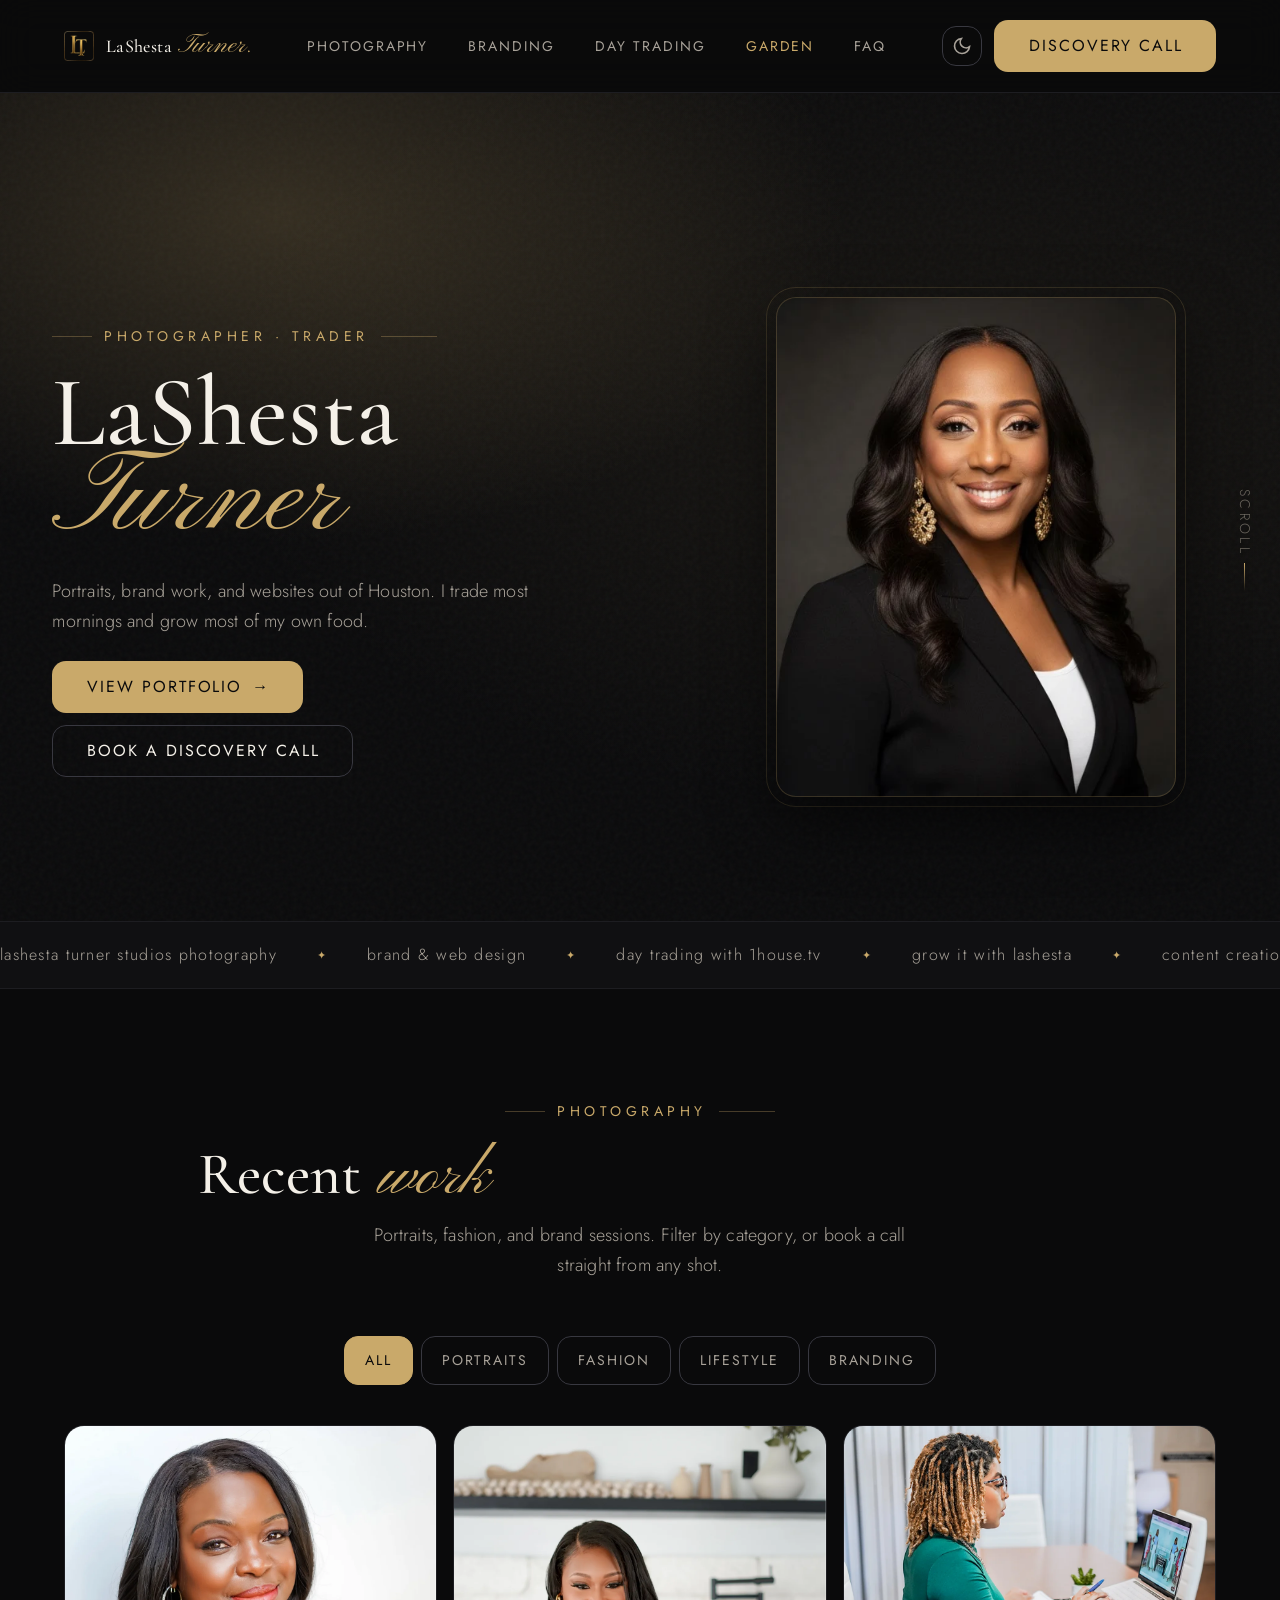
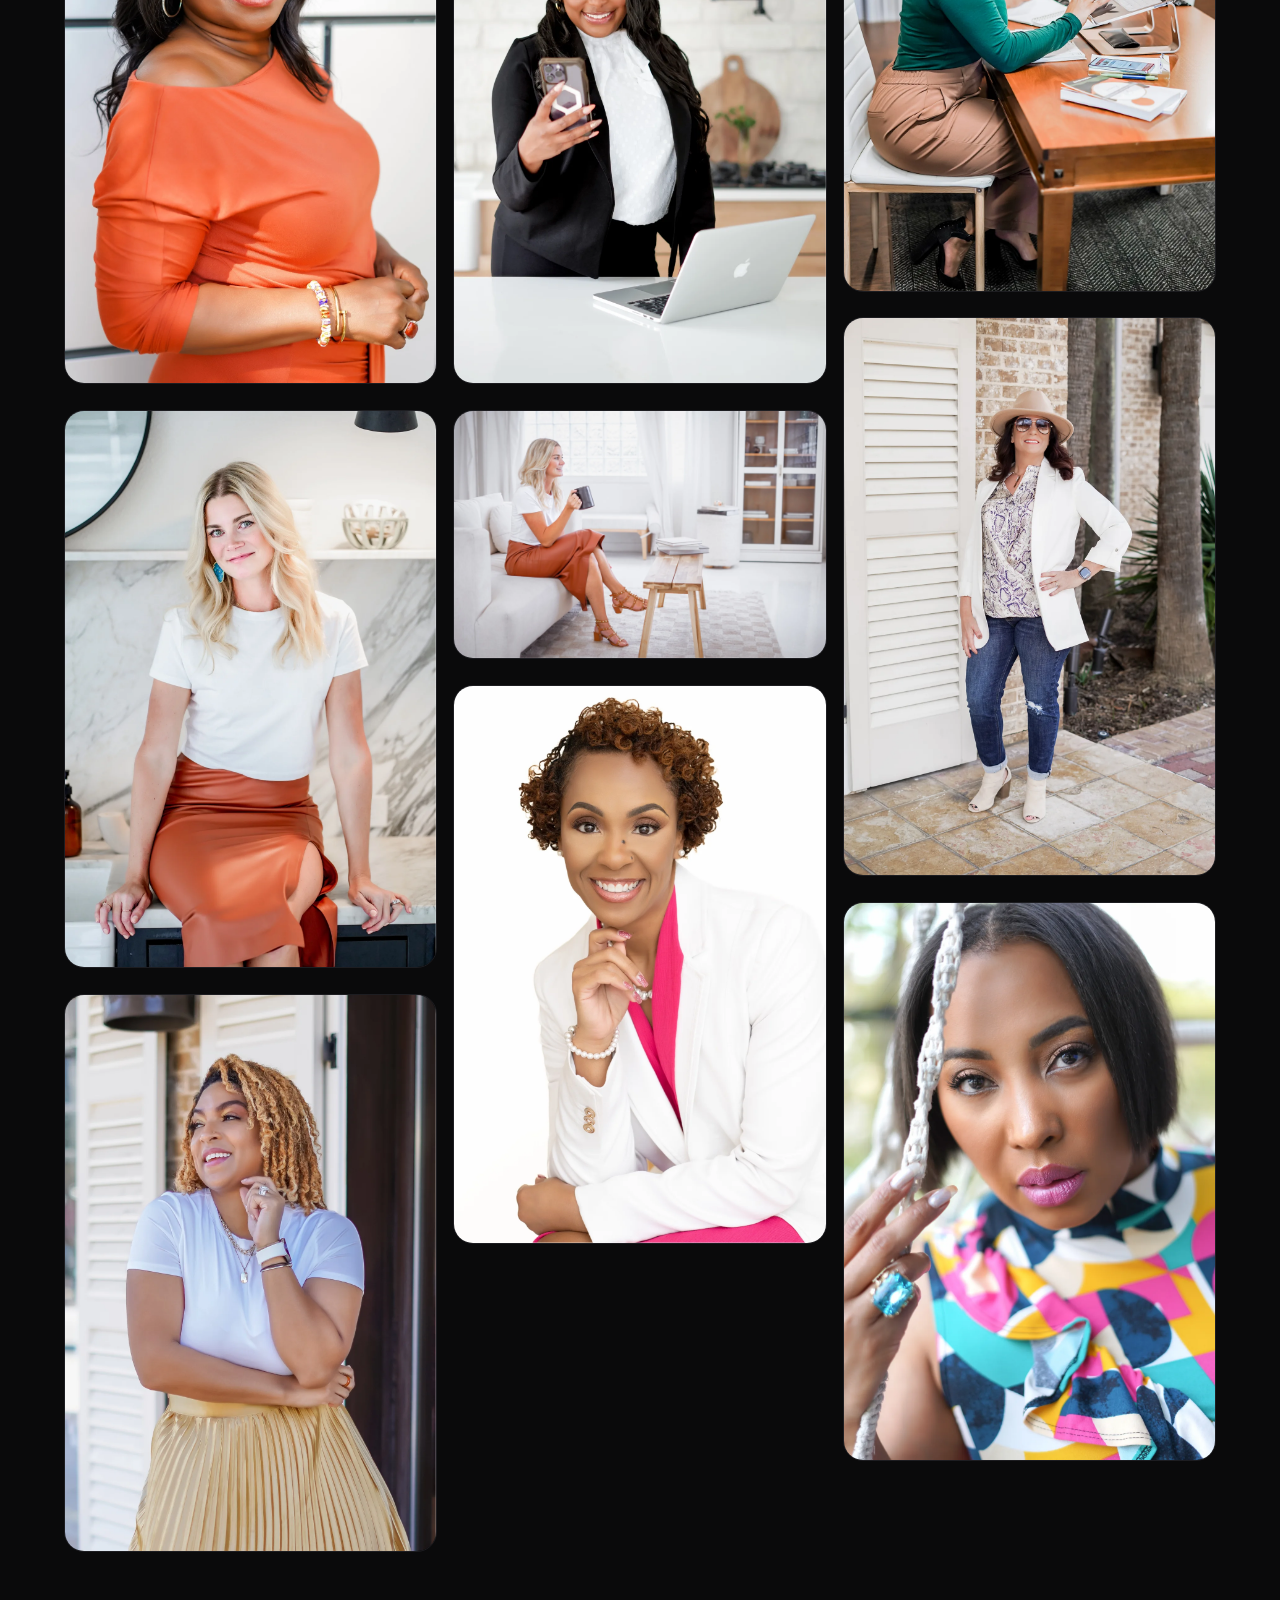
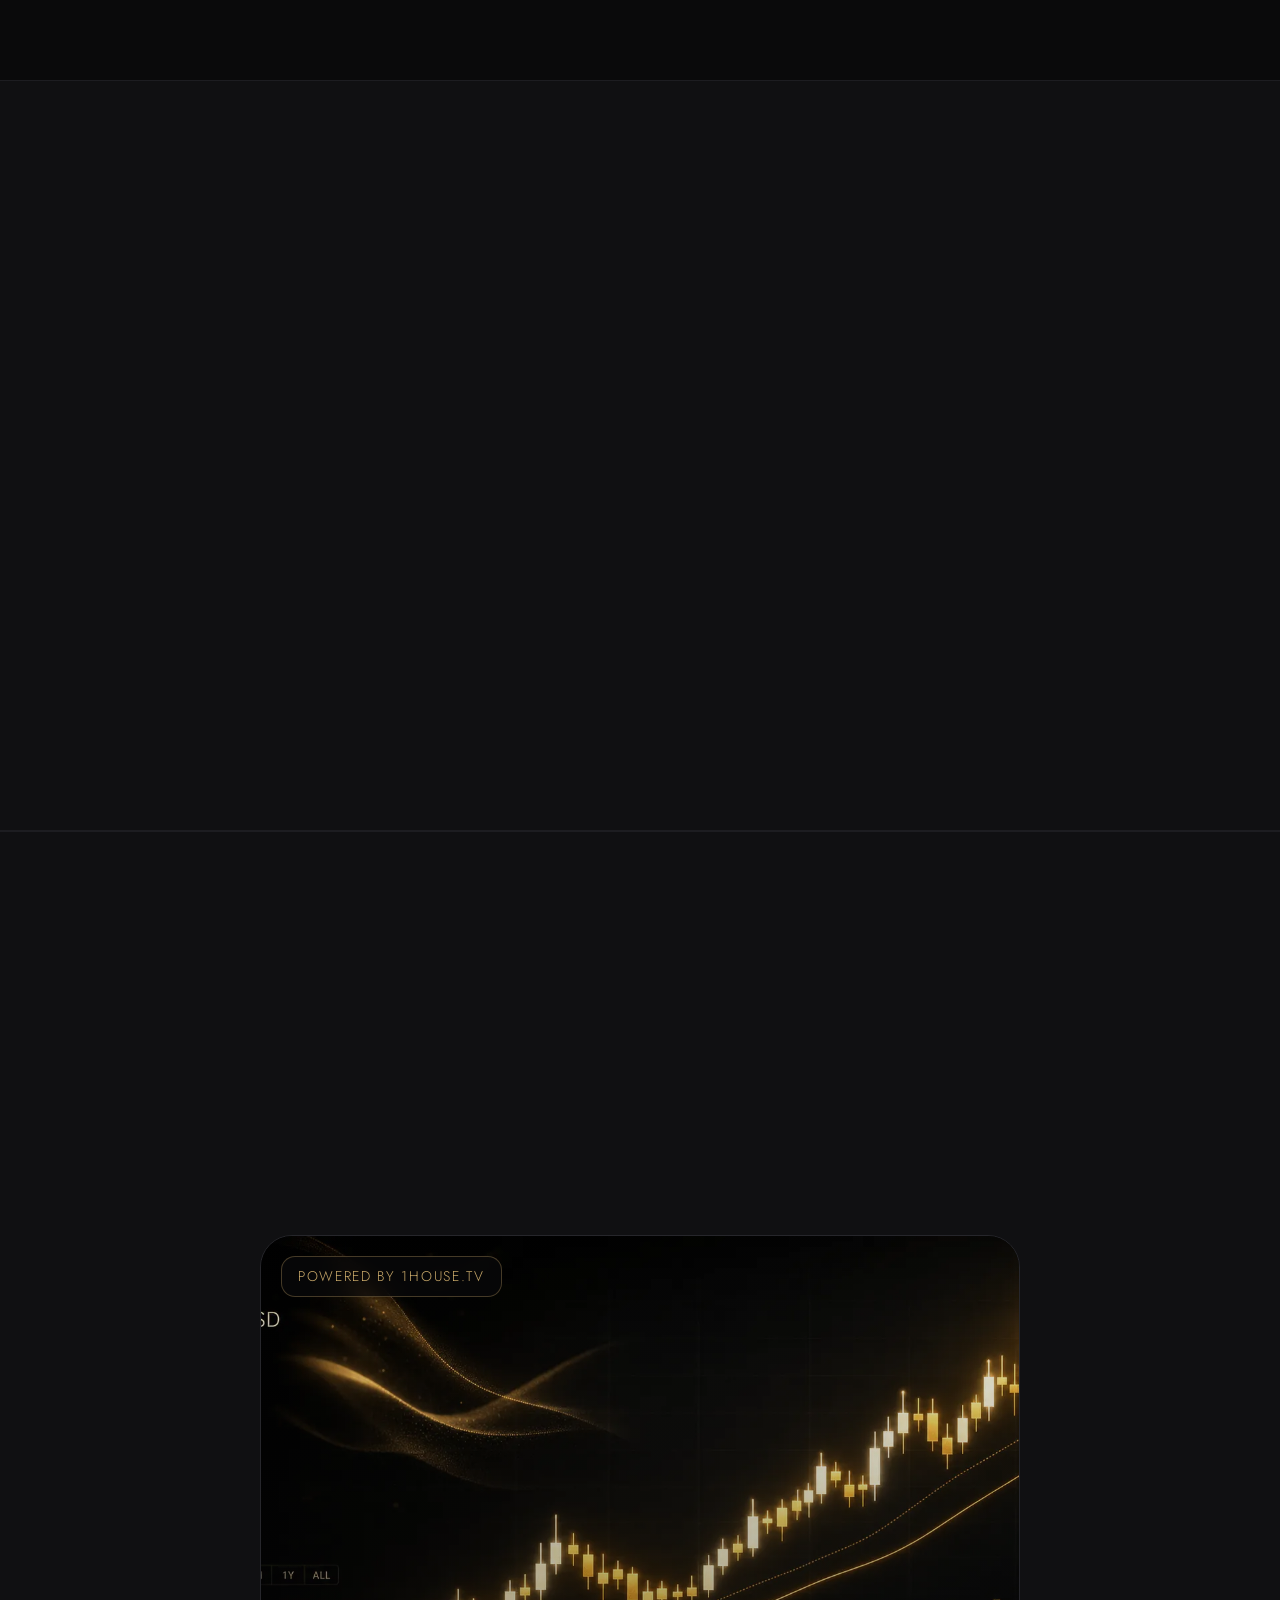
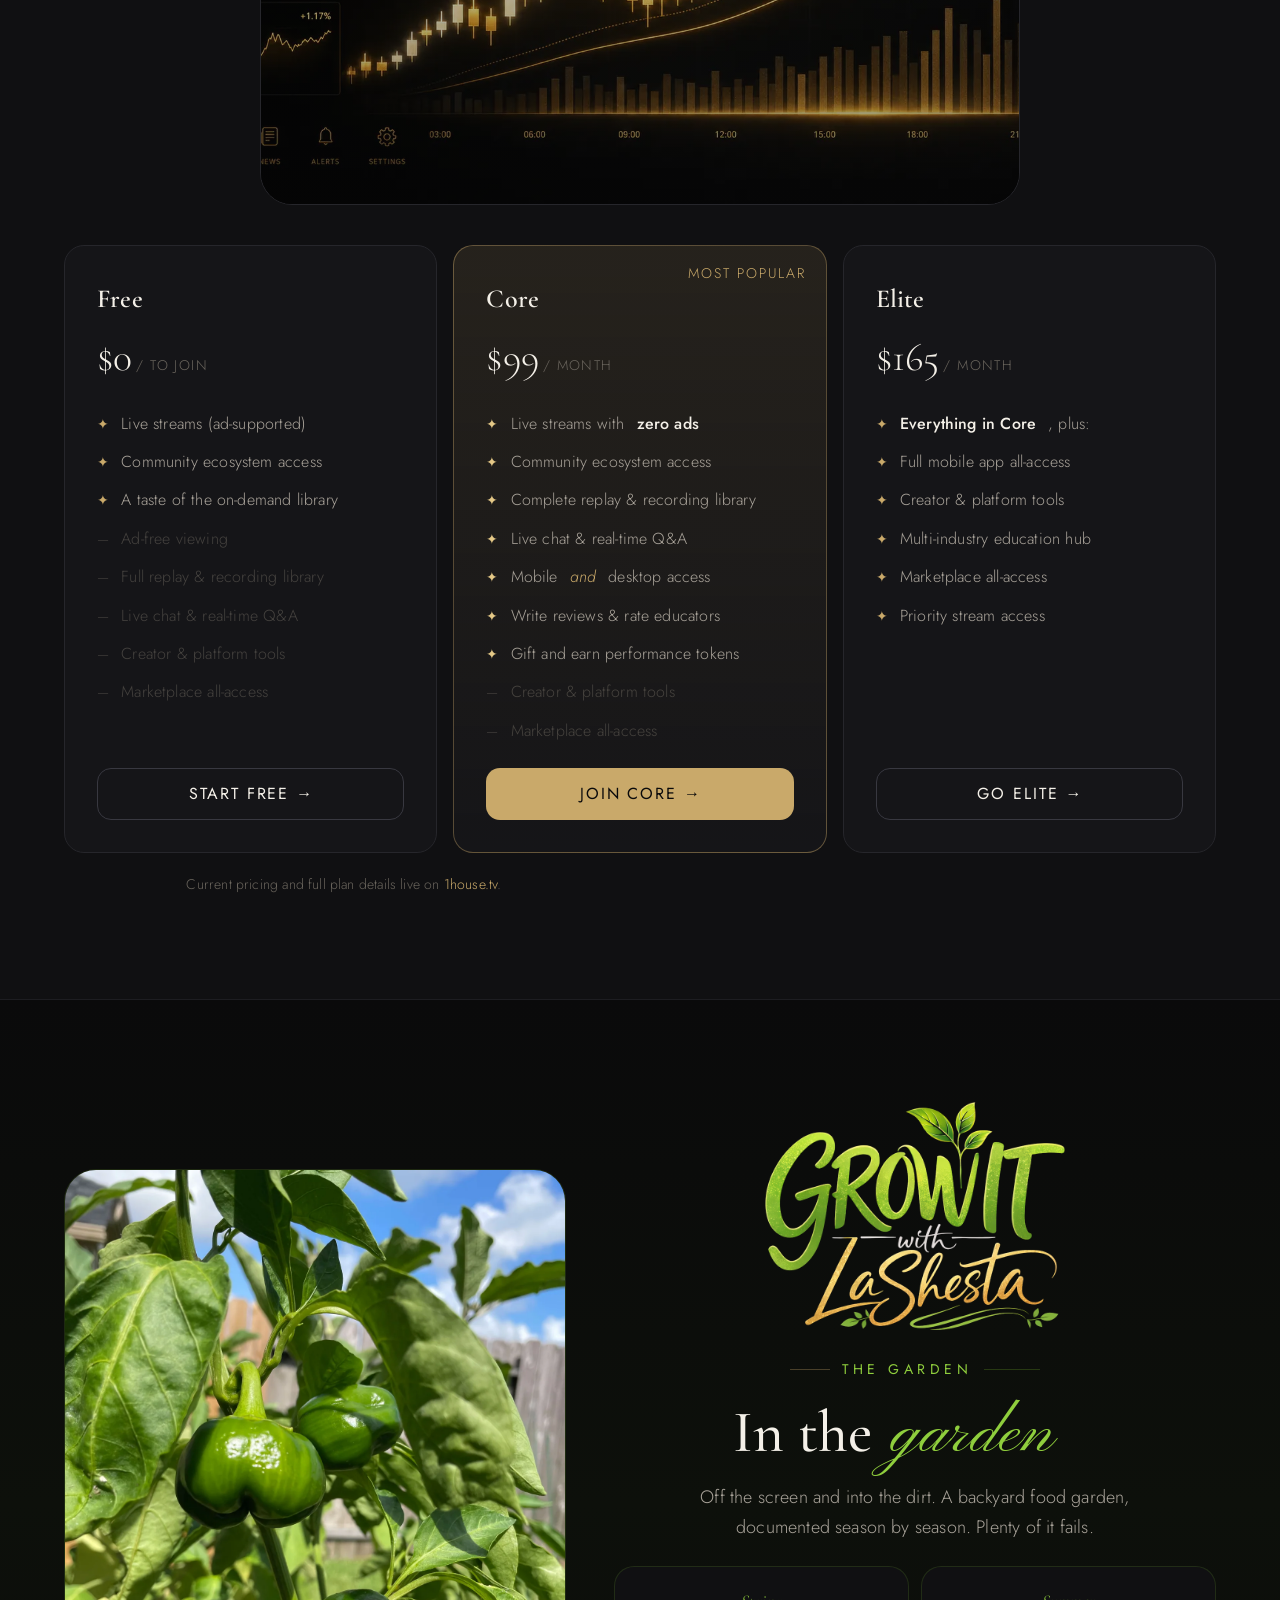
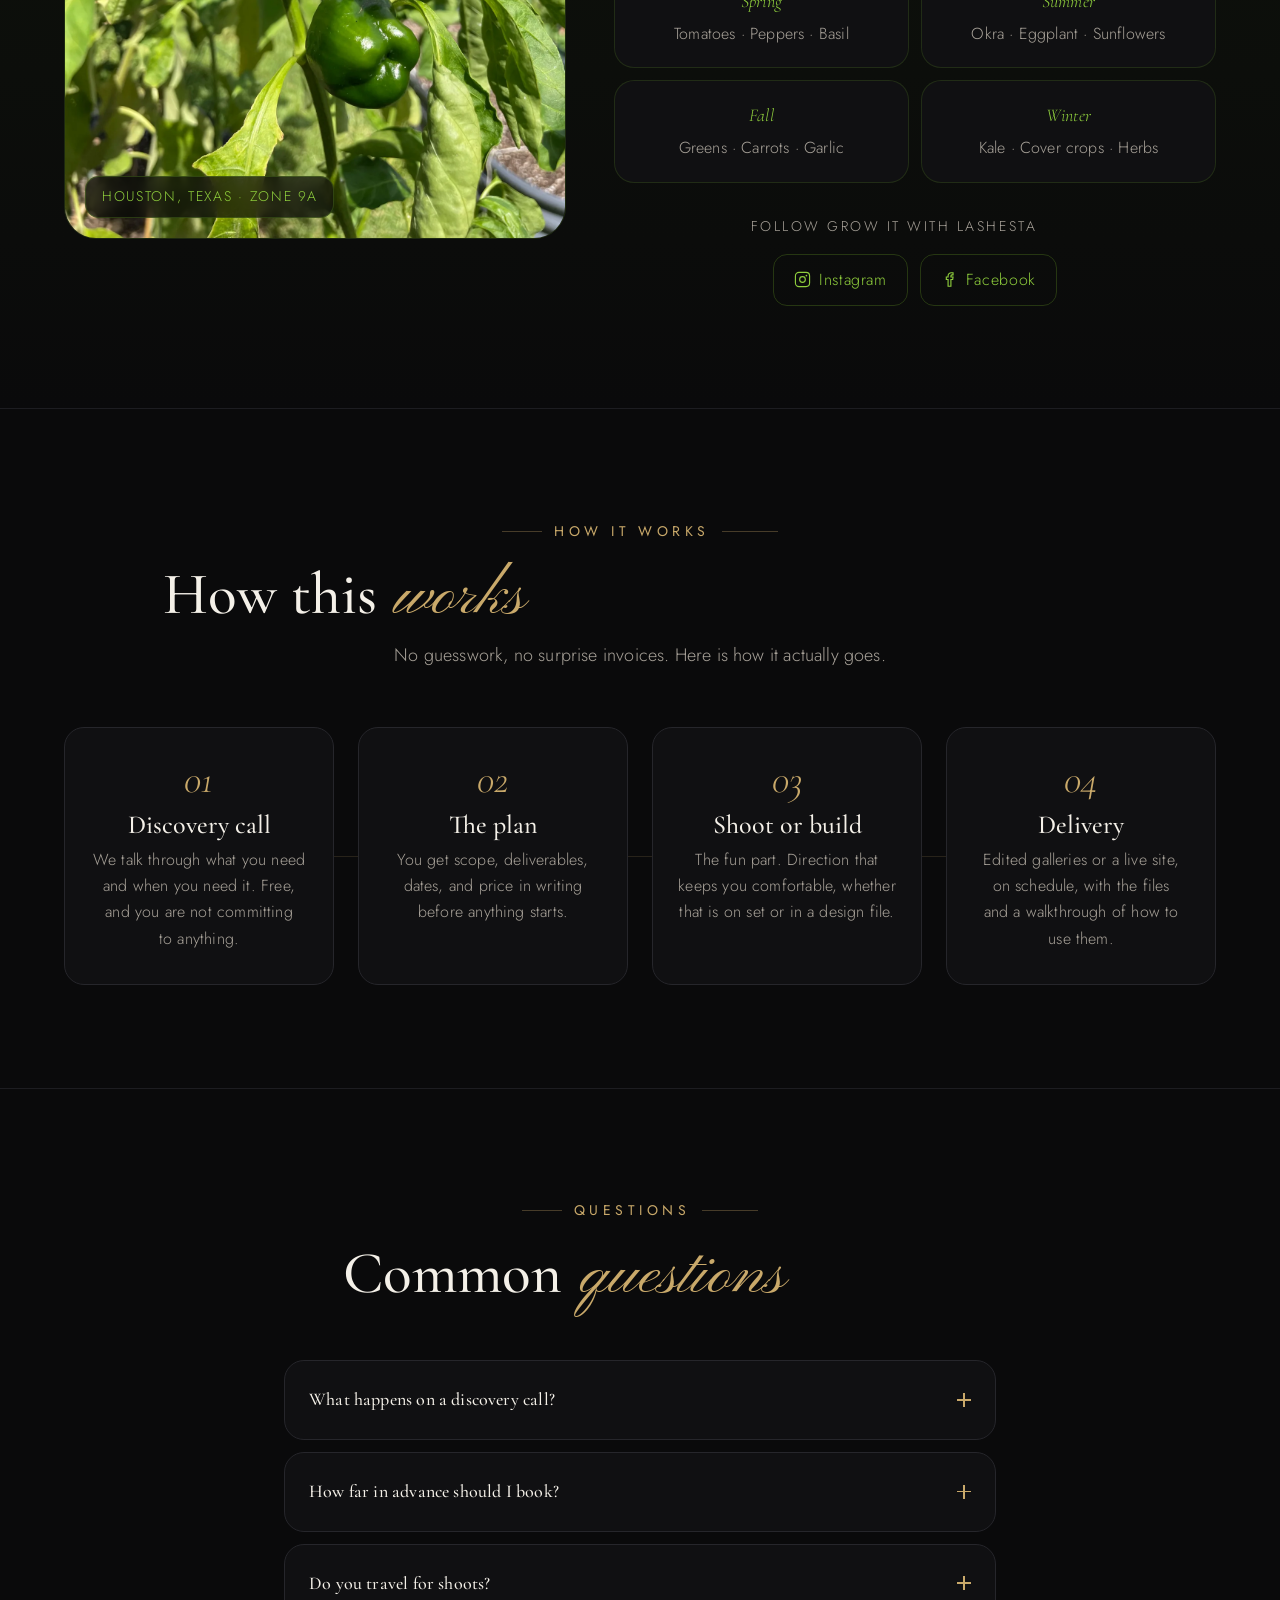
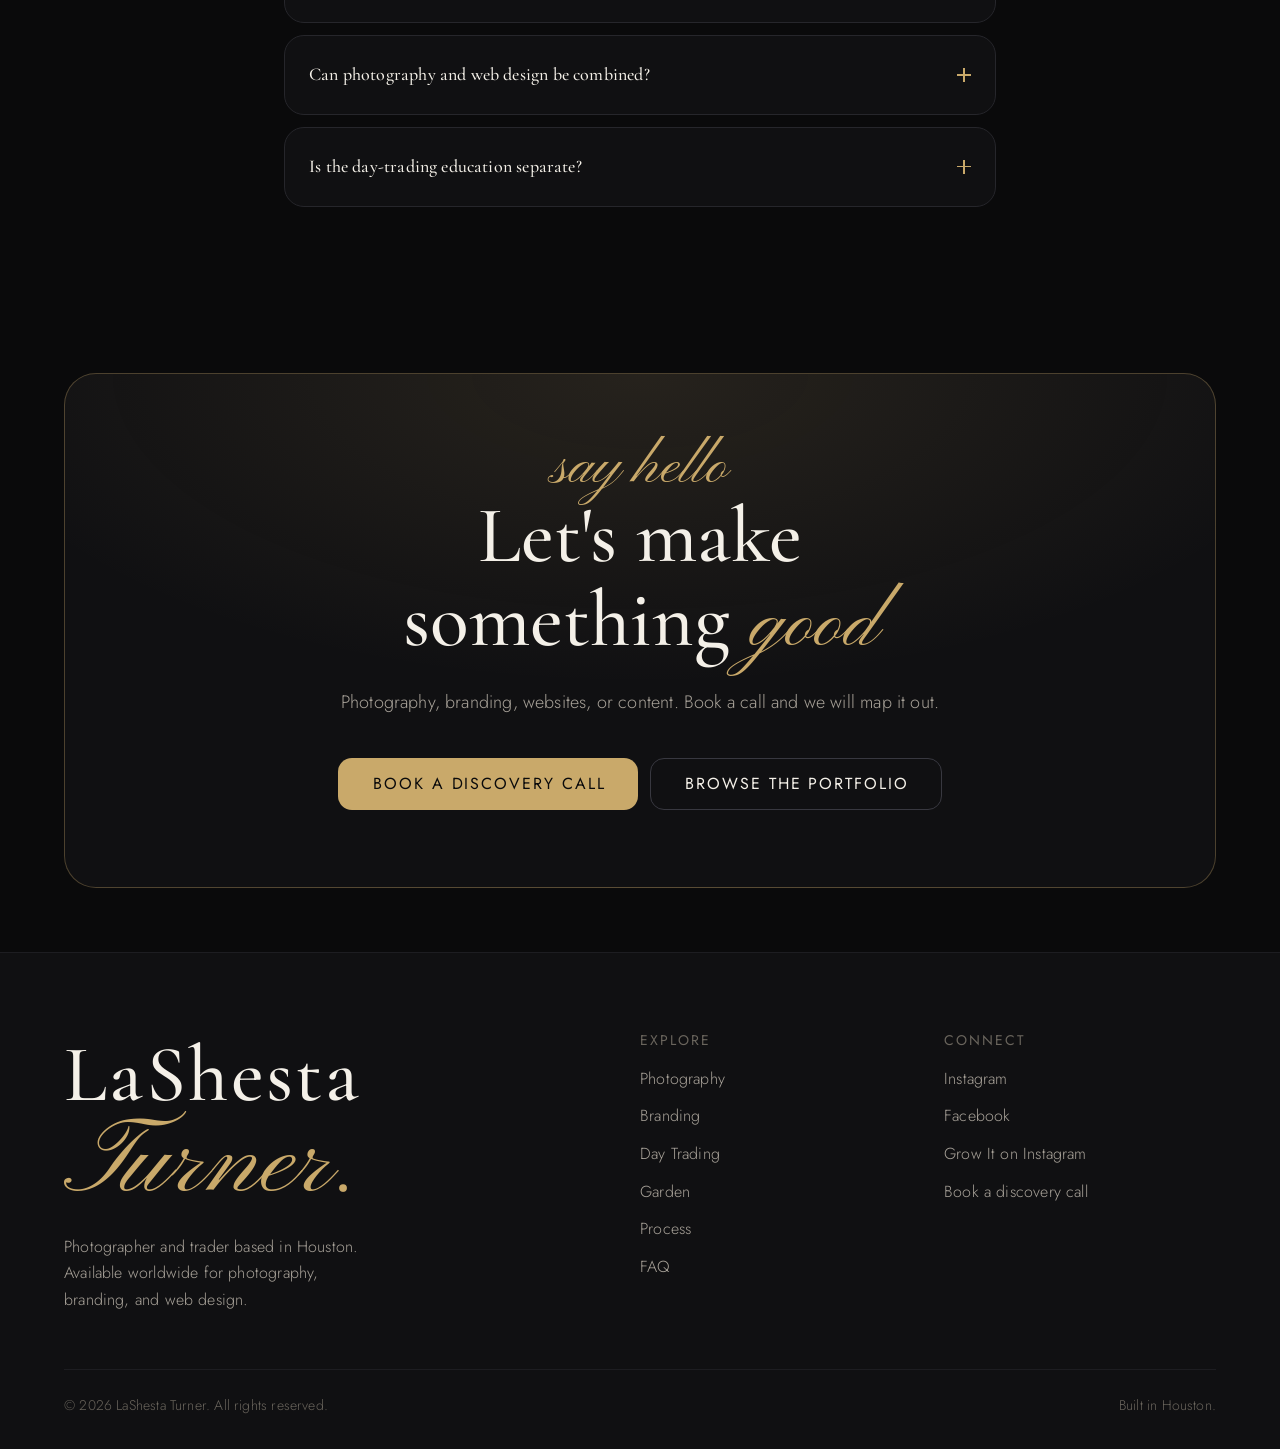
==== commit 26a8b6cd: "Add files via upload" ====
--- a/index.html
+++ b/index.html
@@ -27,7 +27,7 @@
       <nav class="nav" aria-label="Primary">
         <a href="#top" class="brand" aria-label="LaShesta Turner home">
           <img class="brand__mark" src="assets/img/lt-monogram.png" alt="" aria-hidden="true" />
-          <span class="brand__name">LaShesta Turner<span class="dot">.</span></span>
+          <span class="brand__name">LaShesta <span class="script">Turner</span><span class="dot">.</span></span>
         </a>
 
         <ul class="nav__links" role="list">
@@ -263,19 +263,17 @@
     <!-- ============ DAY TRADING ============ -->
     <section class="section trading" id="trading">
       <div class="container">
-        <div class="trading__layout">
-          <div class="reveal">
-            <p class="eyebrow">Day Trading</p>
-            <h2 class="section-title">Trade with a <span class="script">plan</span></h2>
-            <p class="section-lede">My trading education lives on <strong style="color:var(--color-gold);font-weight:500">1House.TV</strong>, a streaming platform built for traders. Live sessions with people actually in the market, plus a library you can watch whenever.</p>
-            <p style="color:var(--color-text-muted);font-size:var(--text-sm);margin-top:var(--space-4)">Month to month. Cancel whenever.</p>
-          </div>
-
-          <div class="reveal">
-            <div class="trading__visual">
-              <span class="trading__badge">Powered by 1House.TV</span>
-              <img src="assets/img/trading.webp" alt="Candlestick chart" loading="lazy" />
-            </div>
+        <div class="trading__text reveal">
+          <p class="eyebrow">Day Trading</p>
+          <h2 class="section-title">Trade with a <span class="script">plan</span></h2>
+          <p class="section-lede">My trading education lives on <strong style="color:var(--color-gold);font-weight:500">1House.TV</strong>, a streaming platform built for traders. Live sessions with people actually in the market, plus a library you can watch whenever.</p>
+          <p class="trading__terms">Month to month. Cancel whenever.</p>
+        </div>
+
+        <div class="reveal trading__visual-wrap">
+          <div class="trading__visual">
+            <span class="trading__badge">Powered by 1House.TV</span>
+            <img src="assets/img/trading.webp" alt="Candlestick chart" loading="lazy" />
           </div>
         </div>
 
@@ -462,7 +460,7 @@
     <div class="container">
       <div class="footer__top">
         <div>
-          <div class="footer__brand">LaShesta Turner<span class="dot">.</span></div>
+          <div class="footer__brand">LaShesta <span class="script">Turner</span><span class="dot">.</span></div>
           <p class="footer__tag">Photographer and trader based in Houston. Available worldwide for photography, branding, and web design.</p>
         </div>
         <div class="footer__col">
--- a/css/style.css
+++ b/css/style.css
@@ -23,6 +23,7 @@
   --space-8: 2rem;
   --space-10: 2.5rem;
   --space-12: 3rem;
+  --space-14: 3.5rem;
   --space-16: 4rem;
   --space-20: 5rem;
   --space-24: 6rem;
@@ -381,7 +382,7 @@
    DAY TRADING - 1House.TV packages
    ========================================================= */
 .trading { background: var(--color-surface); border-block: 1px solid var(--color-divider); }
-.trading__layout { display: grid; grid-template-columns: 1.05fr 1fr; gap: var(--space-14); align-items: center; }
+.trading__layout { display: grid; grid-template-columns: 1.05fr 1fr; gap: var(--space-12); align-items: center; }
 @media (max-width: 880px) { .trading__layout { grid-template-columns: 1fr; gap: var(--space-10); } }
 
 .trading__visual { position: relative; border-radius: var(--radius-xl); overflow: hidden; border: 1px solid var(--color-border); aspect-ratio: 4 / 3; }
@@ -1077,3 +1078,84 @@
 
 /* keep the connecting hairline visually centred on the taller cards */
 .process__step::after { top: 50%; }
+
+/* =========================================================
+   Wordmark: legible serif + calligraphy flourish, sized down
+   ========================================================= */
+.brand__name {
+  font-size: var(--text-base);
+  letter-spacing: 0.02em;
+  display: inline-flex; align-items: baseline; gap: 0.28em;
+}
+.brand__name .script {
+  font-family: var(--font-script);
+  font-size: 1.5em;
+  line-height: 0.9;
+  color: var(--color-gold);
+}
+.brand__mark { width: 30px; }
+.footer__brand .script {
+  font-family: var(--font-script);
+  font-size: 1.35em;
+  line-height: 0.9;
+  color: var(--color-gold);
+}
+
+/* =========================================================
+   Centred headers over their grids: photography + trading
+   ========================================================= */
+#photography .section-head--row,
+.trading__text {
+  display: block; text-align: center;
+}
+#photography .section-head--row .eyebrow,
+.trading__text .eyebrow { justify-content: center; }
+#photography .section-head--row .section-lede,
+.trading__text .section-lede {
+  margin: var(--space-4) auto 0; max-width: 56ch;
+}
+.filters { justify-content: center; }
+#trading .trading__note { text-align: center; }
+
+/* =========================================================
+   Mobile: centre the hero and every section header
+   ========================================================= */
+@media (max-width: 900px) {
+  .hero__text { text-align: center; }
+  .hero__text .eyebrow { justify-content: center; }
+  .hero__title { text-align: center; }
+  .hero__meta p { margin-left: auto; margin-right: auto; max-width: 46ch; }
+  .hero__actions { align-items: center; }
+
+  .section-head,
+  .section-head--row { text-align: center; }
+  .section-head .eyebrow,
+  .section-head--row .eyebrow { justify-content: center; }
+  .section-head .section-lede,
+  .section-head--row .section-lede { margin-left: auto; margin-right: auto; }
+
+  .process .section-head--row,
+  #photography .section-head--row,
+  .trading__text { display: block; }
+
+  .pkg, .process__step, .brand-service, .season { text-align: center; }
+  .brand-service { flex-direction: column; align-items: center; gap: var(--space-2); }
+  .pkg__features { align-items: center; }
+  .pkg__features li { justify-content: center; text-align: left; }
+}
+
+/* Trading: header full-width and centred above the chart and the three plans */
+.trading__text { max-width: 62ch; margin-left: auto; margin-right: auto; }
+.trading__terms { color: var(--color-text-muted); font-size: var(--text-sm); margin-top: var(--space-4); }
+.trading__visual-wrap { max-width: 760px; margin: var(--space-10) auto 0; }
+
+/* keep the gold dot tight against the name */
+.brand__name { gap: 0; }
+.brand__name .script { margin-left: 0.22em; }
+.brand__name .dot, .footer__brand .dot { margin-left: 0.04em; }
+
+/* hero buttons: centred and equal width on phones */
+@media (max-width: 900px) {
+  .hero__actions { width: 100%; align-items: center; }
+  .hero__actions .btn { width: 100%; max-width: 320px; }
+}
